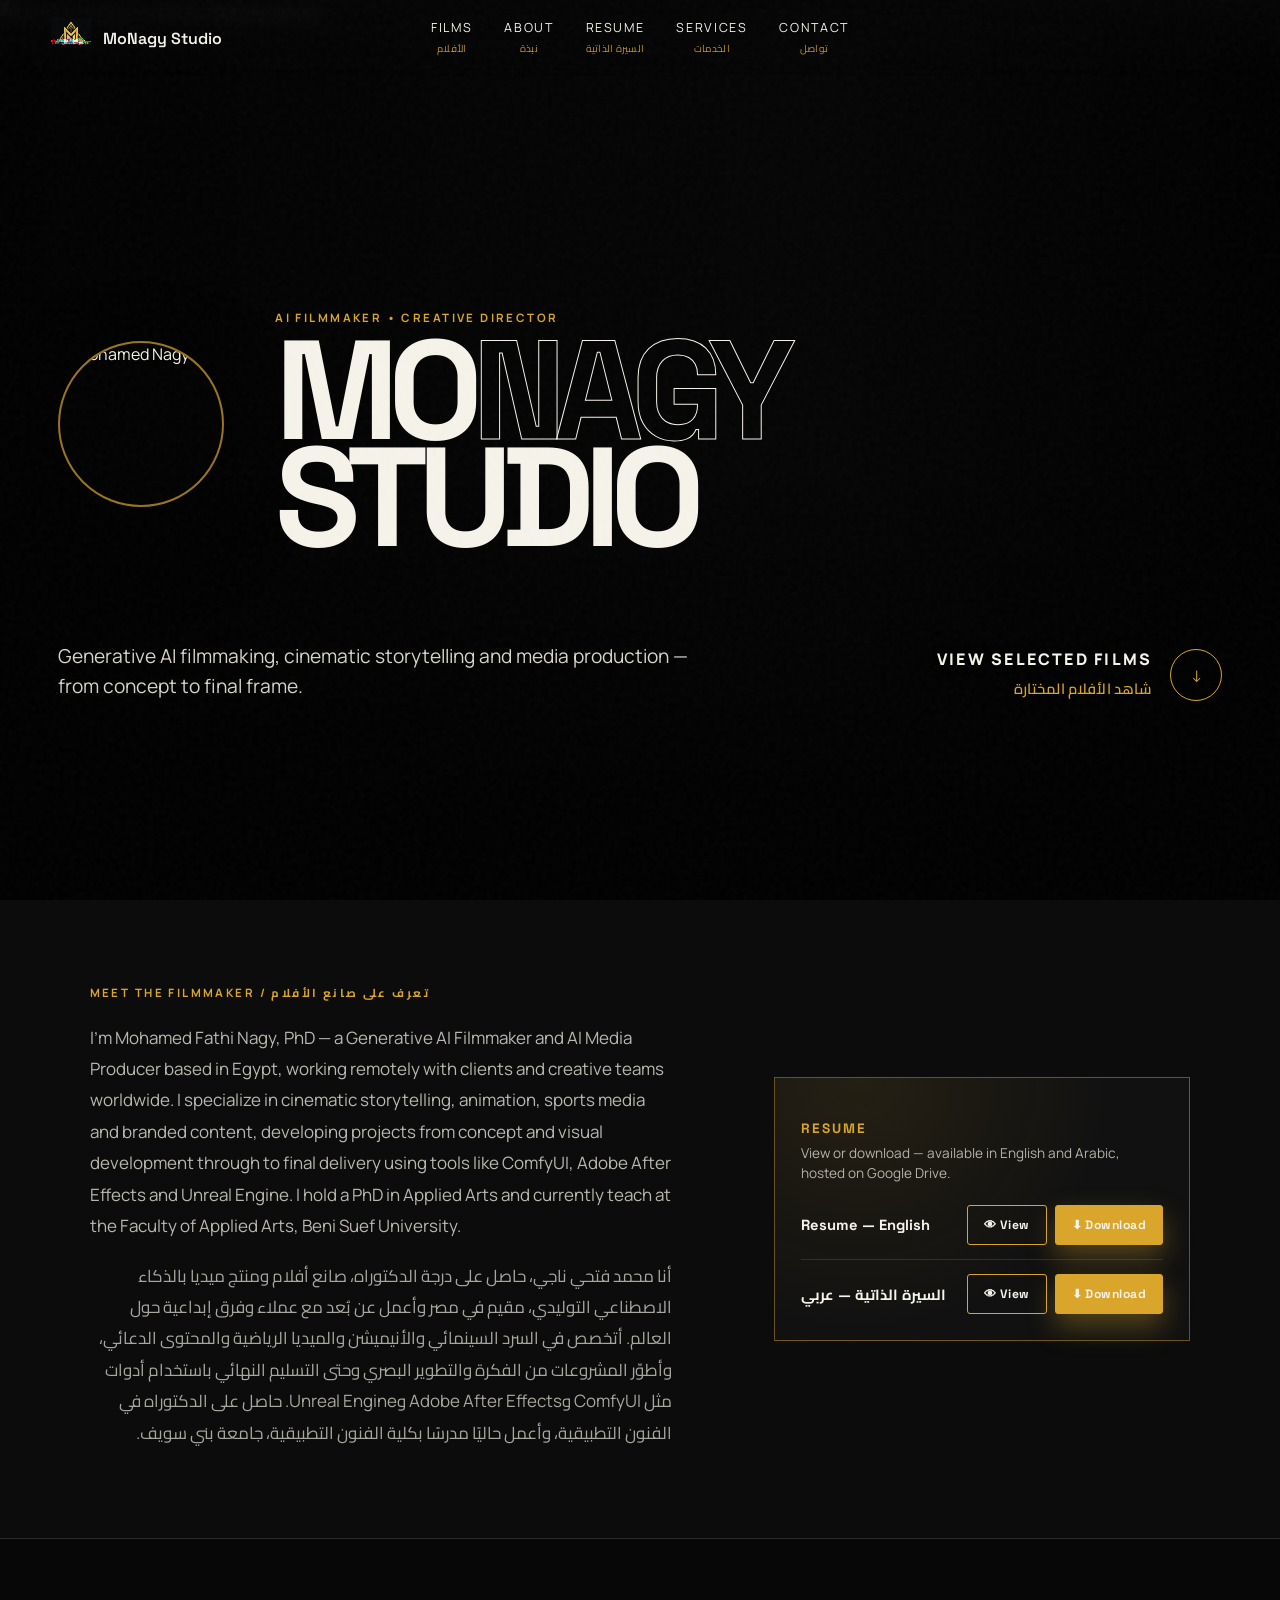
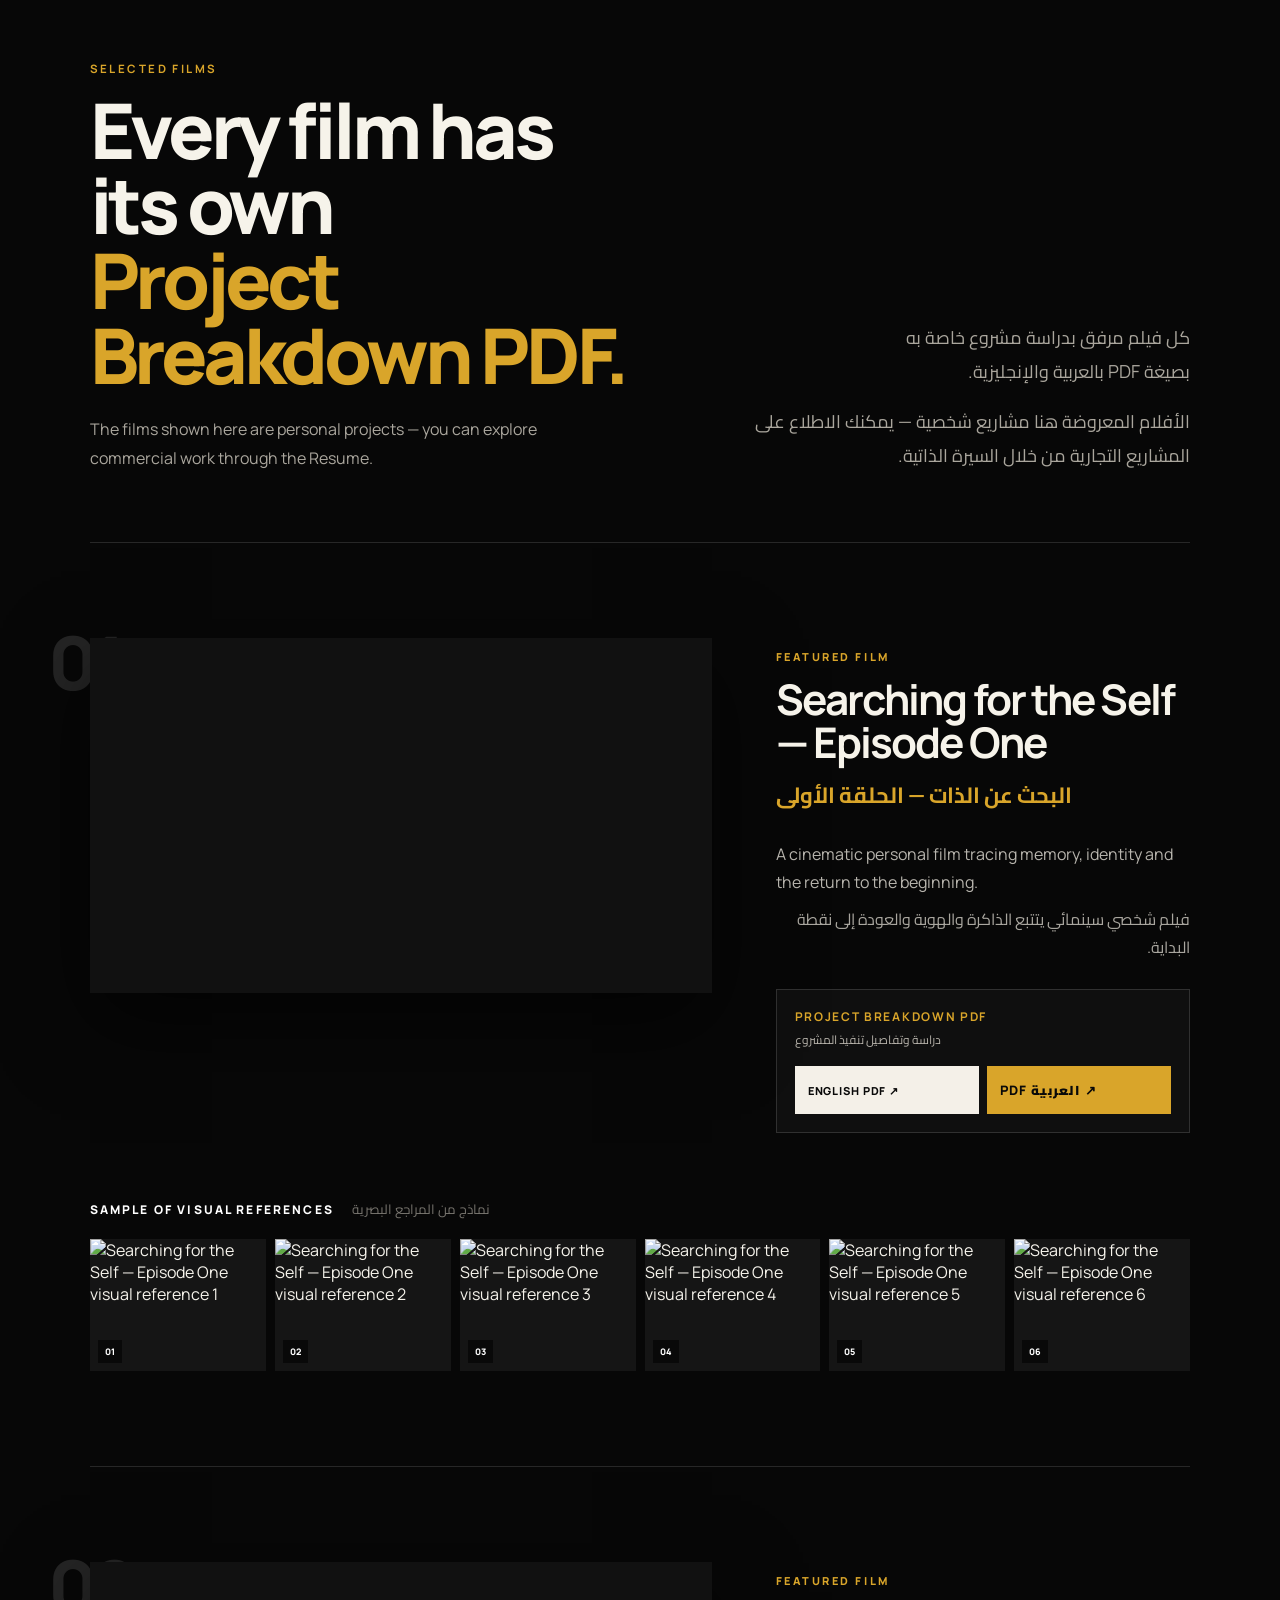
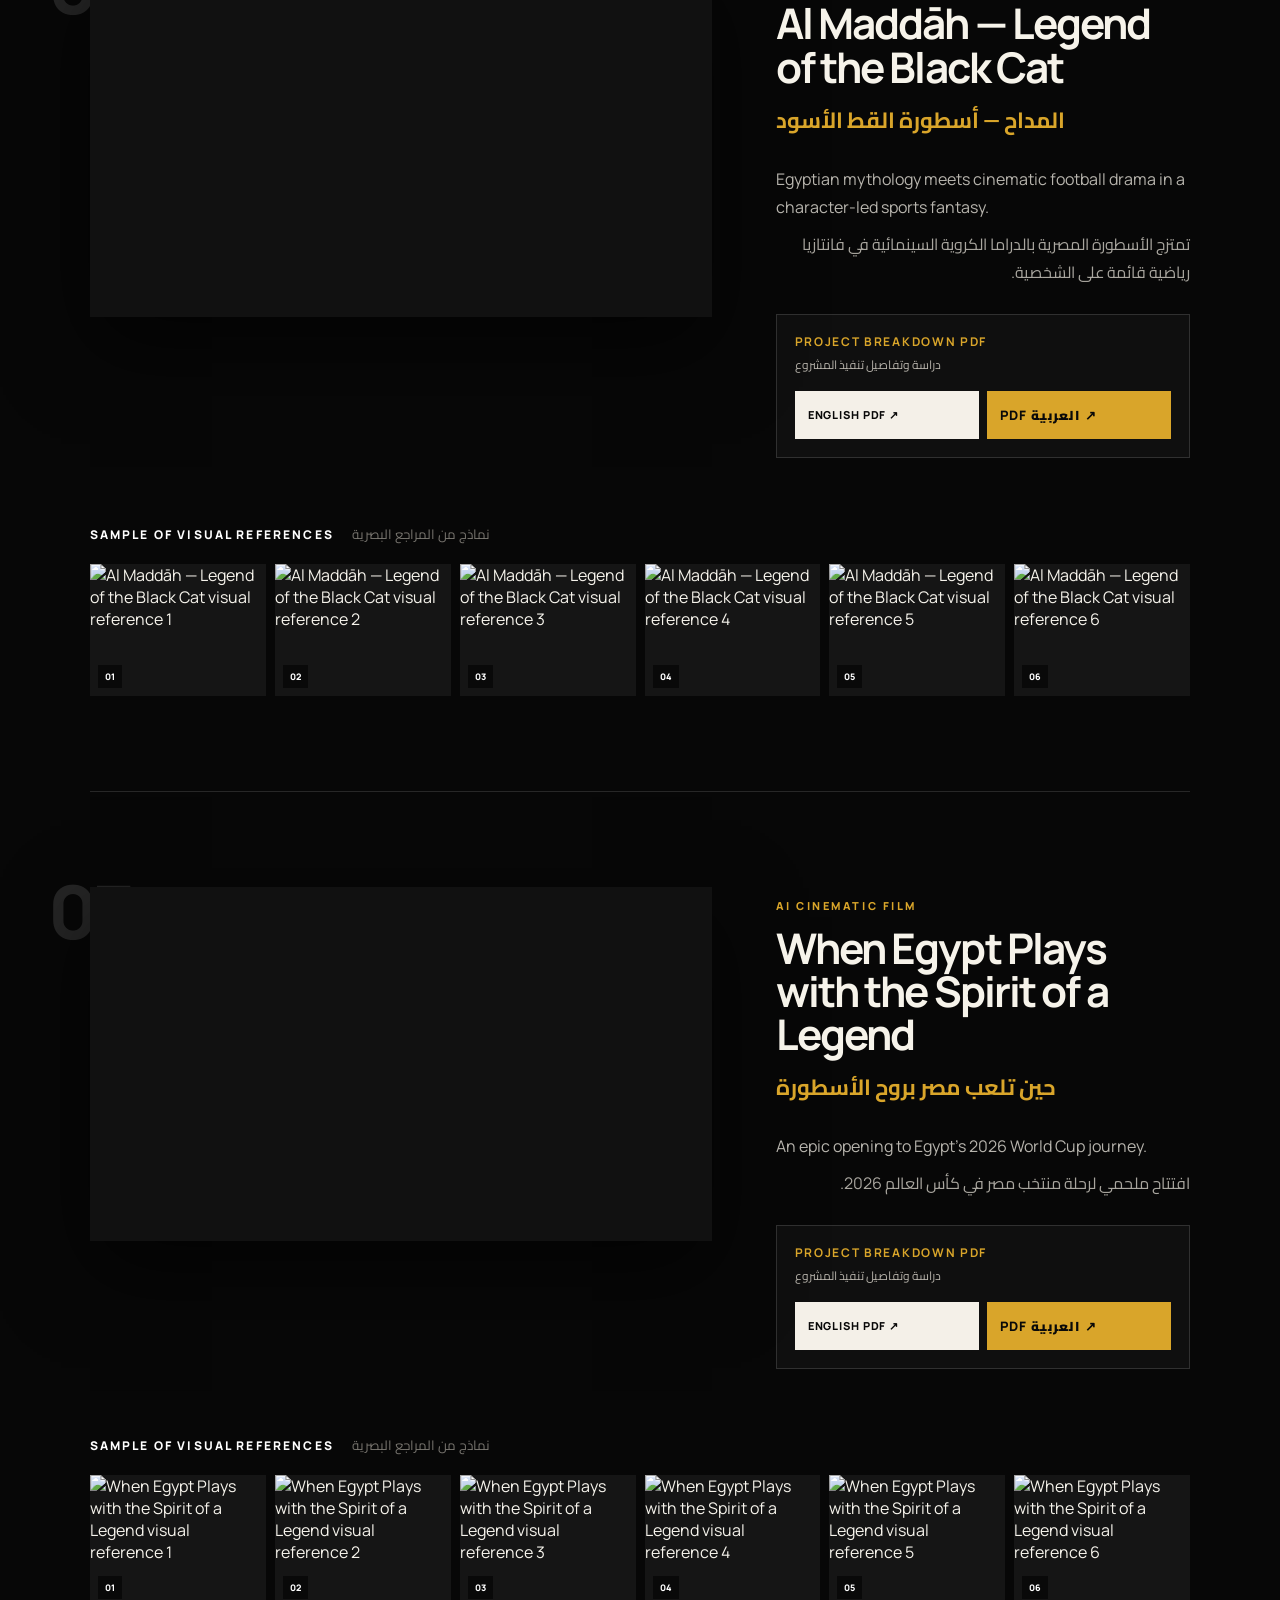
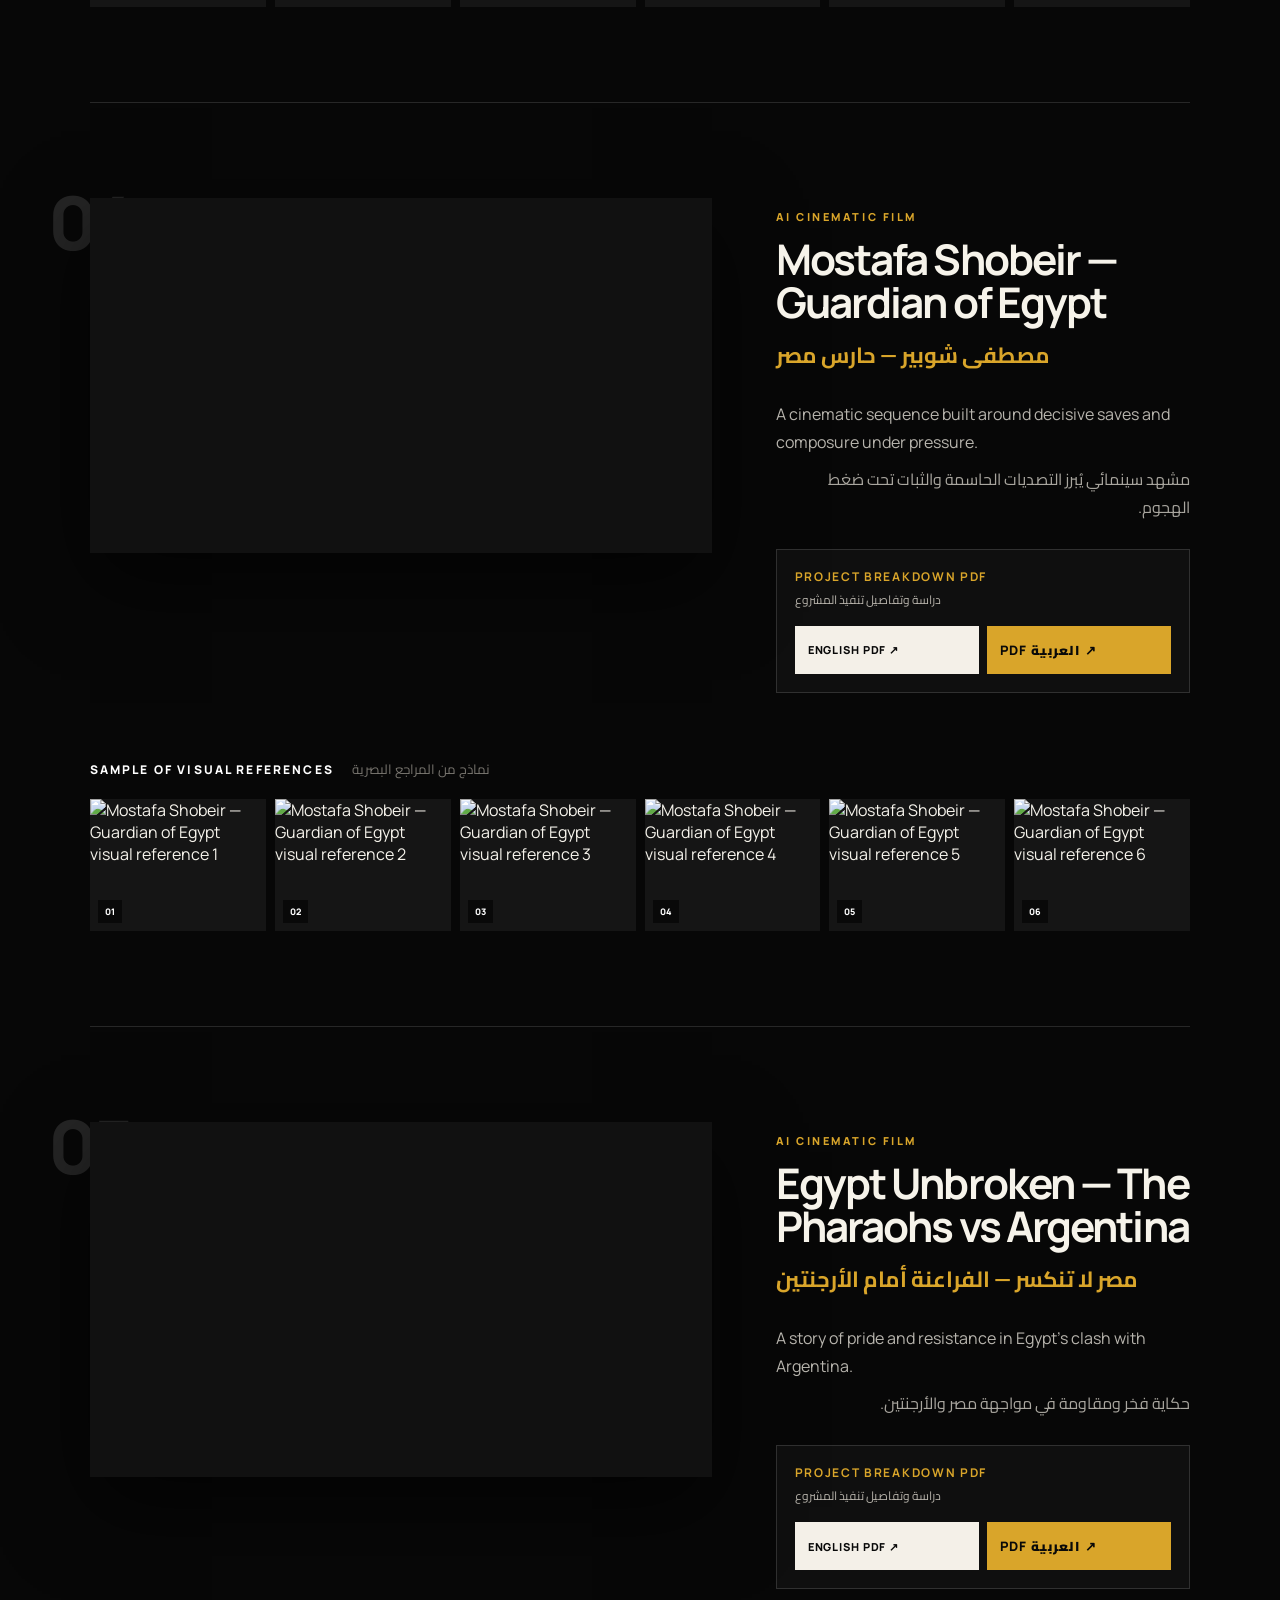
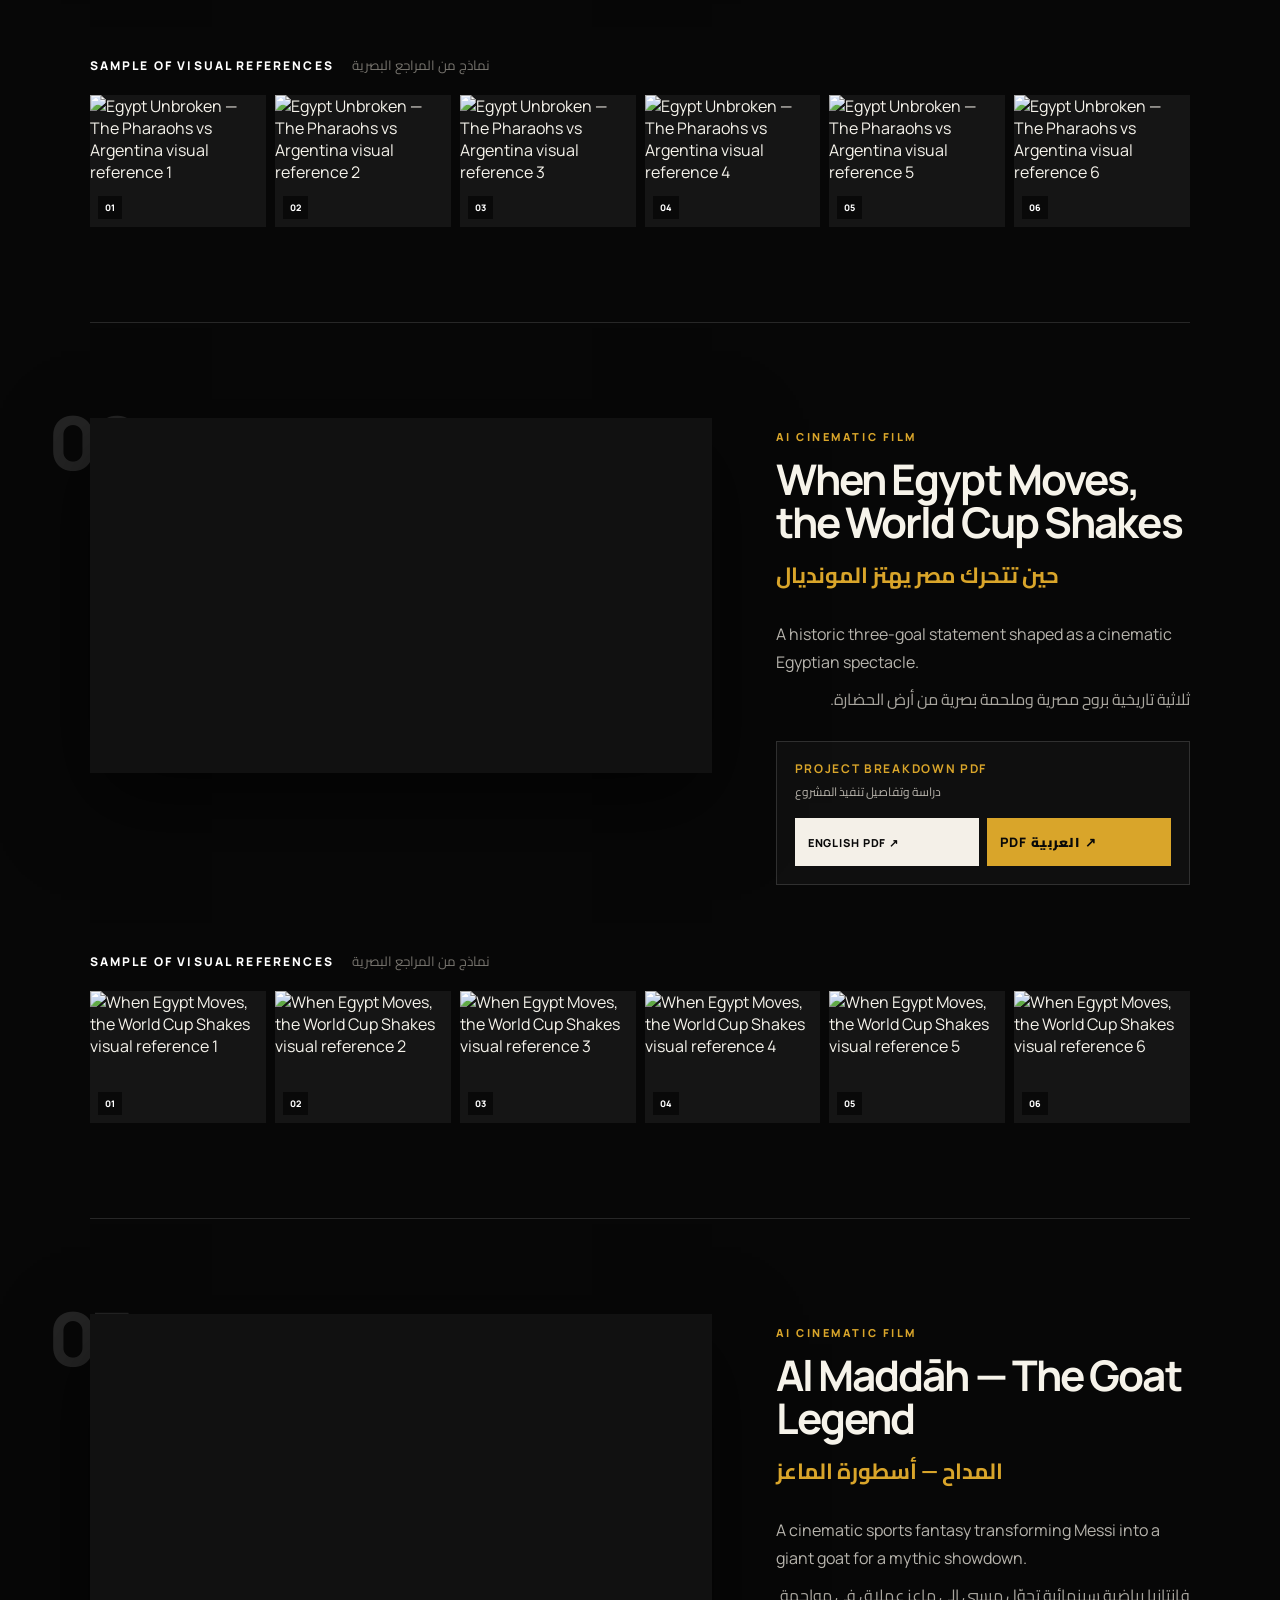
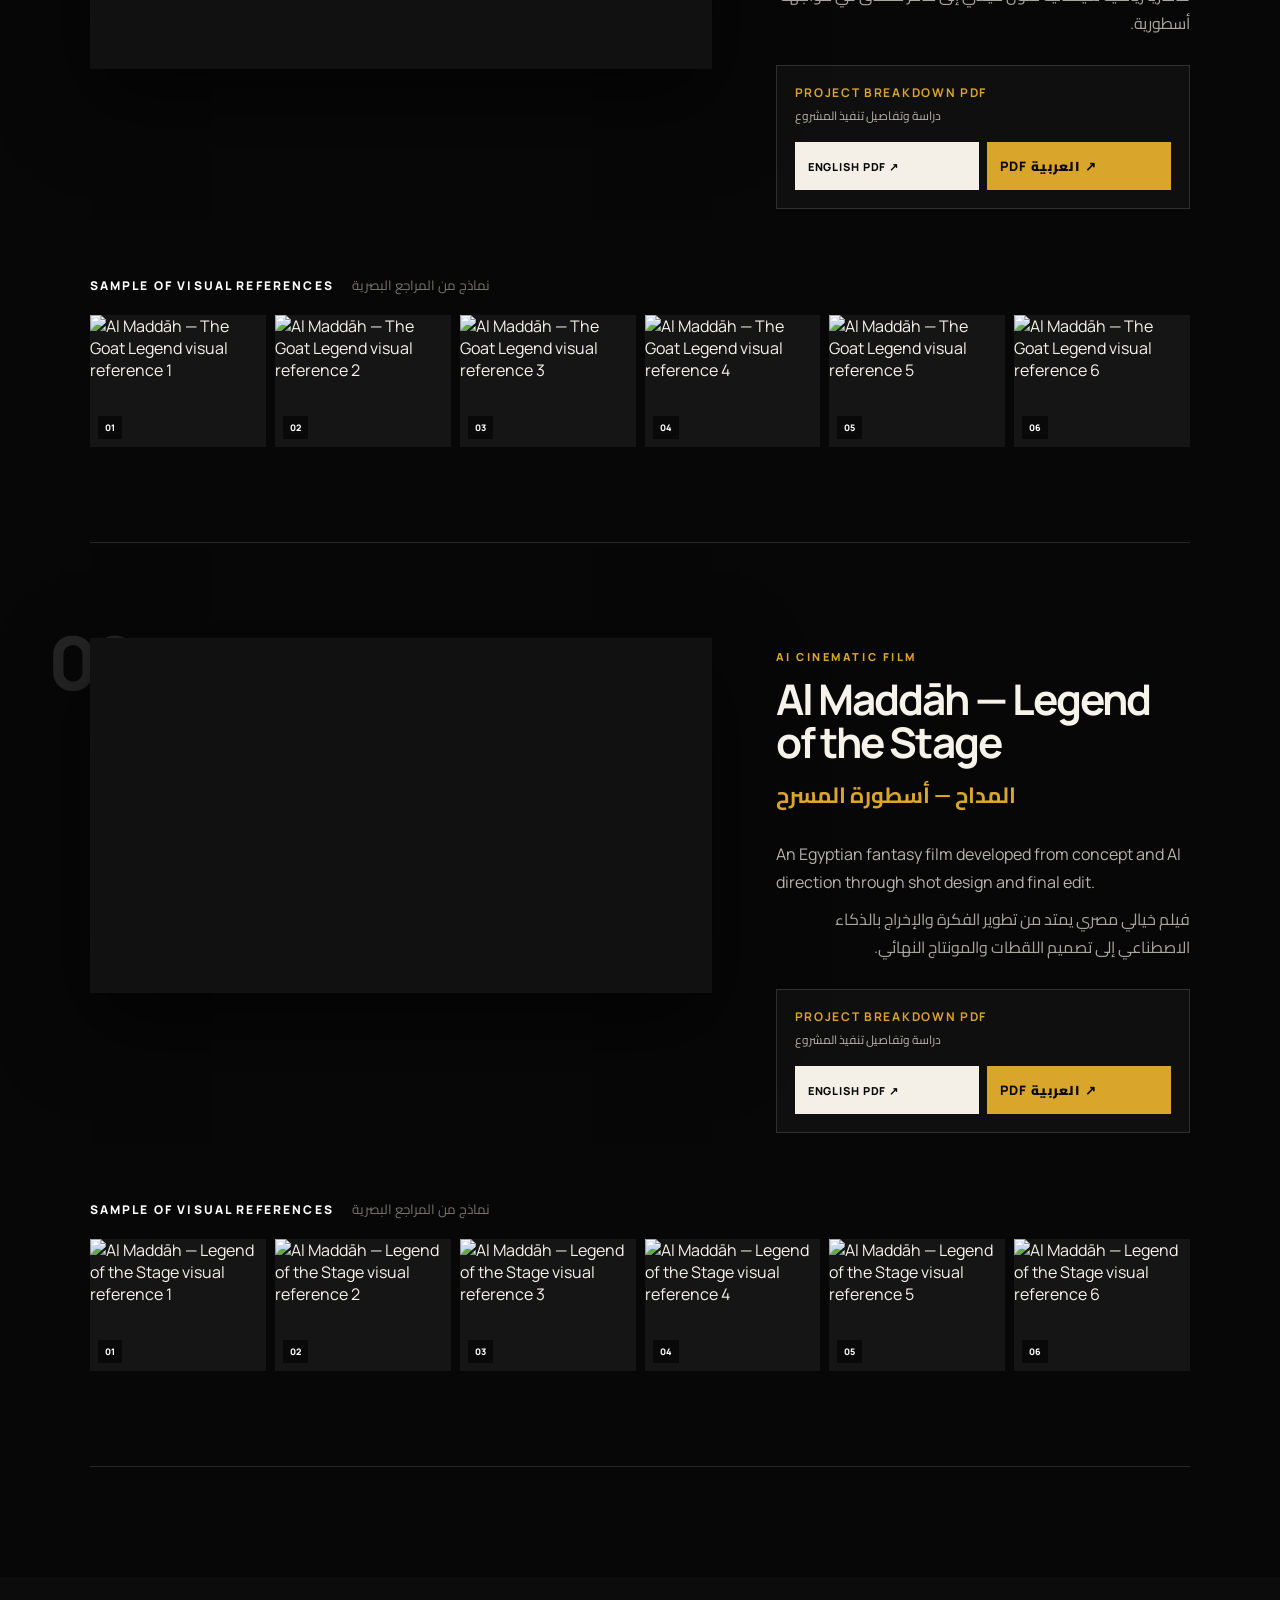
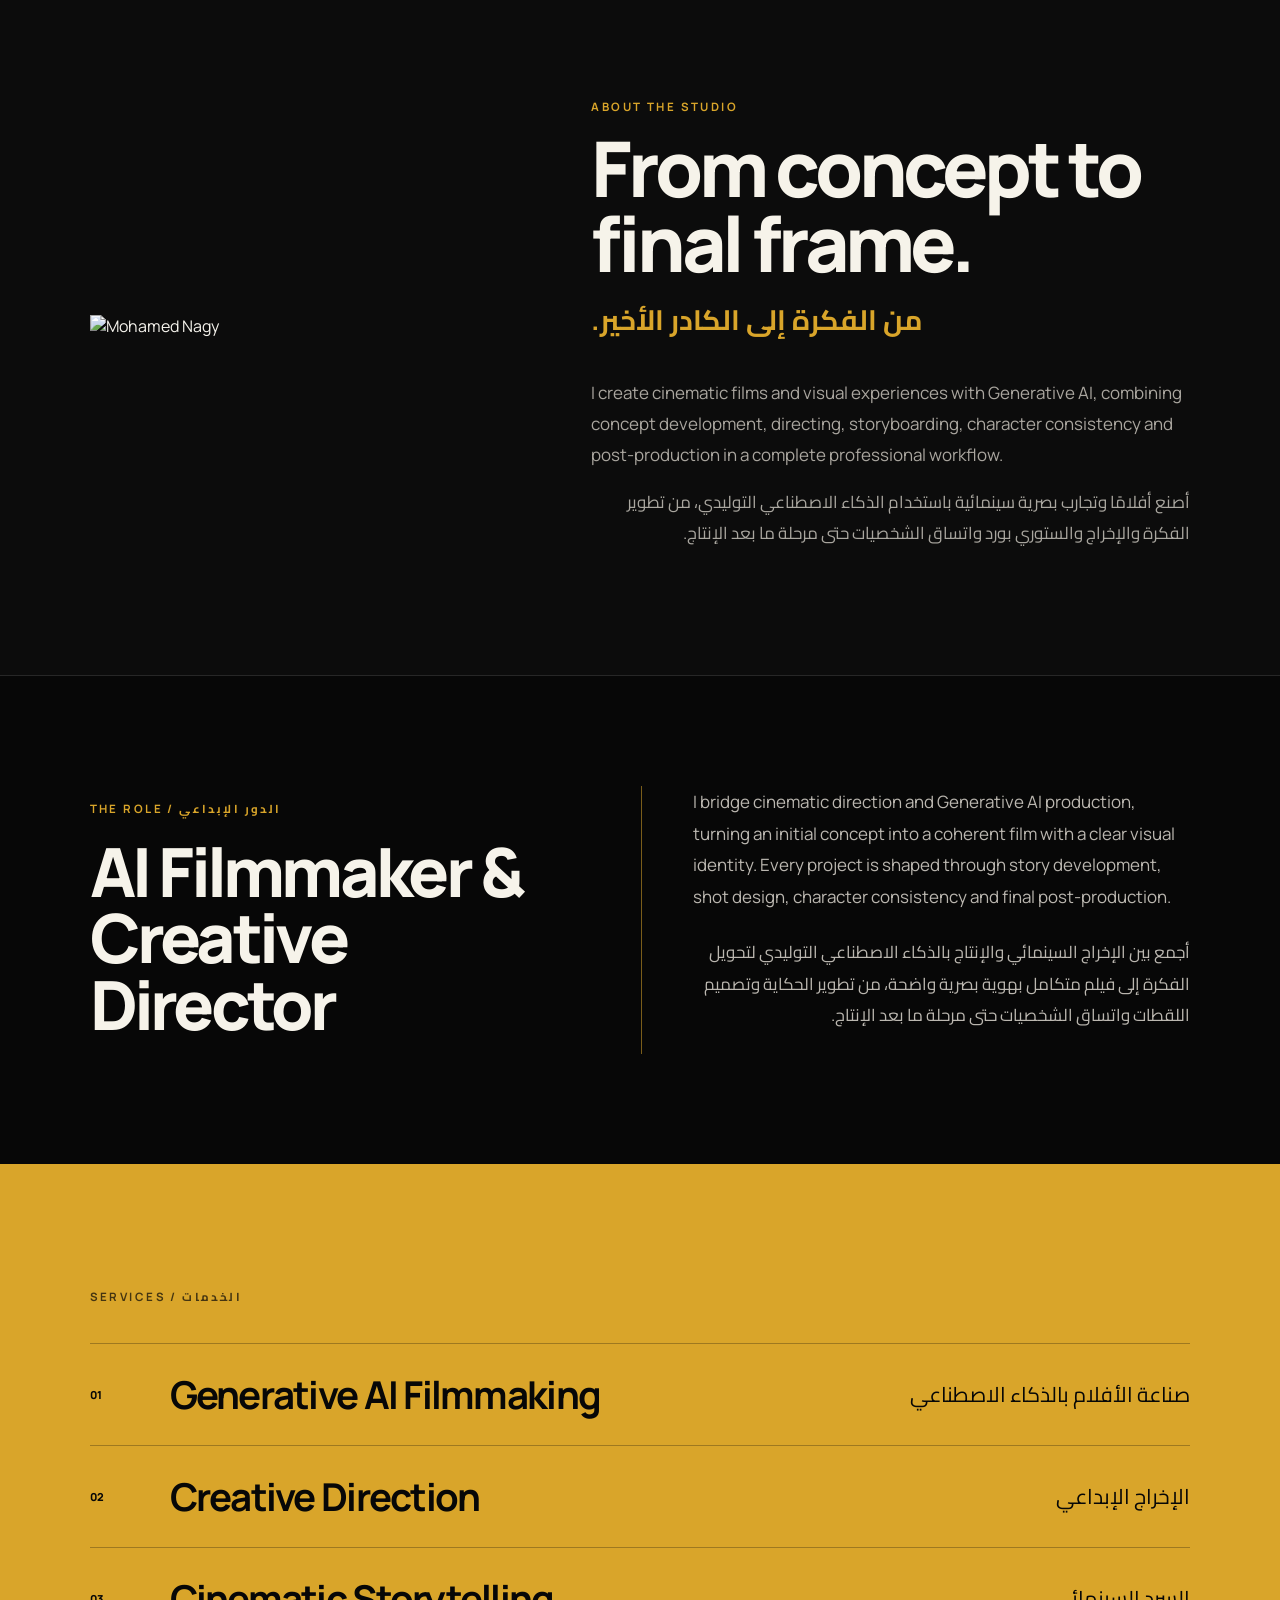
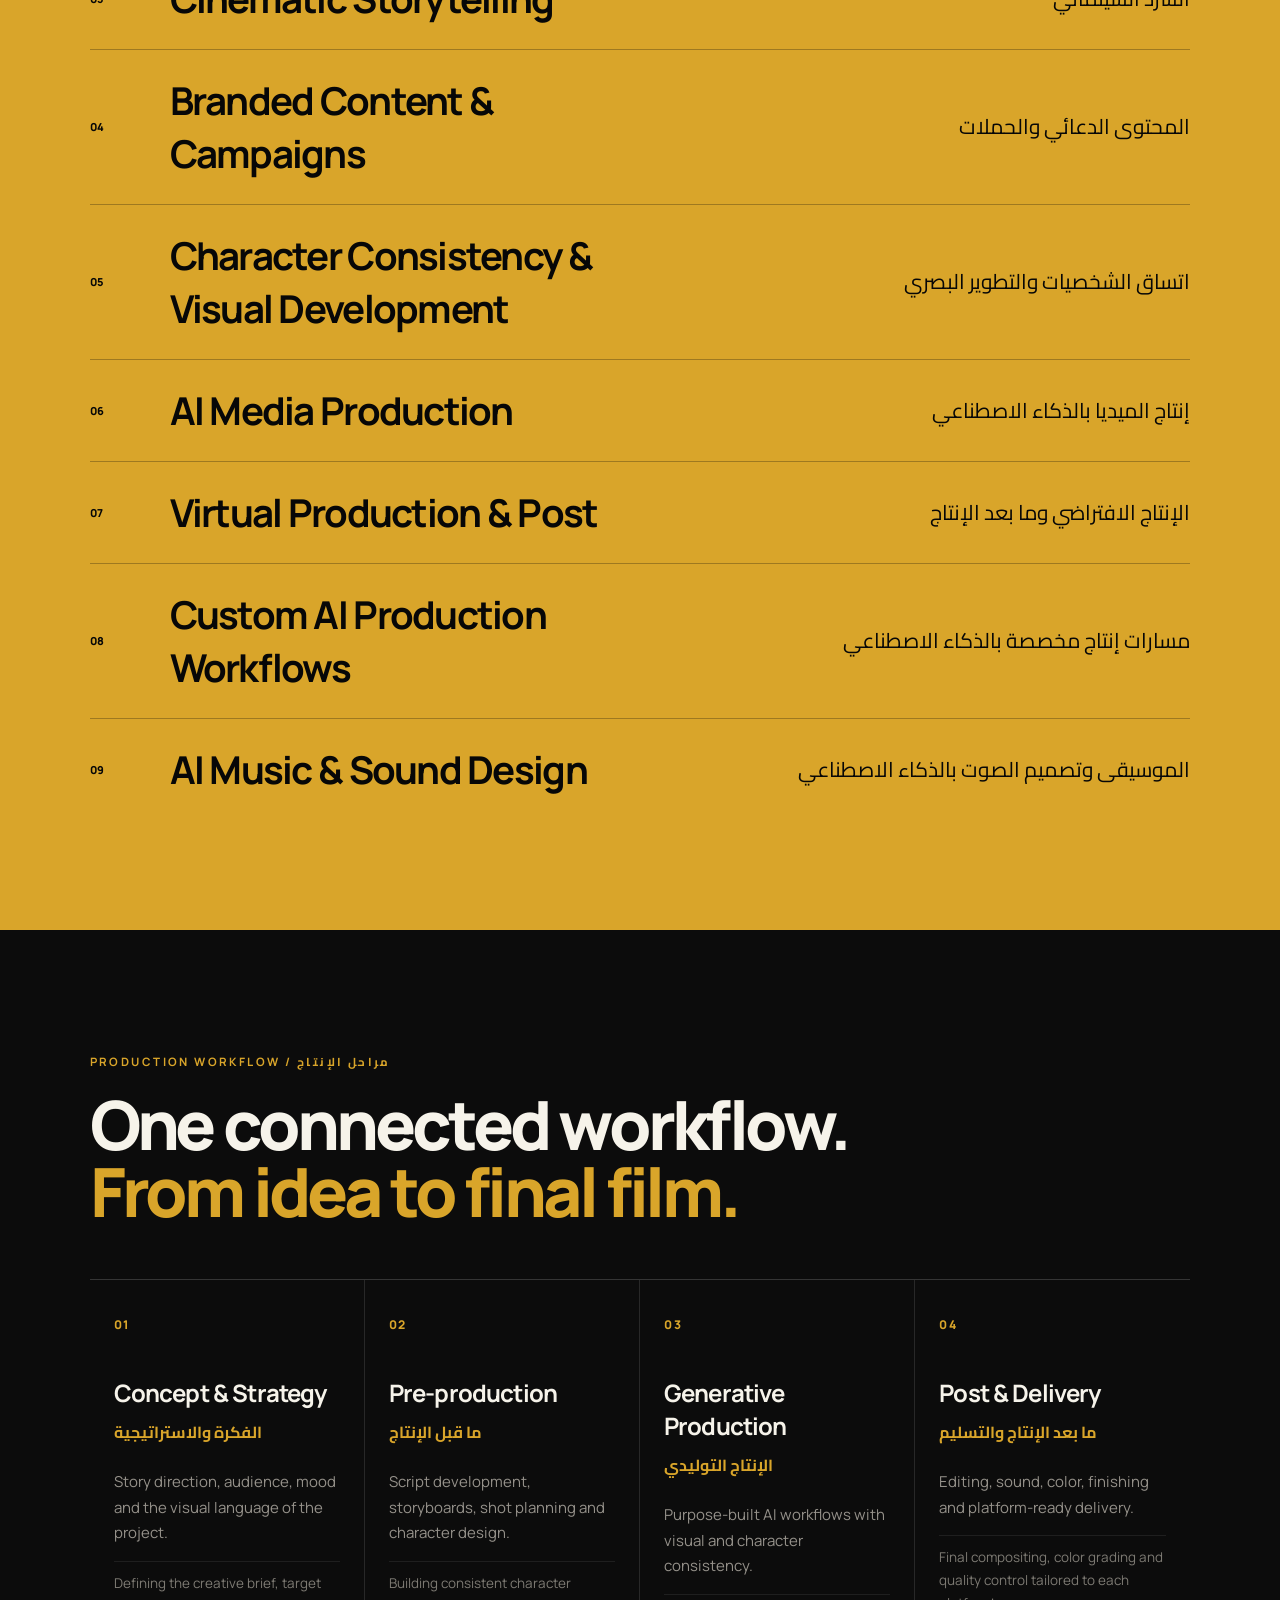
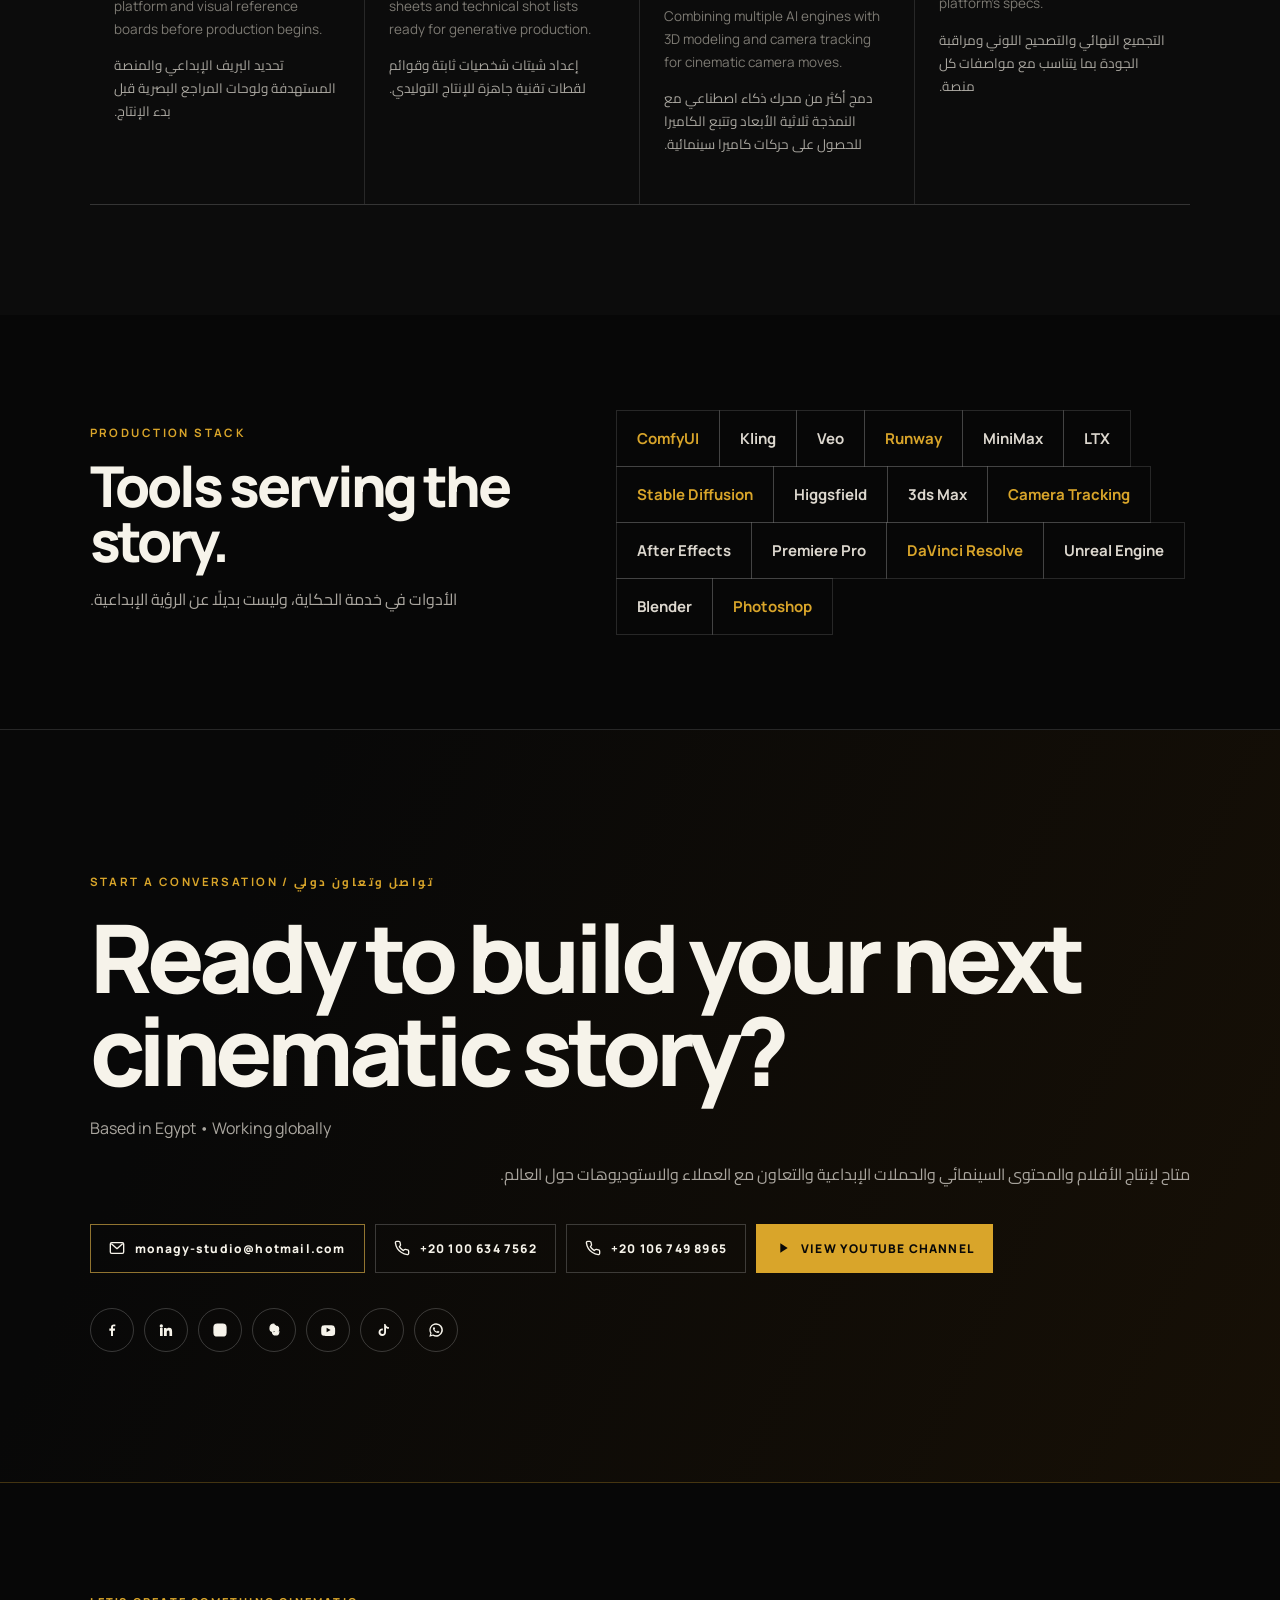
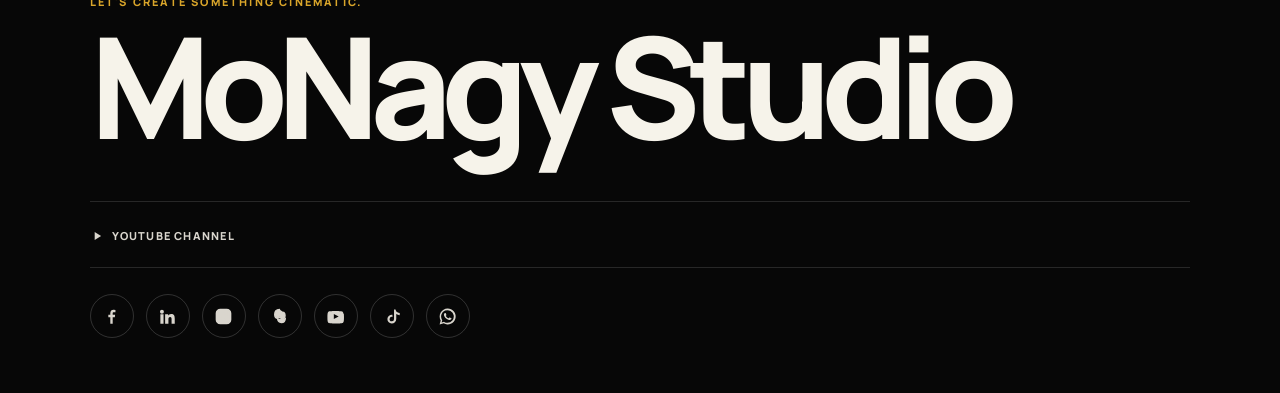
==== index.html @ 172d3399 "Restore exact updated index.html from uploaded site" ====
<!doctype html>
<html lang="en">
<head>
  <meta charset="utf-8">
  <meta name="viewport" content="width=device-width,initial-scale=1">
  <meta name="description" content="Cinematic Generative AI filmmaking portfolio by Mohamed Nagy.">
  <title>MoNagy Studio — AI Filmmaker & Creative Director</title>
  <link rel="stylesheet" href="styles.css">
</head>
<body>
  <main class="studio-site classic-site" id="site" dir="ltr" style="--studio-bg:#070707;--studio-accent:#d9a52a">
    <div class="grain" aria-hidden="true"></div>
    <header class="topbar">
      <a class="classic-brand" href="#home"><img class="brand-mark" src="assets/logo-mark.png" alt="MoNagy Studio logo"><span>MoNagy Studio</span></a>
      <nav aria-label="Primary navigation">
        <a href="#films"><span class="nav-label-en">Films</span><span class="nav-label-ar" dir="rtl">الأفلام</span></a>
        <a href="#about"><span class="nav-label-en">About</span><span class="nav-label-ar" dir="rtl">نبذة</span></a>
        <a href="#bio"><span class="nav-label-en">Resume</span><span class="nav-label-ar" dir="rtl">السيرة الذاتية</span></a>
        <a href="#services"><span class="nav-label-en">Services</span><span class="nav-label-ar" dir="rtl">الخدمات</span></a>
        <a href="#contact"><span class="nav-label-en">Contact</span><span class="nav-label-ar" dir="rtl">تواصل</span></a>
      </nav>
    </header>

    <section class="classic-hero" id="home">
      <img class="cover" src="assets/cover.png" alt="Mohamed Nagy cinematic identity banner">
      <div class="hero-shade"></div>
      <div class="classic-hero-content">
        <div class="identity">
          <img class="portrait" src="assets/profile.jpg" alt="Mohamed Nagy">
          <div><p class="classic-eyebrow" data-en="AI FILMMAKER • CREATIVE DIRECTOR" data-ar="صانع أفلام بالذكاء الاصطناعي • مخرج إبداعي">AI FILMMAKER • CREATIVE DIRECTOR</p><h1>MO<span>NAGY</span><br>STUDIO</h1></div>
        </div>
        <div class="hero-bottom">
          <p data-en="Generative AI filmmaking, cinematic storytelling and media production — from concept to final frame." data-ar="صناعة أفلام بالذكاء الاصطناعي وسرد سينمائي وإنتاج إعلامي متكامل — من الفكرة إلى الكادر الأخير.">Generative AI filmmaking, cinematic storytelling and media production — from concept to final frame.</p>
          <a class="showreel" href="#films"><span class="showreel-text"><span class="showreel-en">VIEW SELECTED FILMS</span><span class="showreel-ar" dir="rtl">شاهد الأفلام المختارة</span></span><i>↓</i></a>
        </div>
      </div>
    </section>

    <section id="bio" class="filmmaker-bio-section">
      <div class="bio-copy">
        <p class="classic-eyebrow">MEET THE FILMMAKER / تعرف على صانع الأفلام</p>
        <p>I'm Mohamed Fathi Nagy, PhD — a Generative AI Filmmaker and AI Media Producer based in Egypt, working remotely with clients and creative teams worldwide. I specialize in cinematic storytelling, animation, sports media and branded content, developing projects from concept and visual development through to final delivery using tools like ComfyUI, Adobe After Effects and Unreal Engine. I hold a PhD in Applied Arts and currently teach at the Faculty of Applied Arts, Beni Suef University.</p>
        <p class="modern-arabic" dir="rtl">أنا محمد فتحي ناجي، حاصل على درجة الدكتوراه، صانع أفلام ومنتج ميديا بالذكاء الاصطناعي التوليدي، مقيم في مصر وأعمل عن بُعد مع عملاء وفرق إبداعية حول العالم. أتخصص في السرد السينمائي والأنيميشن والميديا الرياضية والمحتوى الدعائي، وأطوّر المشروعات من الفكرة والتطوير البصري وحتى التسليم النهائي باستخدام أدوات مثل ComfyUI وAdobe After Effects وUnreal Engine. حاصل على الدكتوراه في الفنون التطبيقية، وأعمل حاليًا مدرسًا بكلية الفنون التطبيقية، جامعة بني سويف.</p>
      </div>
      <div class="resume-block">
        <p class="resume-label"><strong data-en="Resume" data-ar="السيرة الذاتية">Resume</strong><small data-en="View or download — available in English and Arabic, hosted on Google Drive." data-ar="عرض أو تحميل — متاحة بالعربية والإنجليزية عبر جوجل درايف.">View or download — available in English and Arabic, hosted on Google Drive.</small></p>
        <div class="resume-lang-group">
          <div class="resume-lang-row">
            <span class="resume-lang-name">Resume — English</span>
            <div class="resume-lang-actions">
              <a class="resume-icon-btn" href="https://drive.google.com/file/d/1LMkW-2MhcKxmZPB-19u0bz6Ce1x5-TsX/view?usp=drive_link" target="_blank" rel="noreferrer" aria-label="View Resume in English" data-en="👁 View" data-ar="👁 عرض">👁 View</a>
              <a class="resume-icon-btn resume-icon-btn-solid" href="https://drive.google.com/uc?export=download&id=1LMkW-2MhcKxmZPB-19u0bz6Ce1x5-TsX" target="_blank" rel="noreferrer" aria-label="Download Resume in English" data-en="⬇ Download" data-ar="⬇ تحميل">⬇ Download</a>
            </div>
          </div>
          <div class="resume-lang-row">
            <span class="resume-lang-name" dir="rtl">السيرة الذاتية — عربي</span>
            <div class="resume-lang-actions">
              <a class="resume-icon-btn" href="https://drive.google.com/file/d/1tZCGmljEbW91CYAi-vV6diOScY8Ony5g/view?usp=drive_link" target="_blank" rel="noreferrer" aria-label="عرض السيرة الذاتية بالعربية" data-en="👁 View" data-ar="👁 عرض">👁 View</a>
              <a class="resume-icon-btn resume-icon-btn-solid" href="https://drive.google.com/uc?export=download&id=1tZCGmljEbW91CYAi-vV6diOScY8Ony5g" target="_blank" rel="noreferrer" aria-label="تحميل السيرة الذاتية بالعربية" data-en="⬇ Download" data-ar="⬇ تحميل">⬇ Download</a>
            </div>
          </div>
        </div>
      </div>
    </section>

    <section id="films" class="modern-work-section">
      <div class="modern-section-heading">
        <div>
          <p class="classic-eyebrow">SELECTED FILMS</p>
          <h2>Every film has its own<br><em>Project Breakdown PDF.</em></h2>
          <p class="modern-section-note">The films shown here are personal projects — you can explore commercial work through the Resume.</p>
        </div>
        <div class="modern-section-heading-note">
          <p dir="rtl">كل فيلم مرفق بدراسة مشروع خاصة به<br>بصيغة PDF بالعربية والإنجليزية.</p>
          <p dir="rtl">الأفلام المعروضة هنا مشاريع شخصية — يمكنك الاطلاع على المشاريع التجارية من خلال السيرة الذاتية.</p>
        </div>
      </div>
      <div class="modern-projects-list" id="projects"></div>
    </section>

    <section id="about" class="modern-about-section">
      <img src="assets/profile.jpg" alt="Mohamed Nagy">
      <div><p class="classic-eyebrow">ABOUT THE STUDIO</p><h2>From concept to final frame.</h2><h3 dir="rtl">من الفكرة إلى الكادر الأخير.</h3><p>I create cinematic films and visual experiences with Generative AI, combining concept development, directing, storyboarding, character consistency and post-production in a complete professional workflow.</p><p class="modern-arabic" dir="rtl">أصنع أفلامًا وتجارب بصرية سينمائية باستخدام الذكاء الاصطناعي التوليدي، من تطوير الفكرة والإخراج والستوري بورد واتساق الشخصيات حتى مرحلة ما بعد الإنتاج.</p></div>
    </section>

    <section class="producer-role-section">
      <div><p class="classic-eyebrow">THE ROLE / الدور الإبداعي</p><h2>AI Filmmaker &<br>Creative Director</h2></div>
      <div class="producer-role-copy"><p>I bridge cinematic direction and Generative AI production, turning an initial concept into a coherent film with a clear visual identity. Every project is shaped through story development, shot design, character consistency and final post-production.</p><p dir="rtl">أجمع بين الإخراج السينمائي والإنتاج بالذكاء الاصطناعي التوليدي لتحويل الفكرة إلى فيلم متكامل بهوية بصرية واضحة، من تطوير الحكاية وتصميم اللقطات واتساق الشخصيات حتى مرحلة ما بعد الإنتاج.</p></div>
    </section>

    <section id="services" class="modern-services-section">
      <p class="classic-eyebrow">SERVICES / الخدمات</p>
      <div class="modern-services-list" id="servicesList"></div>
    </section>

    <section class="workflow-section">
      <div class="workflow-heading"><div><p class="classic-eyebrow">PRODUCTION WORKFLOW / مراحل الإنتاج</p><h2>One connected workflow.<br><em>From idea to final film.</em></h2></div></div>
      <div class="workflow-grid">
        <article><span>01</span><h3>Concept & Strategy</h3><h4 dir="rtl">الفكرة والاستراتيجية</h4><p>Story direction, audience, mood and the visual language of the project.</p><p class="workflow-detail">Defining the creative brief, target platform and visual reference boards before production begins.</p><p class="workflow-detail modern-arabic" dir="rtl">تحديد البريف الإبداعي والمنصة المستهدفة ولوحات المراجع البصرية قبل بدء الإنتاج.</p></article>
        <article><span>02</span><h3>Pre-production</h3><h4 dir="rtl">ما قبل الإنتاج</h4><p>Script development, storyboards, shot planning and character design.</p><p class="workflow-detail">Building consistent character sheets and technical shot lists ready for generative production.</p><p class="workflow-detail modern-arabic" dir="rtl">إعداد شيتات شخصيات ثابتة وقوائم لقطات تقنية جاهزة للإنتاج التوليدي.</p></article>
        <article><span>03</span><h3>Generative Production</h3><h4 dir="rtl">الإنتاج التوليدي</h4><p>Purpose-built AI workflows with visual and character consistency.</p><p class="workflow-detail">Combining multiple AI engines with 3D modeling and camera tracking for cinematic camera moves.</p><p class="workflow-detail modern-arabic" dir="rtl">دمج أكثر من محرك ذكاء اصطناعي مع النمذجة ثلاثية الأبعاد وتتبع الكاميرا للحصول على حركات كاميرا سينمائية.</p></article>
        <article><span>04</span><h3>Post & Delivery</h3><h4 dir="rtl">ما بعد الإنتاج والتسليم</h4><p>Editing, sound, color, finishing and platform-ready delivery.</p><p class="workflow-detail">Final compositing, color grading and quality control tailored to each platform's specs.</p><p class="workflow-detail modern-arabic" dir="rtl">التجميع النهائي والتصحيح اللوني ومراقبة الجودة بما يتناسب مع مواصفات كل منصة.</p></article>
      </div>
    </section>

    <section class="production-stack-section">
      <div><p class="classic-eyebrow">PRODUCTION STACK</p><h2>Tools serving the story.</h2><p dir="rtl">الأدوات في خدمة الحكاية، وليست بديلًا عن الرؤية الإبداعية.</p></div>
      <div class="stack-list"><span>ComfyUI</span><span>Kling</span><span>Veo</span><span>Runway</span><span>MiniMax</span><span>LTX</span><span>Stable Diffusion</span><span>Higgsfield</span><span>3ds Max</span><span>Camera Tracking</span><span>After Effects</span><span>Premiere Pro</span><span>DaVinci Resolve</span><span>Unreal Engine</span><span>Blender</span><span>Photoshop</span></div>
    </section>

    <section id="contact" class="contact-cta-section">
      <p class="classic-eyebrow">START A CONVERSATION / تواصل وتعاون دولي</p><h2>Ready to build your<br><em>next cinematic story?</em></h2><p>Based in Egypt • Working globally</p><p dir="rtl">متاح لإنتاج الأفلام والمحتوى السينمائي والحملات الإبداعية والتعاون مع العملاء والاستوديوهات حول العالم.</p>
      <div>
        <a class="contact-secondary contact-email" href="mailto:monagy-studio@hotmail.com"><svg viewBox="0 0 24 24" fill="none" stroke="currentColor" stroke-width="2" stroke-linecap="round" stroke-linejoin="round" aria-hidden="true"><rect x="2" y="4" width="20" height="16" rx="2"/><path d="m4 6 8 7 8-7"/></svg>monagy-studio@hotmail.com</a>
        <a class="contact-secondary contact-phone" href="tel:+201006347562"><svg viewBox="0 0 24 24" fill="none" stroke="currentColor" stroke-width="2" stroke-linecap="round" stroke-linejoin="round" aria-hidden="true"><path d="M22 16.9v3a2 2 0 0 1-2.2 2 19.8 19.8 0 0 1-8.6-3.1 19.5 19.5 0 0 1-6-6A19.8 19.8 0 0 1 2.1 4.2 2 2 0 0 1 4.1 2h3a2 2 0 0 1 2 1.7c.1 1 .3 2 .6 2.9a2 2 0 0 1-.5 2.1L8 9.9a16 16 0 0 0 6 6l1.2-1.2a2 2 0 0 1 2.1-.5c.9.3 1.9.5 2.9.6a2 2 0 0 1 1.8 2.1z"/></svg>+20 100 634 7562</a>
        <a class="contact-secondary contact-phone" href="tel:+201067498965"><svg viewBox="0 0 24 24" fill="none" stroke="currentColor" stroke-width="2" stroke-linecap="round" stroke-linejoin="round" aria-hidden="true"><path d="M22 16.9v3a2 2 0 0 1-2.2 2 19.8 19.8 0 0 1-8.6-3.1 19.5 19.5 0 0 1-6-6A19.8 19.8 0 0 1 2.1 4.2 2 2 0 0 1 4.1 2h3a2 2 0 0 1 2 1.7c.1 1 .3 2 .6 2.9a2 2 0 0 1-.5 2.1L8 9.9a16 16 0 0 0 6 6l1.2-1.2a2 2 0 0 1 2.1-.5c.9.3 1.9.5 2.9.6a2 2 0 0 1 1.8 2.1z"/></svg>+20 106 749 8965</a>
        <a class="contact-secondary contact-youtube" href="https://www.youtube.com/@MoNagyAi" target="_blank" rel="noreferrer"><svg viewBox="0 0 24 24" fill="currentColor" aria-hidden="true"><path d="M8 5v14l11-7z"/></svg>VIEW YOUTUBE CHANNEL</a>
      </div>
      <div class="social-icons">
        <a class="social-icon-btn" href="https://www.facebook.com/mo.nagyai" target="_blank" rel="noreferrer" aria-label="Facebook"><svg viewBox="0 0 24 24" aria-hidden="true"><path d="M13.5 21v-8h2.7l.4-3.1h-3.1V8c0-.9.2-1.5 1.6-1.5H17V3.7A20 20 0 0 0 14.6 3.6c-2.4 0-4.1 1.5-4.1 4.2v2.1H8v3.1h2.5V21h3z"/></svg></a>
        <a class="social-icon-btn" href="https://www.linkedin.com/in/mo-nagy-ai/" target="_blank" rel="noreferrer" aria-label="LinkedIn"><svg viewBox="0 0 24 24" aria-hidden="true"><path d="M4.98 3.5a2.5 2.5 0 1 1 0 5 2.5 2.5 0 0 1 0-5zM3 9h4v12H3zM9 9h3.8v1.7h.1c.53-.9 1.83-1.9 3.63-1.9 3.9 0 4.62 2.5 4.62 5.9V21h-4v-5.4c0-1.3-.02-3-1.85-3-1.85 0-2.13 1.4-2.13 2.9V21H9z"/></svg></a>
        <a class="social-icon-btn" href="https://www.instagram.com/mo.nagy.ai" target="_blank" rel="noreferrer" aria-label="Instagram"><svg viewBox="0 0 24 24" fill="none" stroke="currentColor" stroke-width="1.8" aria-hidden="true"><rect x="3" y="3" width="18" height="18" rx="5"/><circle cx="12" cy="12" r="4"/><circle cx="17.2" cy="6.8" r="1"/></svg></a>
        <a class="social-icon-btn" href="https://www.threads.com/@mo.nagy.ai" target="_blank" rel="noreferrer" aria-label="Threads"><svg viewBox="0 0 24 24" fill="none" stroke="currentColor" stroke-width="1.8" stroke-linecap="round" aria-hidden="true"><path d="M12 3c-4 0-6 2.6-6 6.5 0 3 1.6 4.7 3.6 4.7 1.6 0 2.6-1 2.9-2.4.3 1.7 1.5 2.7 3 2.7 2 0 3.5-1.6 3.5-4.2 0-1.6-.6-2.8-1.7-3.6"/><path d="M9.7 15.2c.3 2.7 2 4.3 4.6 4.3 3 0 5-2 5-5.4"/></svg></a>
        <a class="social-icon-btn" href="https://www.youtube.com/@MoNagyAi" target="_blank" rel="noreferrer" aria-label="YouTube"><svg viewBox="0 0 24 24" aria-hidden="true"><path d="M22 8.5s-.2-1.5-.8-2.2c-.8-.8-1.7-.8-2.1-.9C16.6 5 12 5 12 5s-4.6 0-7.1.4c-.4 0-1.3.1-2.1.9C2.2 7 2 8.5 2 8.5S1.8 10.2 1.8 12v1.9c0 1.8.2 3.5.2 3.5s.2 1.5.8 2.2c.8.9 1.9.8 2.4.9 1.7.2 7.3.4 7.3.4s4.6 0 7.1-.4c.4 0 1.3-.1 2.1-.9.6-.7.8-2.2.8-2.2s.2-1.7.2-3.5V12c0-1.8-.2-3.5-.2-3.5zM9.9 15.3V8.7l6.1 3.3-6.1 3.3z"/></svg></a>
        <a class="social-icon-btn" href="https://www.tiktok.com/@monagyai" target="_blank" rel="noreferrer" aria-label="TikTok"><svg viewBox="0 0 24 24" aria-hidden="true"><path d="M14.5 3h2.6c.2 1.5 1 2.8 2.3 3.6.9.6 1.9.9 3 1v2.7c-1.6 0-3.1-.5-4.4-1.4v6.4a5.6 5.6 0 1 1-4.8-5.5v2.8a2.8 2.8 0 1 0 2 2.7V3z"/></svg></a>
        <a class="social-icon-btn" href="https://wa.me/message/MI6QH6JGHCE5L1" target="_blank" rel="noreferrer" aria-label="WhatsApp"><svg viewBox="0 0 24 24" aria-hidden="true"><path d="M12 2a10 10 0 0 0-8.6 15L2 22l5.2-1.4A10 10 0 1 0 12 2zm0 18a8 8 0 0 1-4.1-1.1l-.3-.2-3 .8.8-2.9-.2-.3A8 8 0 1 1 12 20zm4.4-5.9c-.2-.1-1.4-.7-1.6-.8-.2-.1-.4-.1-.5.1s-.6.8-.7.9c-.1.1-.3.1-.5 0-.2-.1-1-.4-1.9-1.2-.7-.6-1.2-1.4-1.3-1.6-.1-.2 0-.4.1-.5l.4-.4c.1-.1.1-.2.2-.4 0-.1 0-.3 0-.4 0-.1-.5-1.3-.7-1.7-.2-.4-.4-.4-.5-.4h-.5c-.2 0-.4.1-.6.3-.2.2-.8.8-.8 1.9s.8 2.2.9 2.4c.1.2 1.6 2.5 4 3.5.6.2 1 .4 1.3.5.6.2 1.1.1 1.5.1.5-.1 1.4-.6 1.6-1.1.2-.5.2-.9.1-1.1-.1-.1-.2-.2-.4-.3z"/></svg></a>
      </div>
    </section>

    <footer class="modern-footer">
      <p>LET'S CREATE SOMETHING CINEMATIC.</p><h2>MoNagy Studio</h2>
      <div><a href="https://www.youtube.com/@MoNagyAi" target="_blank" rel="noreferrer"><svg viewBox="0 0 24 24" fill="currentColor" width="14" height="14" aria-hidden="true"><path d="M8 5v14l11-7z"/></svg>YOUTUBE CHANNEL</a></div>
      <div class="footer-socials">
        <a class="social-icon-btn" href="https://www.facebook.com/mo.nagyai" target="_blank" rel="noreferrer" aria-label="Facebook"><svg viewBox="0 0 24 24" aria-hidden="true"><path d="M13.5 21v-8h2.7l.4-3.1h-3.1V8c0-.9.2-1.5 1.6-1.5H17V3.7A20 20 0 0 0 14.6 3.6c-2.4 0-4.1 1.5-4.1 4.2v2.1H8v3.1h2.5V21h3z"/></svg></a>
        <a class="social-icon-btn" href="https://www.linkedin.com/in/mo-nagy-ai/" target="_blank" rel="noreferrer" aria-label="LinkedIn"><svg viewBox="0 0 24 24" aria-hidden="true"><path d="M4.98 3.5a2.5 2.5 0 1 1 0 5 2.5 2.5 0 0 1 0-5zM3 9h4v12H3zM9 9h3.8v1.7h.1c.53-.9 1.83-1.9 3.63-1.9 3.9 0 4.62 2.5 4.62 5.9V21h-4v-5.4c0-1.3-.02-3-1.85-3-1.85 0-2.13 1.4-2.13 2.9V21H9z"/></svg></a>
        <a class="social-icon-btn" href="https://www.instagram.com/mo.nagy.ai" target="_blank" rel="noreferrer" aria-label="Instagram"><svg viewBox="0 0 24 24" fill="none" stroke="currentColor" stroke-width="1.8" aria-hidden="true"><rect x="3" y="3" width="18" height="18" rx="5"/><circle cx="12" cy="12" r="4"/><circle cx="17.2" cy="6.8" r="1"/></svg></a>
        <a class="social-icon-btn" href="https://www.threads.com/@mo.nagy.ai" target="_blank" rel="noreferrer" aria-label="Threads"><svg viewBox="0 0 24 24" fill="none" stroke="currentColor" stroke-width="1.8" stroke-linecap="round" aria-hidden="true"><path d="M12 3c-4 0-6 2.6-6 6.5 0 3 1.6 4.7 3.6 4.7 1.6 0 2.6-1 2.9-2.4.3 1.7 1.5 2.7 3 2.7 2 0 3.5-1.6 3.5-4.2 0-1.6-.6-2.8-1.7-3.6"/><path d="M9.7 15.2c.3 2.7 2 4.3 4.6 4.3 3 0 5-2 5-5.4"/></svg></a>
        <a class="social-icon-btn" href="https://www.youtube.com/@MoNagyAi" target="_blank" rel="noreferrer" aria-label="YouTube"><svg viewBox="0 0 24 24" aria-hidden="true"><path d="M22 8.5s-.2-1.5-.8-2.2c-.8-.8-1.7-.8-2.1-.9C16.6 5 12 5 12 5s-4.6 0-7.1.4c-.4 0-1.3.1-2.1.9C2.2 7 2 8.5 2 8.5S1.8 10.2 1.8 12v1.9c0 1.8.2 3.5.2 3.5s.2 1.5.8 2.2c.8.9 1.9.8 2.4.9 1.7.2 7.3.4 7.3.4s4.6 0 7.1-.4c.4 0 1.3-.1 2.1-.9.6-.7.8-2.2.8-2.2s.2-1.7.2-3.5V12c0-1.8-.2-3.5-.2-3.5zM9.9 15.3V8.7l6.1 3.3-6.1 3.3z"/></svg></a>
        <a class="social-icon-btn" href="https://www.tiktok.com/@monagyai" target="_blank" rel="noreferrer" aria-label="TikTok"><svg viewBox="0 0 24 24" aria-hidden="true"><path d="M14.5 3h2.6c.2 1.5 1 2.8 2.3 3.6.9.6 1.9.9 3 1v2.7c-1.6 0-3.1-.5-4.4-1.4v6.4a5.6 5.6 0 1 1-4.8-5.5v2.8a2.8 2.8 0 1 0 2 2.7V3z"/></svg></a>
        <a class="social-icon-btn" href="https://wa.me/message/MI6QH6JGHCE5L1" target="_blank" rel="noreferrer" aria-label="WhatsApp"><svg viewBox="0 0 24 24" aria-hidden="true"><path d="M12 2a10 10 0 0 0-8.6 15L2 22l5.2-1.4A10 10 0 1 0 12 2zm0 18a8 8 0 0 1-4.1-1.1l-.3-.2-3 .8.8-2.9-.2-.3A8 8 0 1 1 12 20zm4.4-5.9c-.2-.1-1.4-.7-1.6-.8-.2-.1-.4-.1-.5.1s-.6.8-.7.9c-.1.1-.3.1-.5 0-.2-.1-1-.4-1.9-1.2-.7-.6-1.2-1.4-1.3-1.6-.1-.2 0-.4.1-.5l.4-.4c.1-.1.1-.2.2-.4 0-.1 0-.3 0-.4 0-.1-.5-1.3-.7-1.7-.2-.4-.4-.4-.5-.4h-.5c-.2 0-.4.1-.6.3-.2.2-.8.8-.8 1.9s.8 2.2.9 2.4c.1.2 1.6 2.5 4 3.5.6.2 1 .4 1.3.5.6.2 1.1.1 1.5.1.5-.1 1.4-.6 1.6-1.1.2-.5.2-.9.1-1.1-.1-.1-.2-.2-.4-.3z"/></svg></a>
      </div>
    </footer>
  </main>
  <script src="content.js"></script>
  <script src="site.js"></script>
</body>
</html>
---- styles.css ----
@import url('https://fonts.googleapis.com/css2?family=Cairo:wght@400;500;600;700&family=Manrope:wght@400;500;600;700&family=Space+Grotesk:wght@500;600;700&display=swap');

* { box-sizing:border-box; }
html { scroll-behavior:smooth; background:#070707; }
body { margin:0; background:#070707; }
img { max-width:100%; }
button,input,textarea,select { font:inherit; }

.classic-site { --panel:#101010; --text:#f6f3ea; --muted:#a4a09a; --gold:var(--studio-accent); --line:rgba(255,255,255,.14); --max:1480px; color:var(--text); background:var(--studio-bg); font-family:Manrope,Cairo,sans-serif; overflow-x:hidden; }
.classic-site[dir="rtl"] { font-family:Cairo,Manrope,sans-serif; }
.classic-site a { color:inherit; text-decoration:none; }
.classic-site button { font:inherit; }
.classic-site .grain { position:fixed; inset:0; pointer-events:none; opacity:.04; z-index:60; background-image:url("data:image/svg+xml,%3Csvg viewBox='0 0 180 180' xmlns='http://www.w3.org/2000/svg'%3E%3Cfilter id='n'%3E%3CfeTurbulence type='fractalNoise' baseFrequency='.9' numOctaves='3' stitchTiles='stitchTiles'/%3E%3C/filter%3E%3Crect width='100%25' height='100%25' filter='url(%23n)' opacity='.8'/%3E%3C/svg%3E"); }
.classic-site .topbar { position:fixed; inset:0 0 auto; height:76px; z-index:50; display:flex; align-items:center; padding:0 clamp(20px,4vw,72px); background:linear-gradient(to bottom,rgba(5,5,5,.9),rgba(5,5,5,.15)); backdrop-filter:blur(8px); }
.classic-brand { display:flex; align-items:center; gap:12px; font-family:"Space Grotesk",sans-serif; font-weight:600; }
.classic-site .brand-mark { width:40px; height:40px; object-fit:contain; }
.classic-site nav { position:absolute; left:50%; top:50%; transform:translate(-50%,-50%); display:flex; justify-content:center; gap:32px; font-size:.78rem; text-transform:uppercase; letter-spacing:.13em; }
.classic-site nav a { position:relative; display:flex; flex-direction:column; align-items:center; gap:3px; padding:10px 0; }
.classic-site nav a .nav-label-ar { font-size:10px; letter-spacing:.03em; text-transform:none; color:var(--gold); opacity:.9; }
.classic-site nav a::after { content:""; position:absolute; inset:auto 0 4px; height:1px; background:var(--gold); transform:scaleX(0); transition:transform .25s ease; }
.classic-site nav a:hover::after { transform:scaleX(1); }
.classic-site .panel-link { color:var(--gold); text-transform:uppercase; letter-spacing:.08em; border:1px solid var(--line); background:rgba(0,0,0,.3); padding:9px 13px; cursor:pointer; font-size:.76rem; }
.classic-hero { min-height:100svh; position:relative; display:grid; place-items:center; overflow:hidden; }
.classic-site .cover { position:absolute; inset:0; width:100%; height:100%; object-fit:cover; object-position:center; filter:saturate(.85) contrast(1.1); }
.classic-site .hero-shade { position:absolute; inset:0; background:linear-gradient(90deg,rgba(0,0,0,.82) 0%,rgba(0,0,0,.42) 42%,rgba(0,0,0,.32) 65%,rgba(0,0,0,.88) 100%),linear-gradient(0deg,rgba(0,0,0,.9),transparent 50%); }
.classic-hero-content { position:relative; width:min(var(--max),calc(100% - 9vw)); padding-top:100px; }
.classic-site .identity { display:flex; align-items:center; gap:clamp(24px,4vw,64px); }
.classic-site .portrait { width:clamp(112px,13vw,210px); aspect-ratio:1; border-radius:50%; object-fit:cover; border:2px solid rgba(217,165,42,.7); box-shadow:0 0 0 10px rgba(0,0,0,.36),0 30px 80px rgba(0,0,0,.65); }
.classic-eyebrow { color:var(--gold); font-size:.72rem; letter-spacing:.21em; text-transform:uppercase; font-weight:700; }
.classic-site h1 { margin:12px 0 0; font:700 clamp(4rem,11vw,10rem)/.76 "Space Grotesk",sans-serif; letter-spacing:-.08em; }
.classic-site h1 span { color:transparent; -webkit-text-stroke:1px var(--text); }
.classic-site .hero-bottom { display:flex; align-items:end; justify-content:space-between; gap:32px; margin-top:clamp(48px,10vh,110px); }
.classic-site .hero-bottom p { max-width:670px; margin:0; color:#d9d4ca; font-size:clamp(1rem,1.5vw,1.3rem); line-height:1.6; }
.classic-site .showreel { display:flex; align-items:center; gap:18px; white-space:nowrap; }
.classic-site .showreel-text { display:flex; flex-direction:column; gap:5px; }
.classic-site .showreel-en { text-transform:uppercase; letter-spacing:.14em; font-size:1rem; font-weight:800; color:var(--text); text-shadow:0 2px 10px rgba(0,0,0,.55); }
.classic-site .showreel-ar { font-size:.92rem; font-weight:600; letter-spacing:.01em; color:var(--gold); opacity:1; text-shadow:0 2px 10px rgba(0,0,0,.55); }
.classic-site .showreel i { display:grid; place-items:center; width:52px; height:52px; border:1px solid var(--gold); border-radius:50%; color:var(--gold); font-style:normal; transition:.25s ease; }
.classic-site .showreel:hover i { background:var(--gold); color:#050505; }
.modern-section-heading>div:first-child>p:not(.classic-eyebrow) { margin:22px 0 0; color:#aaa69d; font-size:16px; line-height:1.8; max-width:480px; }
.modern-section-heading-note { display:flex; flex-direction:column; gap:16px; }
.modern-section-heading-note p { margin:0; color:#aaa69d; font-size:18px; line-height:1.9; text-align:right; }
.classic-section { width:min(var(--max),calc(100% - 9vw)); margin-inline:auto; padding:clamp(86px,12vw,170px) 0; }
.classic-section-heading { display:flex; align-items:end; justify-content:space-between; gap:30px; margin-bottom:48px; }
.classic-site h2 { margin:12px 0 0; font:600 clamp(2.4rem,5.5vw,5.5rem)/1 "Space Grotesk",Cairo,sans-serif; letter-spacing:-.05em; text-transform:uppercase; }
.classic-site[dir="rtl"] h2 { letter-spacing:-.02em; }
.classic-site .section-note { max-width:440px; color:var(--muted); line-height:1.7; font-size:1rem; }
.classic-site .film-grid { display:grid; grid-template-columns:repeat(2,minmax(0,1fr)); gap:clamp(42px,7vw,100px) 28px; }
.classic-site .film-card { position:relative; }
.classic-site .film-image { position:relative; width:100%; padding:0; border:0; aspect-ratio:16/9; overflow:hidden; background:#151515; cursor:pointer; }
.classic-site .film-image img { width:100%; height:100%; object-fit:cover; transition:transform .55s cubic-bezier(.2,.7,.2,1),filter .4s; }
.classic-site .film-image::after { content:""; position:absolute; inset:0; background:linear-gradient(0deg,rgba(0,0,0,.68),transparent 52%); }
.classic-site .film-image:hover img { transform:scale(1.035); filter:brightness(.72); }
.classic-site .film-no { position:absolute; z-index:2; top:18px; left:18px; color:#fff; font:600 .72rem "Space Grotesk",sans-serif; letter-spacing:.14em; }
.classic-site[dir="rtl"] .film-no { left:auto; right:18px; }
.classic-site .play { position:absolute; z-index:2; inset:50% auto auto 50%; translate:-50% -50%; display:grid; place-items:center; width:76px; height:76px; border:1px solid rgba(255,255,255,.75); border-radius:50%; background:rgba(0,0,0,.18); color:#fff; font-size:1.2rem; transition:.25s ease; }
.classic-site .film-image:hover .play { background:var(--gold); border-color:var(--gold); color:#050505; transform:scale(1.08); }
.classic-site .film-body { display:grid; grid-template-columns:1fr auto; gap:24px; align-items:start; padding-top:20px; }
.classic-site .film-title { margin:0 0 10px; font:600 clamp(1.2rem,2vw,1.7rem)/1.2 "Space Grotesk",Cairo,sans-serif; }
.classic-site .film-desc { margin:0; color:var(--muted); line-height:1.65; font-size:.93rem; }
.classic-breakdowns { display:grid; grid-template-columns:repeat(2,minmax(0,1fr)); align-items:stretch; gap:8px; min-width:270px; }
.classic-breakdown-label { grid-column:1/-1; display:grid!important; grid-template-columns:1fr auto; align-items:center; gap:10px; padding:0 0 9px!important; border:0!important; border-bottom:1px solid color-mix(in srgb,var(--gold) 50%,transparent)!important; text-align:start!important; }
.classic-breakdown-label small { color:var(--gold); font:700 .72rem "Space Grotesk",sans-serif; letter-spacing:.1em; }
.classic-breakdown-label strong { color:#ddd7ca; font:600 .76rem Cairo,sans-serif; }
.classic-breakdowns a { display:block; padding:11px 13px; border:1px solid var(--line); font-size:.72rem; text-transform:uppercase; letter-spacing:.08em; text-align:center; transition:.2s ease; }
.classic-breakdowns a:hover { border-color:var(--gold); color:var(--gold); }
.classic-site .references { margin-top:20px; border-top:1px solid var(--line); border-bottom:1px solid var(--line); }
.classic-site .references summary { display:grid; grid-template-columns:1fr auto auto; align-items:center; gap:16px; padding:15px 2px; cursor:pointer; list-style:none; text-transform:uppercase; }
.classic-site .references summary::-webkit-details-marker { display:none; }
.classic-site .references summary span { color:var(--gold); font:700 .76rem "Space Grotesk",Cairo,sans-serif; letter-spacing:.1em; }
.classic-site .references summary small { color:var(--muted); font-size:.66rem; letter-spacing:.12em; }
.classic-site .references summary i { display:grid; place-items:center; width:29px; height:29px; border:1px solid var(--line); font-style:normal; transition:transform .2s ease; }
.classic-site .references[open] summary i { transform:rotate(45deg); color:var(--gold); border-color:var(--gold); }
.classic-reference-grid { display:grid; grid-template-columns:repeat(3,1fr); gap:8px; padding:0 0 14px; }
.classic-reference-grid a { position:relative; display:block; aspect-ratio:16/10; overflow:hidden; background:#141414; }
.classic-reference-grid img { width:100%; height:100%; object-fit:cover; transition:transform .35s ease,filter .35s ease; }
.classic-reference-grid a:hover img { transform:scale(1.045); filter:brightness(.75); }
.classic-reference-grid b { position:absolute; bottom:8px; left:8px; display:grid; place-items:center; width:28px; height:28px; background:rgba(0,0,0,.74); color:var(--gold); font:600 .65rem "Space Grotesk",sans-serif; }
.classic-site[dir="rtl"] .classic-reference-grid b { left:auto; right:8px; }
.classic-about { display:grid; grid-template-columns:minmax(270px,.75fr) 1.55fr; gap:clamp(48px,8vw,140px); align-items:center; border-top:1px solid var(--line); }
.classic-site .about-portrait-wrap { position:relative; }
.classic-site .about-portrait-wrap img { width:100%; display:block; filter:grayscale(1) contrast(1.08); }
.classic-site .about-portrait-wrap span { position:absolute; bottom:0; right:0; padding:12px 18px; background:var(--gold); color:#080808; font:700 .75rem "Space Grotesk",sans-serif; text-transform:uppercase; }
.classic-site .about-copy>p:last-child { max-width:790px; color:#bbb7b0; font-size:clamp(1rem,1.45vw,1.25rem); line-height:1.8; }
.classic-services { border-top:1px solid var(--line); }
.classic-service-list { display:flex; flex-wrap:wrap; margin-top:34px; }
.classic-service-list span { padding:18px 24px; border:1px solid var(--line); margin:0 -1px -1px 0; font-size:clamp(.95rem,1.4vw,1.2rem); }
.classic-footer { display:flex; justify-content:space-between; align-items:end; gap:28px; padding:48px clamp(20px,4.5vw,80px); border-top:1px solid var(--line); background:#030303; }
.classic-footer strong { font:600 1.4rem "Space Grotesk",sans-serif; }
.classic-footer p { margin:8px 0 0; color:var(--muted); font-size:.85rem; }
.classic-footer>a { color:var(--gold); font-size:.8rem; text-transform:uppercase; letter-spacing:.11em; }
.video-modal { position:fixed; z-index:100; inset:0; display:grid; place-items:center; padding:5vw; background:rgba(0,0,0,.88); backdrop-filter:blur(9px); }
.modal-frame { width:min(1100px,92vw); aspect-ratio:16/9; background:#050505; border:1px solid var(--line); }
.modal-frame iframe { width:100%; height:100%; border:0; }
.video-modal>button { position:absolute; top:22px; right:25px; width:44px; height:44px; border:1px solid #ffffff4d; background:#050505; color:#fff; font-size:1.6rem; cursor:pointer; }
@media (max-width:900px) {
  .classic-site .topbar { height:66px; }
  .classic-site nav { display:none; }
  .classic-site .cover { object-position:62% center; }
  .classic-hero-content { width:calc(100% - 40px); padding-top:76px; }
  .classic-site .identity { align-items:flex-end; gap:18px; }
  .classic-site .portrait { width:92px; }
  .classic-site h1 { font-size:clamp(3.5rem,18vw,6rem); }
  .classic-site .hero-bottom { display:block; margin-top:58px; }
  .classic-site .showreel { margin-top:28px; }
  .classic-section { width:calc(100% - 40px); padding:86px 0; }
  .classic-section-heading { display:block; }
  .classic-site .section-note { margin-top:22px; }
  .classic-site .film-grid { grid-template-columns:1fr; gap:58px; }
  .classic-site .film-body { grid-template-columns:1fr; }
  .classic-breakdowns { min-width:0; }
  .classic-about { grid-template-columns:1fr; }
  .classic-site .about-portrait-wrap { max-width:400px; }
  .classic-footer { display:block; }
  .classic-footer>a { display:inline-block; margin-top:24px; }
}
@media (max-width:560px) {
  .classic-site .topbar { padding:0 14px; gap:8px; }
  .classic-brand>span:last-child { display:none; }
  .classic-site .brand-mark { width:32px; height:32px; }
  .classic-site .cover { object-position:68% center; }
  .classic-reference-grid { grid-template-columns:repeat(2,minmax(0,1fr)); }
}
@media (prefers-reduced-motion:reduce) { .classic-site *,.classic-site *::before,.classic-site *::after { transition-duration:.01ms!important; animation-duration:.01ms!important; } }

/* Modern project presentation retained below the original cover. */
.modern-work-section,.modern-about-section,.modern-services-section { padding:110px clamp(24px,7vw,110px); }
.modern-section-heading { display:flex; align-items:end; justify-content:space-between; gap:60px; padding-bottom:70px; border-bottom:1px solid #ffffff21; }
.classic-site .modern-section-heading h2,.classic-site .modern-about-section h2 { margin:16px 0 0; font:800 clamp(42px,6vw,86px)/.98 Manrope,Cairo,sans-serif; letter-spacing:-.055em; text-transform:none; }
.modern-section-heading h2 em { color:var(--gold); font-style:normal; }
.modern-project { position:relative; display:grid; grid-template-columns:minmax(0,1.2fr) minmax(330px,.8fr); gap:clamp(28px,5vw,70px); padding:95px 0; border-bottom:1px solid #ffffff21; }
.modern-project-number { position:absolute; top:68px; left:-42px; color:#ffffff1f; font-size:74px; font-weight:900; letter-spacing:-.08em; }
.classic-site[dir="rtl"] .modern-project-number { left:auto; right:-42px; }
.modern-video-shell { position:relative; z-index:1; aspect-ratio:16/9; background:#111; box-shadow:0 30px 80px #0009; }
.modern-video-shell iframe { width:100%; height:100%; border:0; }
.modern-project-copy { align-self:center; position:relative; z-index:1; }
.modern-project-type { color:var(--gold); font-weight:800; font-size:11px; letter-spacing:.23em; }
.modern-project-copy h3 { font-size:clamp(30px,3.3vw,54px); line-height:1.02; letter-spacing:-.045em; margin:14px 0 10px; }
.modern-project-copy h4 { font-size:22px; margin:0 0 24px; color:var(--gold); text-align:left; }
.modern-project-copy>p:not(.modern-project-type) { color:#b7b4ad; line-height:1.75; margin:9px 0; font-size:16px; }
.modern-arabic { color:#a9a69f!important; }
.modern-breakdown-block { margin-top:28px; border:1px solid #ffffff23; background:#ffffff08; padding:18px; }
.modern-breakdown-label { display:flex; align-items:center; gap:12px; margin-bottom:15px; color:var(--gold); }
.modern-breakdown-label span { display:flex; flex-direction:column; gap:3px; }
.modern-breakdown-label strong { font-size:12px; letter-spacing:.14em; }
.modern-breakdown-label small { color:#b6b2aa; font-size:12px; }
.modern-breakdown-actions { display:grid; grid-template-columns:1fr 1fr; gap:8px; }
.modern-breakdown-actions a { display:flex; justify-content:space-between; align-items:center; padding:12px 13px; background:#f4f0e8; color:#090909; text-decoration:none; font-size:11px; font-weight:900; letter-spacing:.08em; }
.modern-breakdown-actions a:last-child { background:var(--gold); font-size:13px; }
.modern-references-block { grid-column:1/-1; }
.modern-references-title { display:flex; align-items:center; gap:18px; margin-bottom:17px; }
.modern-references-title span { color:#fff; font-size:12px; font-weight:900; letter-spacing:.18em; }
.modern-references-title small { color:#77746e; }
.modern-reference-grid { display:grid; grid-template-columns:repeat(6,1fr); gap:9px; }
.modern-reference-grid a { position:relative; aspect-ratio:4/3; display:block; overflow:hidden; background:#151515; }
.modern-reference-grid img { width:100%; height:100%; object-fit:cover; transition:transform .45s ease,filter .45s ease; filter:saturate(.85); }
.modern-reference-grid a:hover img { transform:scale(1.06); filter:saturate(1.1); }
.modern-reference-grid span { position:absolute; bottom:8px; left:8px; background:#070707c9; padding:5px 7px; color:#fff; font-size:9px; font-weight:800; }
.modern-about-section { display:grid; grid-template-columns:minmax(280px,.8fr) minmax(320px,1.2fr); gap:clamp(50px,8vw,120px); align-items:center; background:#0c0c0c; }
.modern-about-section>img { width:100%; max-height:720px; object-fit:cover; object-position:top; filter:saturate(.75); }
.modern-about-section h3 { color:var(--gold); font-size:28px; text-align:left; margin:14px 0 32px; }
.modern-about-section div>p:not(.classic-eyebrow) { color:#aaa69f; font-size:17px; line-height:1.8; }
.modern-services-section { background:var(--gold); color:#070707; }
.modern-services-section .classic-eyebrow { color:#070707; opacity:.7; }
.modern-services-list { margin-top:35px; }
.modern-services-list>div { display:grid; grid-template-columns:60px 1fr 1fr; gap:20px; align-items:center; border-top:1px solid #08080848; padding:24px 0; }
.modern-services-list span { font-size:11px; font-weight:900; }
.modern-services-list strong { font-size:clamp(24px,3vw,42px); letter-spacing:-.045em; }
.modern-services-list em { font-style:normal; font-size:21px; text-align:right; }
.modern-footer { padding:100px clamp(24px,7vw,110px) 55px; }
.modern-footer>p { color:var(--gold); font-size:11px; font-weight:900; letter-spacing:.2em; }
.classic-site .modern-footer h2 { font:800 clamp(60px,11vw,170px)/.8 Manrope,sans-serif; margin:20px 0 60px; letter-spacing:-.075em; text-transform:none; }
.modern-footer>div { display:flex; flex-wrap:wrap; gap:28px; border-top:1px solid #ffffff21; padding-top:26px; }
.modern-footer a { display:flex; align-items:center; gap:8px; color:#d9d5cd; text-decoration:none; font-size:11px; font-weight:800; letter-spacing:.11em; }
@media (max-width:900px) {
  .modern-section-heading,.modern-project,.modern-about-section { grid-template-columns:1fr; display:grid; }
  .modern-project-number,.classic-site[dir="rtl"] .modern-project-number { left:auto; right:0; top:62px; }
  .modern-reference-grid { grid-template-columns:repeat(3,1fr); }
  .modern-about-section>img { max-height:650px; }
}
@media (max-width:560px) {
  .modern-work-section,.modern-about-section,.modern-services-section { padding:75px 20px; }
  .modern-section-heading { gap:22px; padding-bottom:45px; }
  .modern-section-heading-note p { font-size:15px; }
  .modern-section-heading>div:first-child>p:not(.classic-eyebrow) { font-size:14px; }
  .modern-project { padding:68px 0; }
  .modern-project-number,.classic-site[dir="rtl"] .modern-project-number { top:45px; font-size:56px; }
  .modern-reference-grid { grid-template-columns:repeat(2,1fr); }
  .modern-breakdown-actions { grid-template-columns:1fr; }
  .modern-services-list>div { grid-template-columns:38px 1fr; }
  .modern-services-list em { grid-column:2; text-align:left; }
  .modern-footer { padding:75px 20px 42px; }
}

.filmmaker-bio-section { padding:70px clamp(24px,7vw,110px) 90px; display:grid; grid-template-columns:minmax(300px,1.05fr) minmax(300px,.75fr); gap:clamp(45px,8vw,110px); align-items:center; background:#0c0c0c; border-bottom:1px solid #ffffff21; }
.filmmaker-bio-section .bio-copy p:not(.classic-eyebrow) { margin:18px 0 0; color:#bbb7b0; font-size:17px; line-height:1.85; }
.resume-block { border:1px solid color-mix(in srgb,var(--gold) 45%,transparent); background:radial-gradient(circle at 20% 0%,color-mix(in srgb,var(--gold) 10%,transparent),transparent 60%),#111; padding:26px; }
.resume-label strong { display:block; font:800 .85rem "Space Grotesk",Cairo,sans-serif; letter-spacing:.14em; color:var(--gold); text-transform:uppercase; }
.resume-label small { display:block; margin-top:6px; color:#b6b2aa; font-size:.85rem; line-height:1.5; }
.resume-lang-group { display:flex; flex-direction:column; gap:14px; margin-top:22px; }
.resume-lang-row { display:flex; flex-wrap:wrap; align-items:center; justify-content:space-between; gap:12px; padding-bottom:14px; border-bottom:1px solid #ffffff1d; }
.resume-lang-row:last-child { border-bottom:0; padding-bottom:0; }
.resume-lang-name { font:700 .92rem "Space Grotesk",Cairo,sans-serif; color:var(--text); }
.resume-lang-actions { display:flex; flex-wrap:wrap; gap:8px; }
.resume-icon-btn { display:inline-flex; align-items:center; gap:7px; padding:11px 16px; font:800 .76rem "Space Grotesk",Cairo,sans-serif; letter-spacing:.04em; border-radius:3px; border:1.5px solid var(--gold); color:var(--text); white-space:nowrap; transition:transform .18s ease,box-shadow .18s ease,background .18s ease; }
.resume-icon-btn:hover { transform:translateY(-2px); background:color-mix(in srgb,var(--gold) 12%,transparent); }
.resume-icon-btn-solid { background:var(--gold); color:#0a0a0a; box-shadow:0 12px 28px color-mix(in srgb,var(--gold) 35%,transparent); }
.resume-icon-btn-solid:hover { box-shadow:0 16px 36px color-mix(in srgb,var(--gold) 50%,transparent); }
@media (max-width:560px) {
  .resume-lang-row { flex-direction:column; align-items:flex-start; }
  .resume-lang-actions { width:100%; }
  .resume-icon-btn { flex:1; justify-content:center; }
}
@media (max-width:900px) { .filmmaker-bio-section { grid-template-columns:1fr; padding:60px 20px 70px; } }

.producer-role-section { padding:110px clamp(24px,7vw,110px); display:grid; grid-template-columns:minmax(300px,.9fr) minmax(320px,1.1fr); gap:clamp(45px,8vw,130px); align-items:start; border-top:1px solid #ffffff21; }
.classic-site .producer-role-section h2,.classic-site .workflow-section h2,.classic-site .production-stack-section h2,.classic-site .contact-cta-section h2 { margin:18px 0 0; font:800 clamp(42px,5.3vw,78px)/.98 Manrope,Cairo,sans-serif; letter-spacing:-.055em; text-transform:none; }
.producer-role-copy { border-left:1px solid color-mix(in srgb,var(--gold) 55%,transparent); padding-left:clamp(25px,4vw,55px); }
.classic-site[dir="rtl"] .producer-role-copy { border-left:0; border-right:1px solid color-mix(in srgb,var(--gold) 55%,transparent); padding-left:0; padding-right:clamp(25px,4vw,55px); }
.producer-role-copy p { margin:0 0 24px; color:#bbb7b0; font-size:17px; line-height:1.85; }
.workflow-section { padding:110px clamp(24px,7vw,110px); background:#0c0c0c; }
.workflow-heading { display:flex; justify-content:space-between; align-items:end; gap:35px; padding-bottom:55px; }
.workflow-heading h2 em,.contact-cta-section h2 em { color:var(--gold); font-style:normal; }
.workflow-grid { display:grid; grid-template-columns:repeat(4,1fr); border-top:1px solid #ffffff2b; border-bottom:1px solid #ffffff2b; }
.workflow-grid article { padding:32px 24px 34px; border-right:1px solid #ffffff1d; min-height:280px; }
.workflow-grid article:last-child { border-right:0; }
.workflow-grid span { color:var(--gold); font-size:12px; font-weight:900; letter-spacing:.14em; }
.workflow-grid h3 { margin:42px 0 8px; font-size:24px; letter-spacing:-.035em; }
.workflow-grid h4 { margin:0 0 22px; color:var(--gold); font-size:16px; text-align:left; }
.workflow-grid p { color:#95918a; line-height:1.7; font-size:15px; }
.workflow-grid p.workflow-detail { margin-top:10px; padding-top:10px; border-top:1px solid #ffffff14; font-size:13.5px; color:#7d7a73; }
.workflow-grid p.workflow-detail[dir="rtl"] { border-top:0; padding-top:0; margin-top:6px; text-align:left; }
.production-stack-section { padding:95px clamp(24px,7vw,110px); display:grid; grid-template-columns:minmax(280px,.85fr) minmax(350px,1.15fr); gap:clamp(45px,8vw,120px); align-items:center; border-bottom:1px solid #ffffff21; }
.classic-site .production-stack-section h2 { font-size:clamp(38px,4.4vw,66px); }
.production-stack-section>div:first-child>p:last-child { color:#aaa69f; font-size:16px; line-height:1.8; text-align:left; }
.stack-list { display:flex; flex-wrap:wrap; align-content:center; }
.stack-list span { padding:17px 20px; margin:0 -1px -1px 0; border:1px solid #ffffff21; color:#ddd8cf; font-size:15px; font-weight:700; }
.stack-list span:nth-child(3n+1) { color:var(--gold); }
.contact-cta-section { position:relative; padding:130px clamp(24px,7vw,110px); background:linear-gradient(115deg,#080808 20%,#171006 100%); border-bottom:1px solid color-mix(in srgb,var(--gold) 28%,transparent); }
.classic-site .contact-cta-section h2 { font-size:clamp(50px,7.4vw,110px); max-width:1100px; }
.contact-cta-section>p:not(.classic-eyebrow) { margin:20px 0 0; color:#aaa69f; font-size:16px; }
.contact-cta-section>div { display:flex; flex-wrap:wrap; gap:10px; margin-top:35px; }
.contact-cta-section a { display:inline-flex; align-items:center; gap:10px; padding:15px 18px; font-size:12px; font-weight:900; letter-spacing:.1em; }
.contact-primary { background:var(--gold); color:#080808!important; }
.contact-secondary { border:1px solid #ffffff32; color:#fff; transition:border-color .2s ease,background .2s ease,color .2s ease; }
.contact-cta-section a svg { width:16px; height:16px; flex:none; }
.contact-secondary.contact-email:hover,.contact-secondary.contact-phone:hover,.contact-secondary.contact-youtube:hover { border-color:var(--gold); color:var(--gold); }
.contact-secondary.contact-email { border-color:color-mix(in srgb,var(--gold) 55%,#ffffff32); }
.contact-secondary.contact-phone { border-color:#ffffff32; }
.contact-secondary.contact-youtube { background:var(--gold); color:#080808!important; border-color:var(--gold); }
.contact-secondary.contact-youtube:hover { color:#080808; opacity:.85; border-color:var(--gold); }
.social-icons { display:flex; flex-wrap:wrap; gap:12px; margin-top:22px; }
.social-icon-btn { width:44px; height:44px; display:inline-flex; align-items:center; justify-content:center; border:1px solid #ffffff32; border-radius:50%; color:#fff; text-decoration:none; transition:all .22s ease; }
.social-icon-btn svg { width:19px; height:19px; fill:currentColor; }
.social-icon-btn:hover { background:var(--gold); border-color:var(--gold); color:#080808; transform:translateY(-2px); }
.modern-footer .footer-socials { display:flex; flex-wrap:wrap; gap:12px; margin-top:24px; }
.modern-footer .social-icon-btn { border-color:#ffffff2b; color:#d9d5cd; }
@media (max-width:900px) {
  .producer-role-section,.production-stack-section { grid-template-columns:1fr; }
  .workflow-heading { display:block; }
  .workflow-grid { grid-template-columns:repeat(2,1fr); }
  .workflow-grid article:nth-child(2) { border-right:0; }
  .workflow-grid article:nth-child(-n+2) { border-bottom:1px solid #ffffff1d; }
}
@media (max-width:560px) {
  .producer-role-section,.workflow-section,.production-stack-section,.contact-cta-section { padding:75px 20px; }
  .producer-role-copy,.classic-site[dir="rtl"] .producer-role-copy { border:0; padding:0; }
  .workflow-grid { grid-template-columns:1fr; }
  .workflow-grid article { min-height:auto; border-right:0; border-bottom:1px solid #ffffff1d; }
  .workflow-grid article:last-child { border-bottom:0; }
}
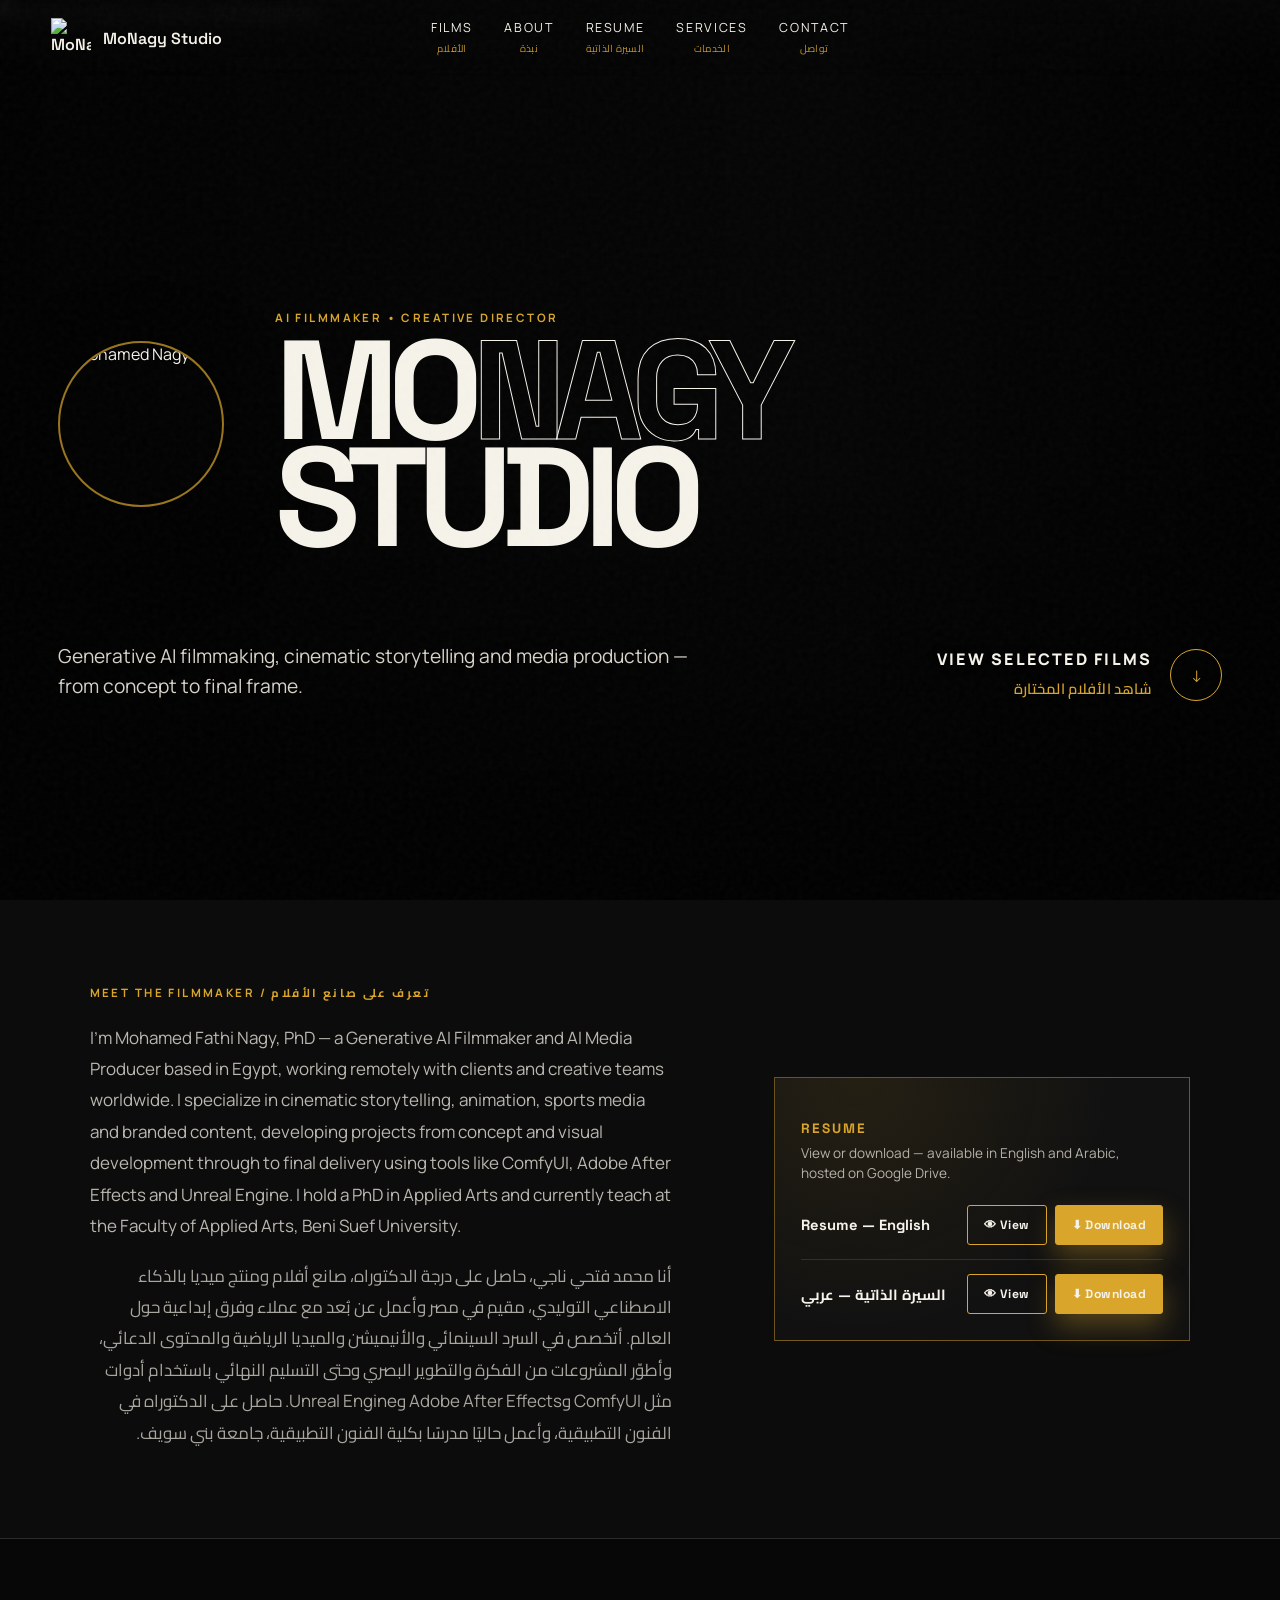
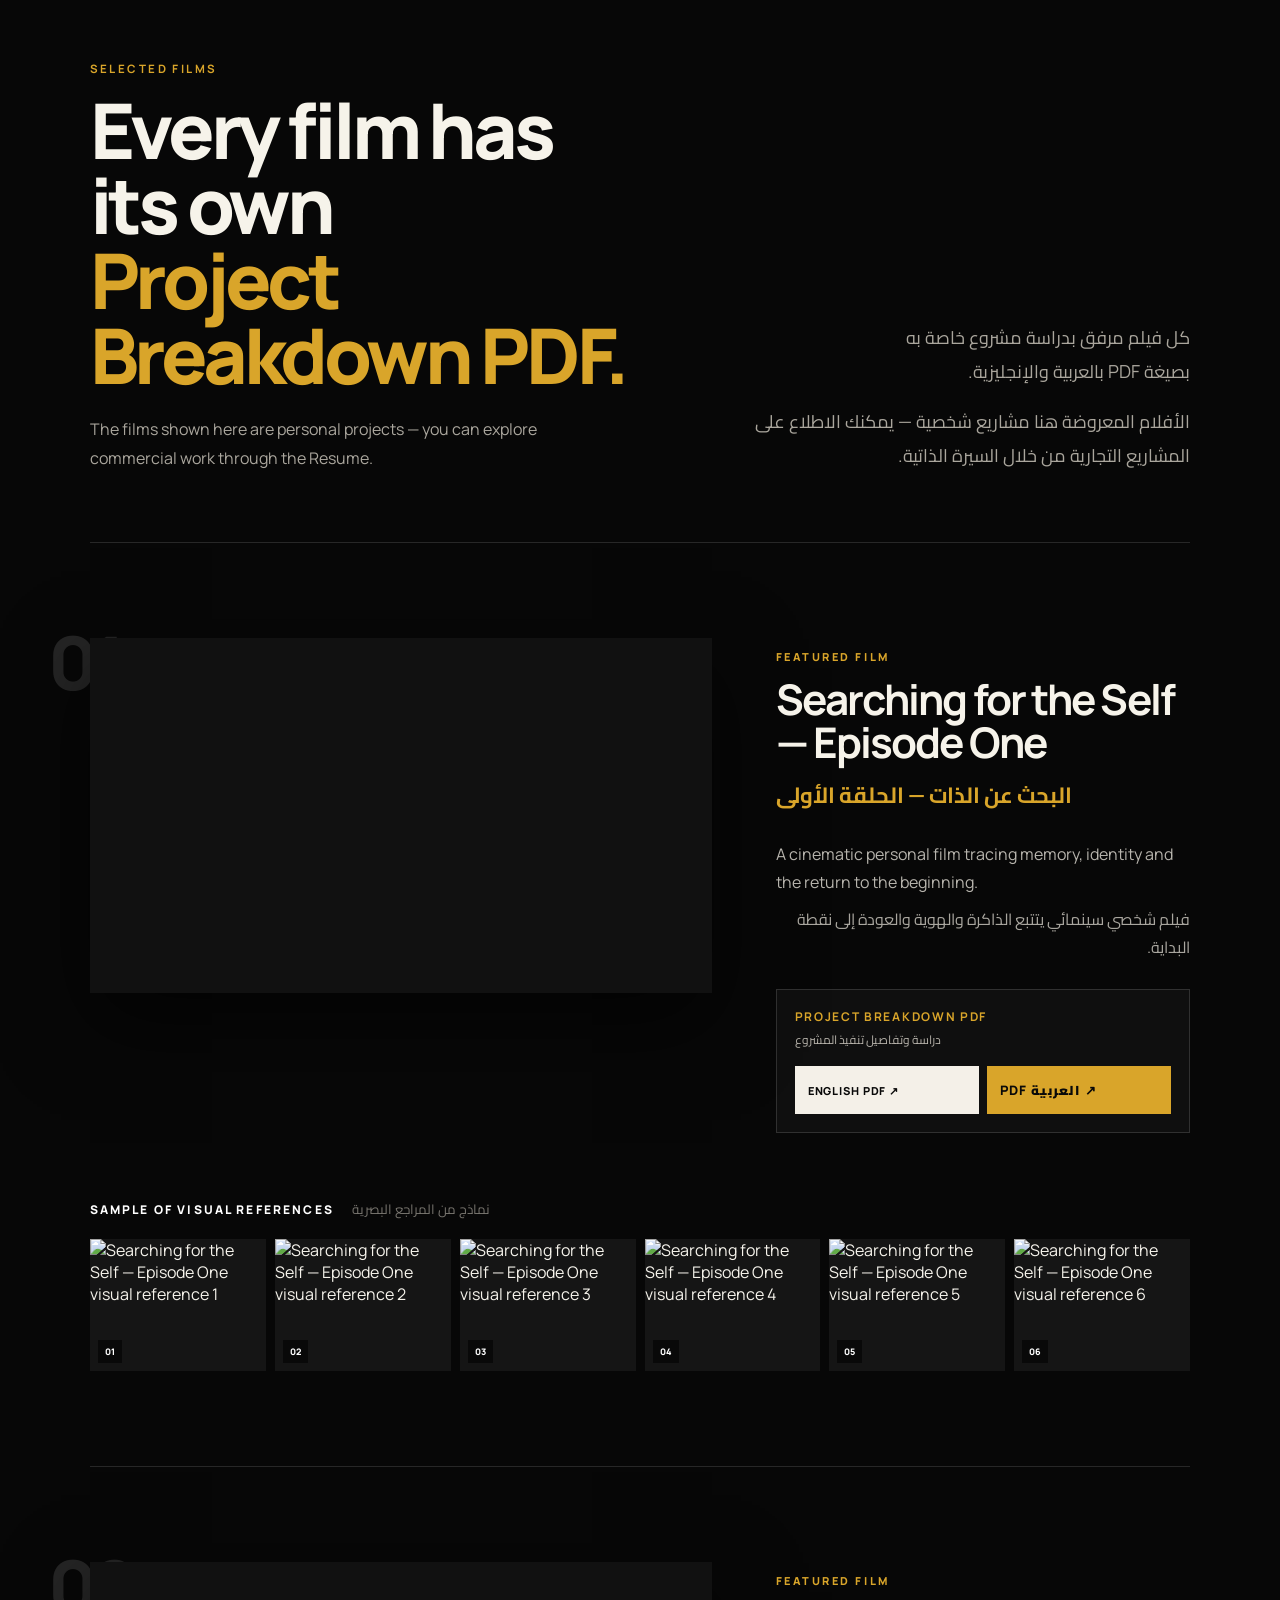
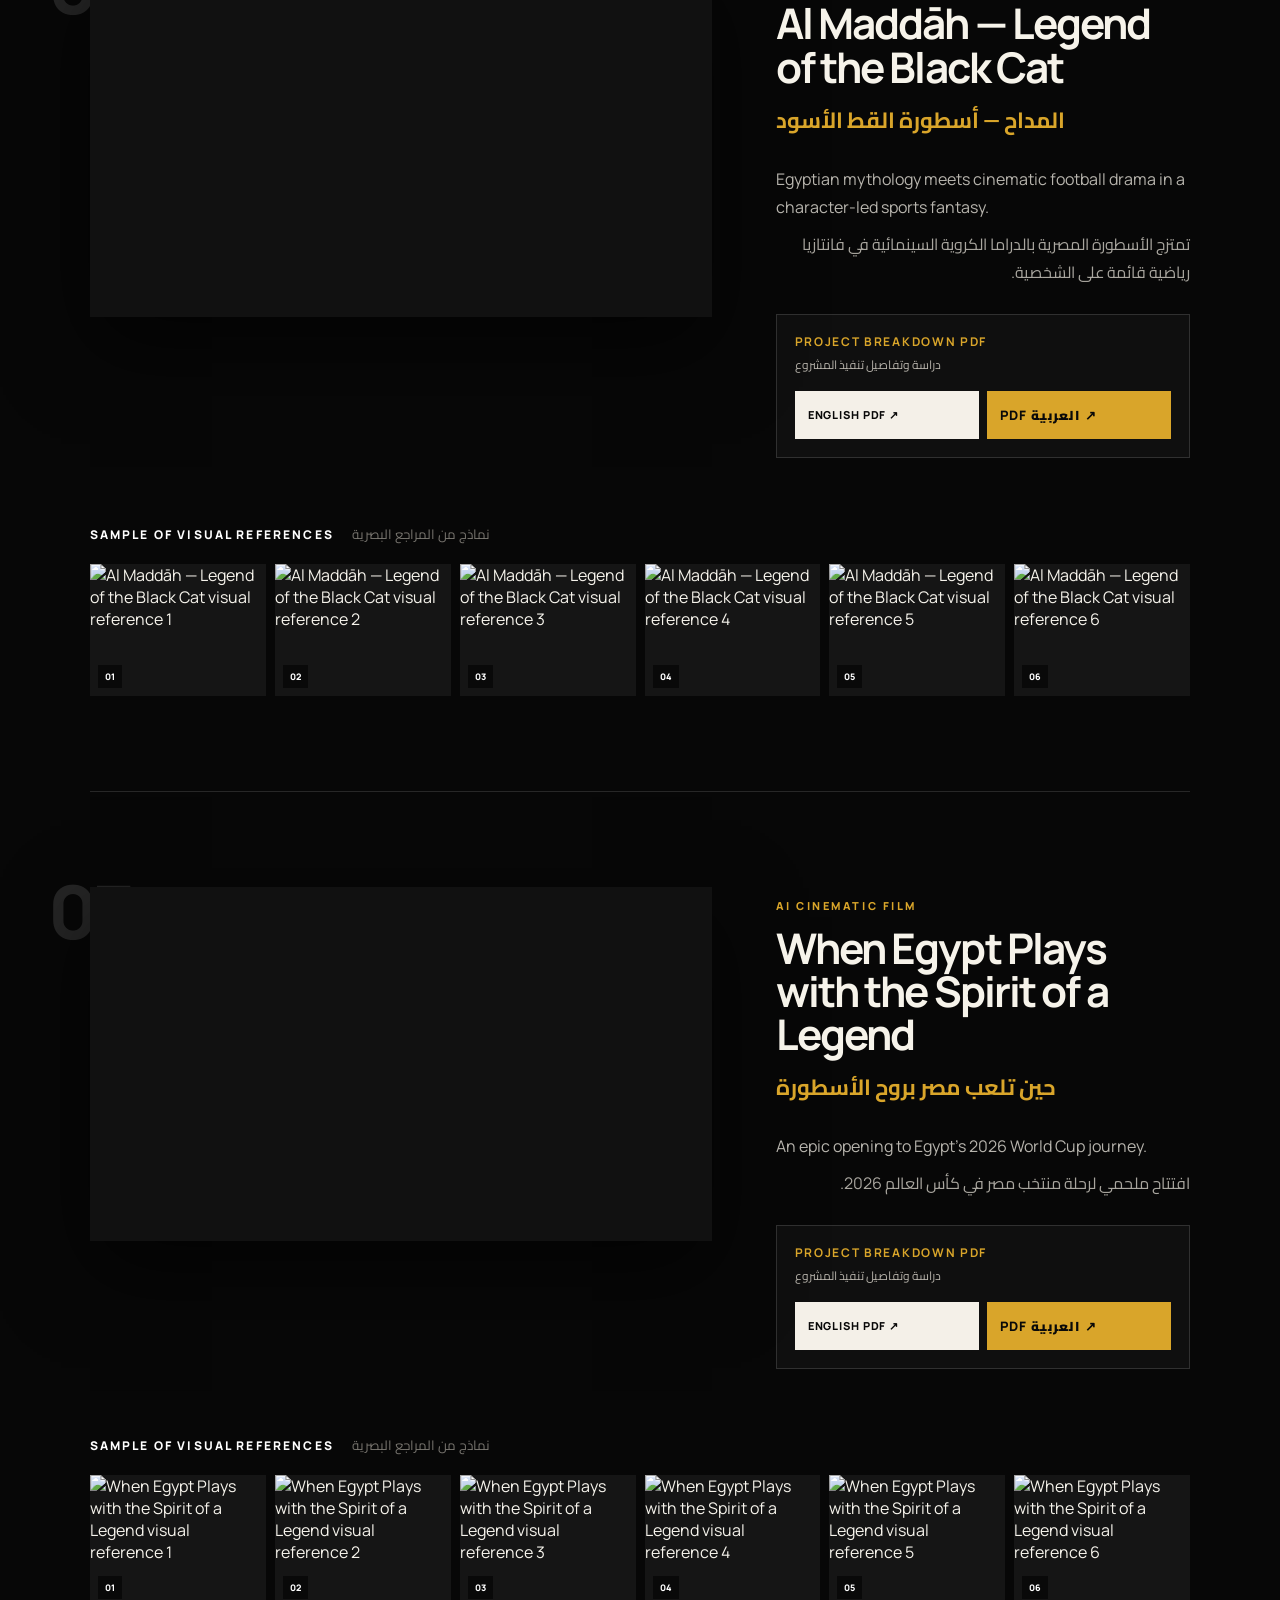
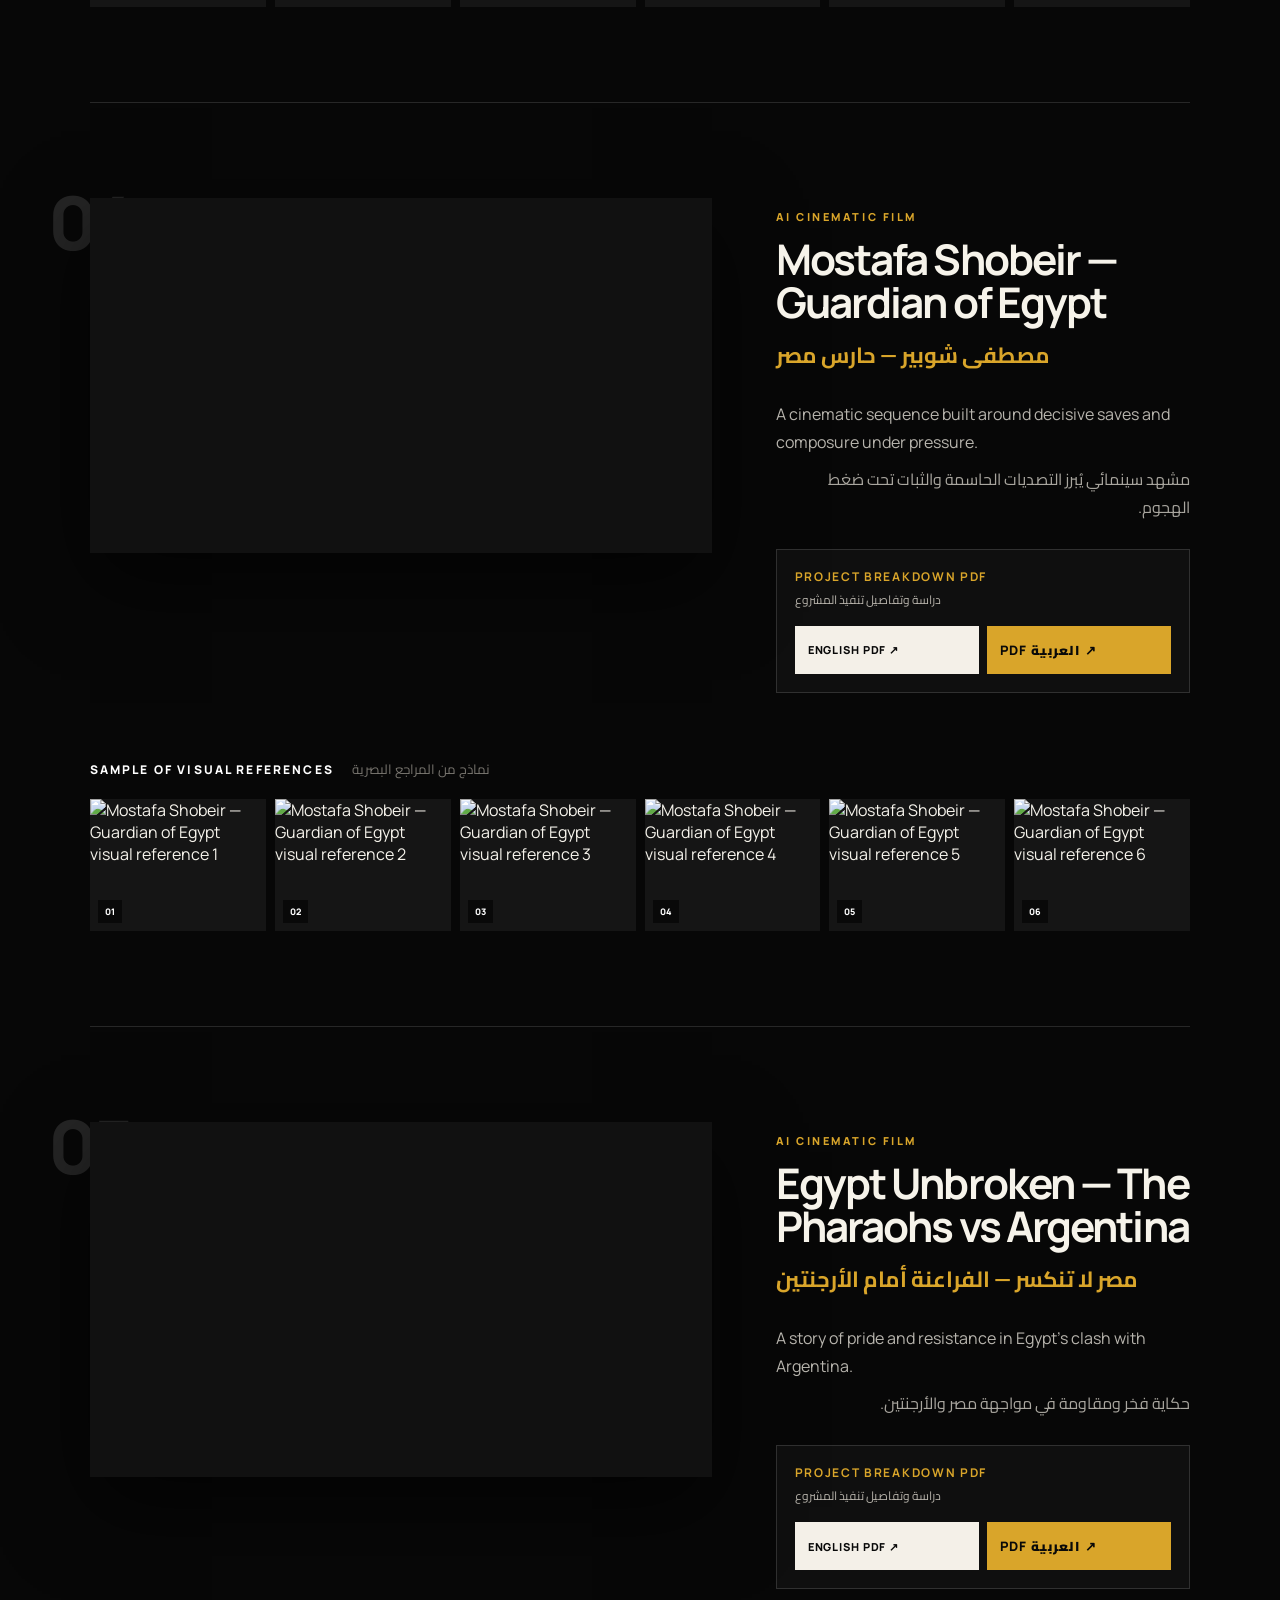
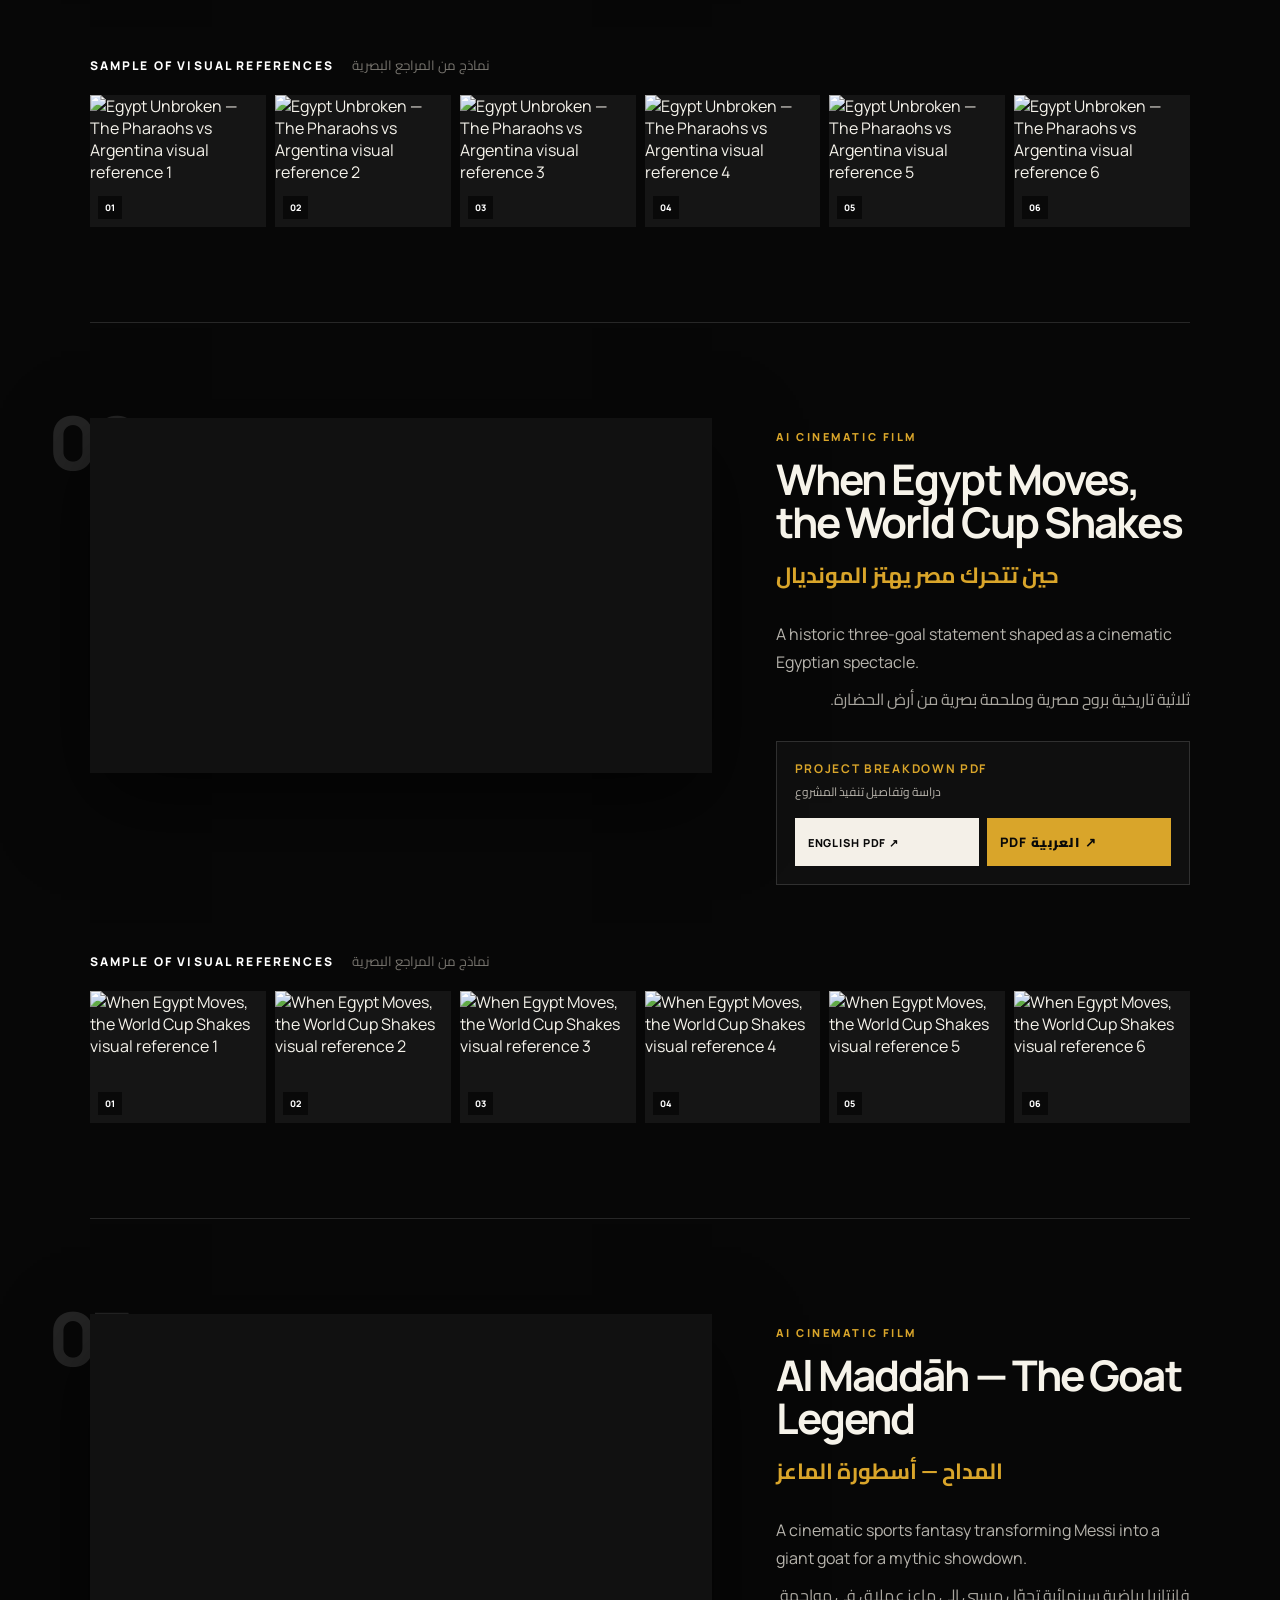
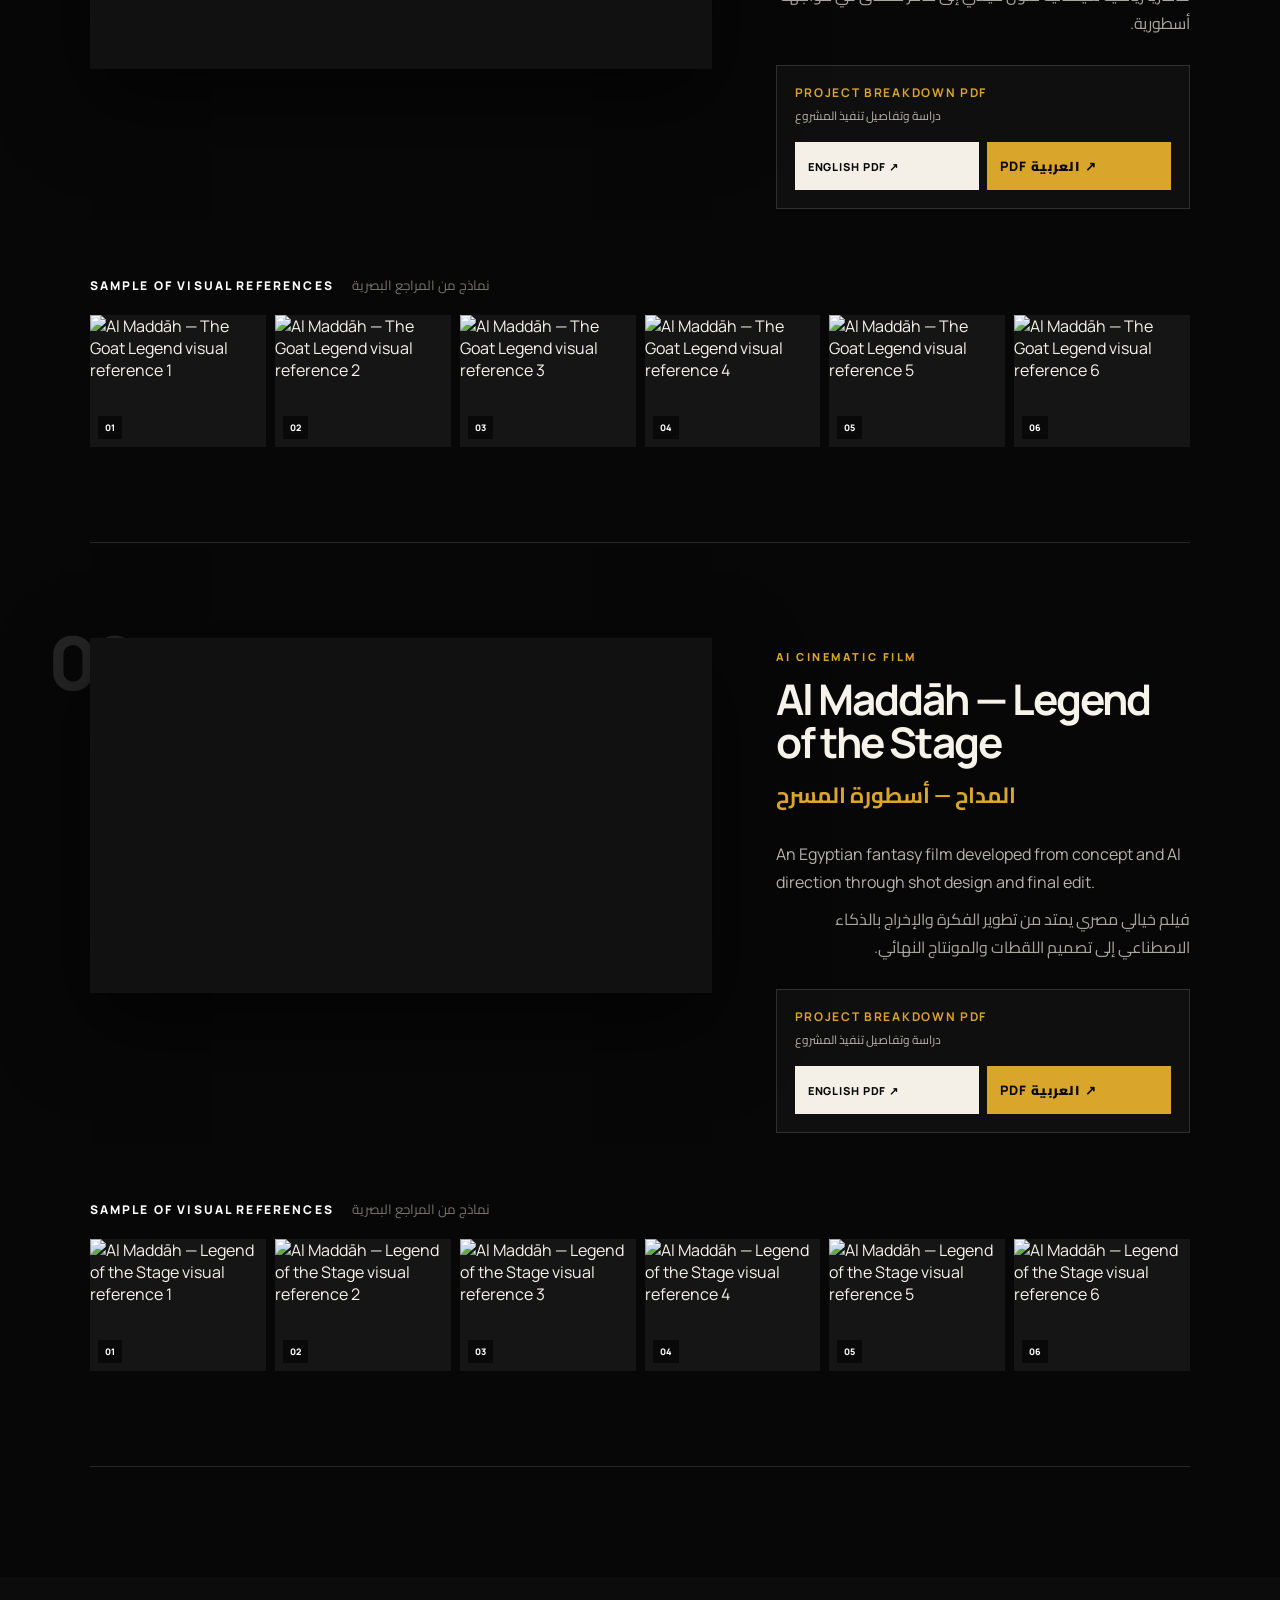
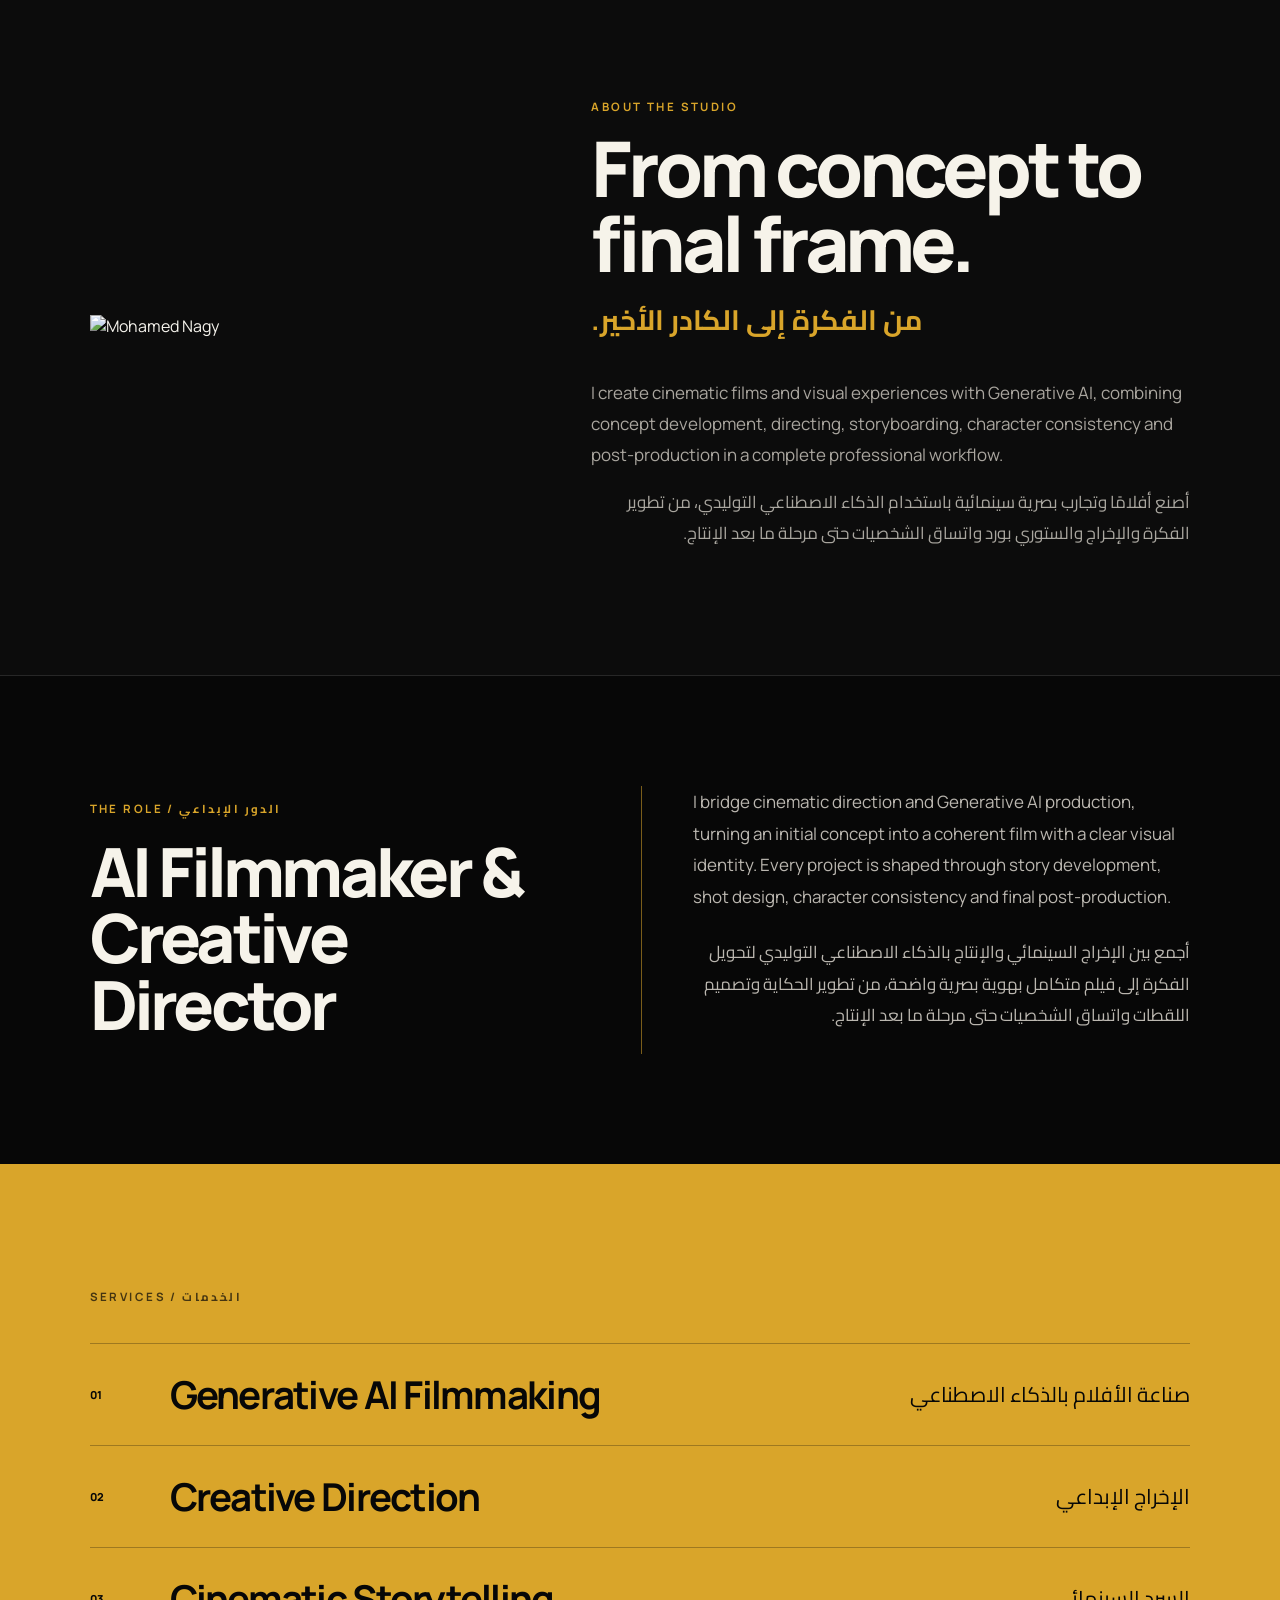
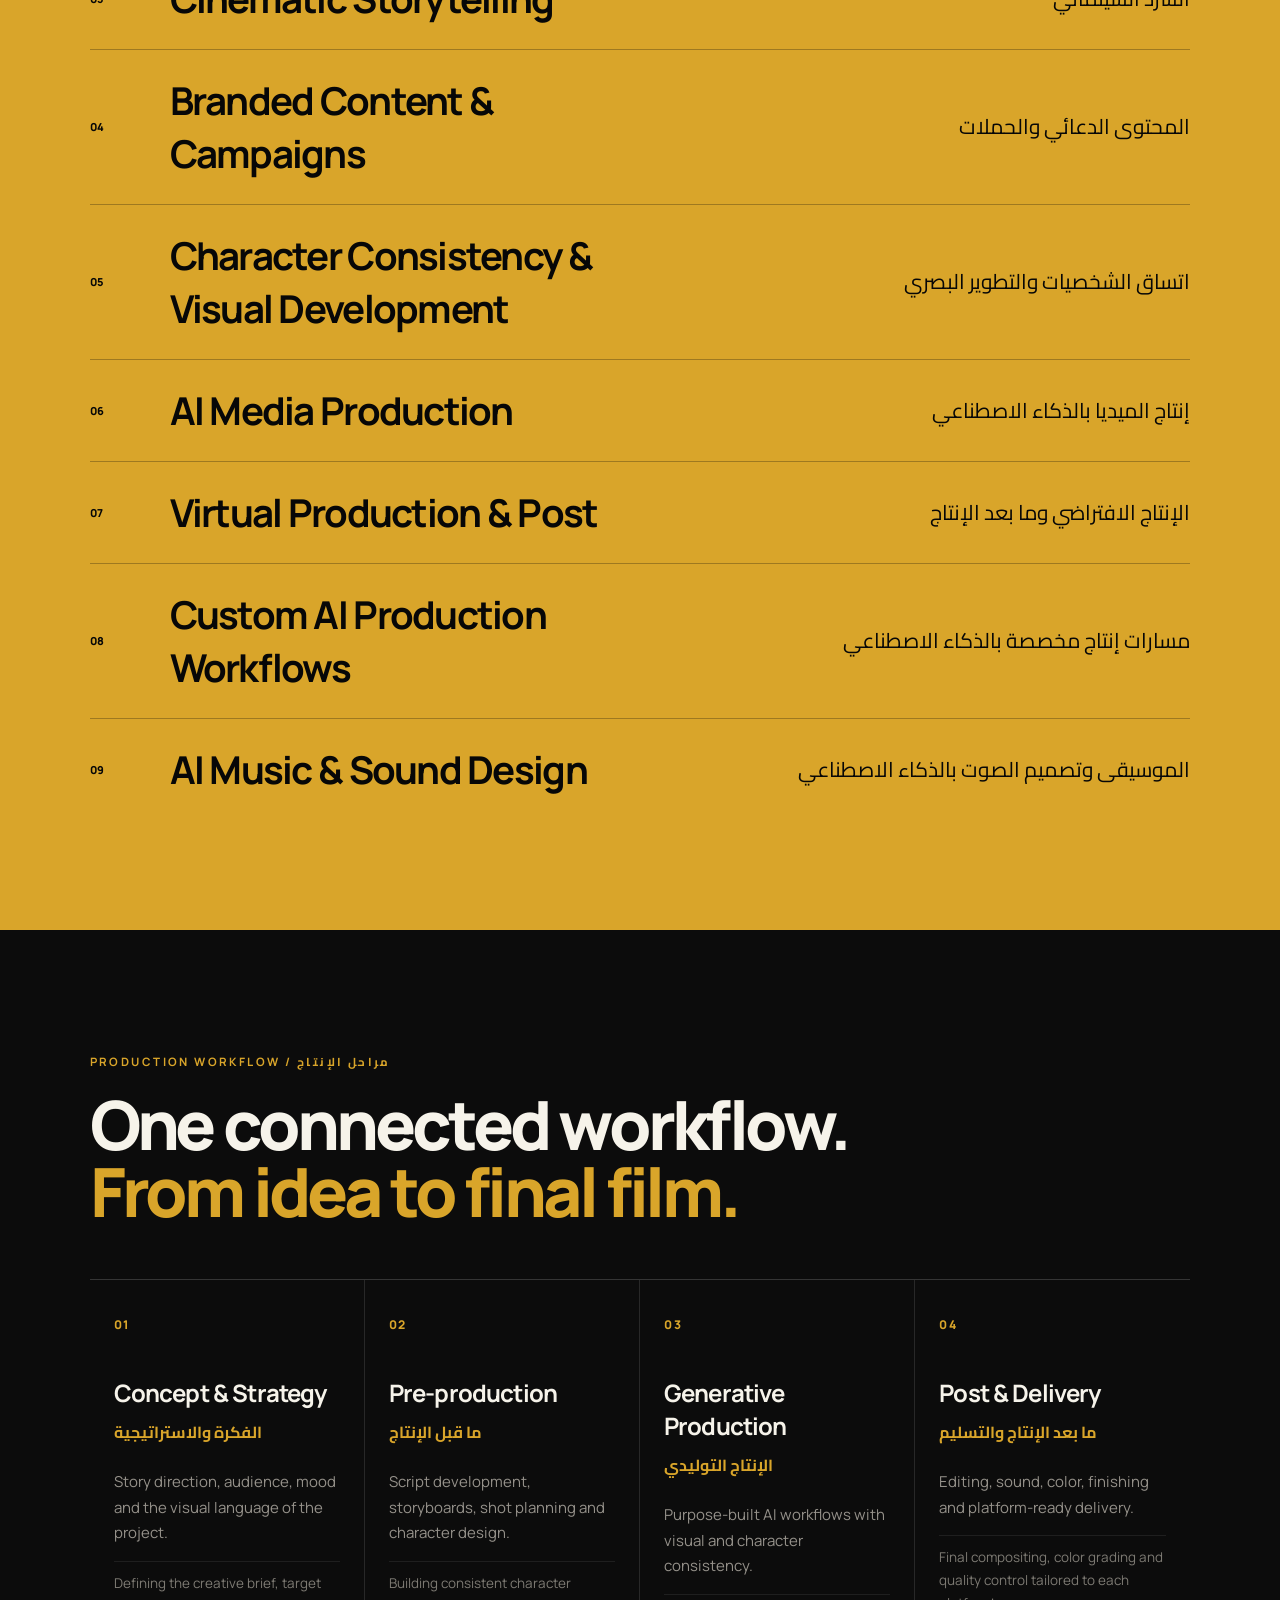
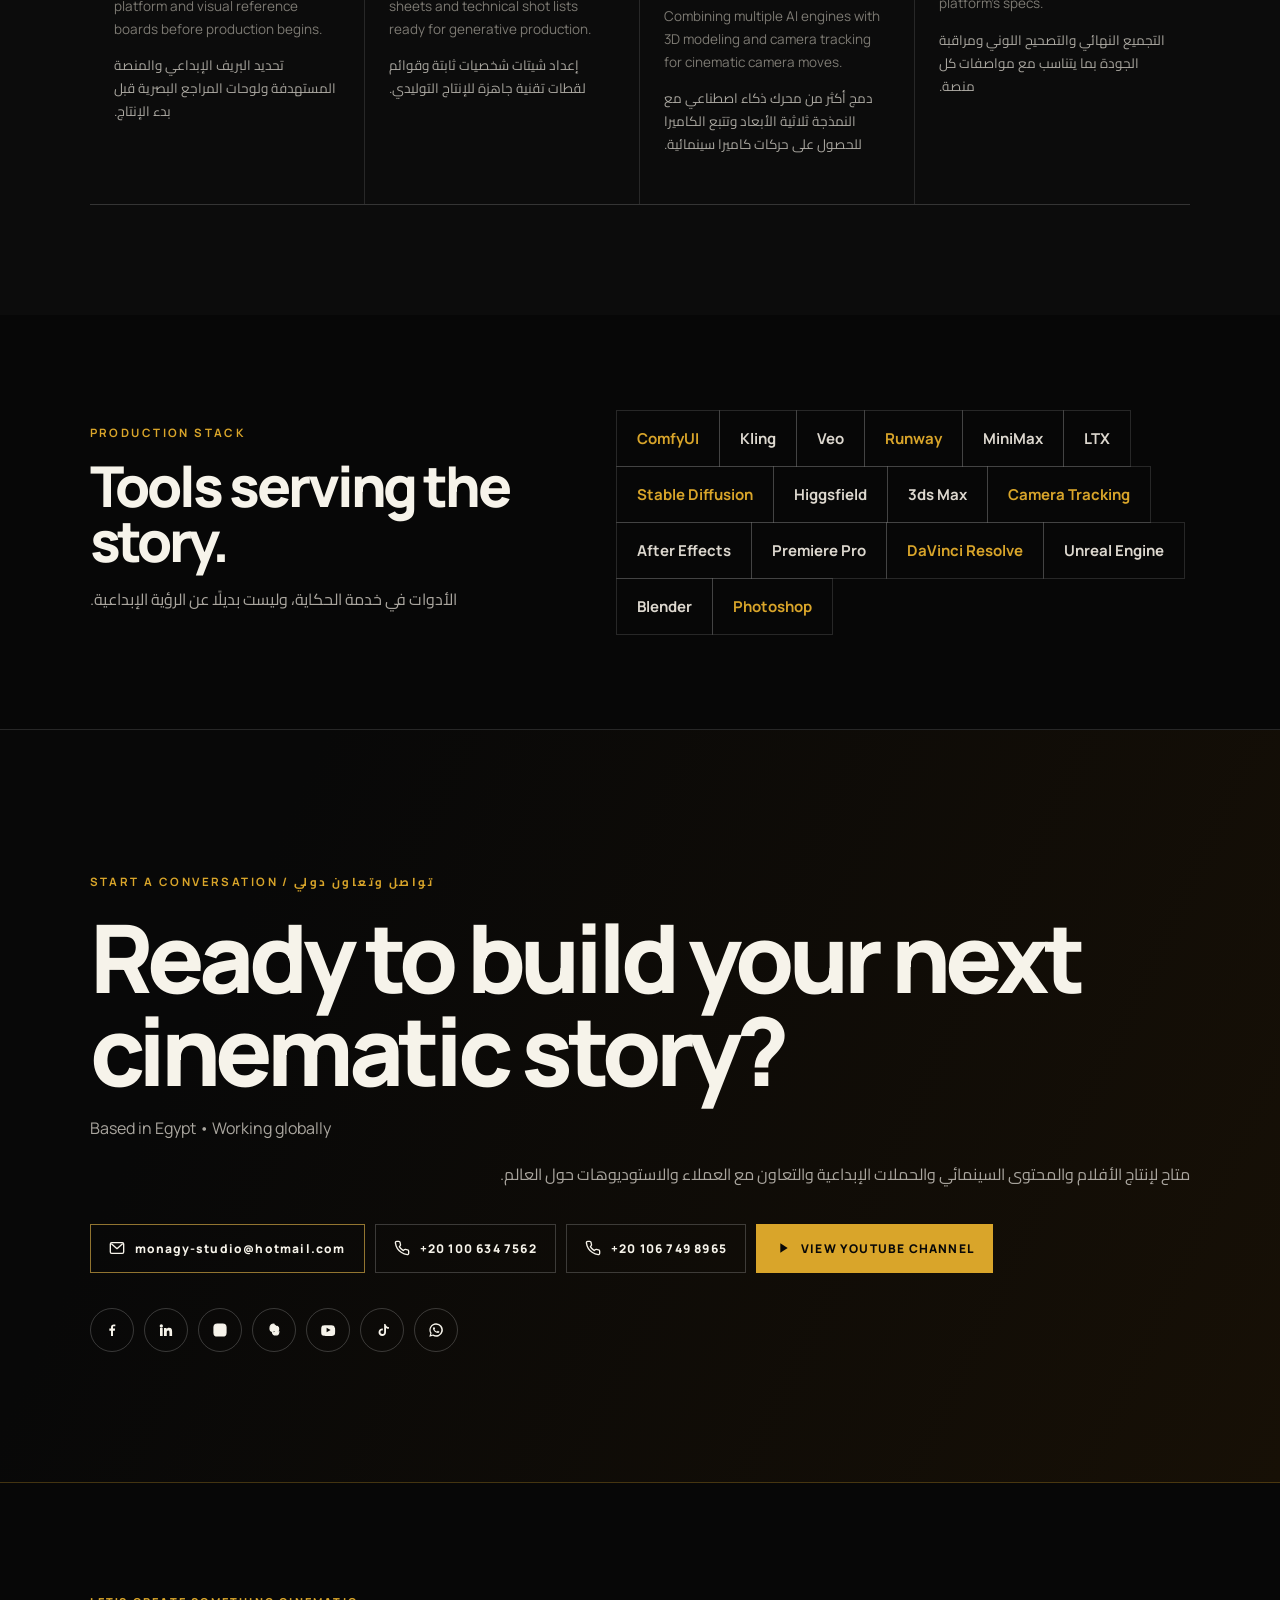
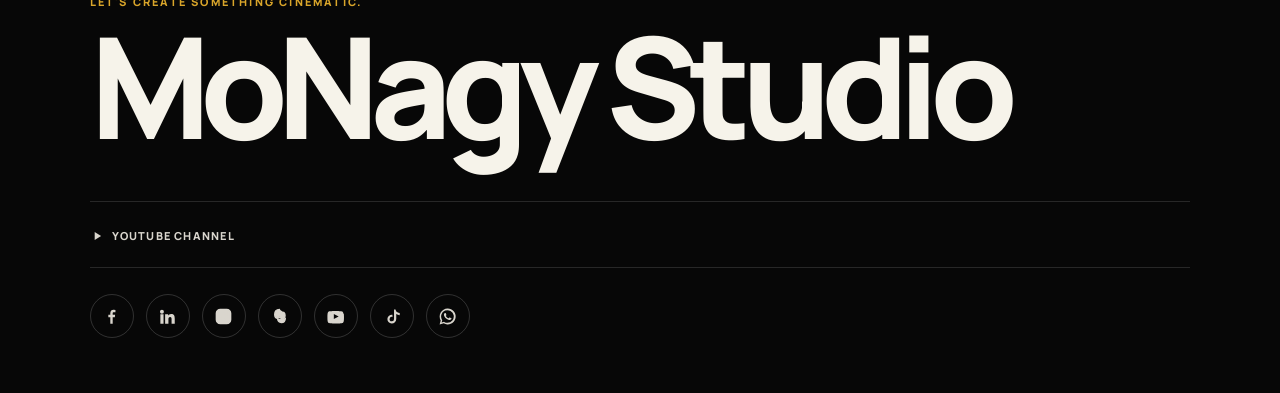
==== commit f130176e: "Update MoNagy Studio branding and favicon" ====
--- a/index.html
+++ b/index.html
@@ -5,6 +5,8 @@
   <meta name="viewport" content="width=device-width,initial-scale=1">
   <meta name="description" content="Cinematic Generative AI filmmaking portfolio by Mohamed Nagy.">
   <title>MoNagy Studio — AI Filmmaker & Creative Director</title>
+  <link rel="icon" type="image/png" href="assets/logo-mark.png">
+  <link rel="apple-touch-icon" href="assets/logo-mark.png">
   <link rel="stylesheet" href="styles.css">
 </head>
 <body>
@@ -144,4 +146,4 @@
   <script src="content.js"></script>
   <script src="site.js"></script>
 </body>
-</html>
+</html>
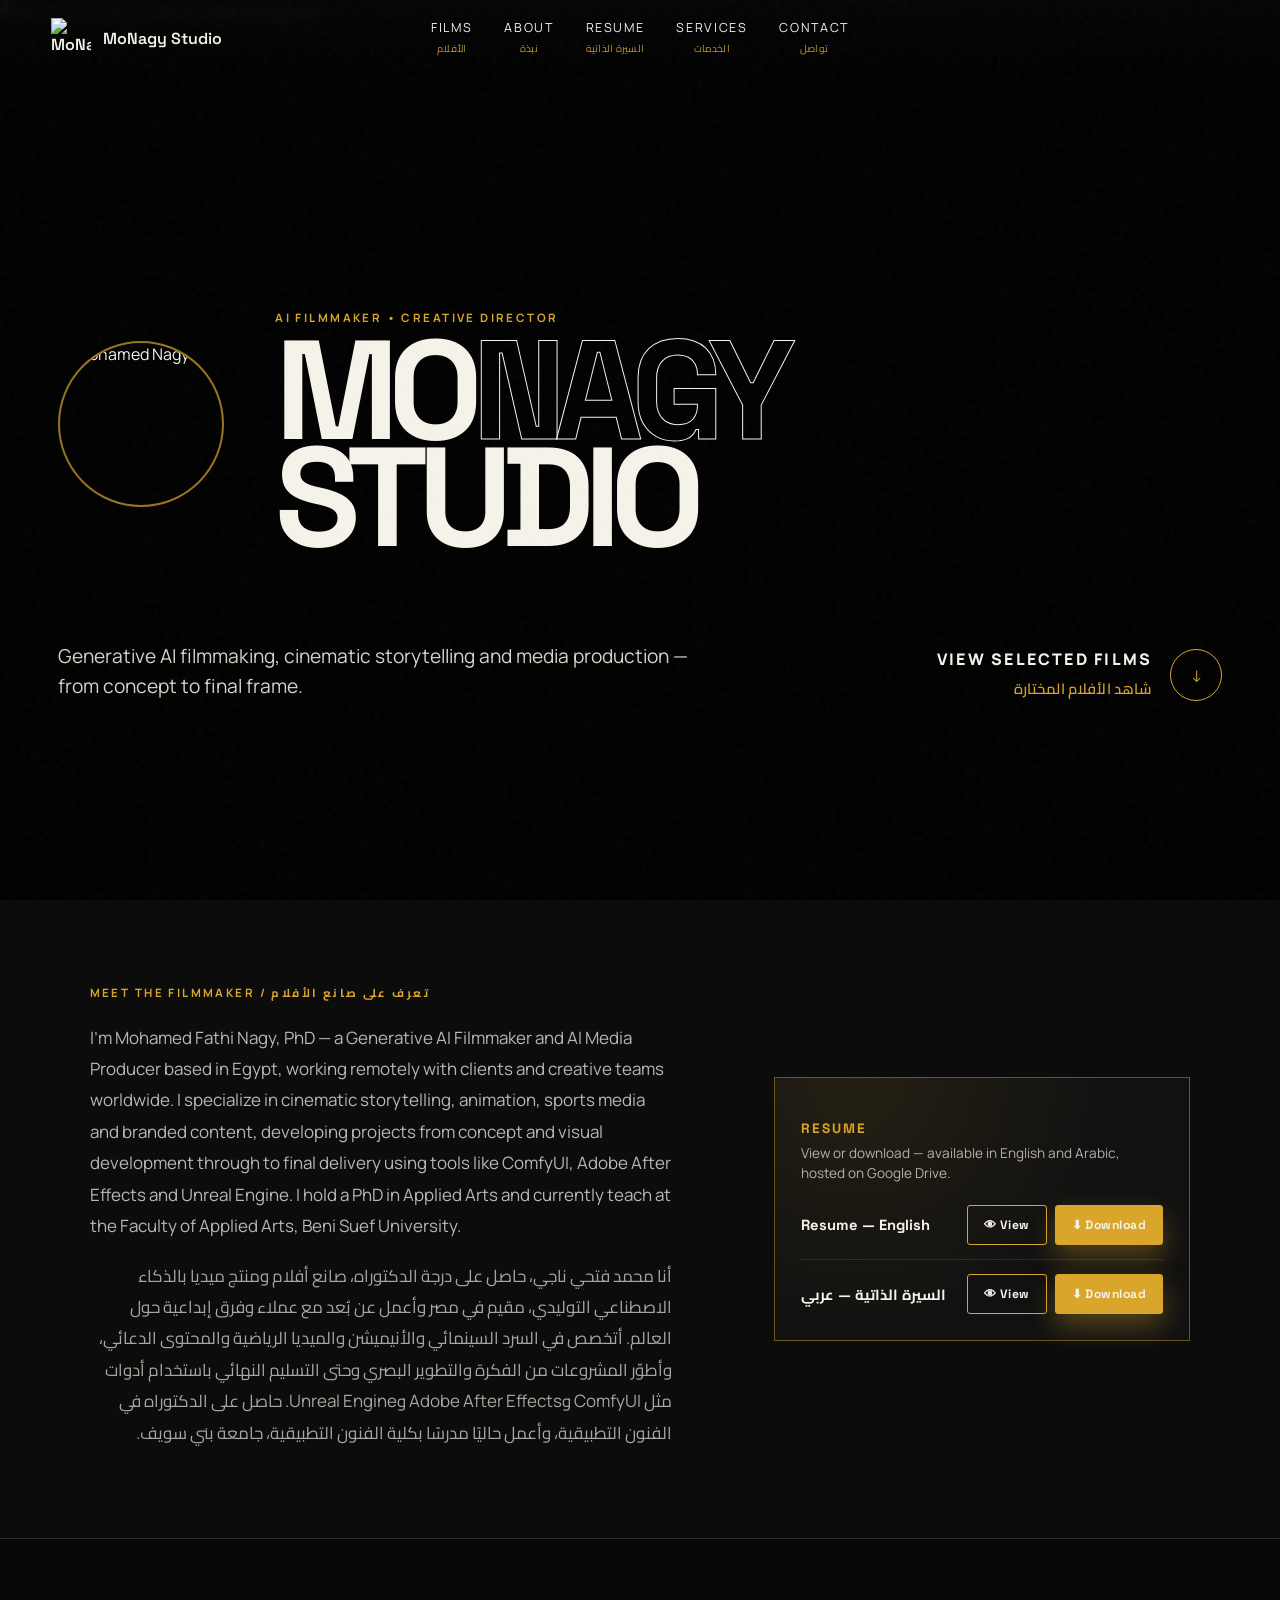
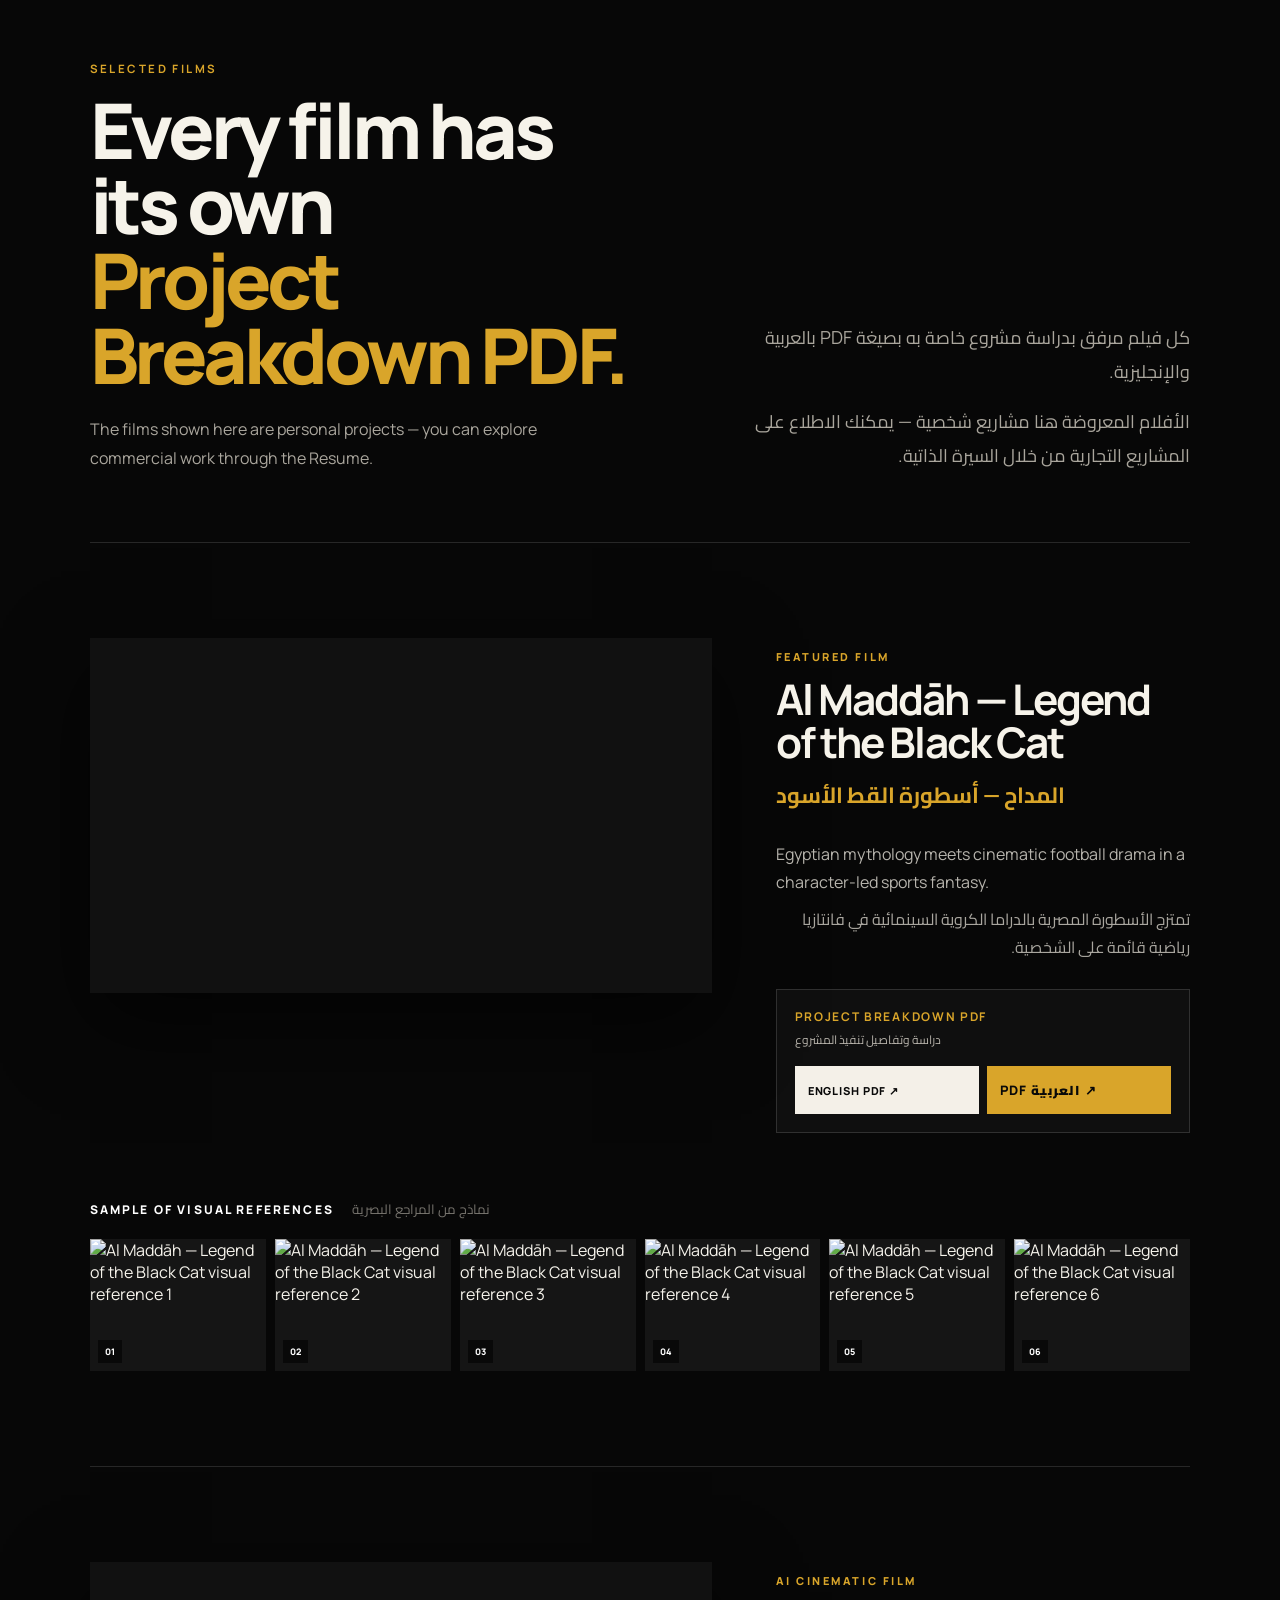
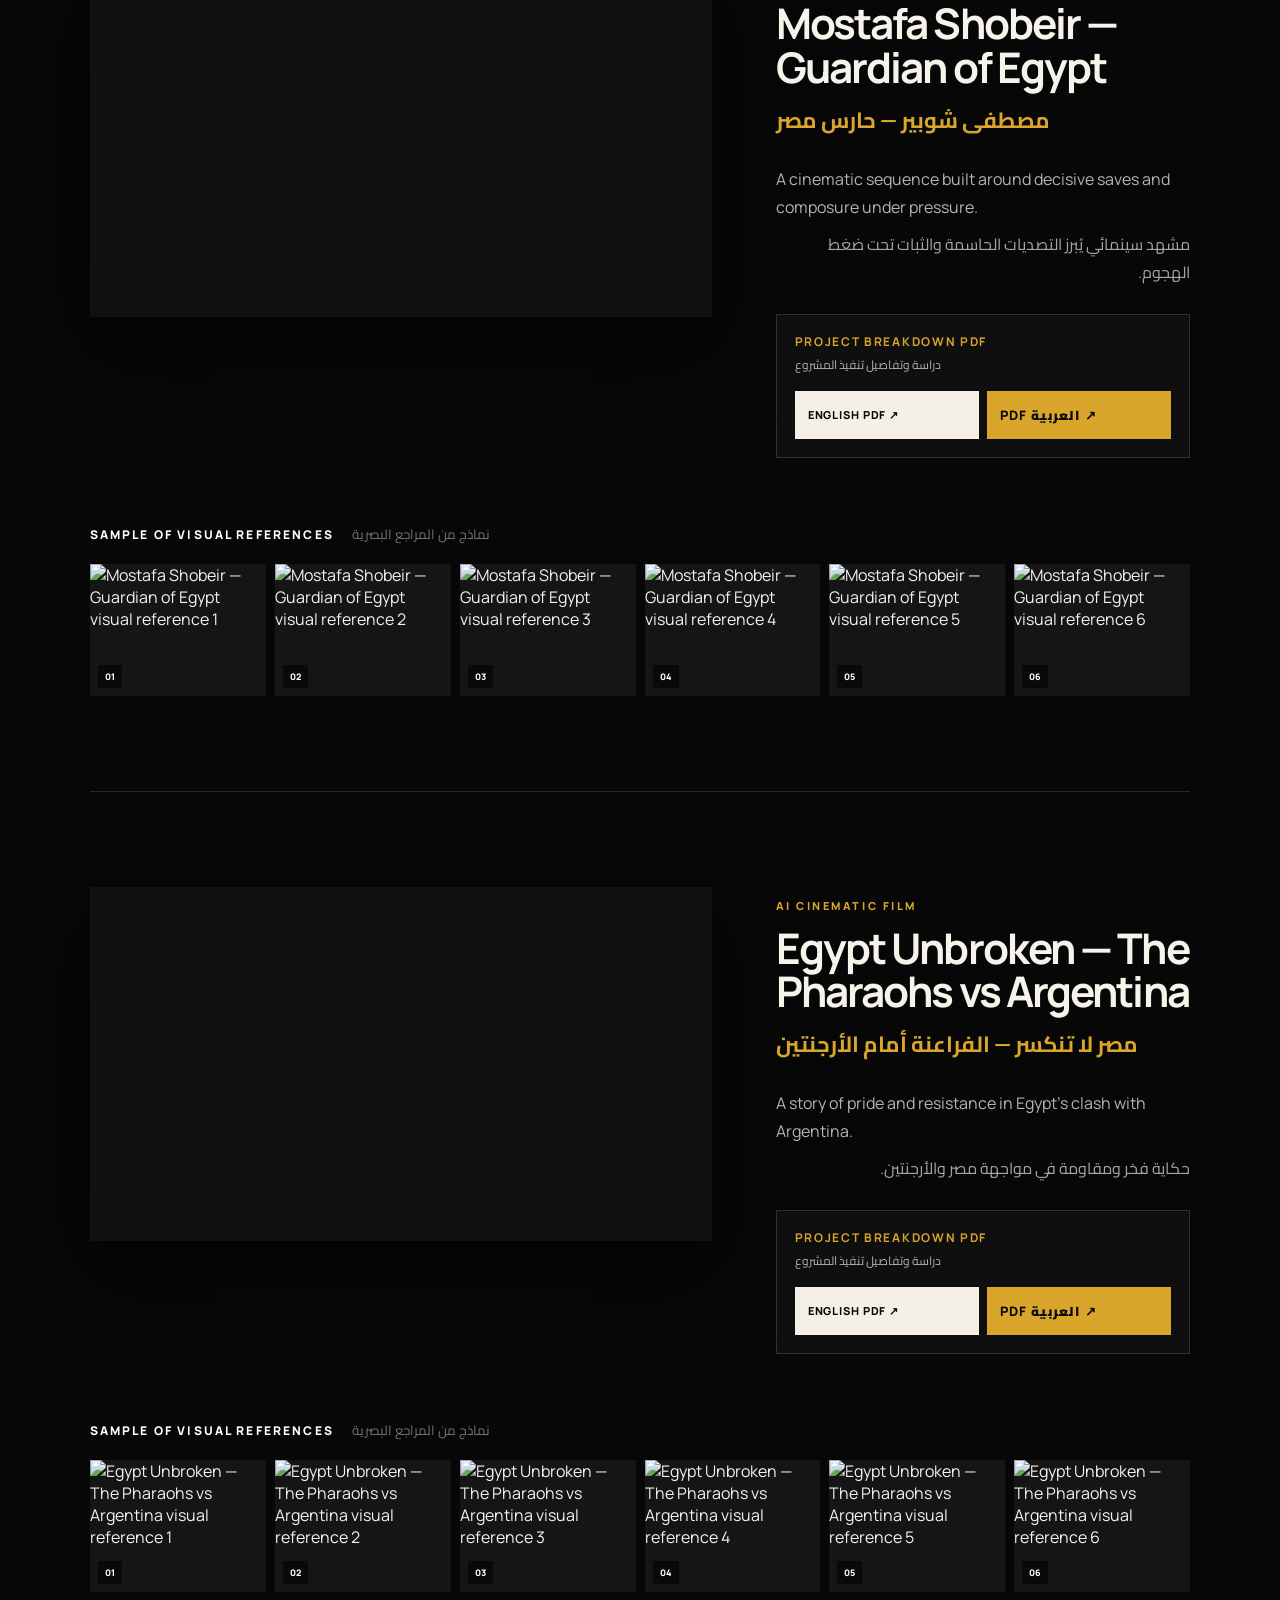
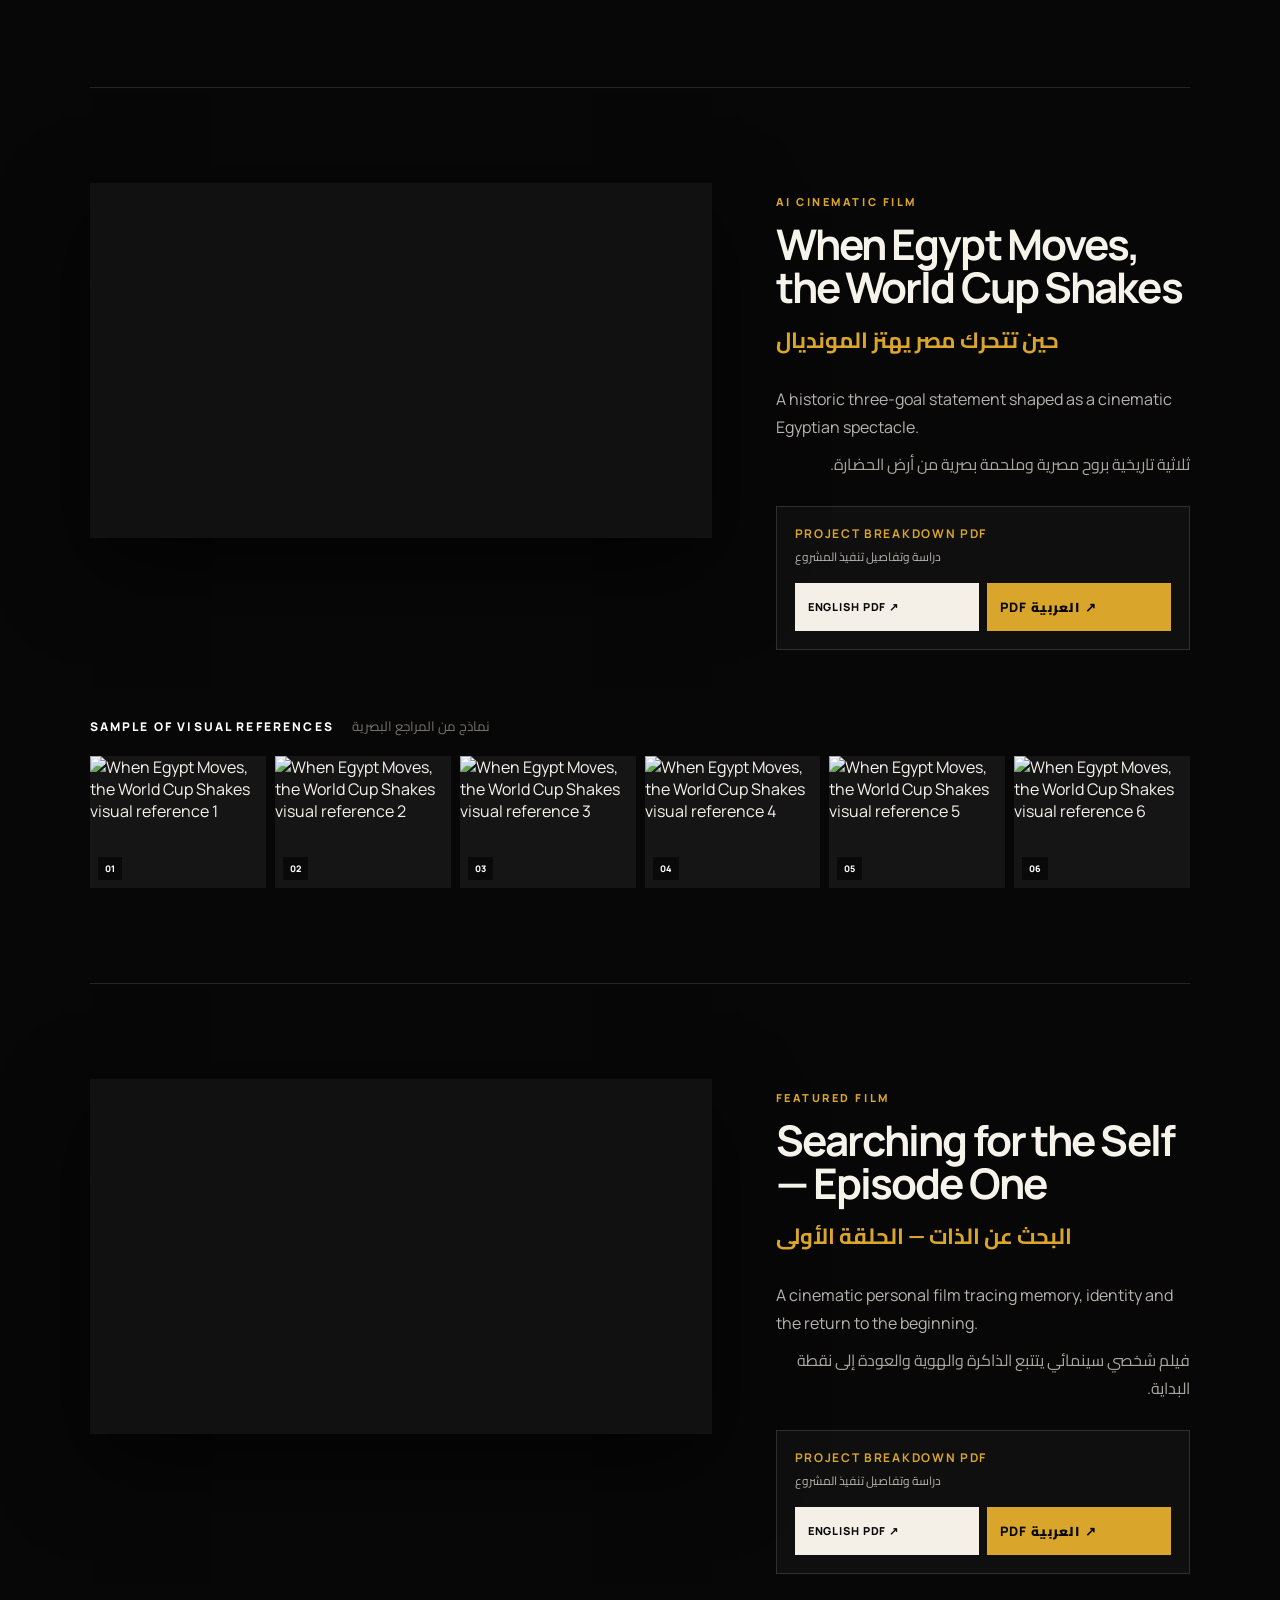
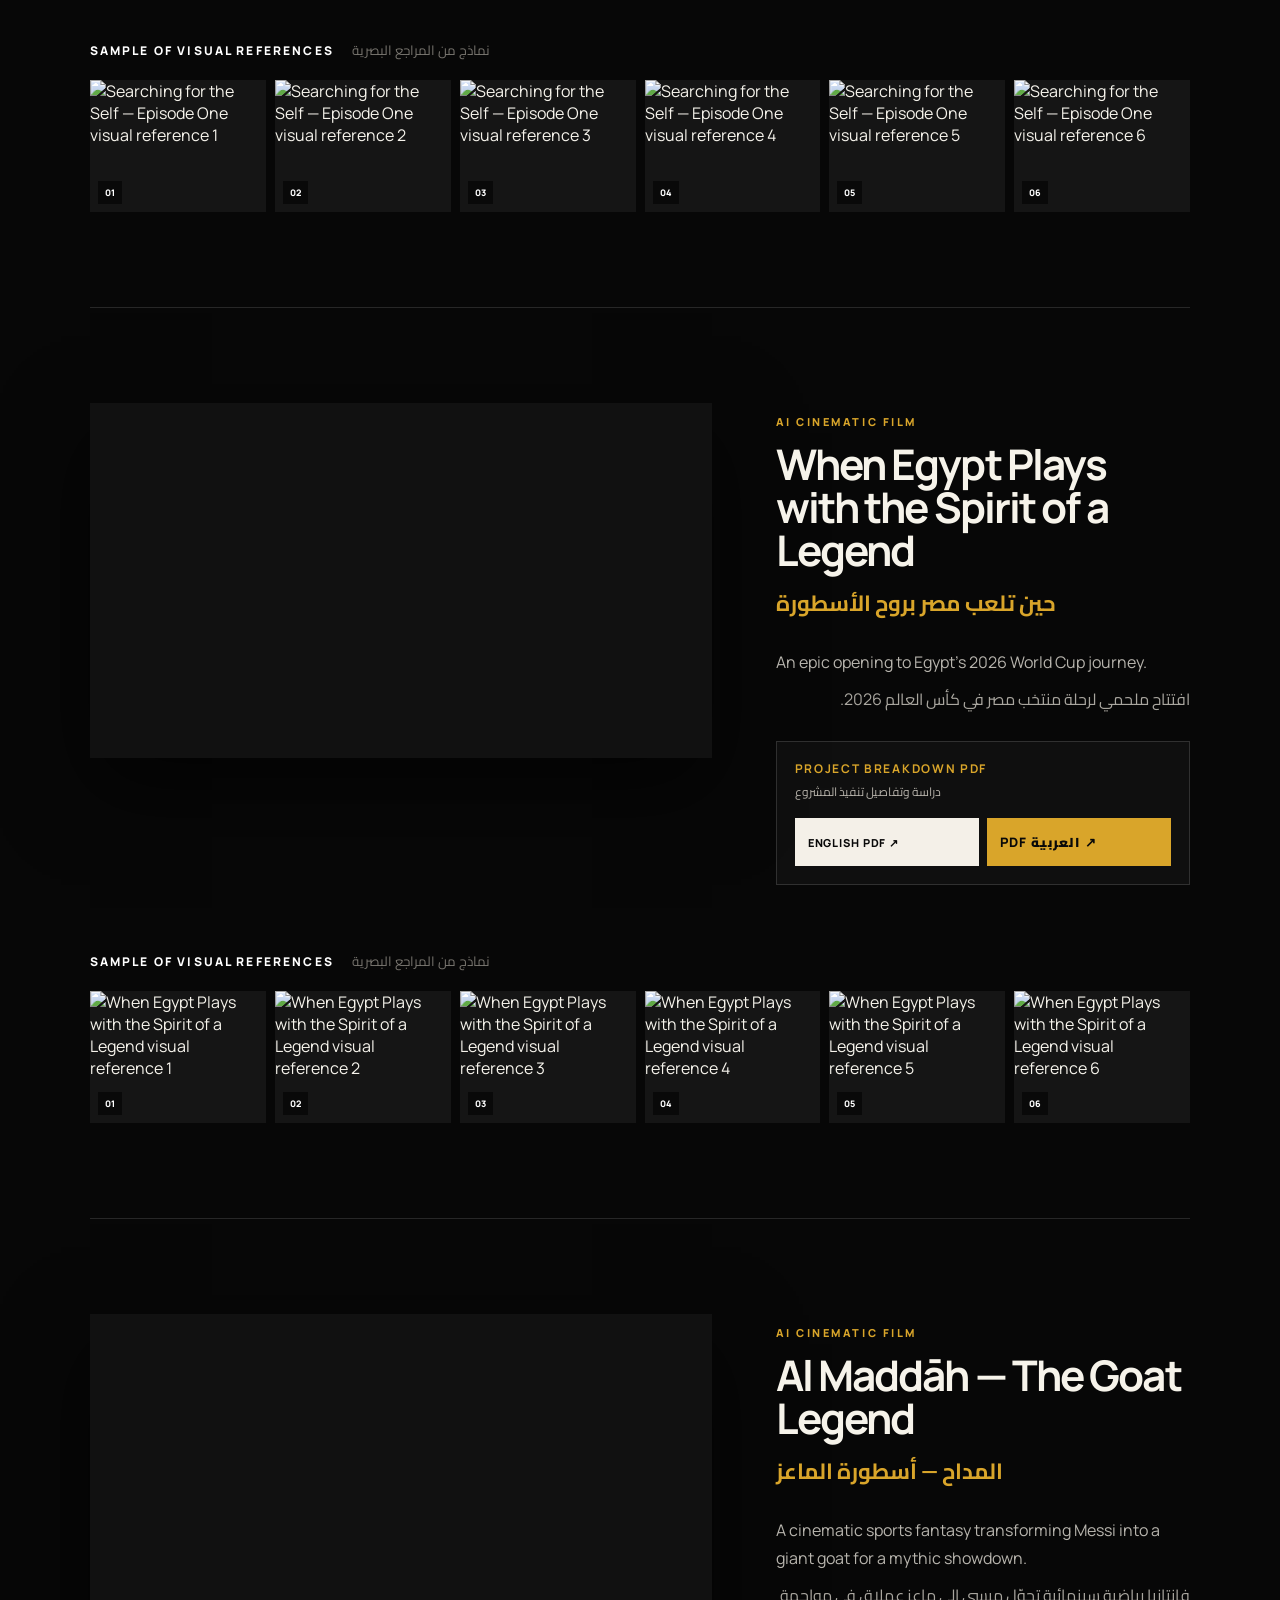
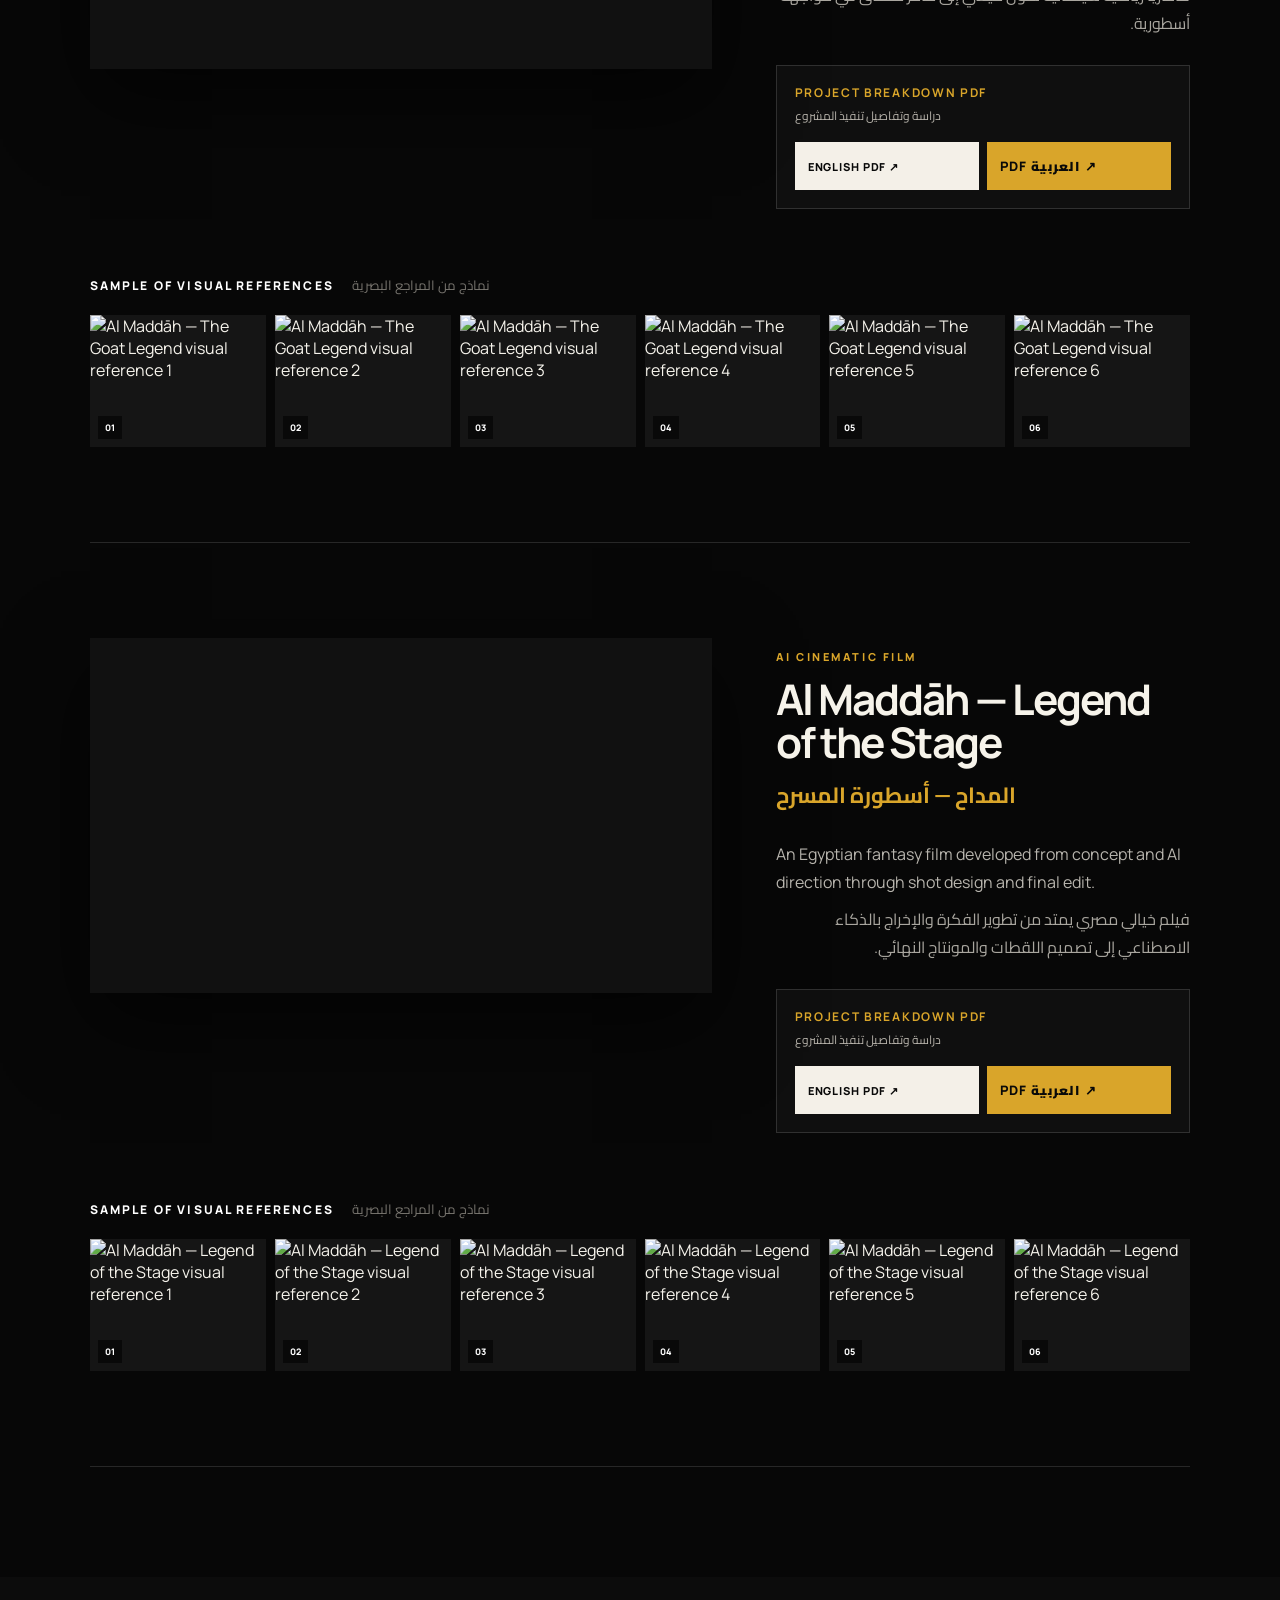
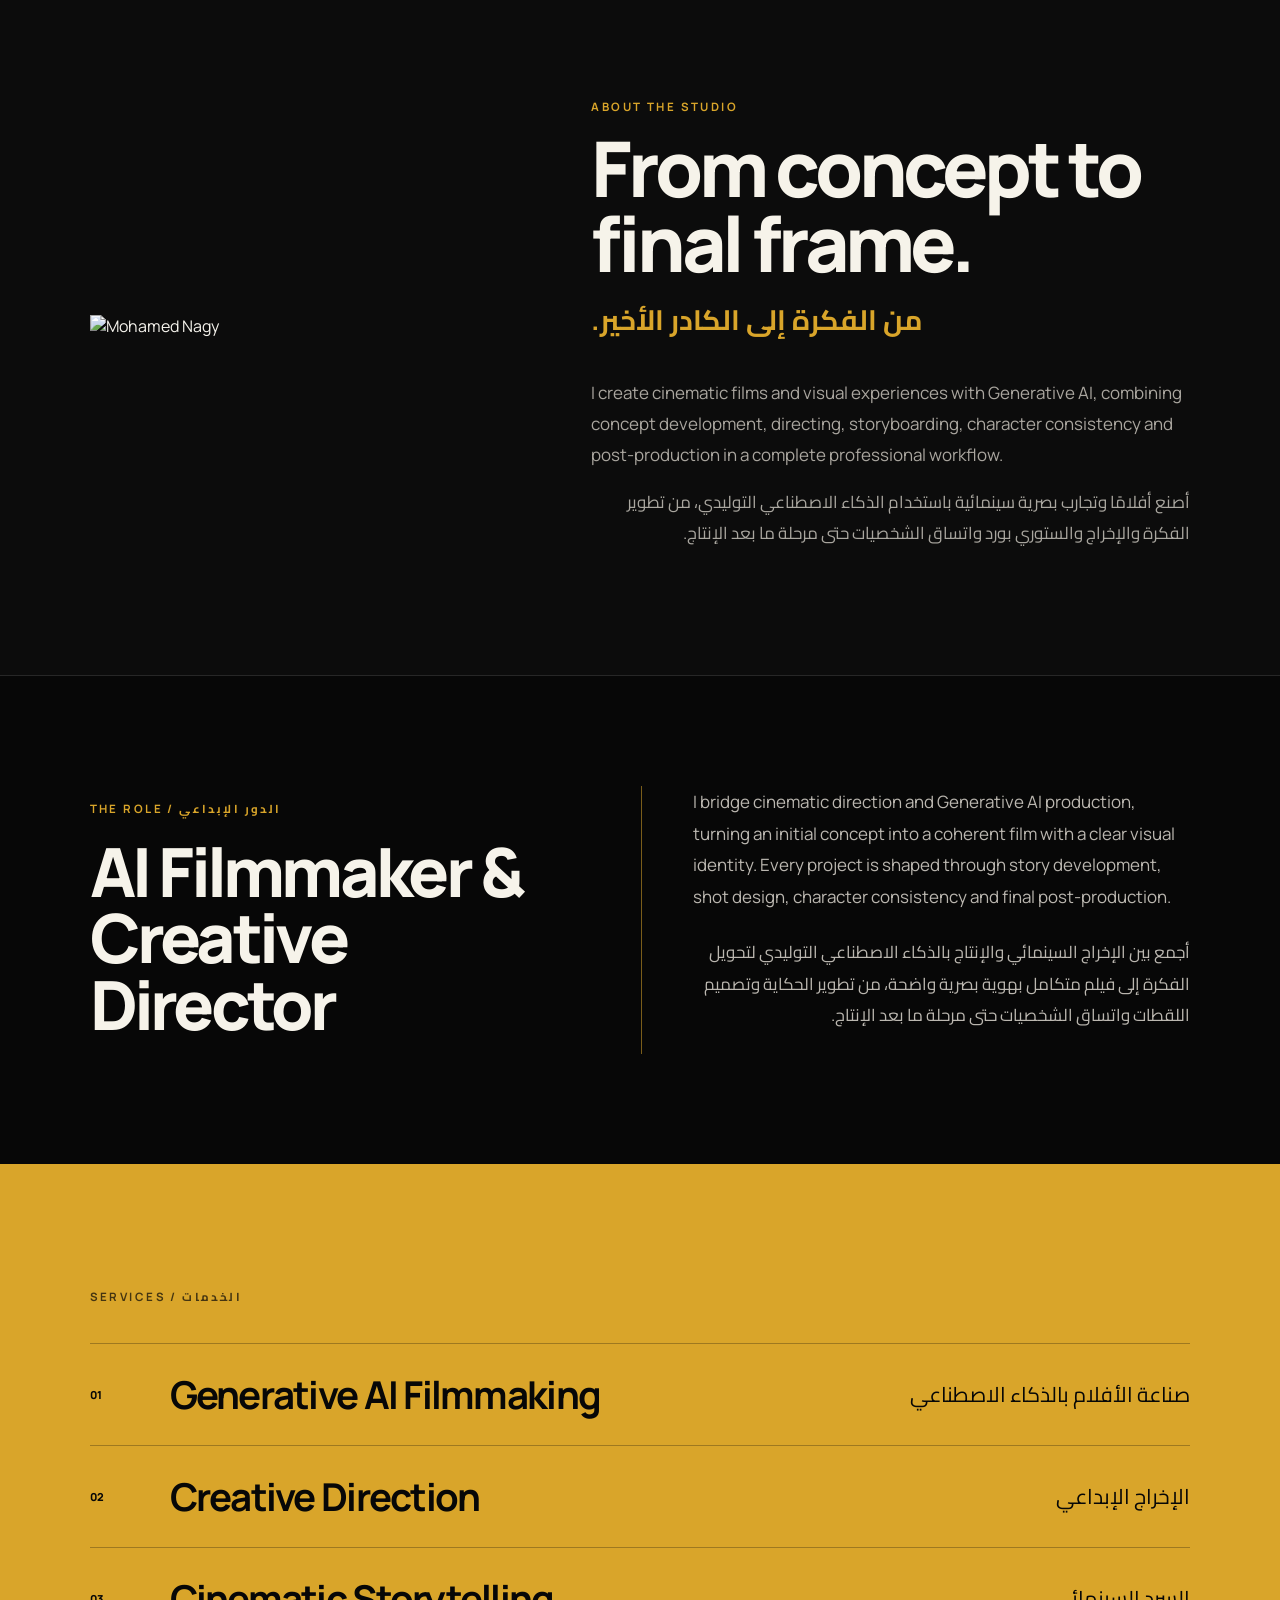
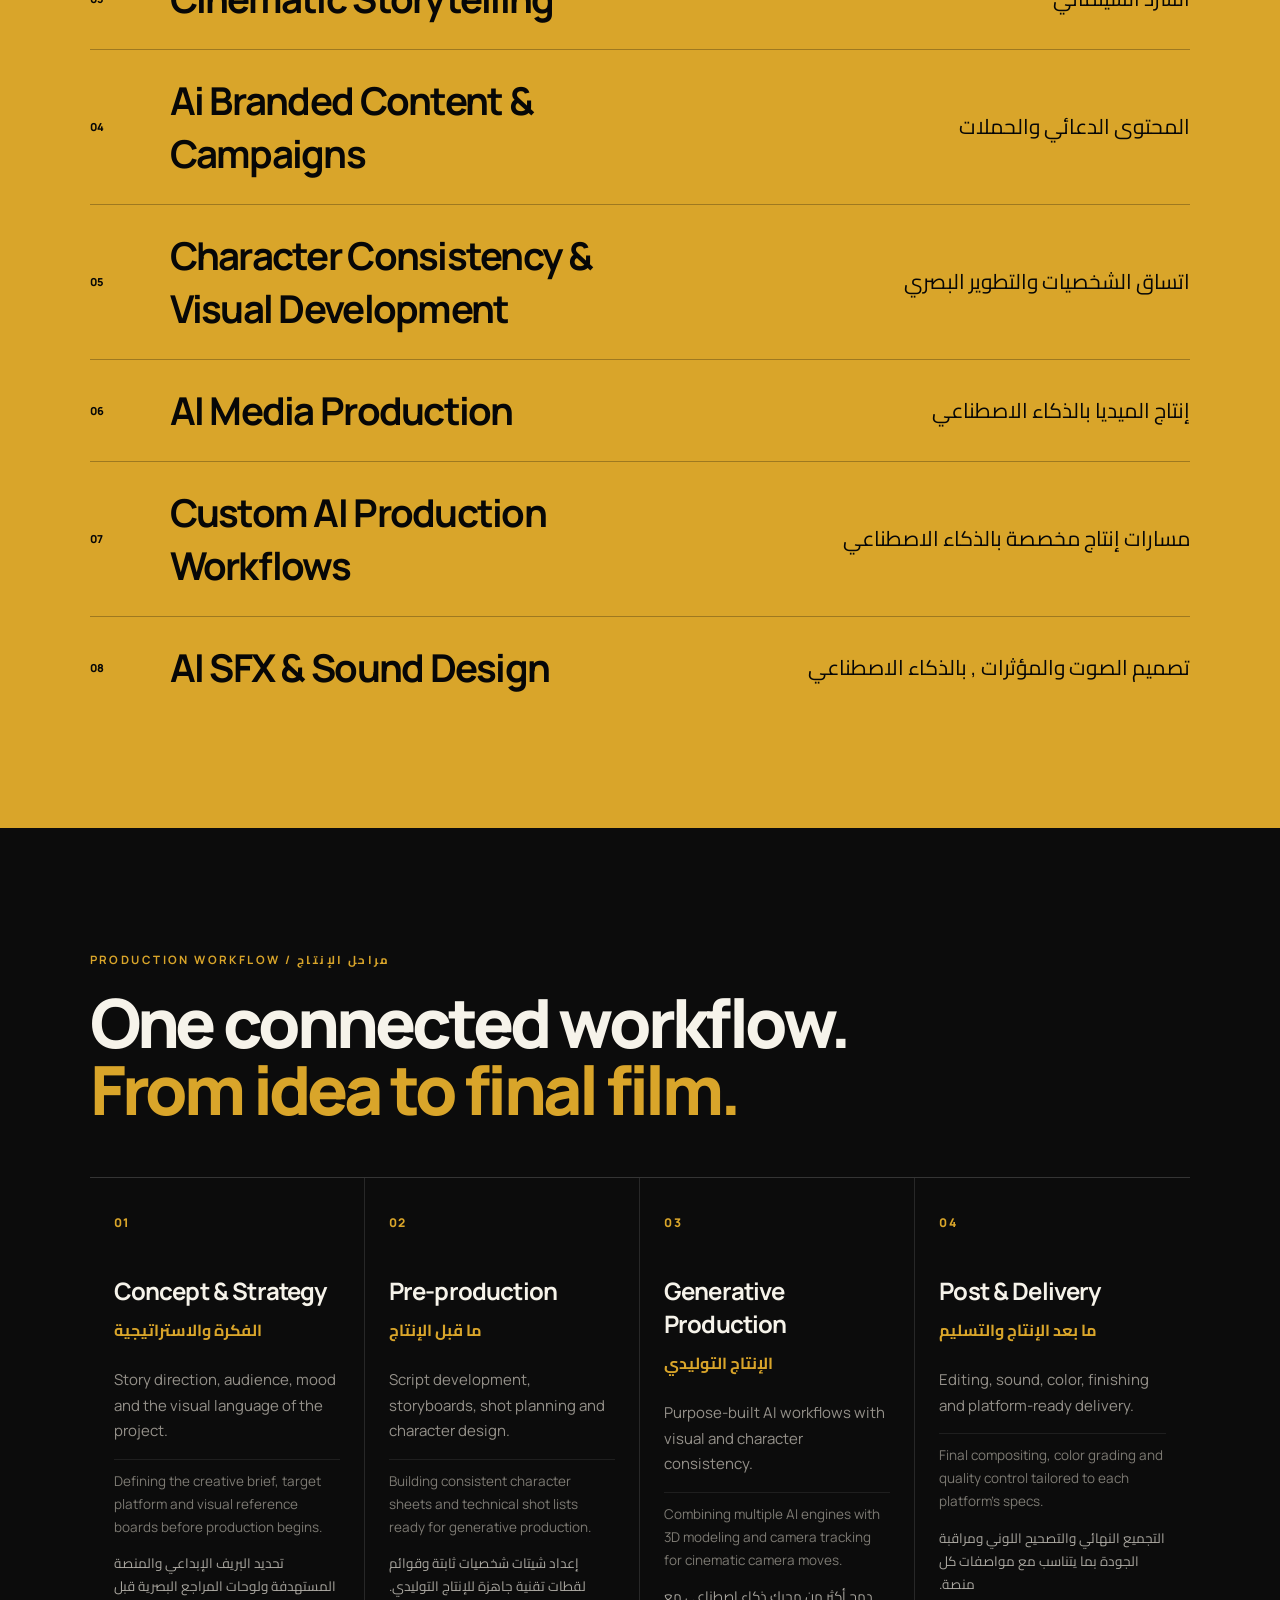
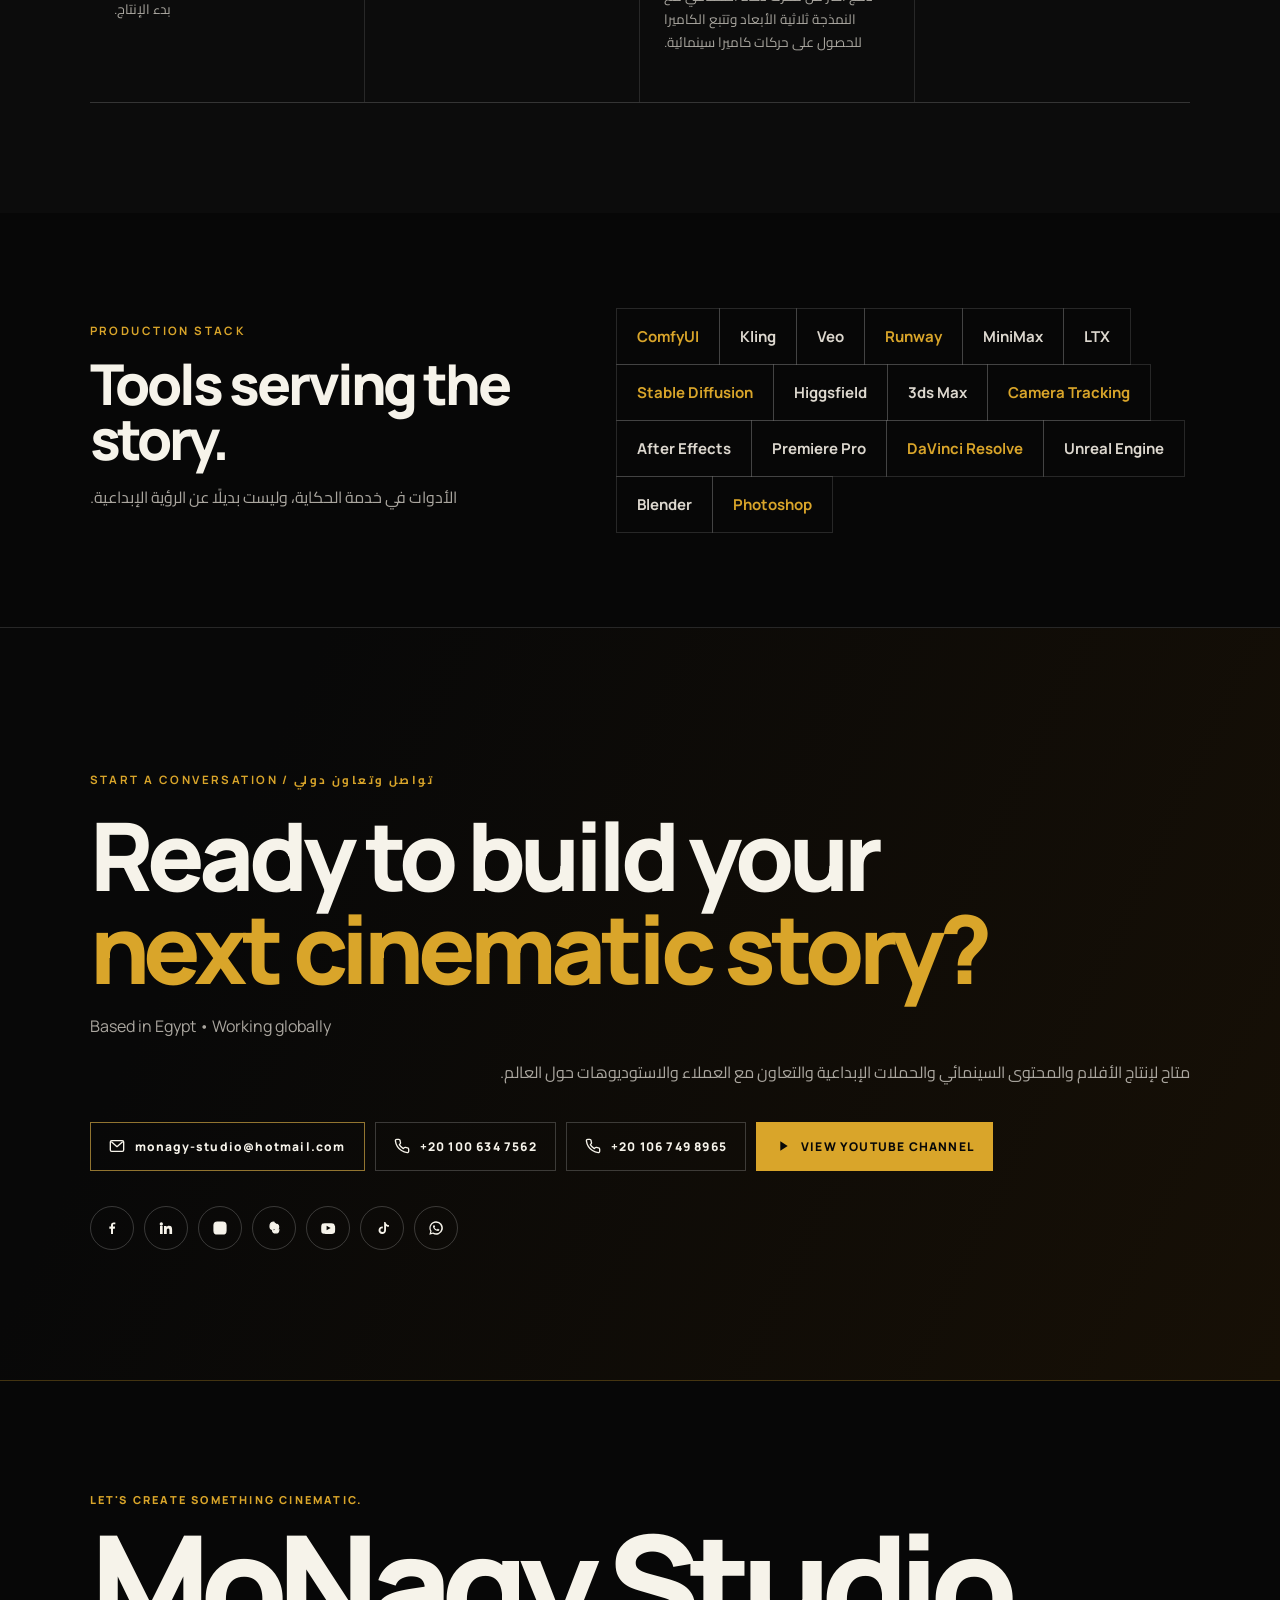
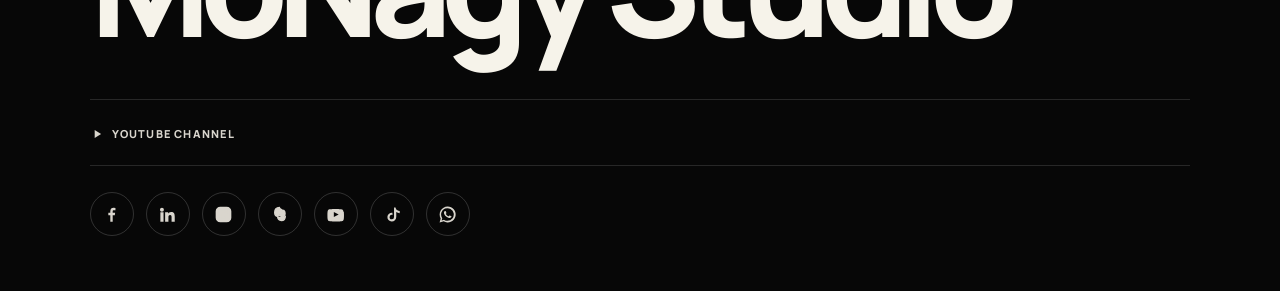
==== commit 6221752f: "Add Google Analytics 4 for MoNagy Portfolio" ====
--- a/index.html
+++ b/index.html
@@ -2,6 +2,15 @@
 <html lang="en">
 <head>
   <meta charset="utf-8">
+  <!-- Google Analytics 4: MoNagy Portfolio -->
+  <script async src="https://www.googletagmanager.com/gtag/js?id=G-Z3SCK476ZJ"></script>
+  <script>
+    window.dataLayer = window.dataLayer || [];
+    function gtag(){dataLayer.push(arguments);}
+    gtag('js', new Date());
+    gtag('config', 'G-Z3SCK476ZJ');
+  </script>
+
   <meta name="viewport" content="width=device-width,initial-scale=1">
   <meta name="description" content="Cinematic Generative AI filmmaking portfolio by Mohamed Nagy.">
   <title>MoNagy Studio — AI Filmmaker & Creative Director</title>
--- a/styles.css
+++ b/styles.css
@@ -269,3 +269,72 @@
   .workflow-grid article { min-height:auto; border-right:0; border-bottom:1px solid #ffffff1d; }
   .workflow-grid article:last-child { border-bottom:0; }
 }
+
+/* Keep uploaded covers fully visible on every screen. */
+.classic-hero { background:#050505; }
+.classic-site .cover { object-fit:contain; object-position:center center; background:#050505; }
+
+/* Hide automatic project sequence numbers. */
+.modern-project-number { display:none !important; }
+
+/* Keep the bilingual navigation visible on phones and tablets. */
+@media (max-width:900px) {
+  .classic-site .topbar {
+    height:112px;
+    align-items:flex-start;
+    padding-top:10px;
+    background:linear-gradient(to bottom,rgba(5,5,5,.98) 0%,rgba(5,5,5,.95) 72%,rgba(5,5,5,.72) 100%);
+  }
+  .classic-site nav {
+    display:flex;
+    position:absolute;
+    left:0;
+    right:0;
+    top:56px;
+    width:100%;
+    transform:none;
+    justify-content:space-evenly;
+    gap:8px;
+    padding:0 12px 8px;
+    font-size:.68rem;
+    letter-spacing:.08em;
+    white-space:nowrap;
+  }
+  .classic-site nav a {
+    min-width:0;
+    flex:1 1 0;
+    padding:5px 2px 7px;
+  }
+  .classic-site nav a .nav-label-ar {
+    font-size:9px;
+  }
+  .classic-site nav a::after {
+    inset:auto 8px 1px;
+  }
+  .classic-hero-content {
+    padding-top:126px;
+  }
+}
+
+@media (max-width:560px) {
+  .classic-site .topbar {
+    height:108px;
+    padding:8px 10px 0;
+  }
+  .classic-site nav {
+    top:52px;
+    gap:2px;
+    padding:0 4px 7px;
+    font-size:.58rem;
+    letter-spacing:.045em;
+  }
+  .classic-site nav a {
+    padding-inline:1px;
+  }
+  .classic-site nav a .nav-label-ar {
+    font-size:8px;
+  }
+  .classic-hero-content {
+    padding-top:122px;
+  }
+}
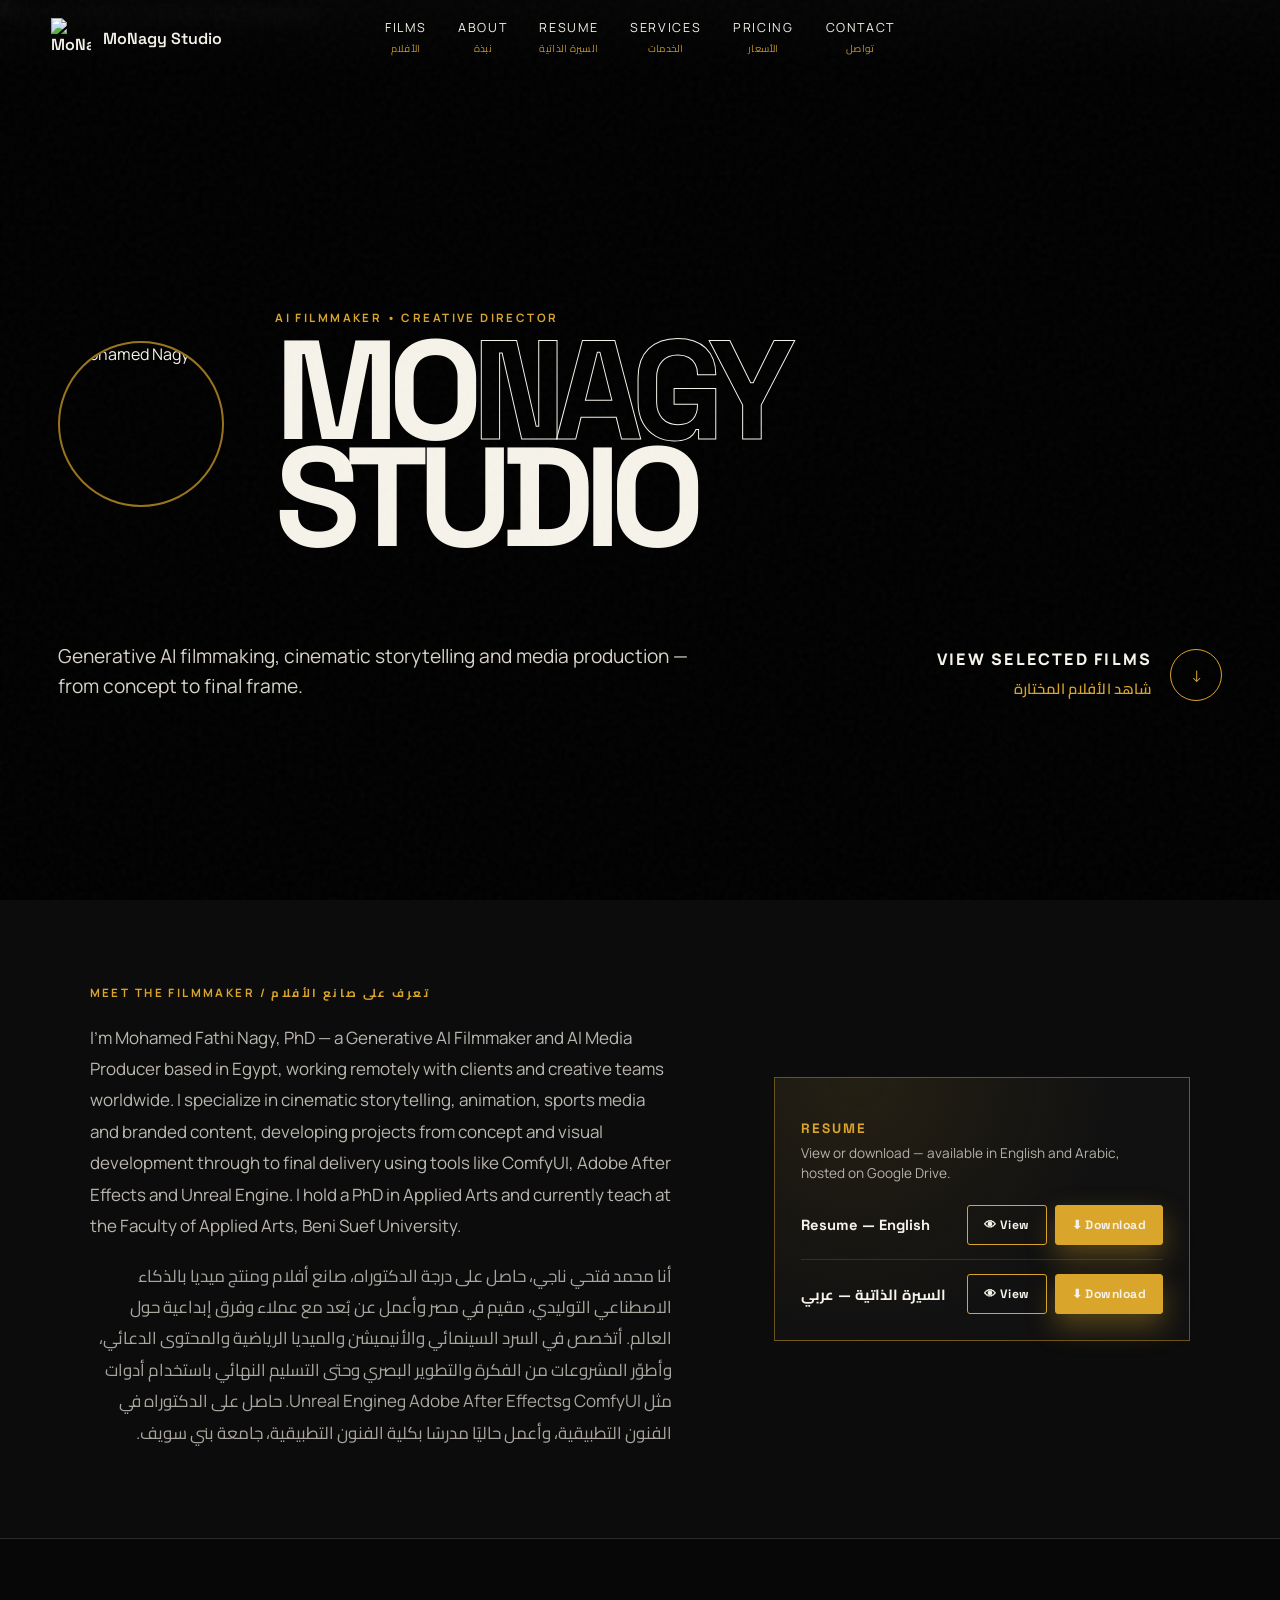
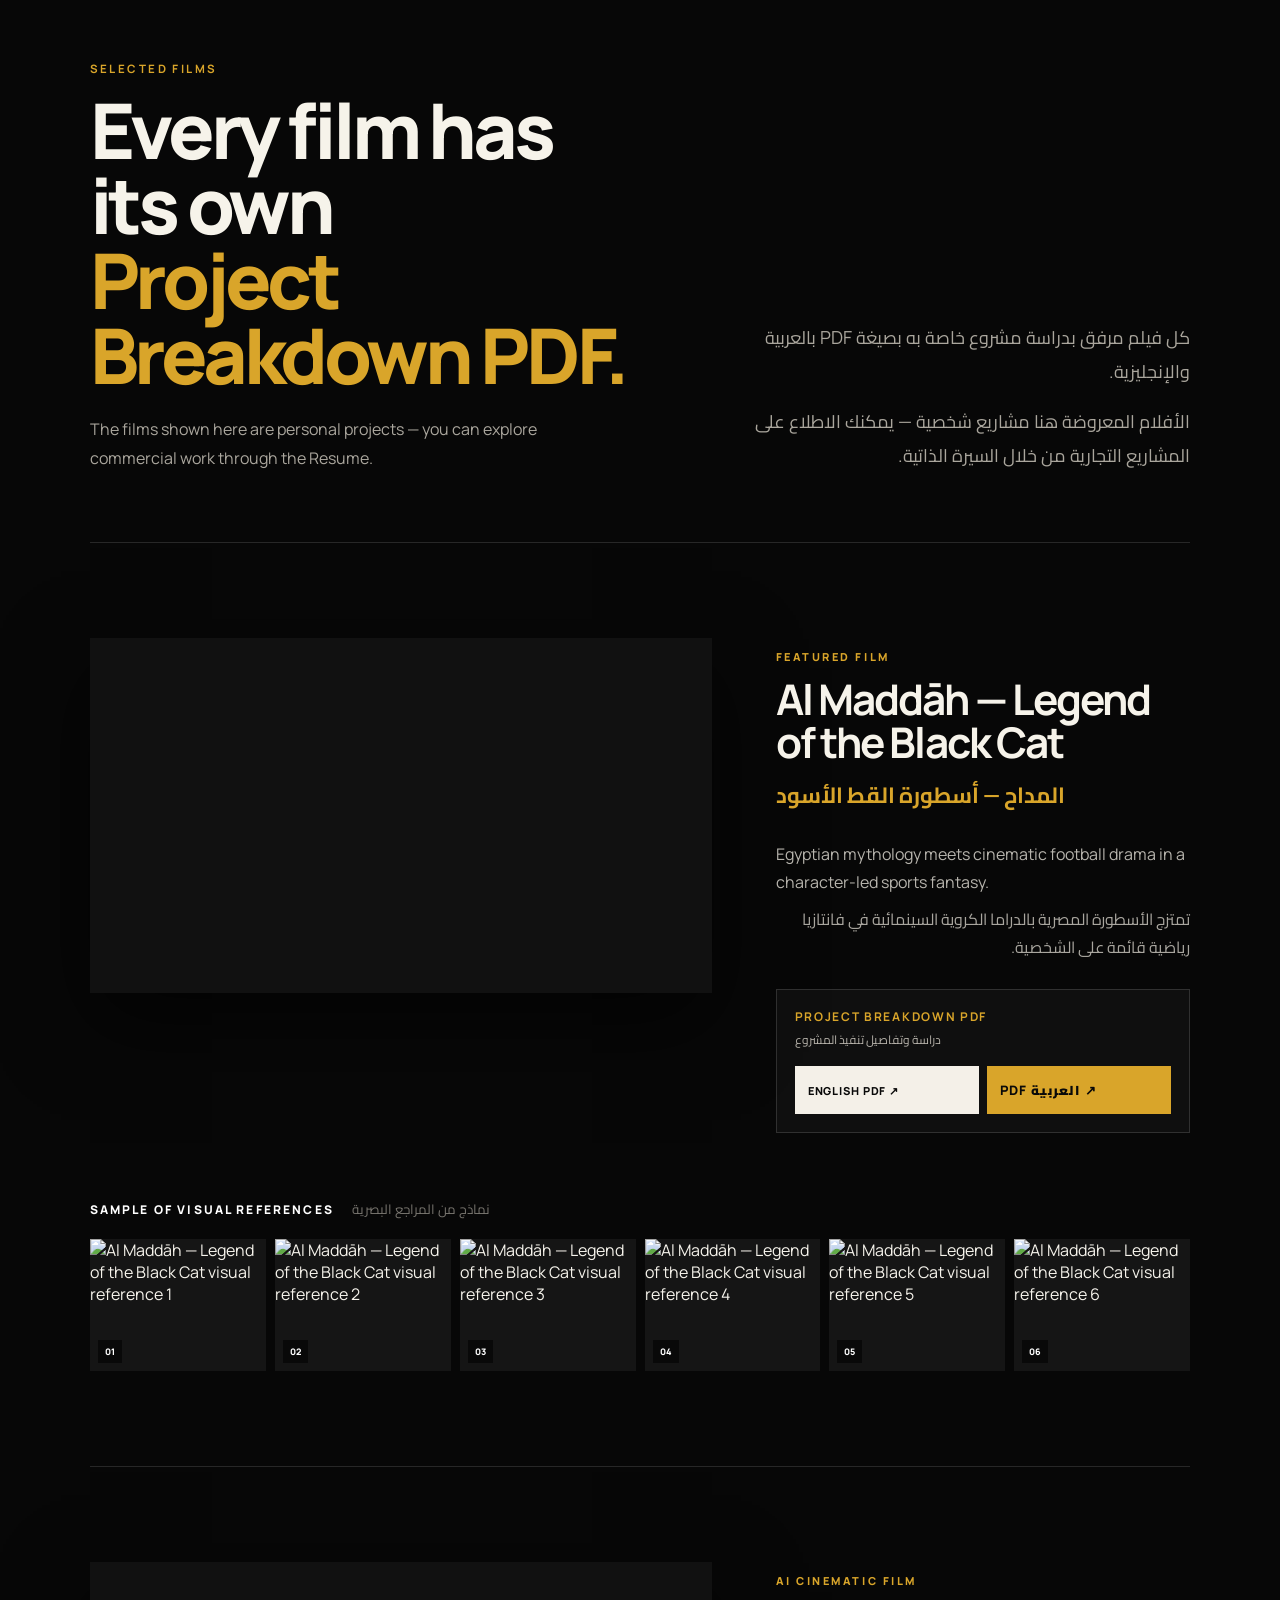
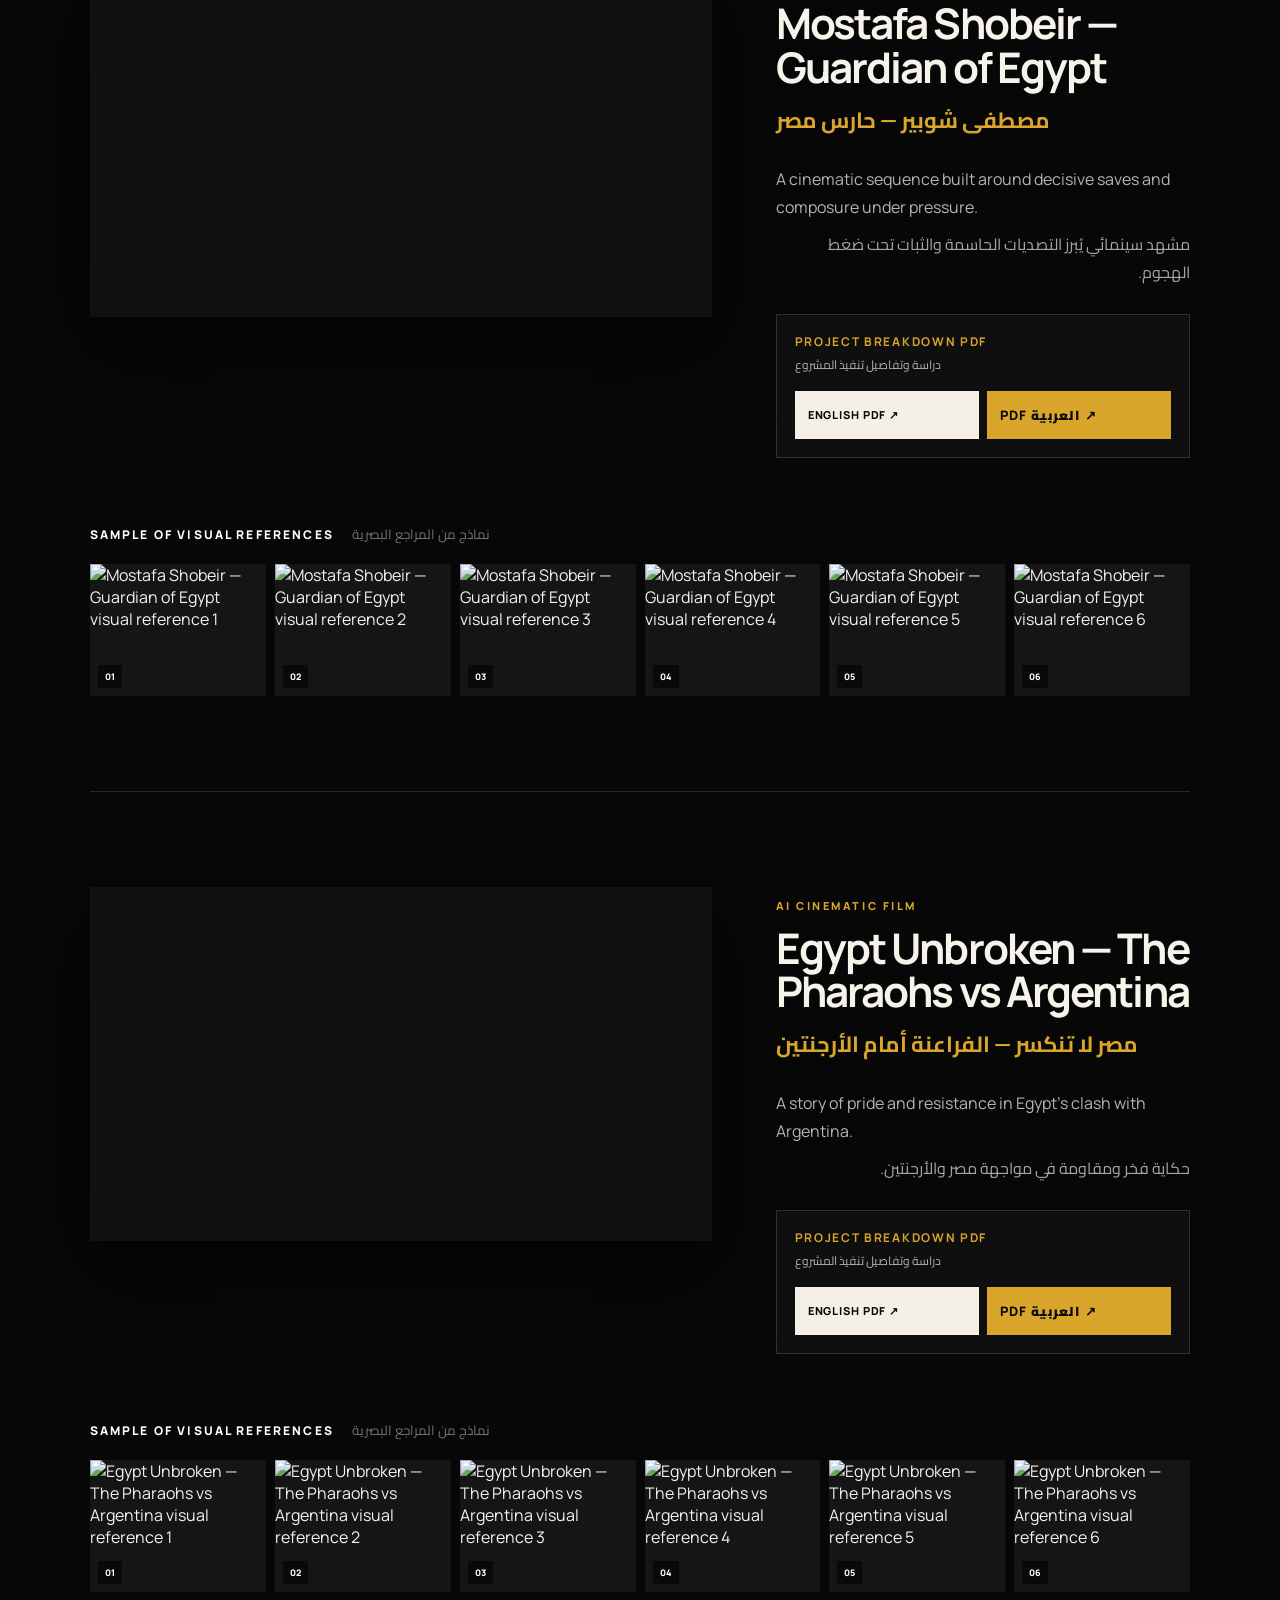
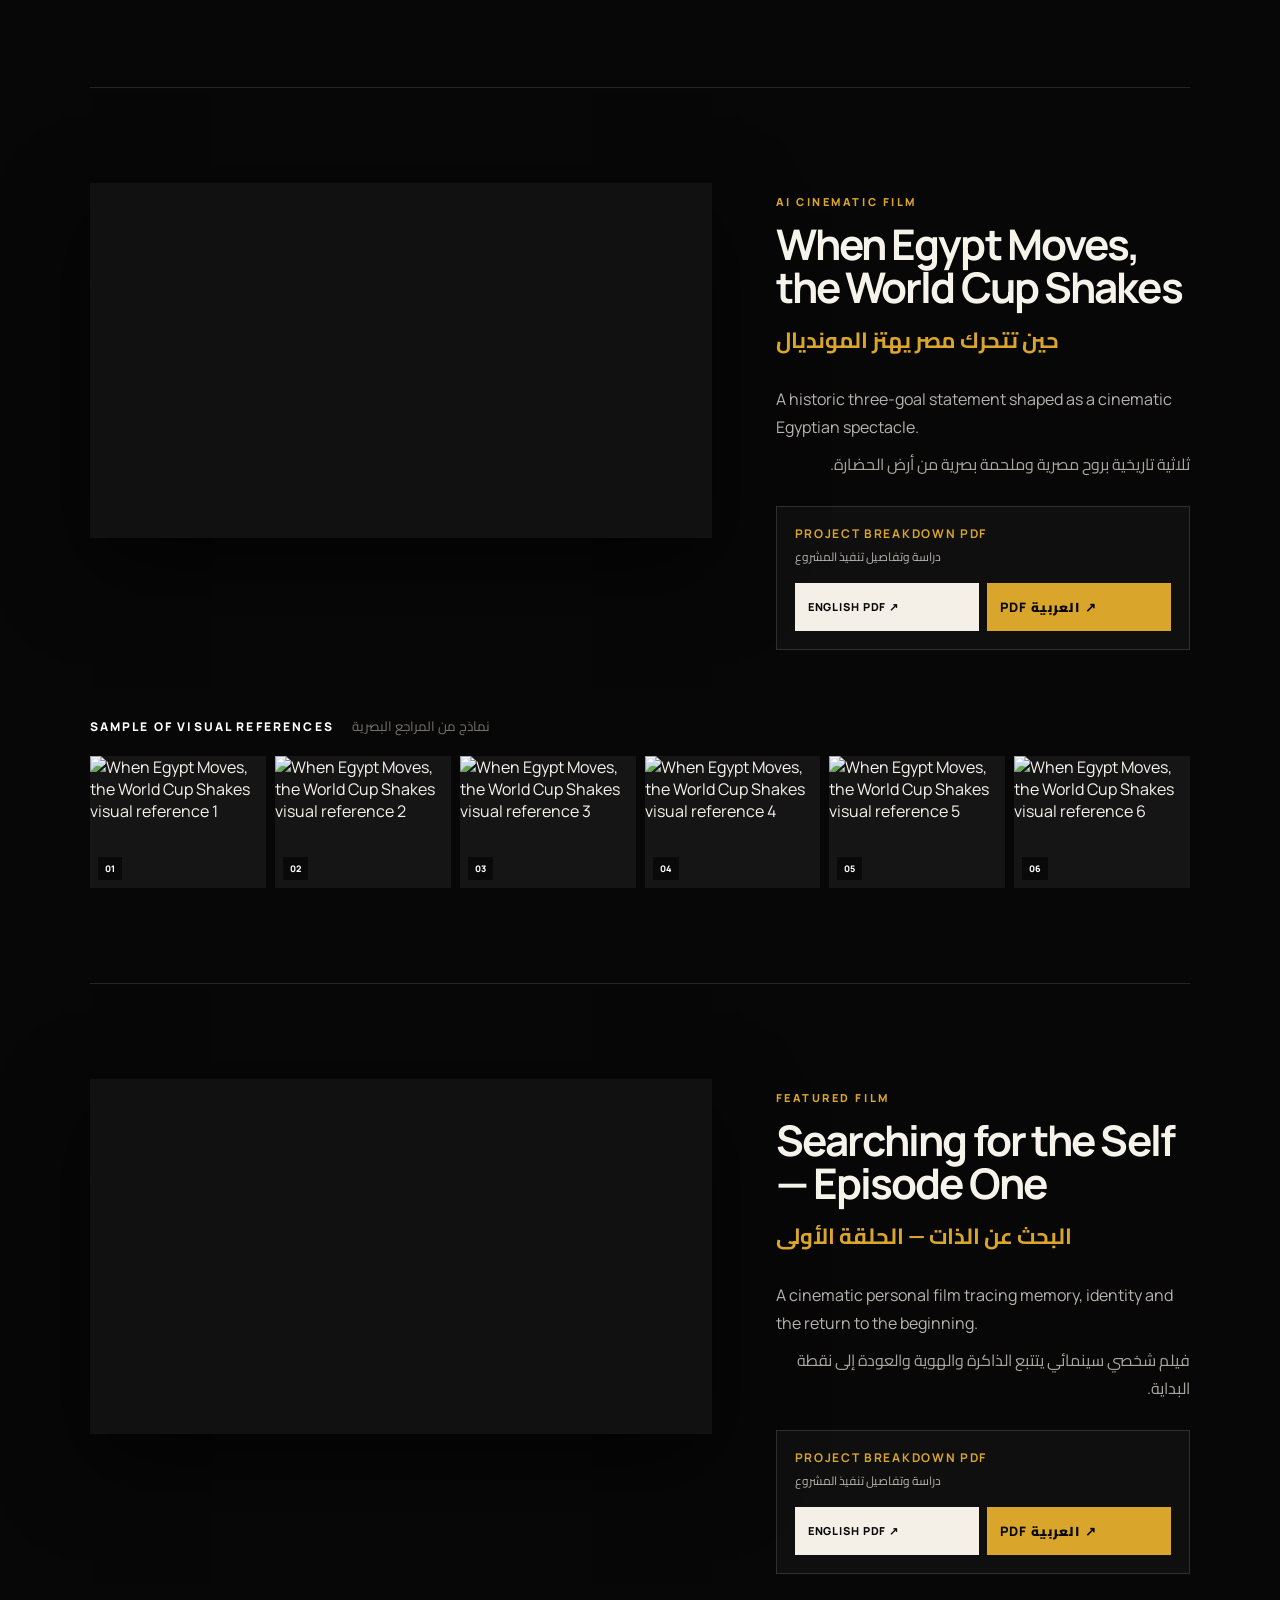
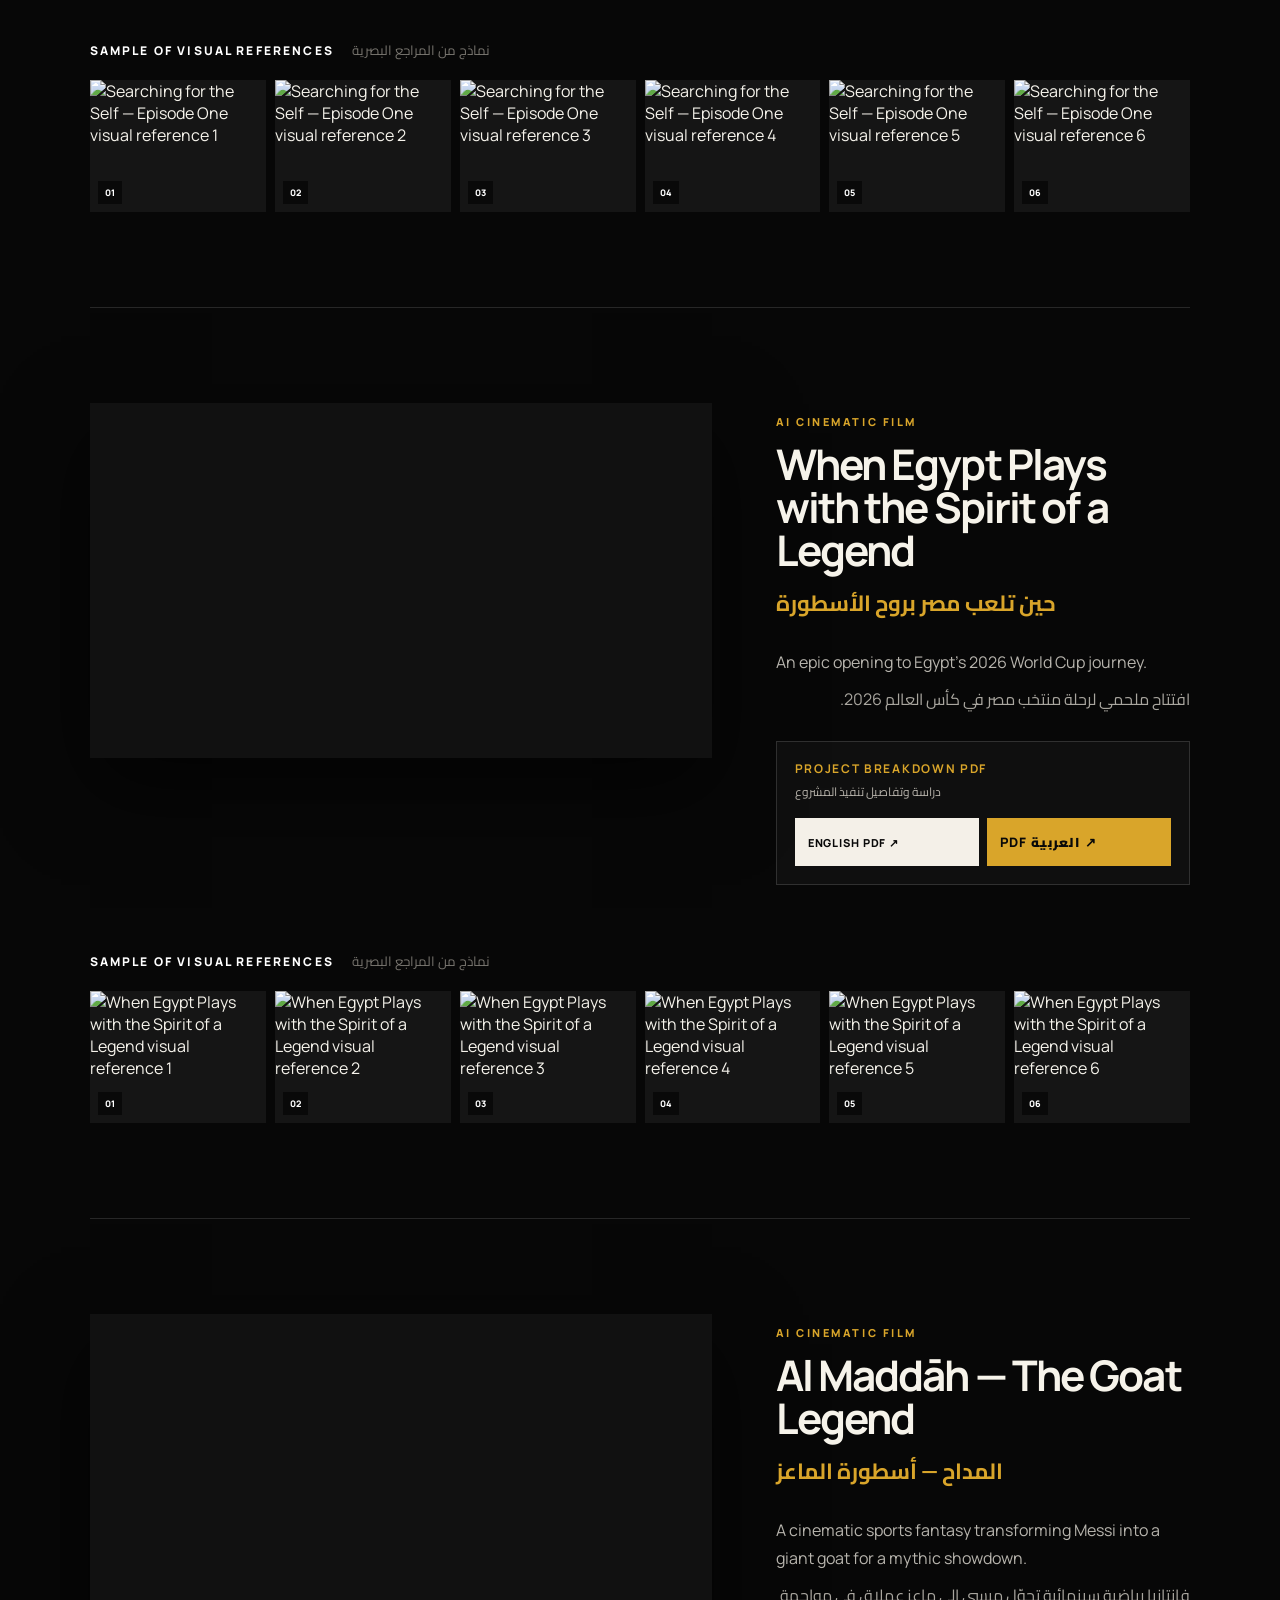
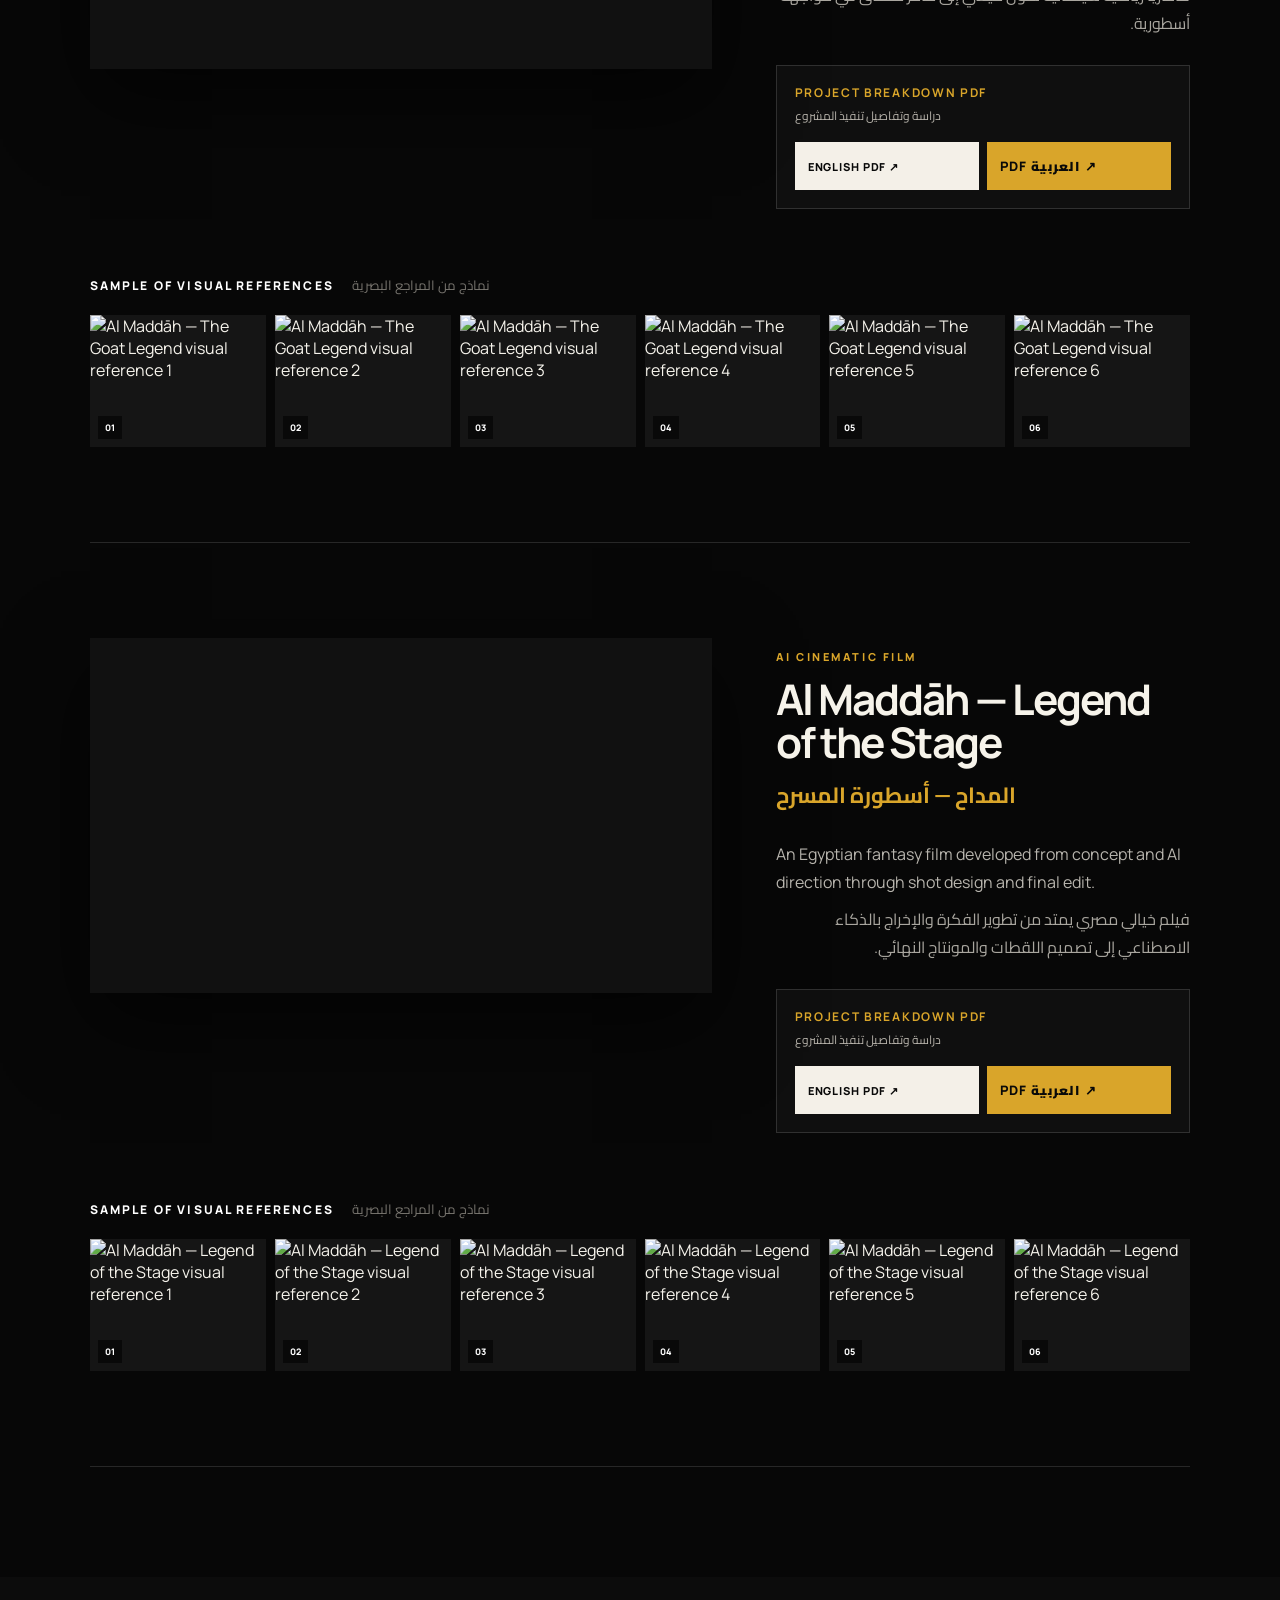
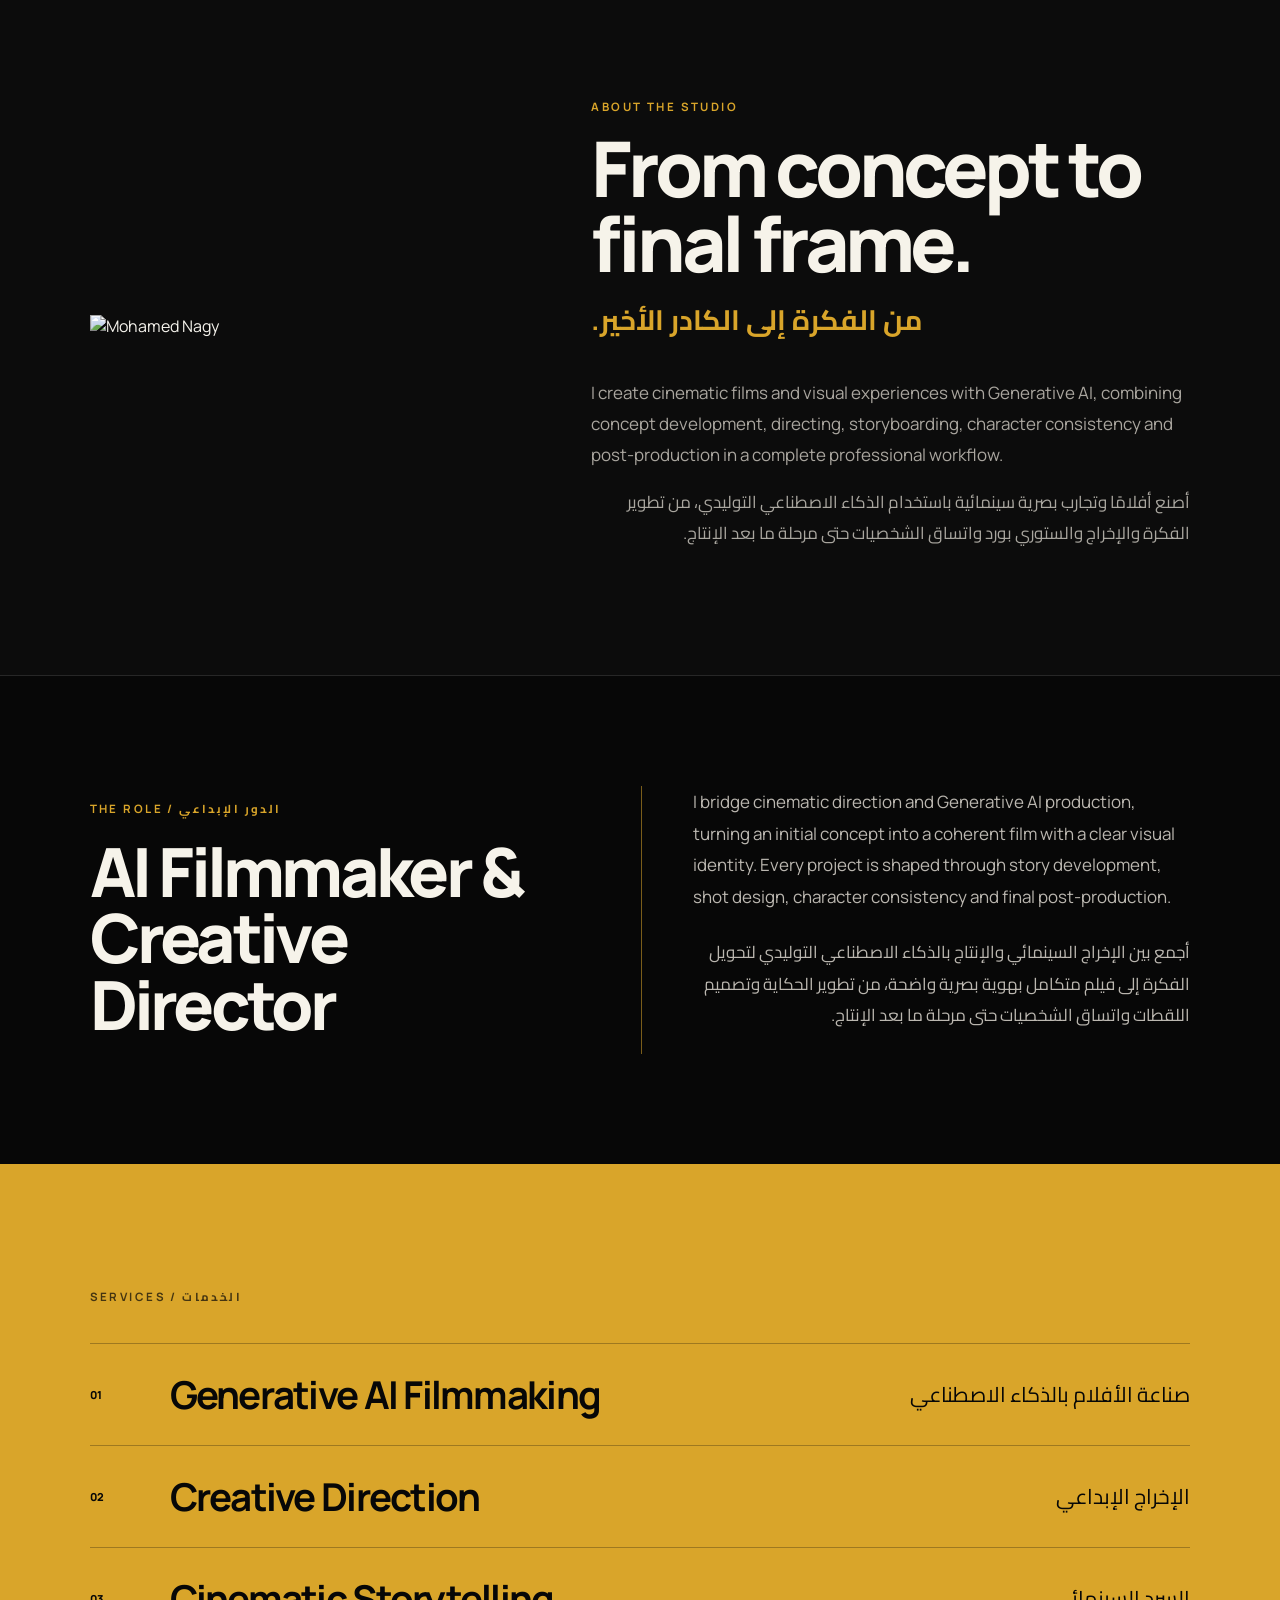
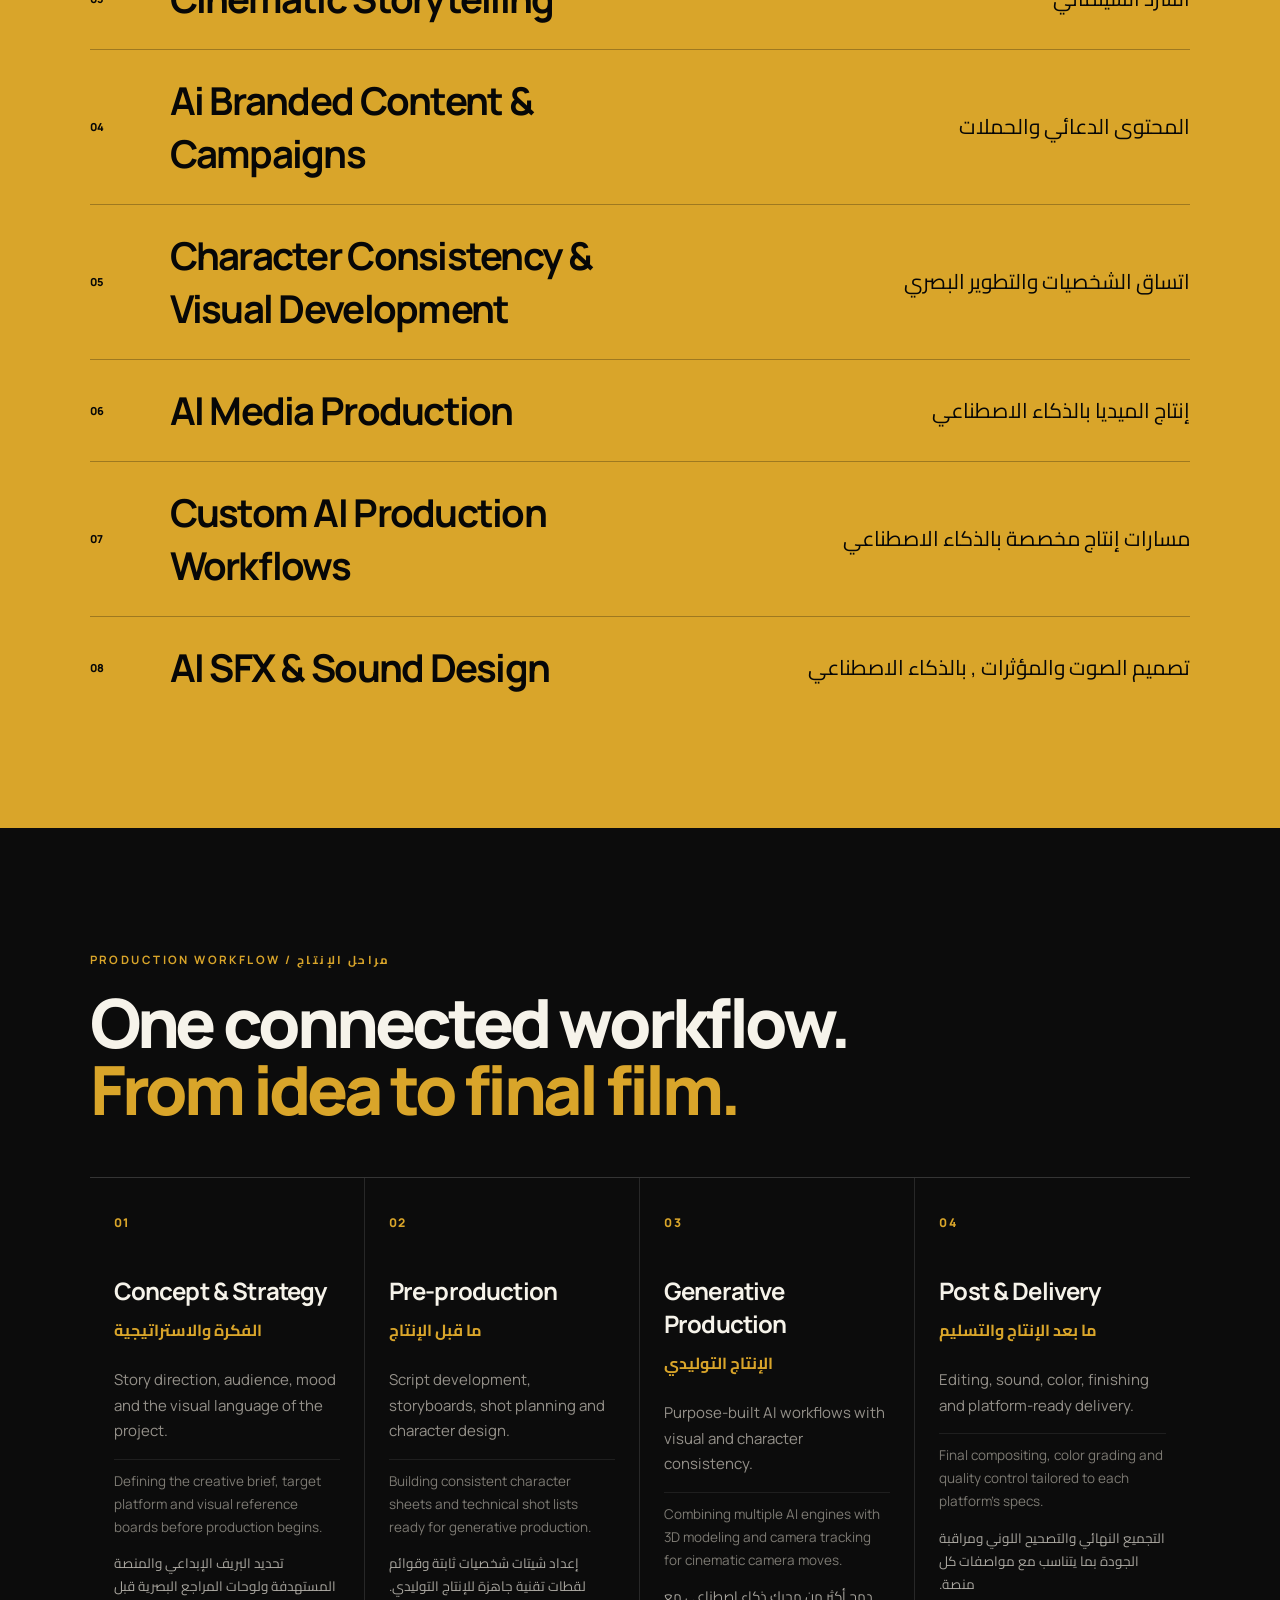
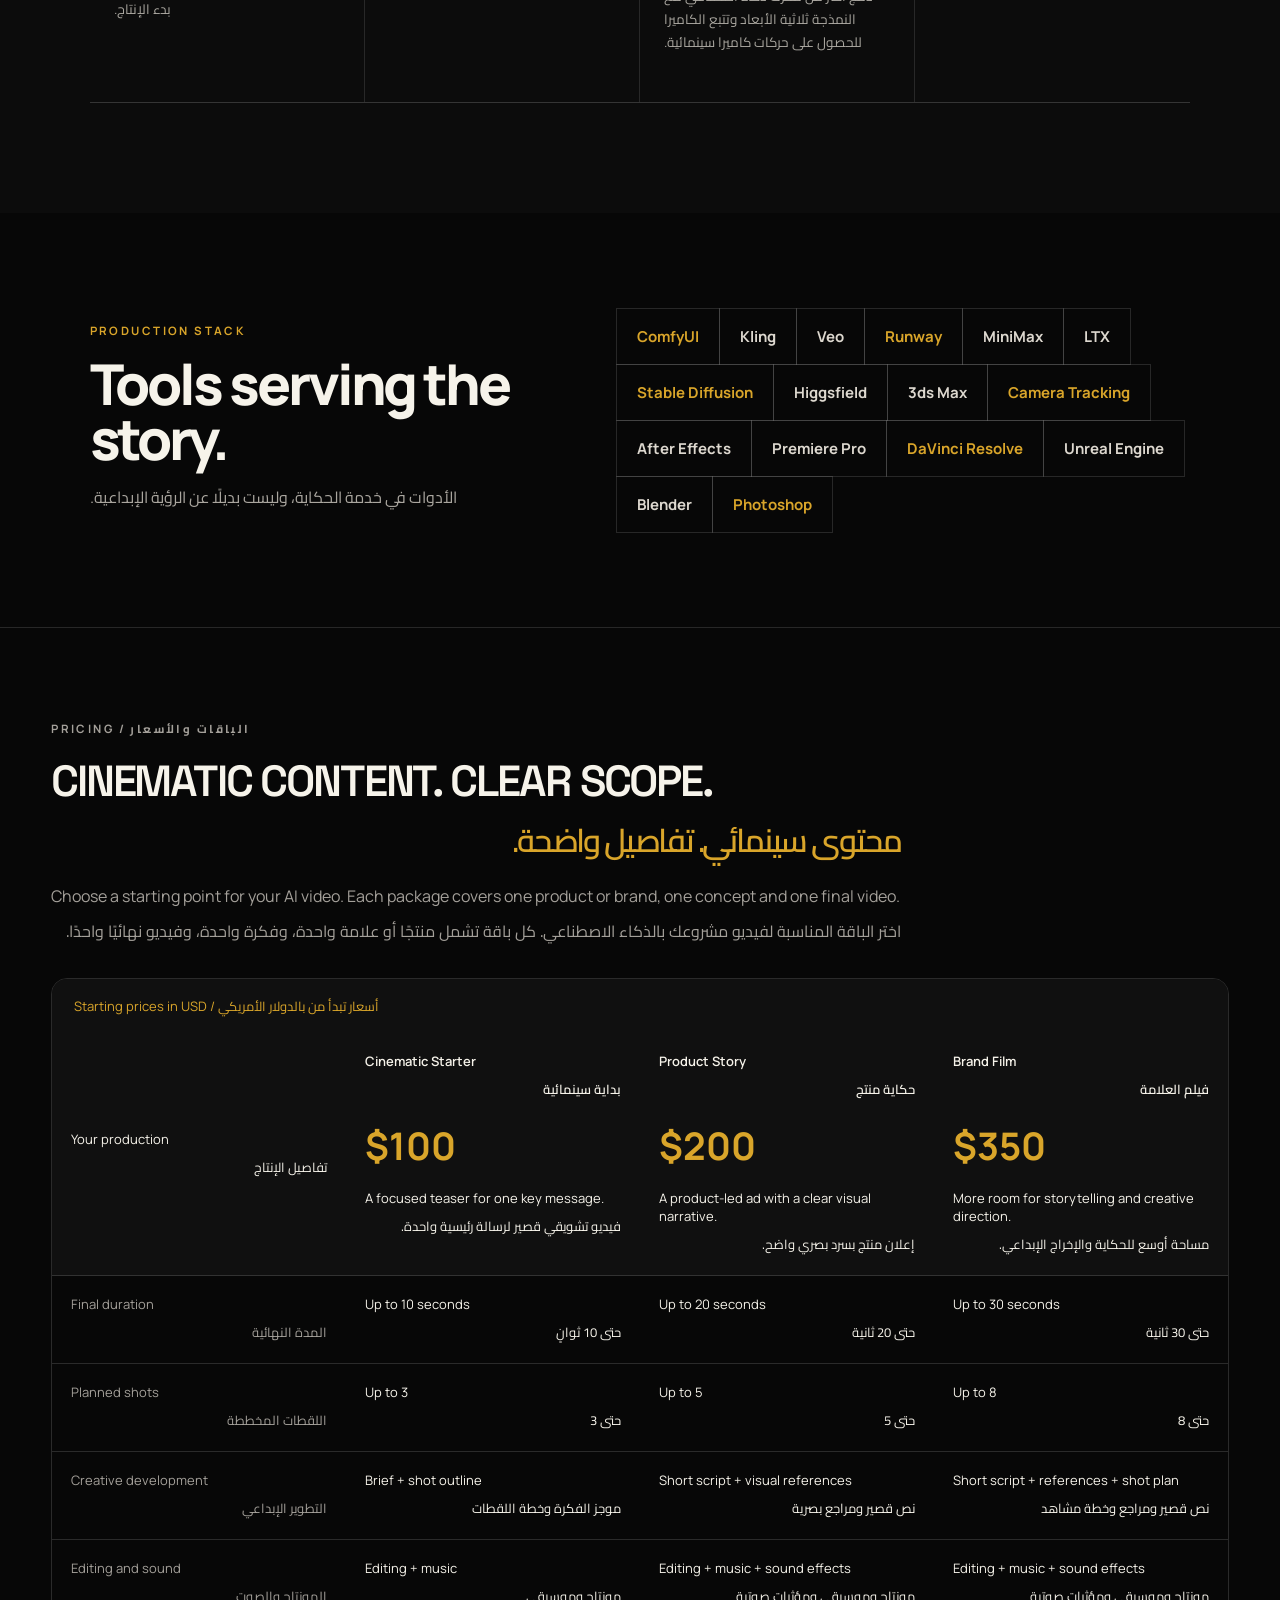
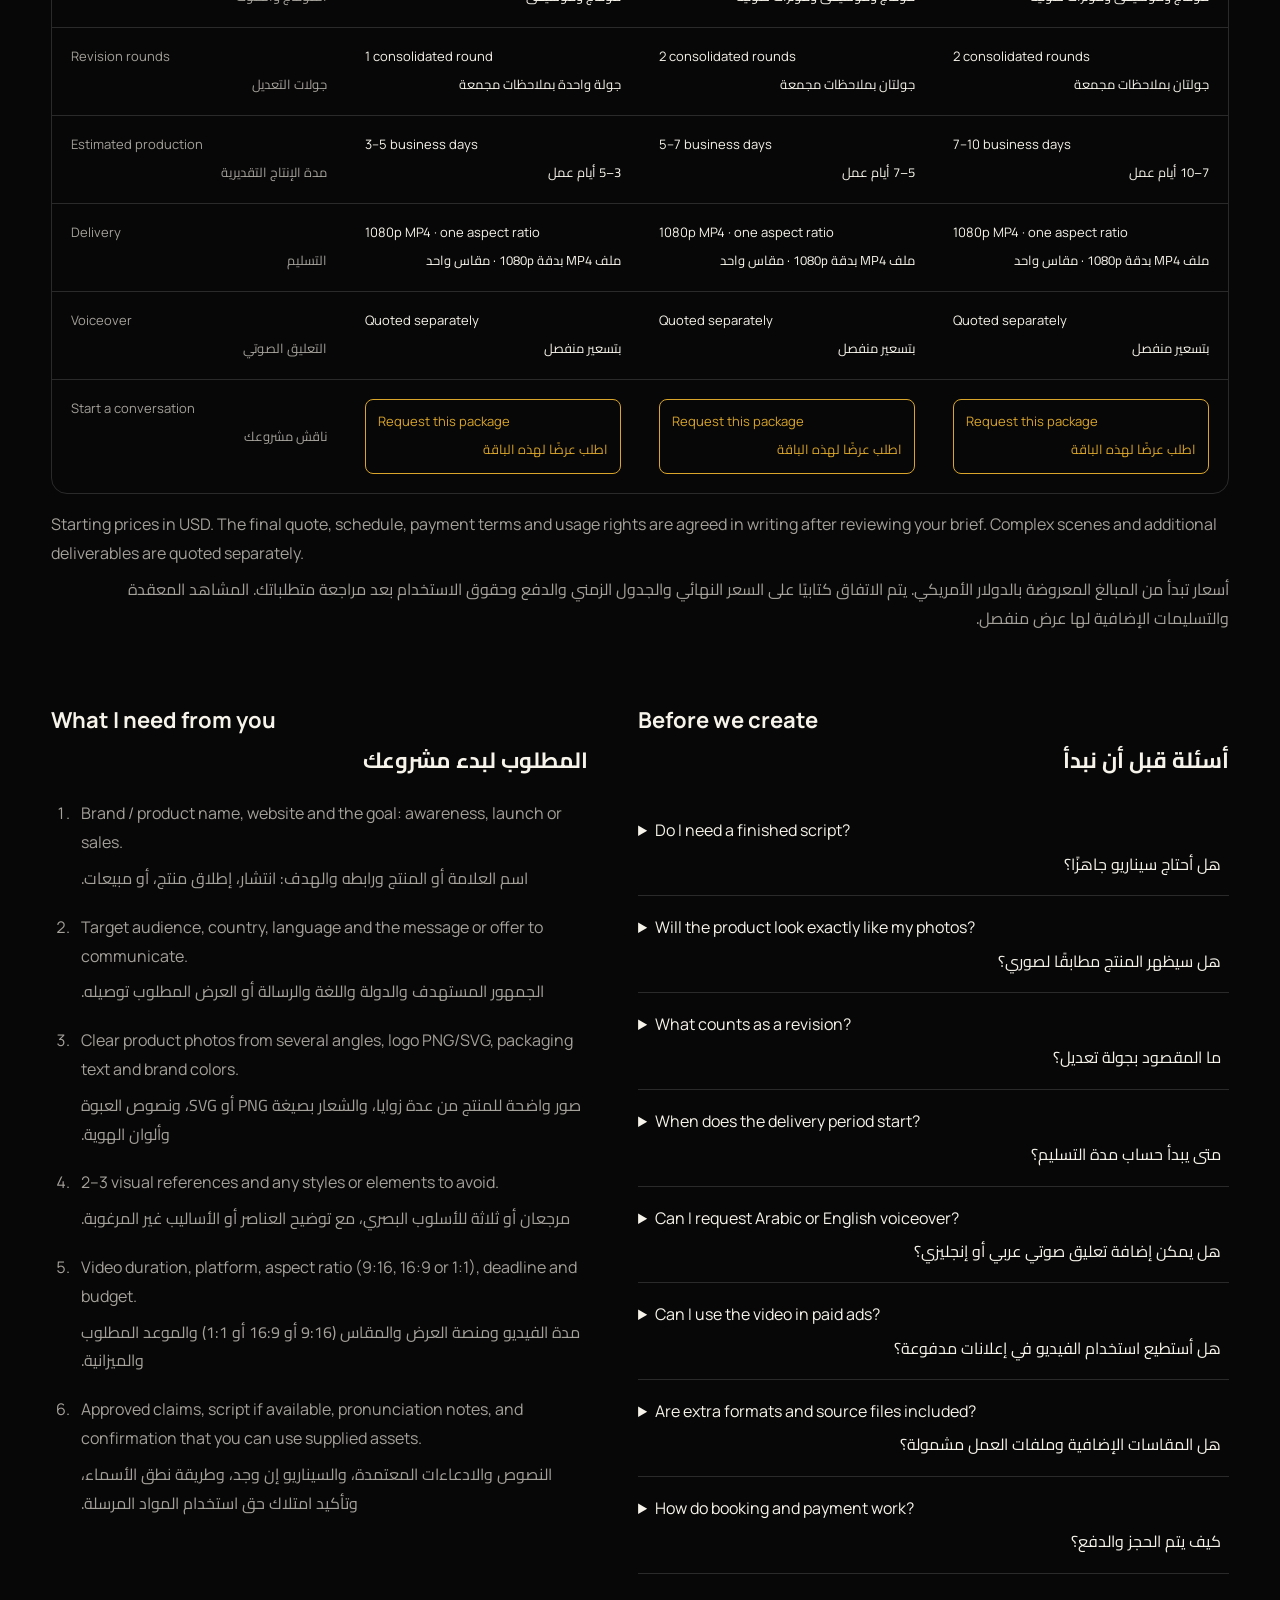
==== commit fdc23b9d: "Add editable bilingual pricing: index.html" ====
--- a/index.html
+++ b/index.html
@@ -17,6 +17,7 @@
   <link rel="icon" type="image/png" href="assets/logo-mark.png">
   <link rel="apple-touch-icon" href="assets/logo-mark.png">
   <link rel="stylesheet" href="styles.css">
+  <link rel="stylesheet" href="pricing.css">
 </head>
 <body>
   <main class="studio-site classic-site" id="site" dir="ltr" style="--studio-bg:#070707;--studio-accent:#d9a52a">
@@ -28,6 +29,7 @@
         <a href="#about"><span class="nav-label-en">About</span><span class="nav-label-ar" dir="rtl">نبذة</span></a>
         <a href="#bio"><span class="nav-label-en">Resume</span><span class="nav-label-ar" dir="rtl">السيرة الذاتية</span></a>
         <a href="#services"><span class="nav-label-en">Services</span><span class="nav-label-ar" dir="rtl">الخدمات</span></a>
+        <a href="#pricing"><span class="nav-label-en">Pricing</span><span class="nav-label-ar" dir="rtl">الأسعار</span></a>
         <a href="#contact"><span class="nav-label-en">Contact</span><span class="nav-label-ar" dir="rtl">تواصل</span></a>
       </nav>
     </header>
@@ -119,6 +121,8 @@
       <div class="stack-list"><span>ComfyUI</span><span>Kling</span><span>Veo</span><span>Runway</span><span>MiniMax</span><span>LTX</span><span>Stable Diffusion</span><span>Higgsfield</span><span>3ds Max</span><span>Camera Tracking</span><span>After Effects</span><span>Premiere Pro</span><span>DaVinci Resolve</span><span>Unreal Engine</span><span>Blender</span><span>Photoshop</span></div>
     </section>
 
+    <section id="pricing" aria-label="Pricing and project requirements / الأسعار ومتطلبات المشروع"><p>Loading packages / جارٍ تحميل الباقات</p></section>
+
     <section id="contact" class="contact-cta-section">
       <p class="classic-eyebrow">START A CONVERSATION / تواصل وتعاون دولي</p><h2>Ready to build your<br><em>next cinematic story?</em></h2><p>Based in Egypt • Working globally</p><p dir="rtl">متاح لإنتاج الأفلام والمحتوى السينمائي والحملات الإبداعية والتعاون مع العملاء والاستوديوهات حول العالم.</p>
       <div>
@@ -154,5 +158,7 @@
   </main>
   <script src="content.js"></script>
   <script src="site.js"></script>
+  <script src="pricing.js"></script>
+  <script src="visit-notifications.js"></script>
 </body>
 </html>
--- a/pricing.css
+++ b/pricing.css
@@ -0,0 +1,34 @@
+
+/* Editable bilingual pricing */
+#pricing { max-width:var(--max,1480px); margin:auto; padding:80px clamp(20px,4vw,72px); scroll-margin-top:90px; }
+#pricing .price-bilingual { display:grid; gap:7px; }
+#pricing .price-ar { font-family:Cairo,sans-serif; }
+#pricing .price-en { direction:ltr; }
+#pricing .price-ar { direction:rtl; }
+#pricing .pricing-heading { max-width:850px; margin-bottom:32px; }
+#pricing h2 { font-size:clamp(26px,3.4vw,48px); line-height:1.35; margin:12px 0 20px; }
+#pricing h2 .price-ar { color:var(--gold,#d9a52a); font-size:.75em; }
+#pricing p, #pricing li { line-height:1.8; color:var(--muted,#aaa); }
+#pricing .pricing-scroll { overflow-x:auto; border:1px solid var(--line,#444); border-radius:16px; }
+#pricing .pricing-table { border-collapse:collapse; width:100%; min-width:780px; font-size:13px; }
+#pricing caption { text-align:start; padding:15px 22px; color:var(--gold,#d9a52a); background:var(--panel,#101010); }
+#pricing th, #pricing td { padding:19px; border-bottom:1px solid var(--line,#444); vertical-align:top; width:25%; text-align:start; }
+#pricing thead th { background:var(--panel,#101010); }
+#pricing thead th:first-child { vertical-align:middle; }
+#pricing th { font-weight:600; }
+#pricing tbody th { color:var(--muted,#aaa); font-weight:400; }
+#pricing tbody tr:last-child > * { border-bottom:0; }
+#pricing .package-price { display:block; font-size:38px; color:var(--gold,#d9a52a); margin:18px 0; direction:ltr; }
+#pricing thead .price-bilingual:last-child { font-weight:400; }
+#pricing .pricing-cta { display:block; padding:12px; border:1px solid var(--gold,#d9a52a); border-radius:8px; color:var(--gold,#d9a52a); }
+#pricing .pricing-cta:hover { background:var(--gold,#d9a52a); color:#070707; }
+#pricing a:focus-visible, #pricing summary:focus-visible, #pricing .pricing-scroll:focus-visible { outline:3px solid var(--gold,#d9a52a); outline-offset:4px; }
+#pricing .pricing-details { display:grid; grid-template-columns:1fr 1.1fr; gap:50px; margin-top:50px; }
+#pricing h3 { font-size:22px; line-height:1.5; }
+#pricing ol { padding-inline-start:22px; }
+#pricing li { margin-bottom:20px; padding-inline-start:8px; }
+#pricing details { padding:18px 0; border-bottom:1px solid var(--line,#444); }
+#pricing summary { cursor:pointer; line-height:1.65; }
+#pricing summary .price-bilingual { display:inline-grid; width:calc(100% - 25px); vertical-align:top; }
+#pricing .pricing-custom { display:block; padding:24px; margin-top:32px; border:1px solid var(--gold,#d9a52a); border-radius:12px; line-height:1.7; }
+@media(max-width:700px) { #pricing .pricing-details { grid-template-columns:1fr; gap:18px; } #pricing { padding-top:50px; } #pricing .pricing-table { min-width:740px; } }
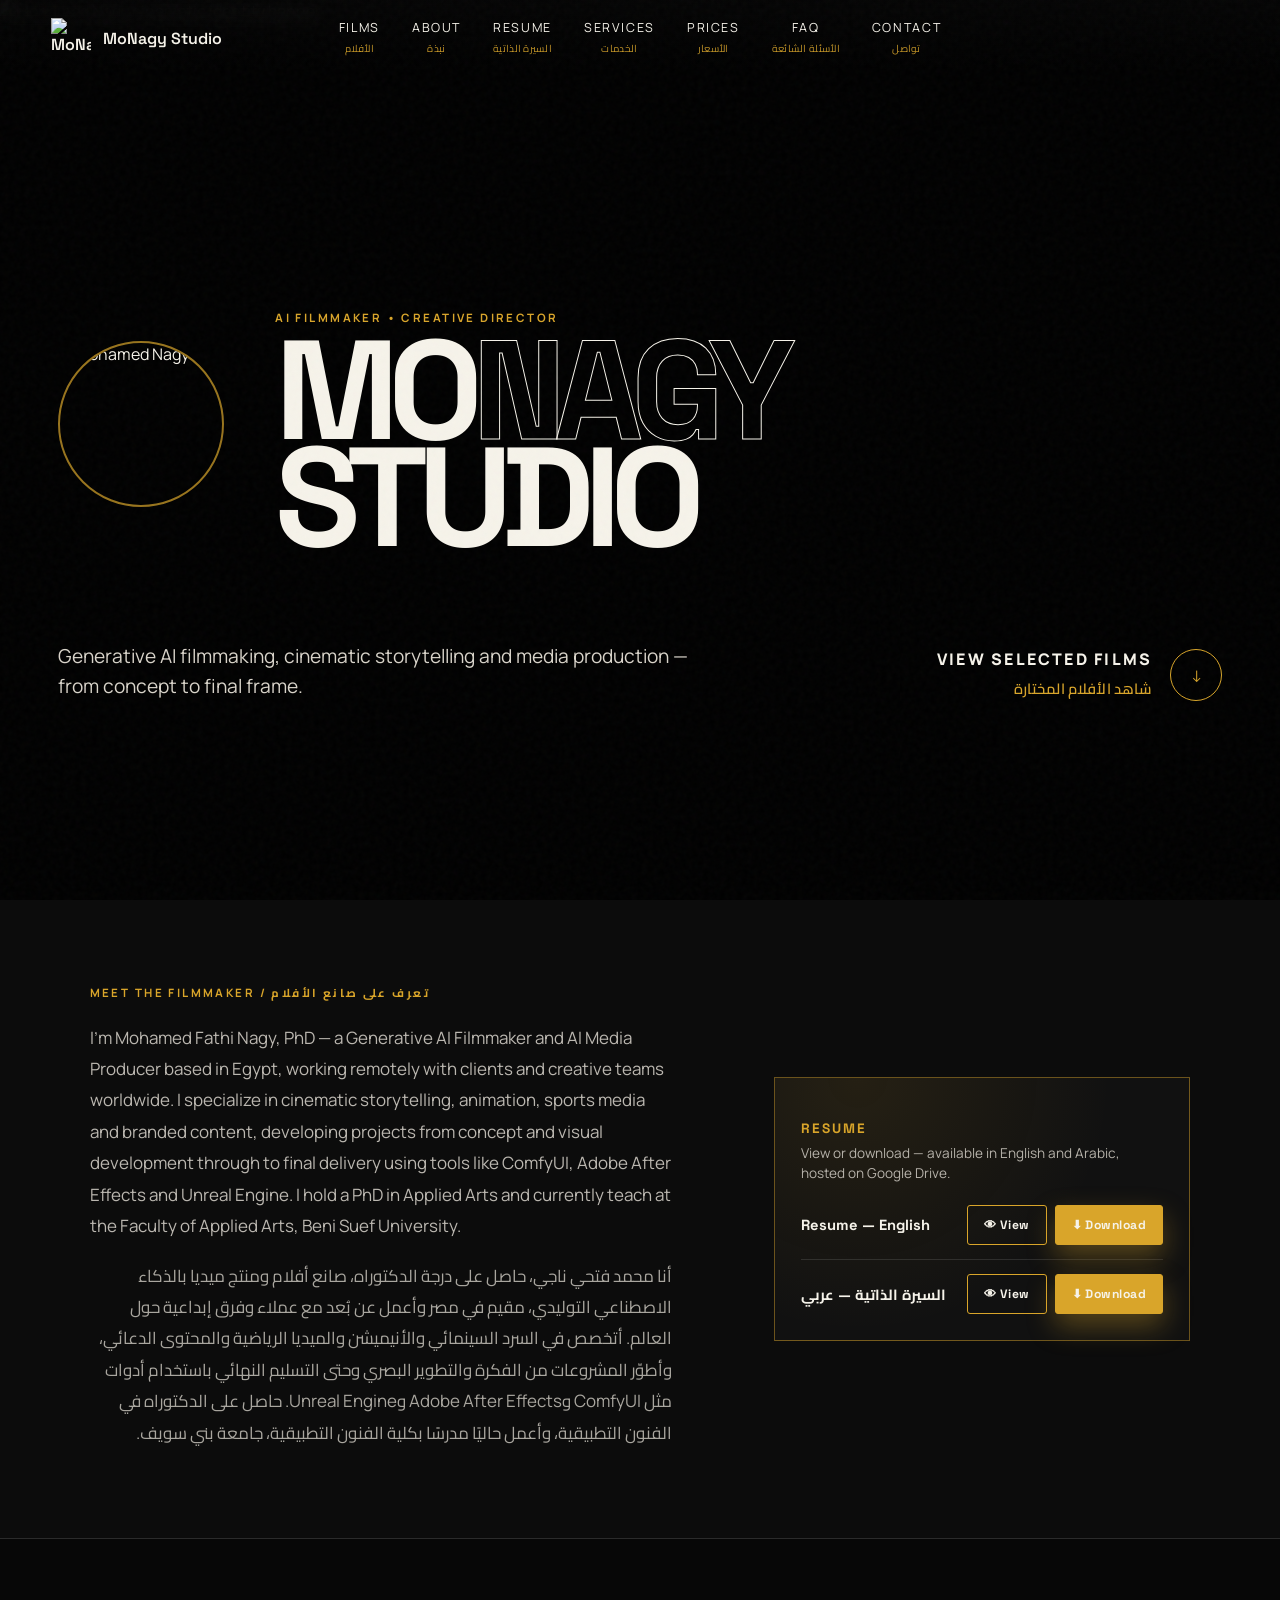
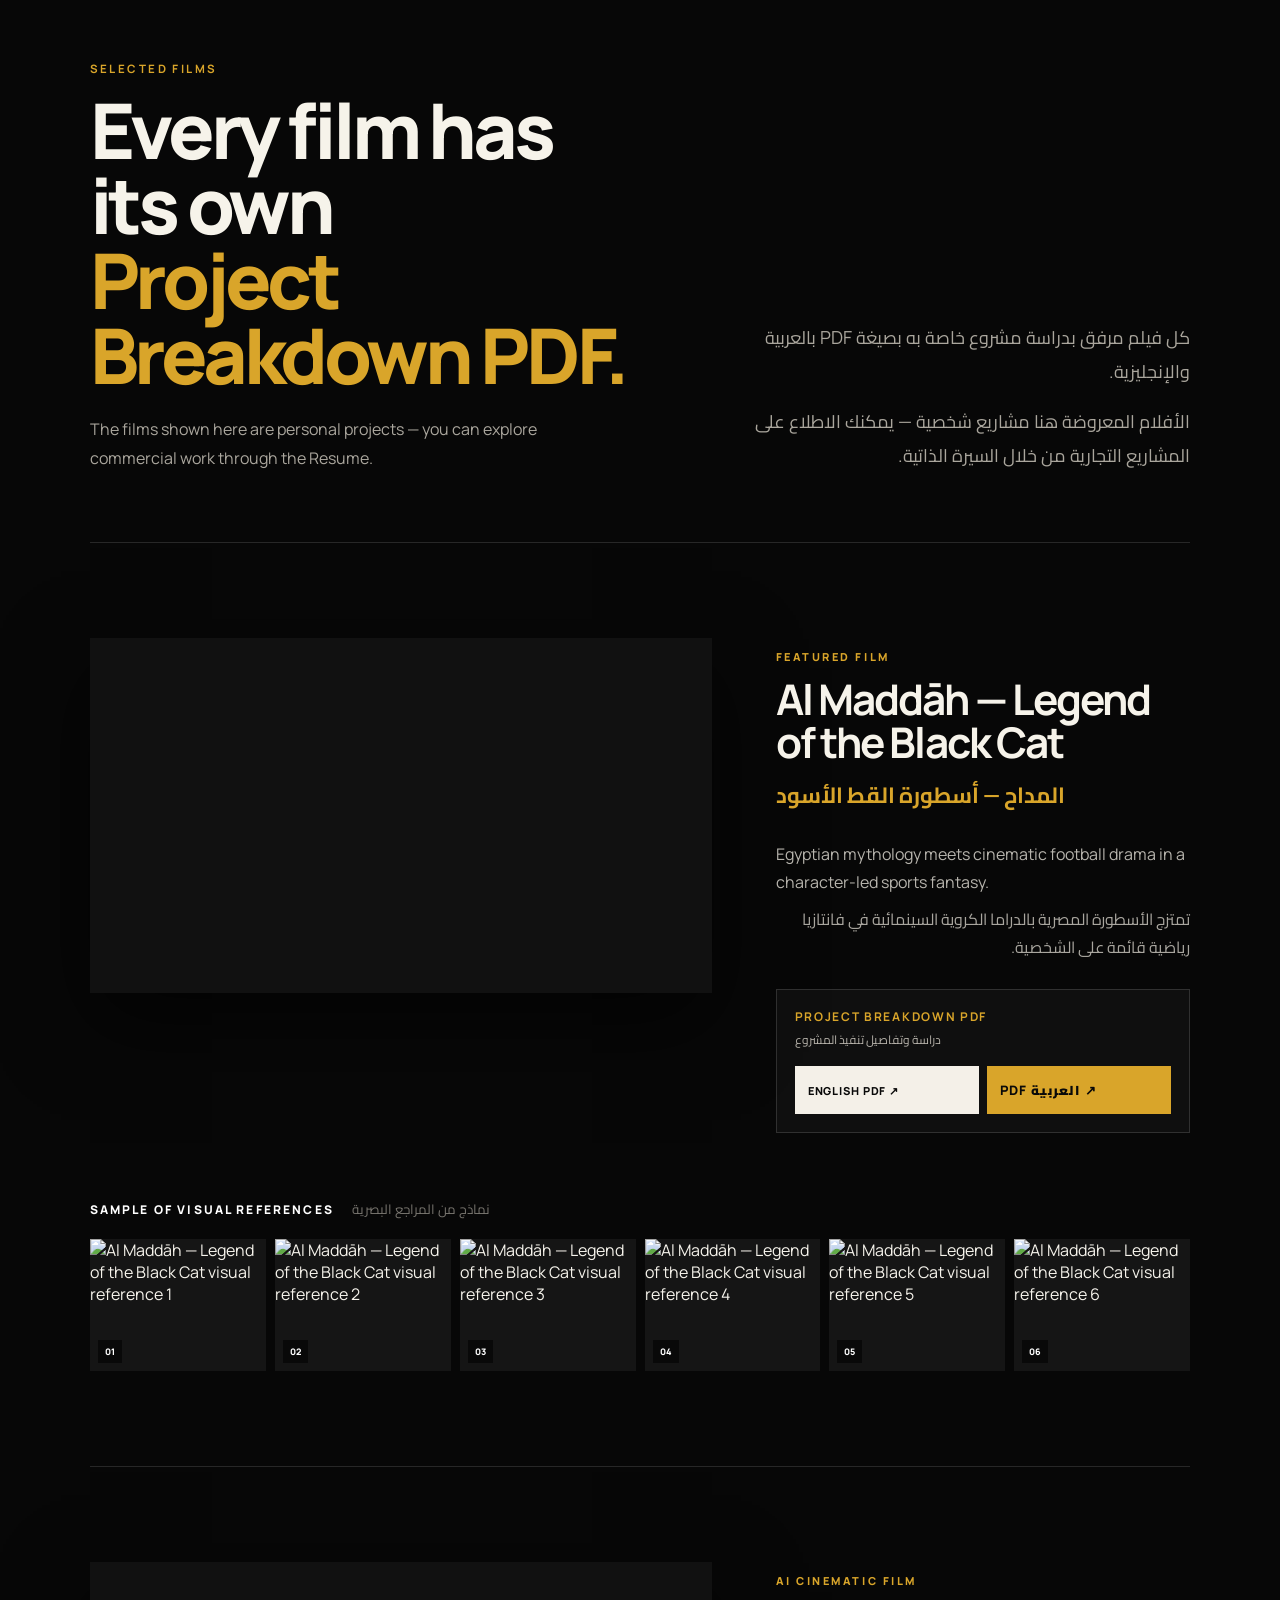
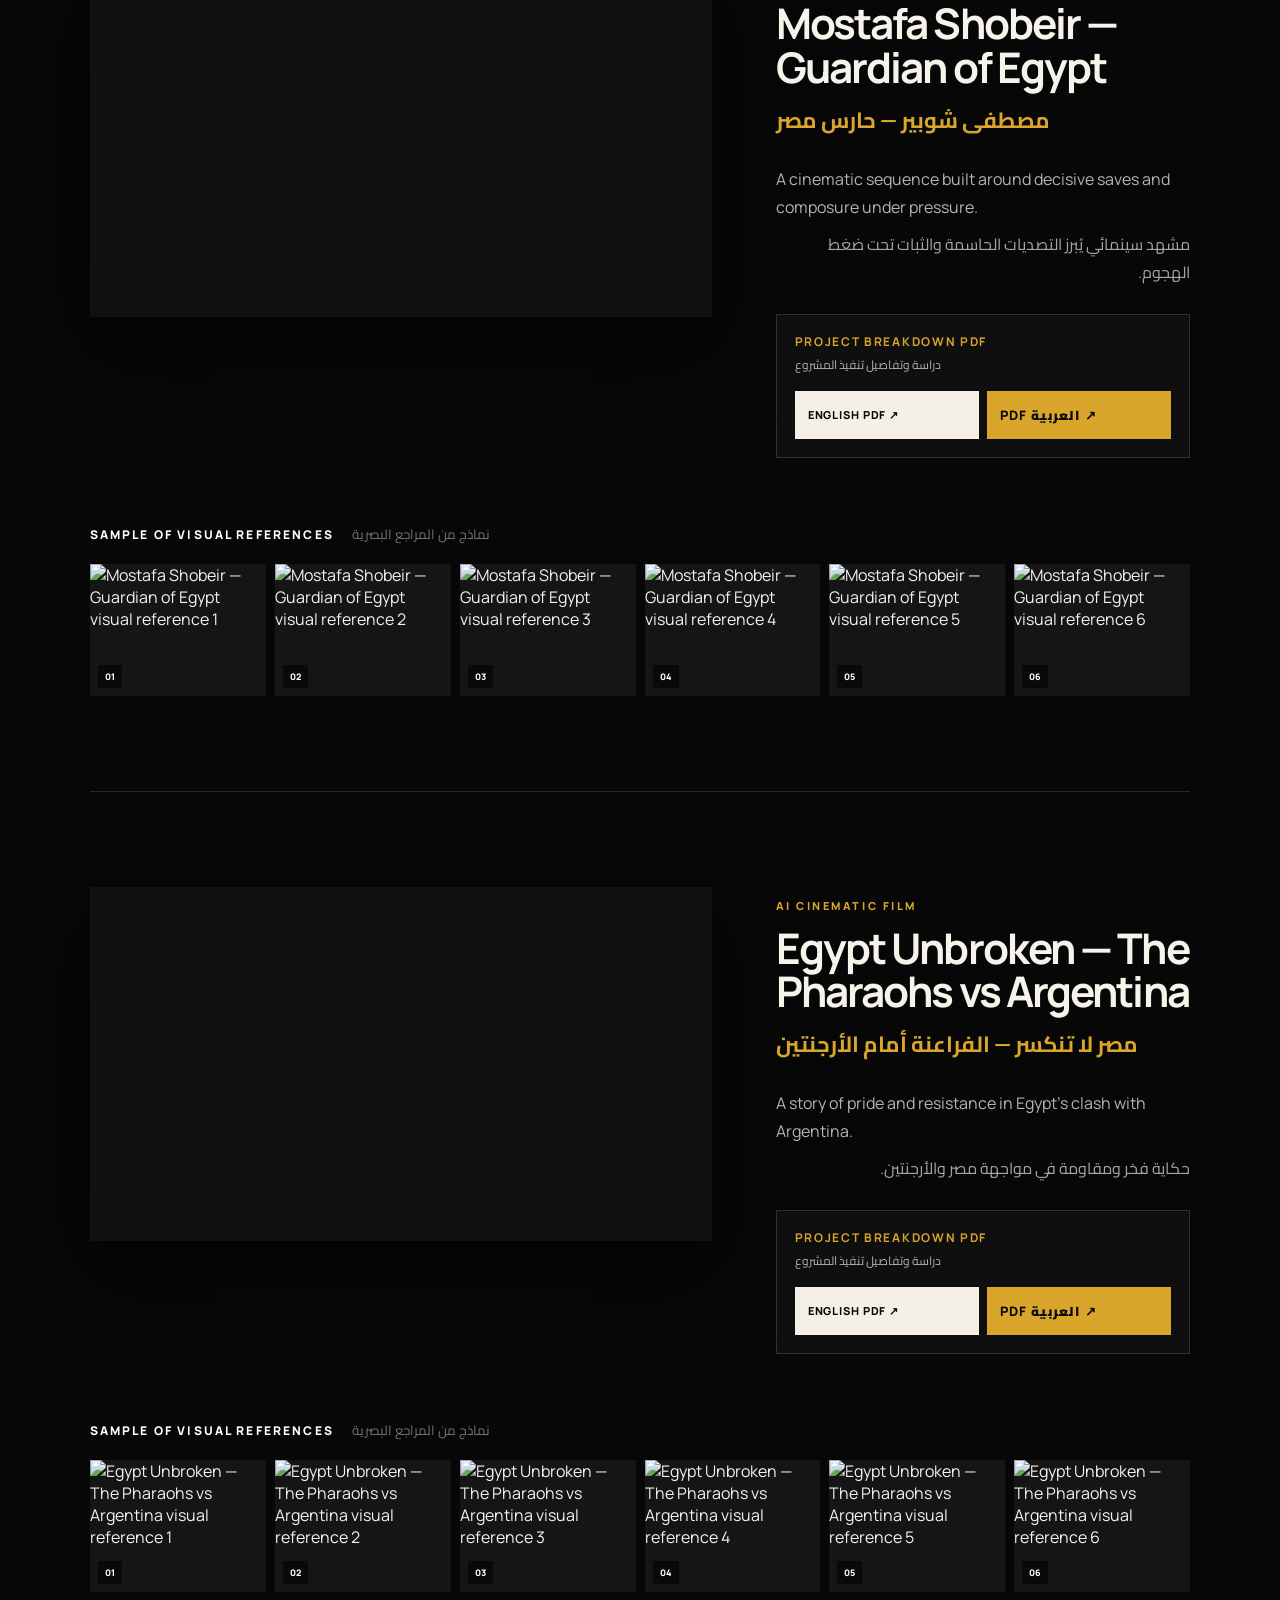
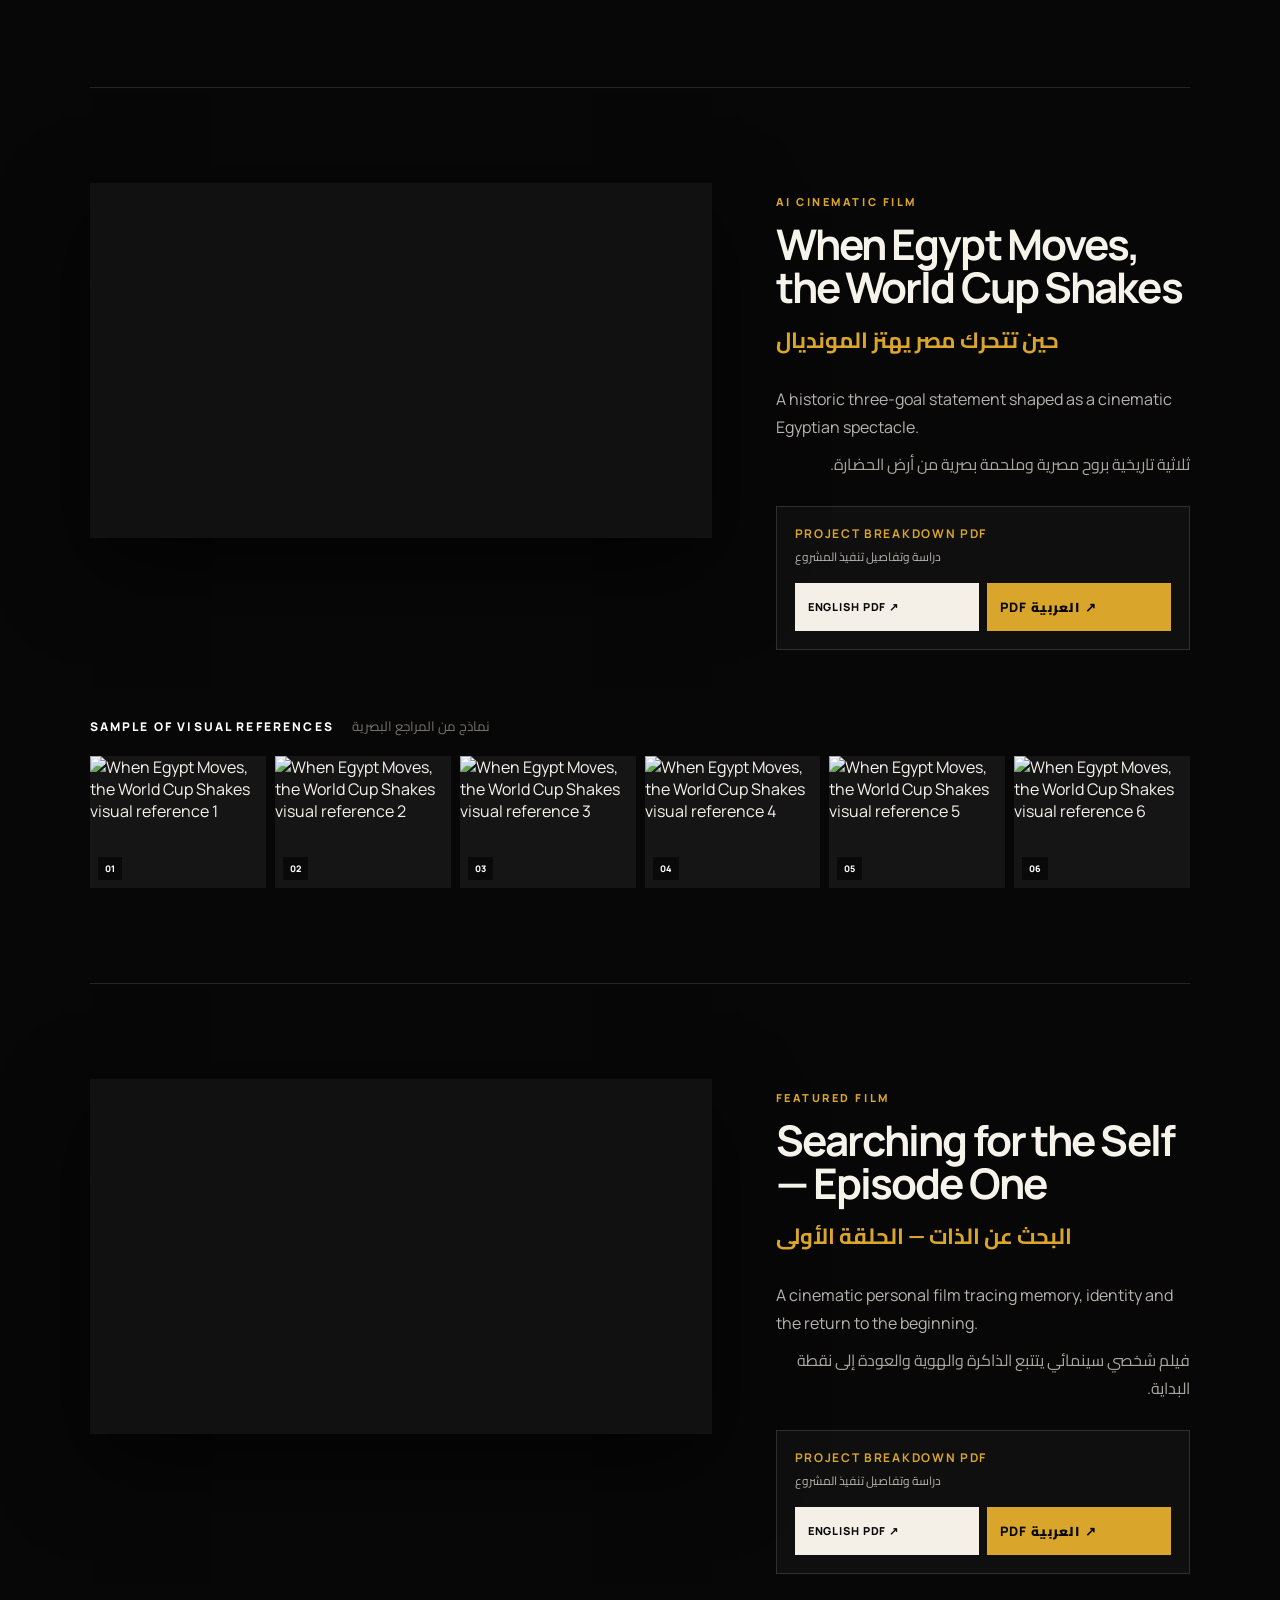
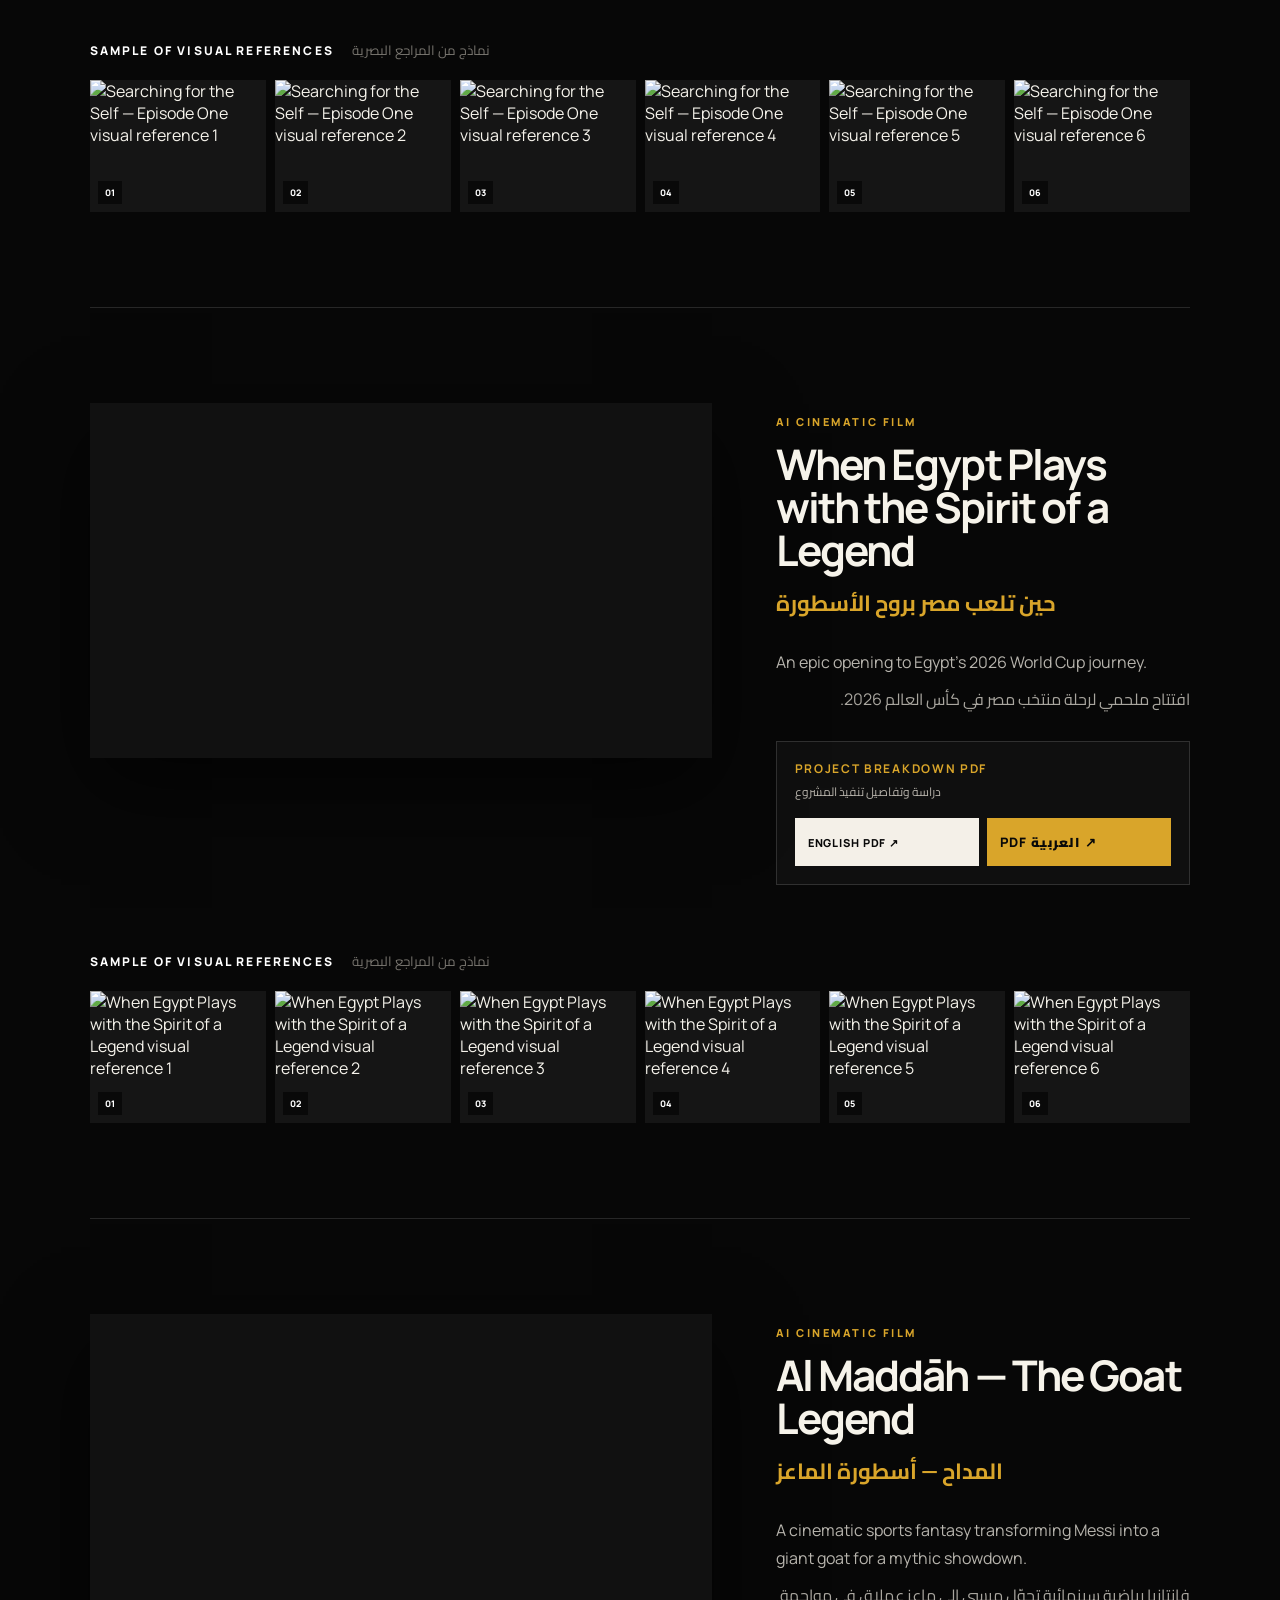
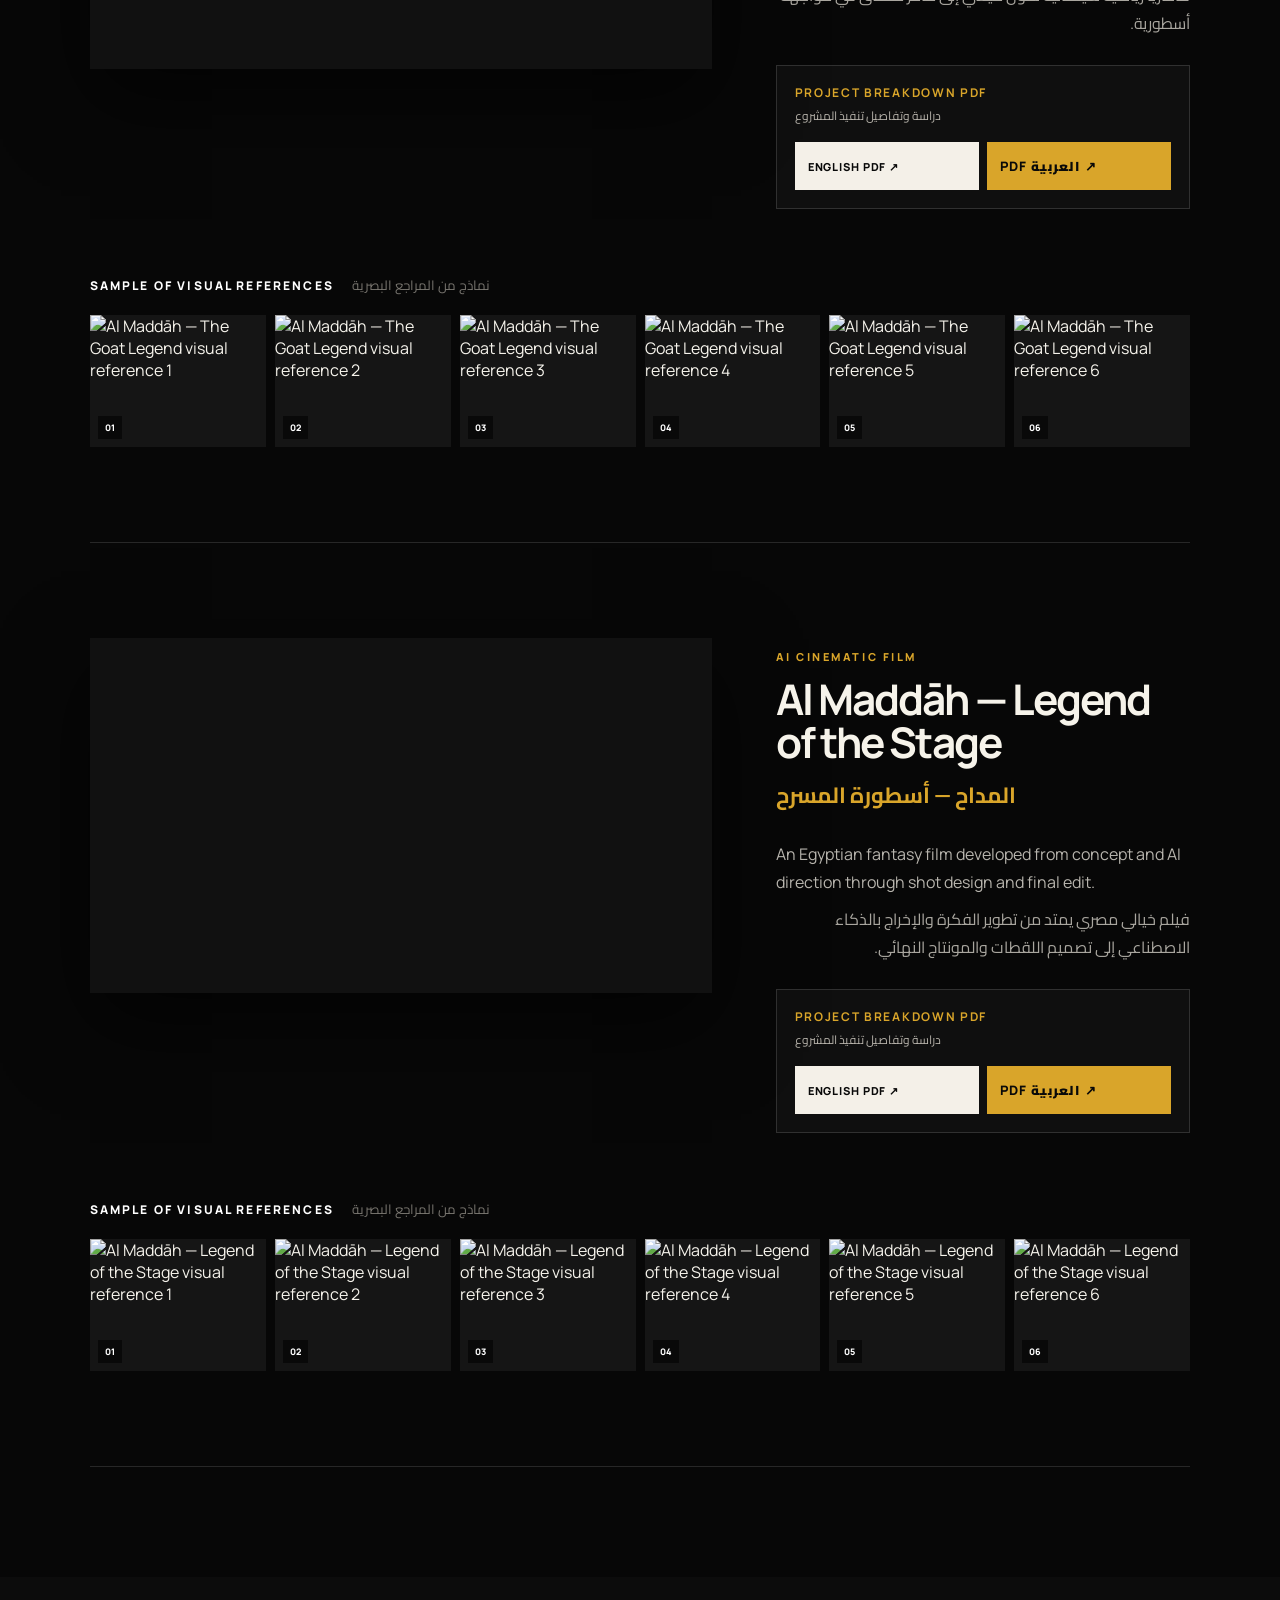
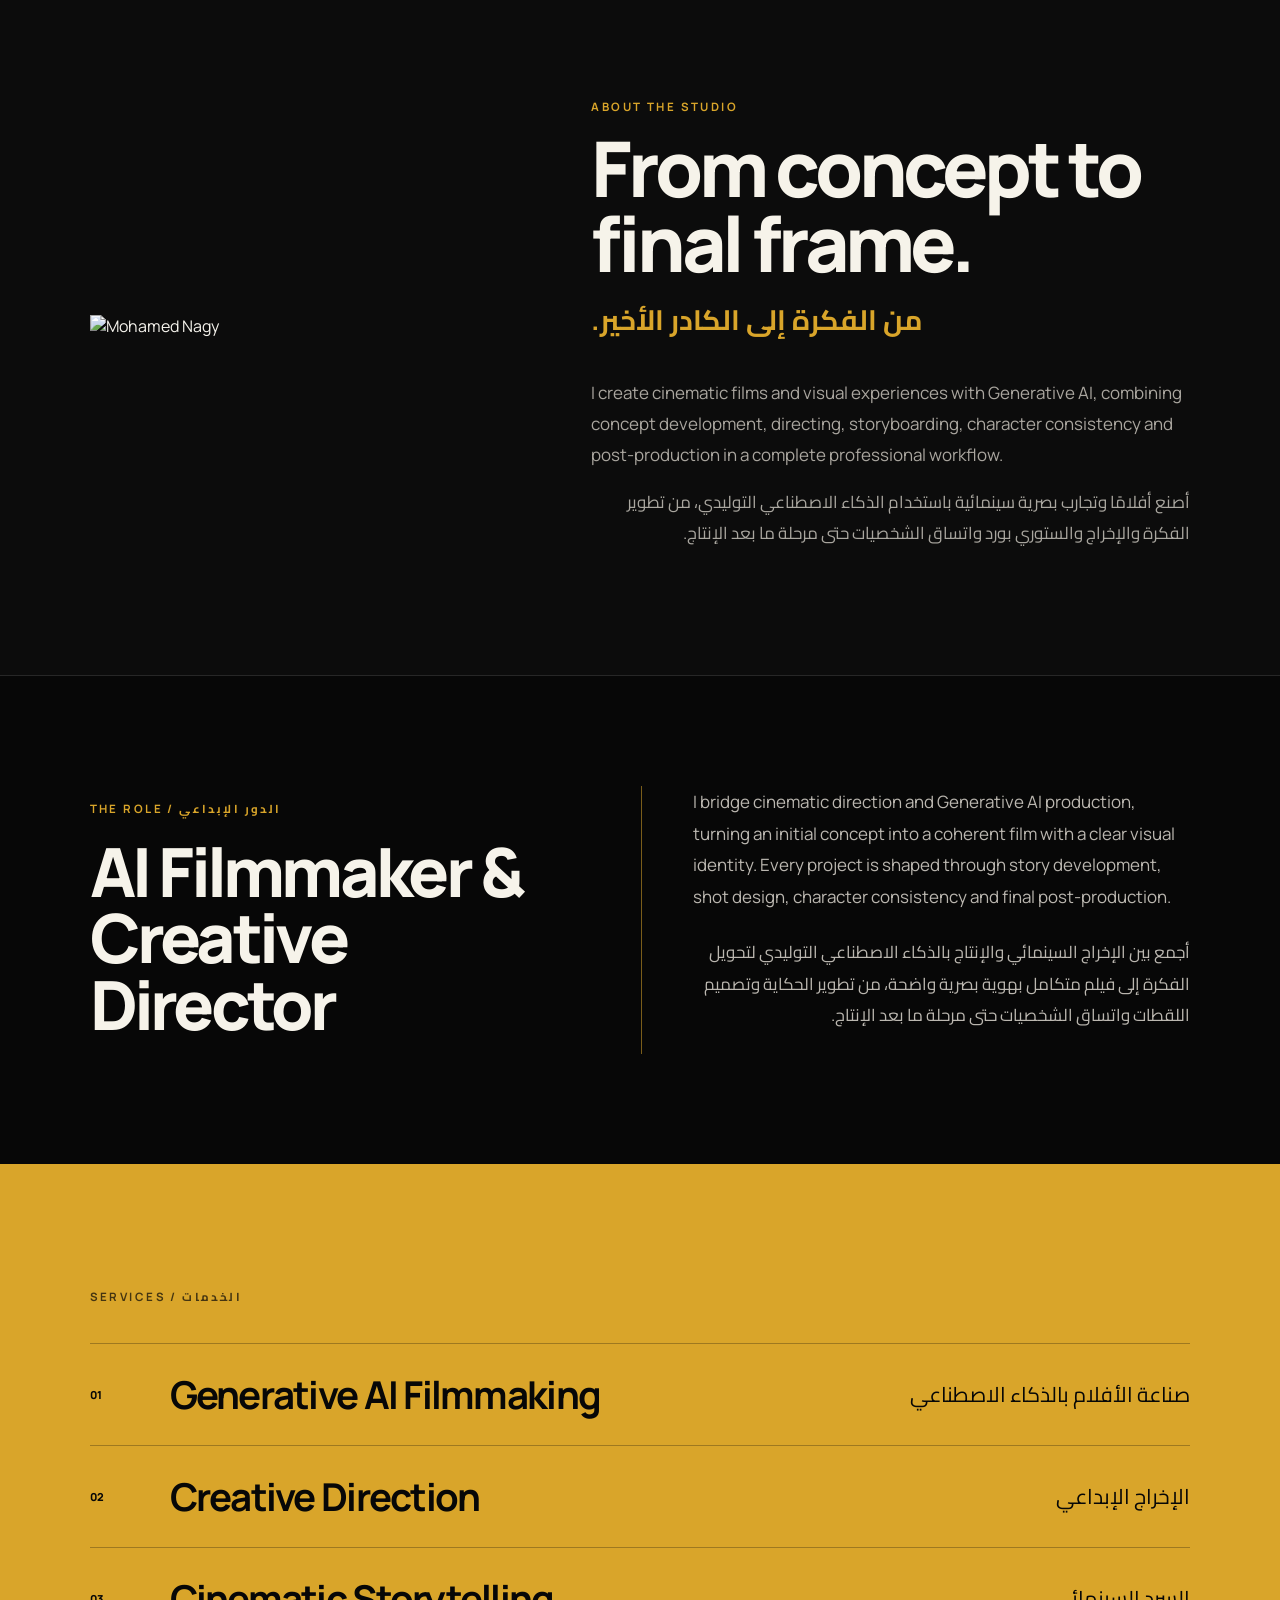
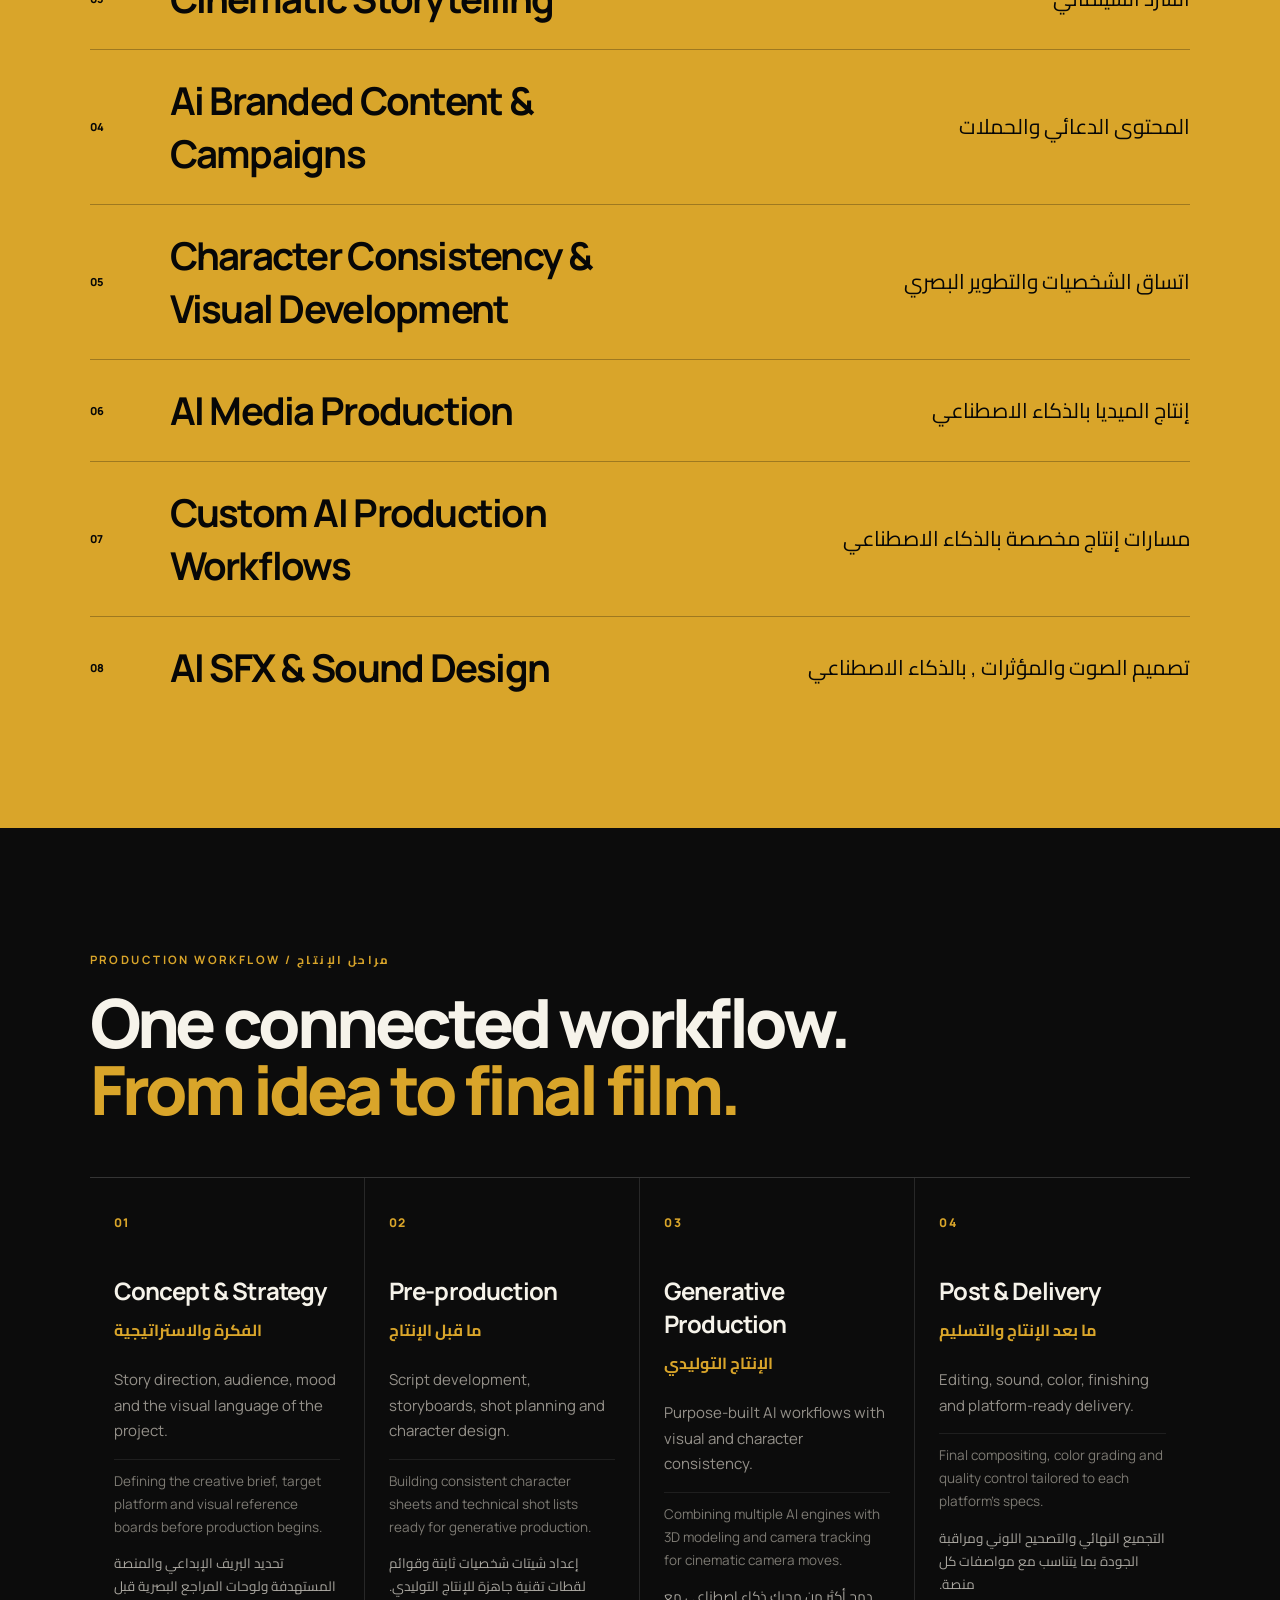
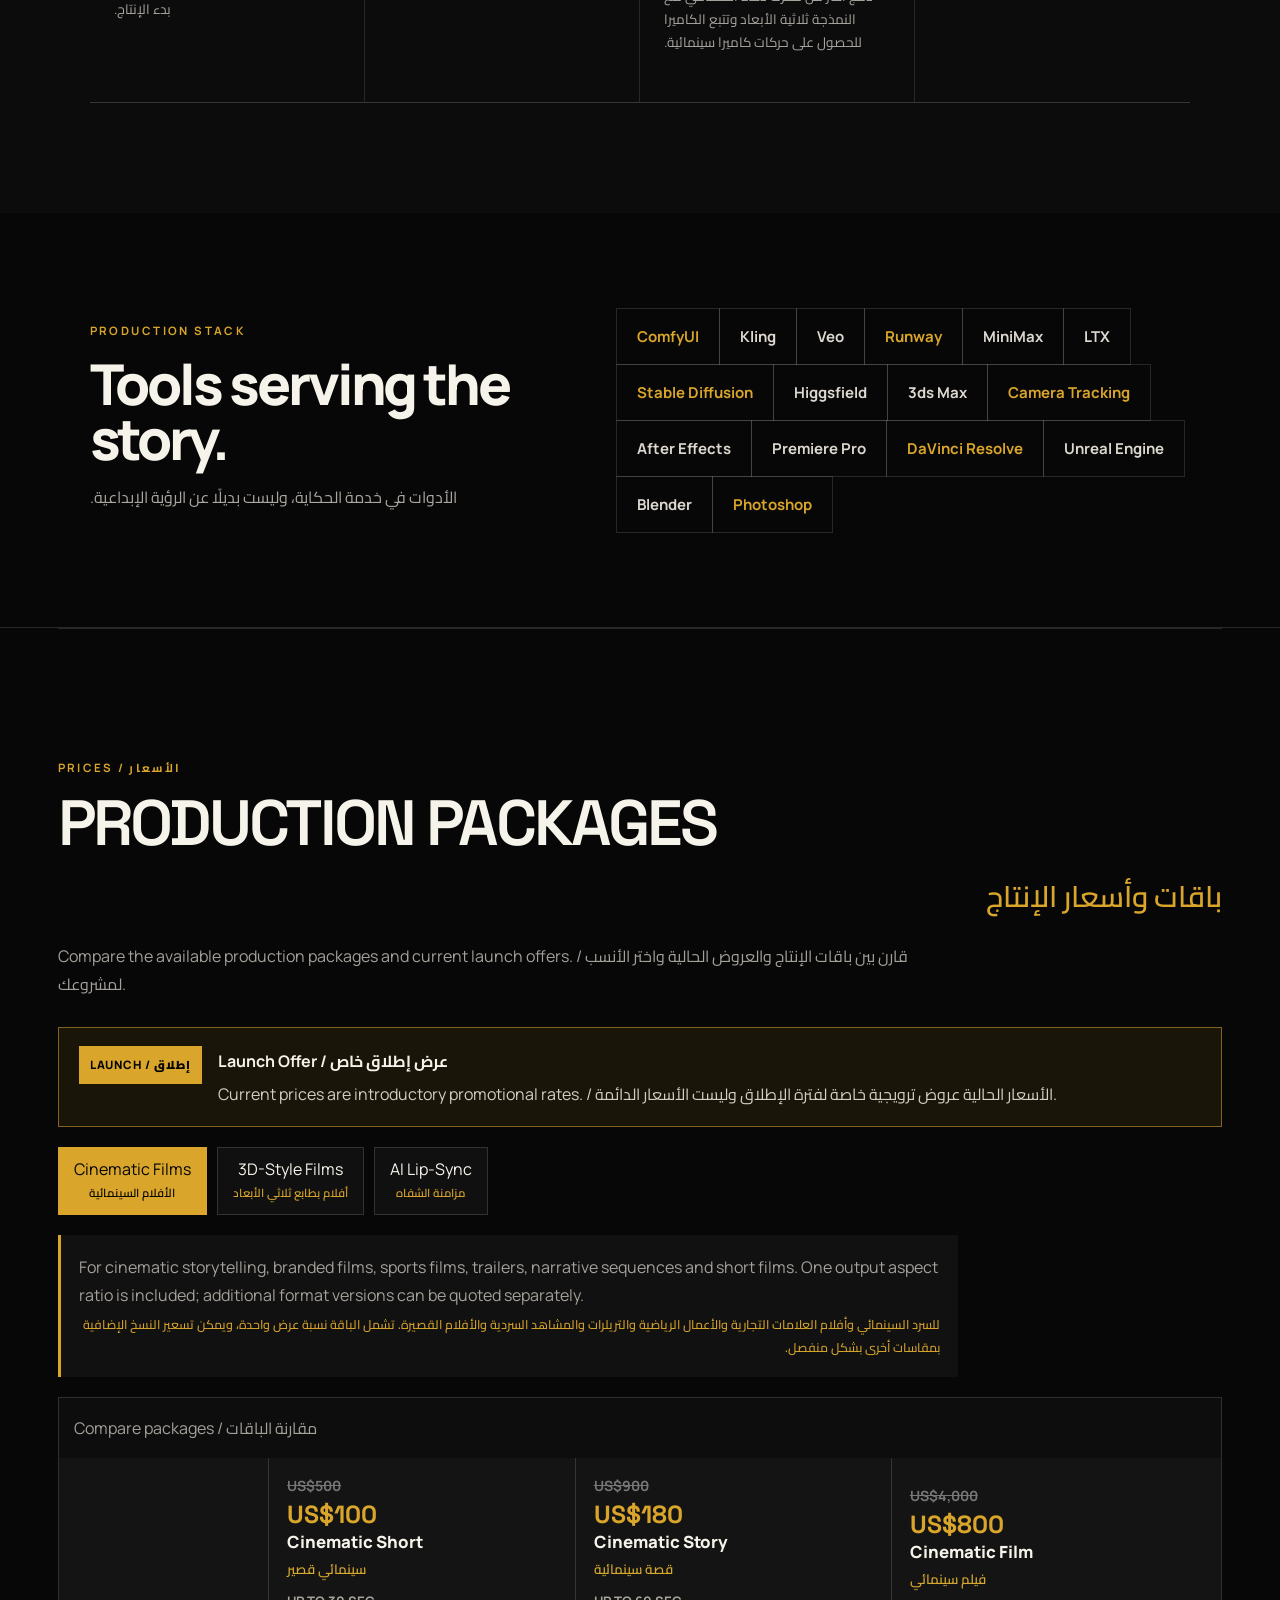
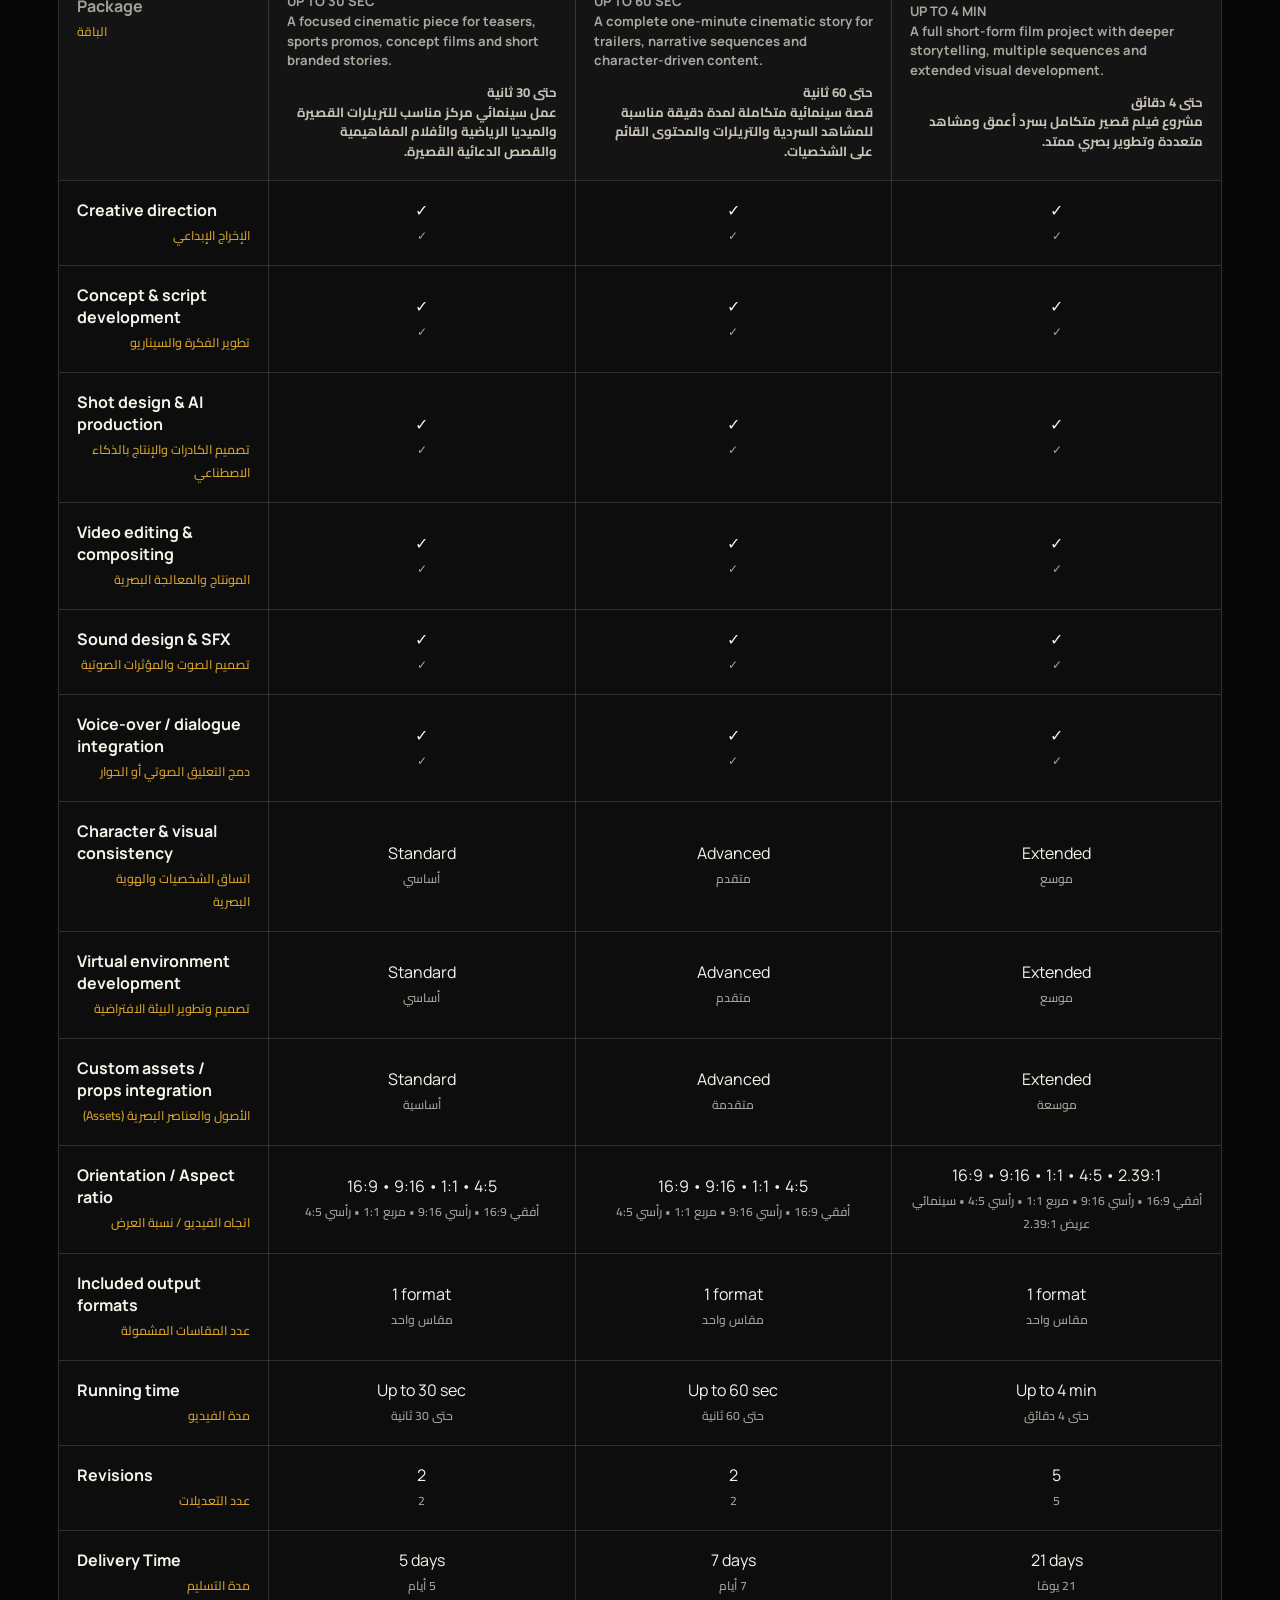
==== commit 8ac88f8d: "Polish bilingual pricing and grouped FAQ on current portfolio" ====
--- a/index.html
+++ b/index.html
@@ -17,7 +17,6 @@
   <link rel="icon" type="image/png" href="assets/logo-mark.png">
   <link rel="apple-touch-icon" href="assets/logo-mark.png">
   <link rel="stylesheet" href="styles.css">
-  <link rel="stylesheet" href="pricing.css">
 </head>
 <body>
   <main class="studio-site classic-site" id="site" dir="ltr" style="--studio-bg:#070707;--studio-accent:#d9a52a">
@@ -29,7 +28,6 @@
         <a href="#about"><span class="nav-label-en">About</span><span class="nav-label-ar" dir="rtl">نبذة</span></a>
         <a href="#bio"><span class="nav-label-en">Resume</span><span class="nav-label-ar" dir="rtl">السيرة الذاتية</span></a>
         <a href="#services"><span class="nav-label-en">Services</span><span class="nav-label-ar" dir="rtl">الخدمات</span></a>
-        <a href="#pricing"><span class="nav-label-en">Pricing</span><span class="nav-label-ar" dir="rtl">الأسعار</span></a>
         <a href="#contact"><span class="nav-label-en">Contact</span><span class="nav-label-ar" dir="rtl">تواصل</span></a>
       </nav>
     </header>
@@ -121,8 +119,6 @@
       <div class="stack-list"><span>ComfyUI</span><span>Kling</span><span>Veo</span><span>Runway</span><span>MiniMax</span><span>LTX</span><span>Stable Diffusion</span><span>Higgsfield</span><span>3ds Max</span><span>Camera Tracking</span><span>After Effects</span><span>Premiere Pro</span><span>DaVinci Resolve</span><span>Unreal Engine</span><span>Blender</span><span>Photoshop</span></div>
     </section>
 
-    <section id="pricing" aria-label="Pricing and project requirements / الأسعار ومتطلبات المشروع"><p>Loading packages / جارٍ تحميل الباقات</p></section>
-
     <section id="contact" class="contact-cta-section">
       <p class="classic-eyebrow">START A CONVERSATION / تواصل وتعاون دولي</p><h2>Ready to build your<br><em>next cinematic story?</em></h2><p>Based in Egypt • Working globally</p><p dir="rtl">متاح لإنتاج الأفلام والمحتوى السينمائي والحملات الإبداعية والتعاون مع العملاء والاستوديوهات حول العالم.</p>
       <div>
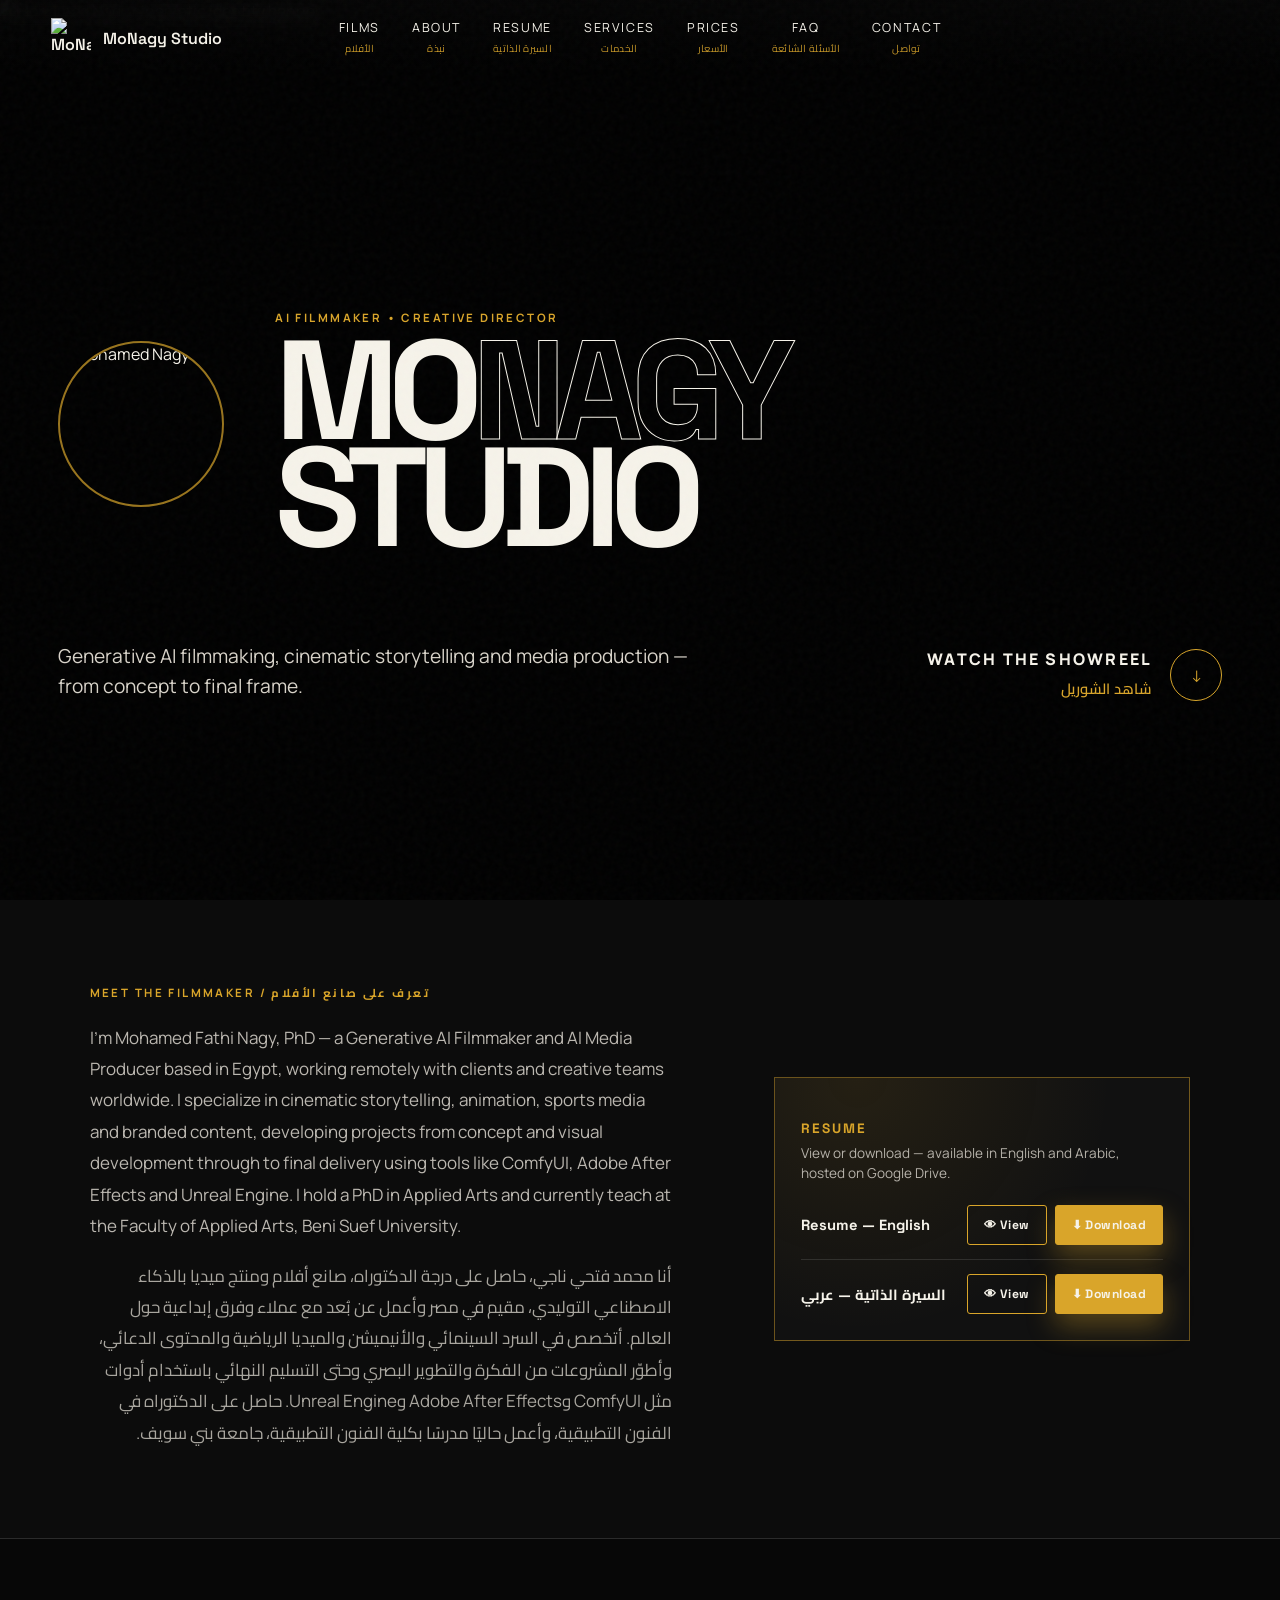
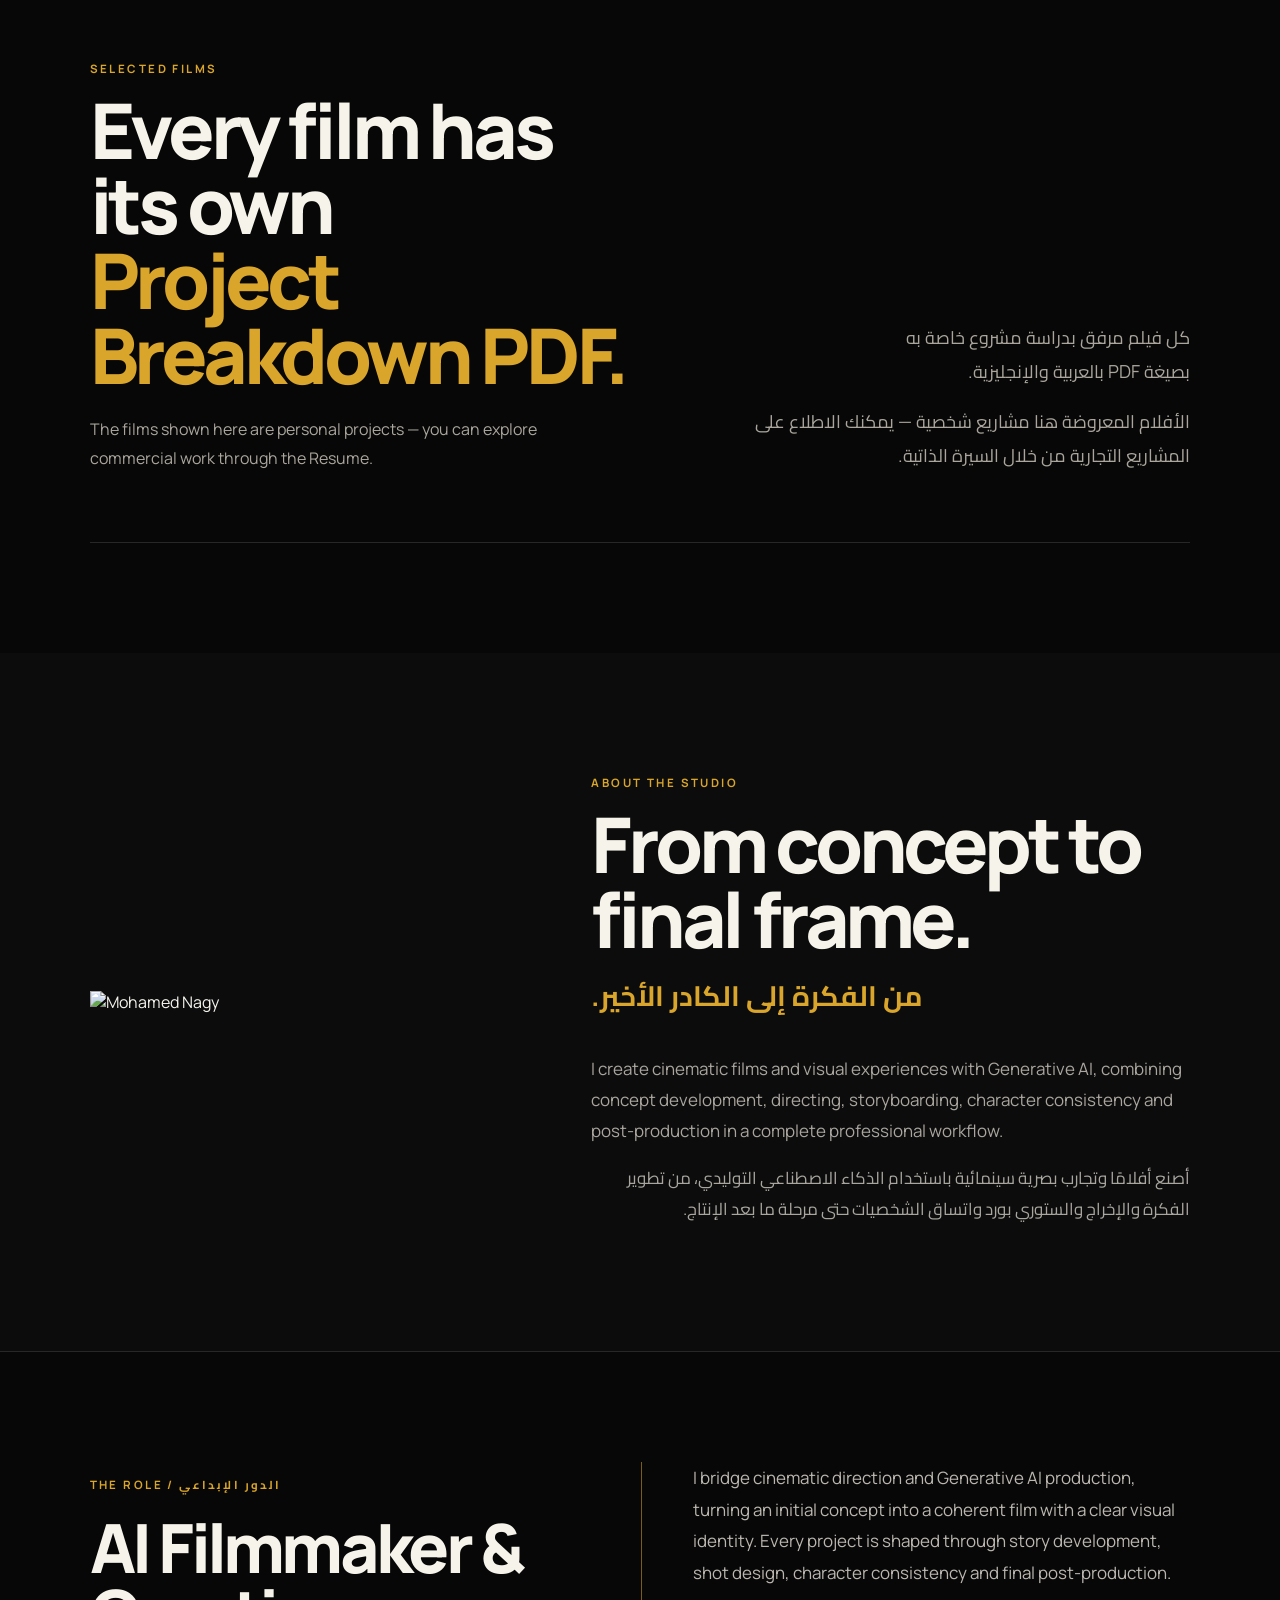
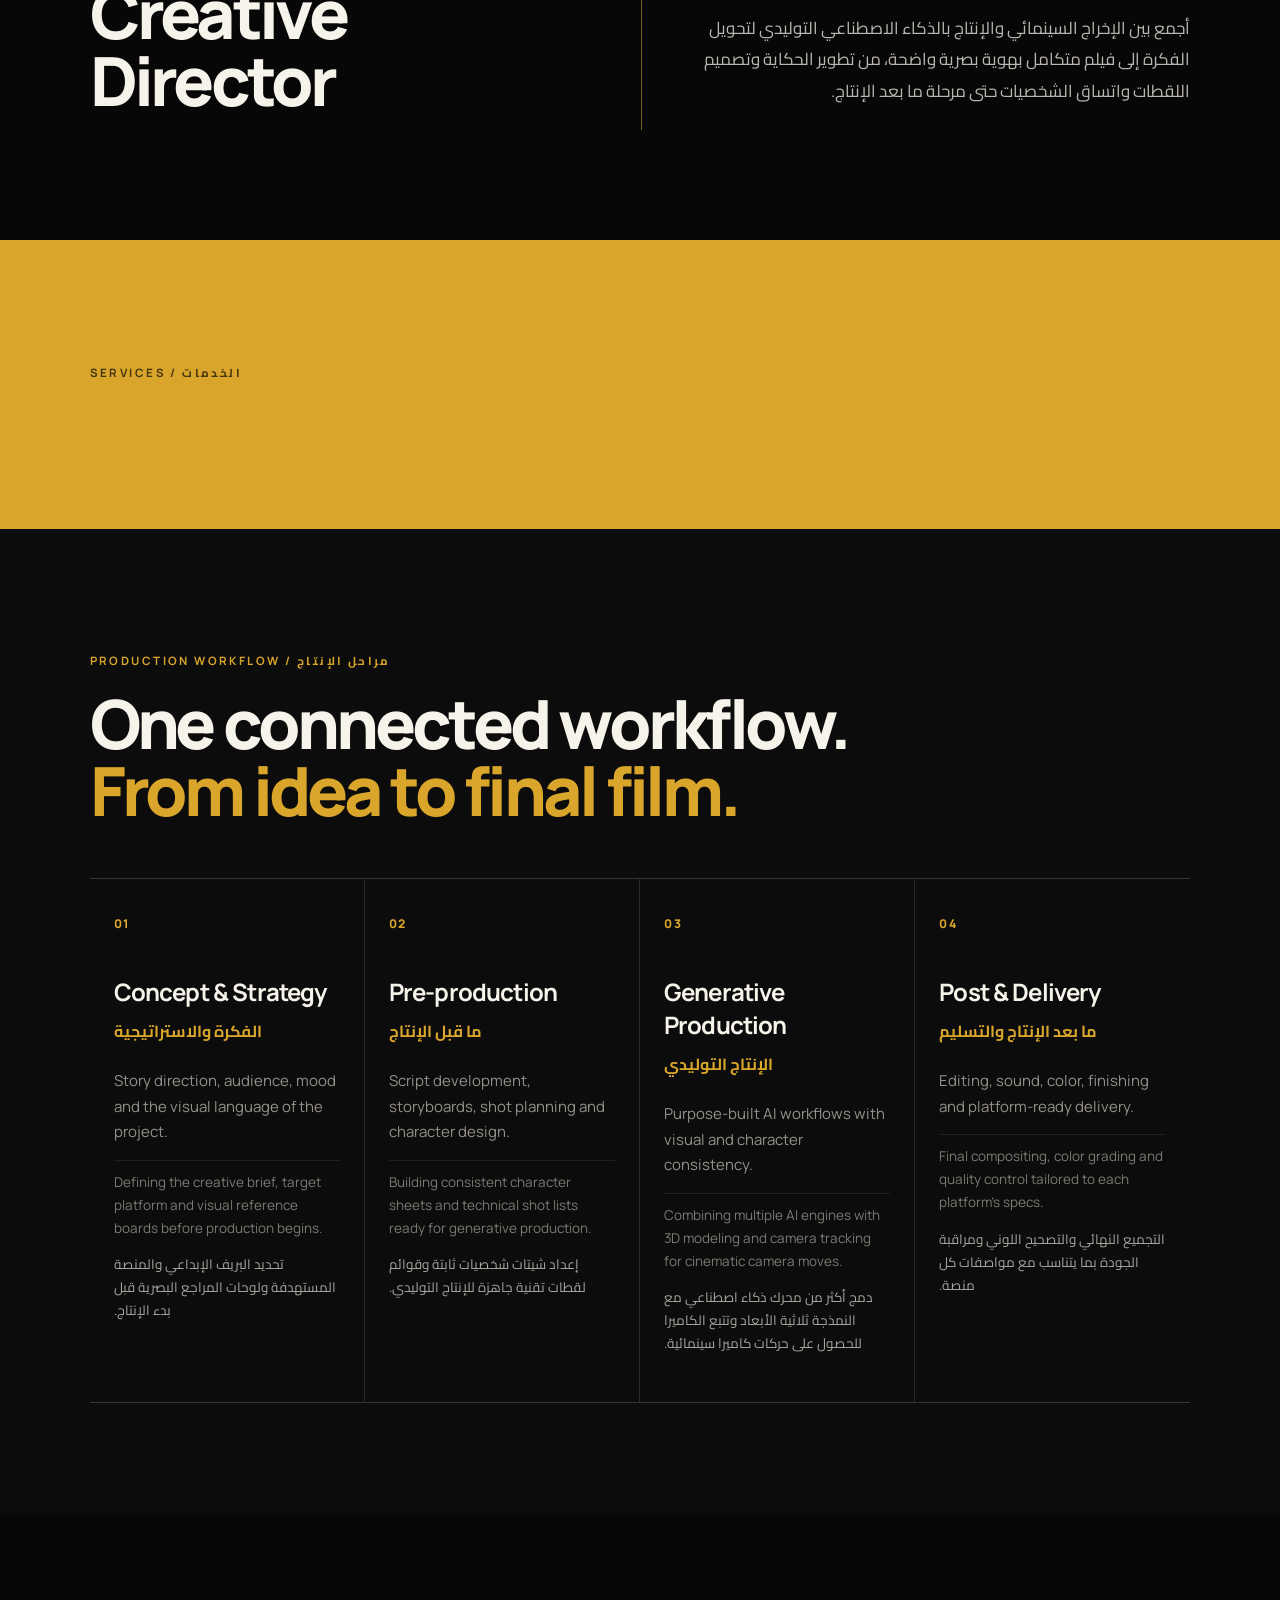
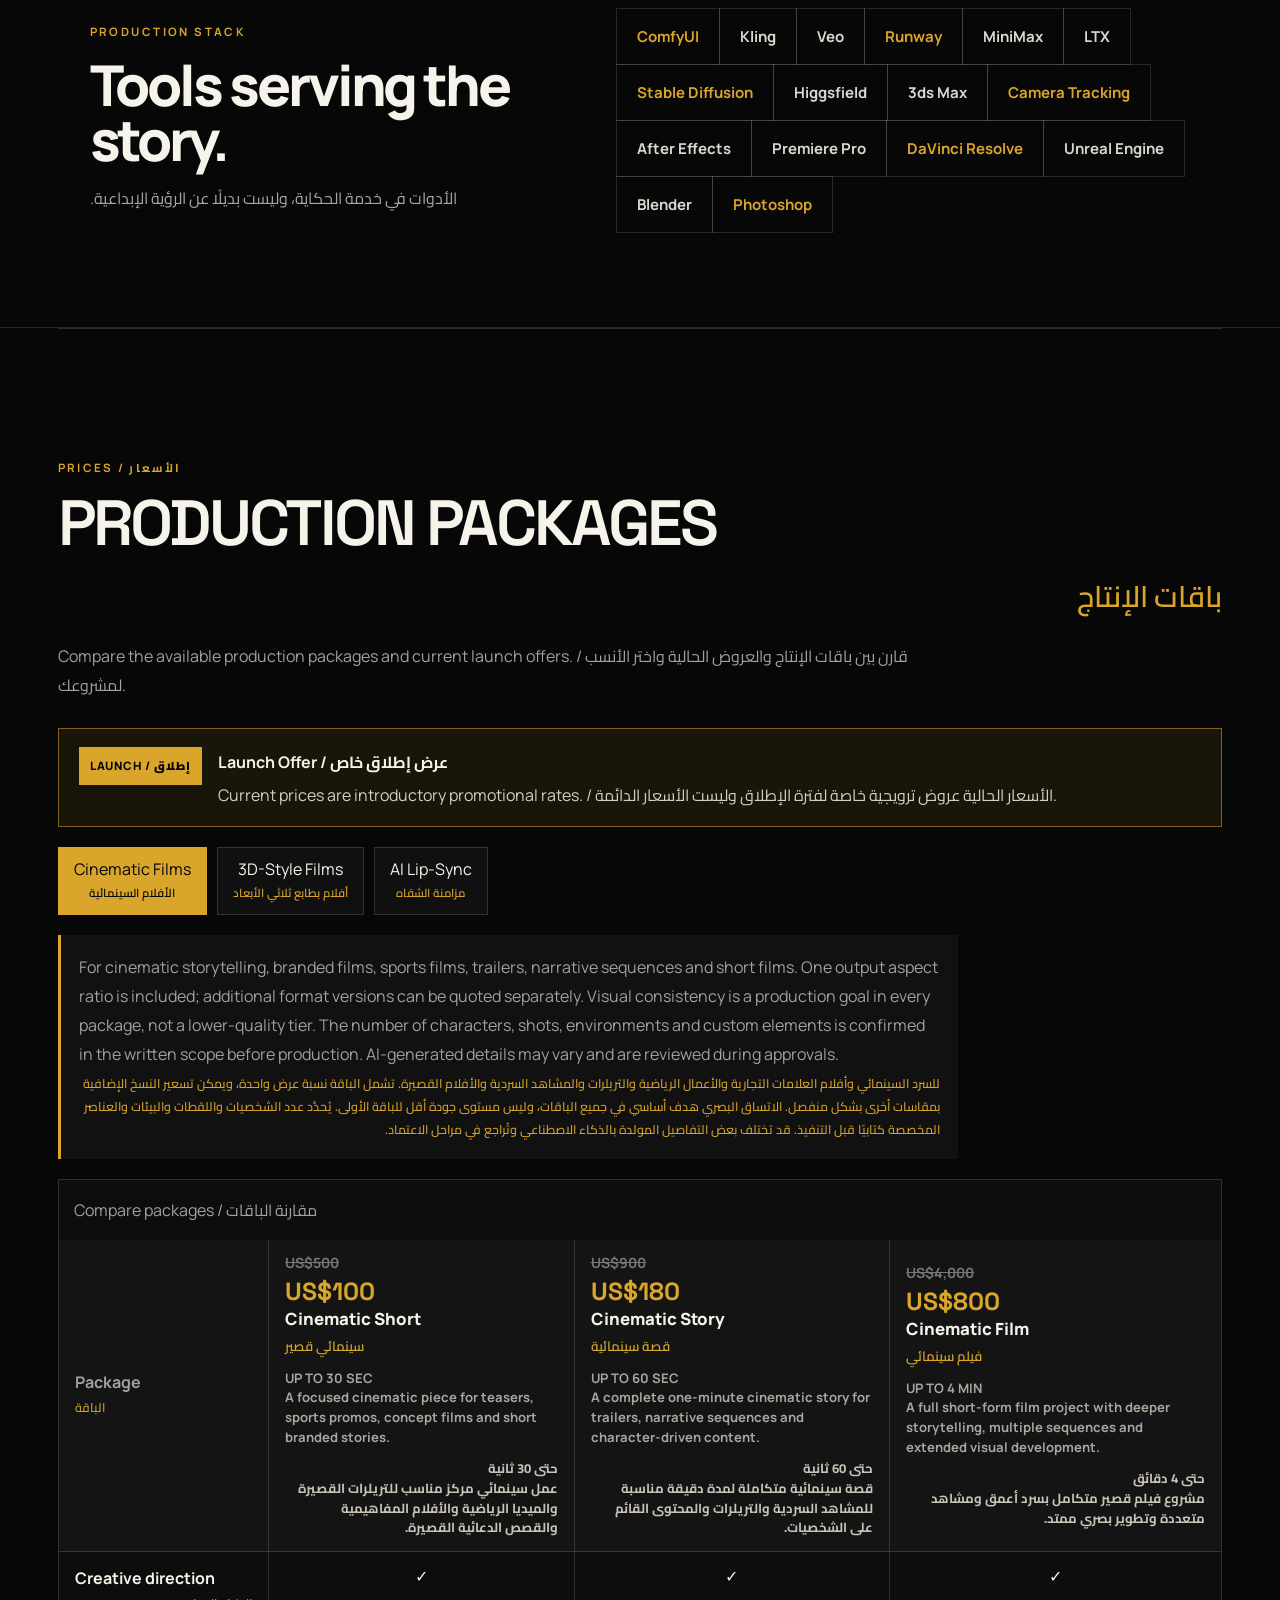
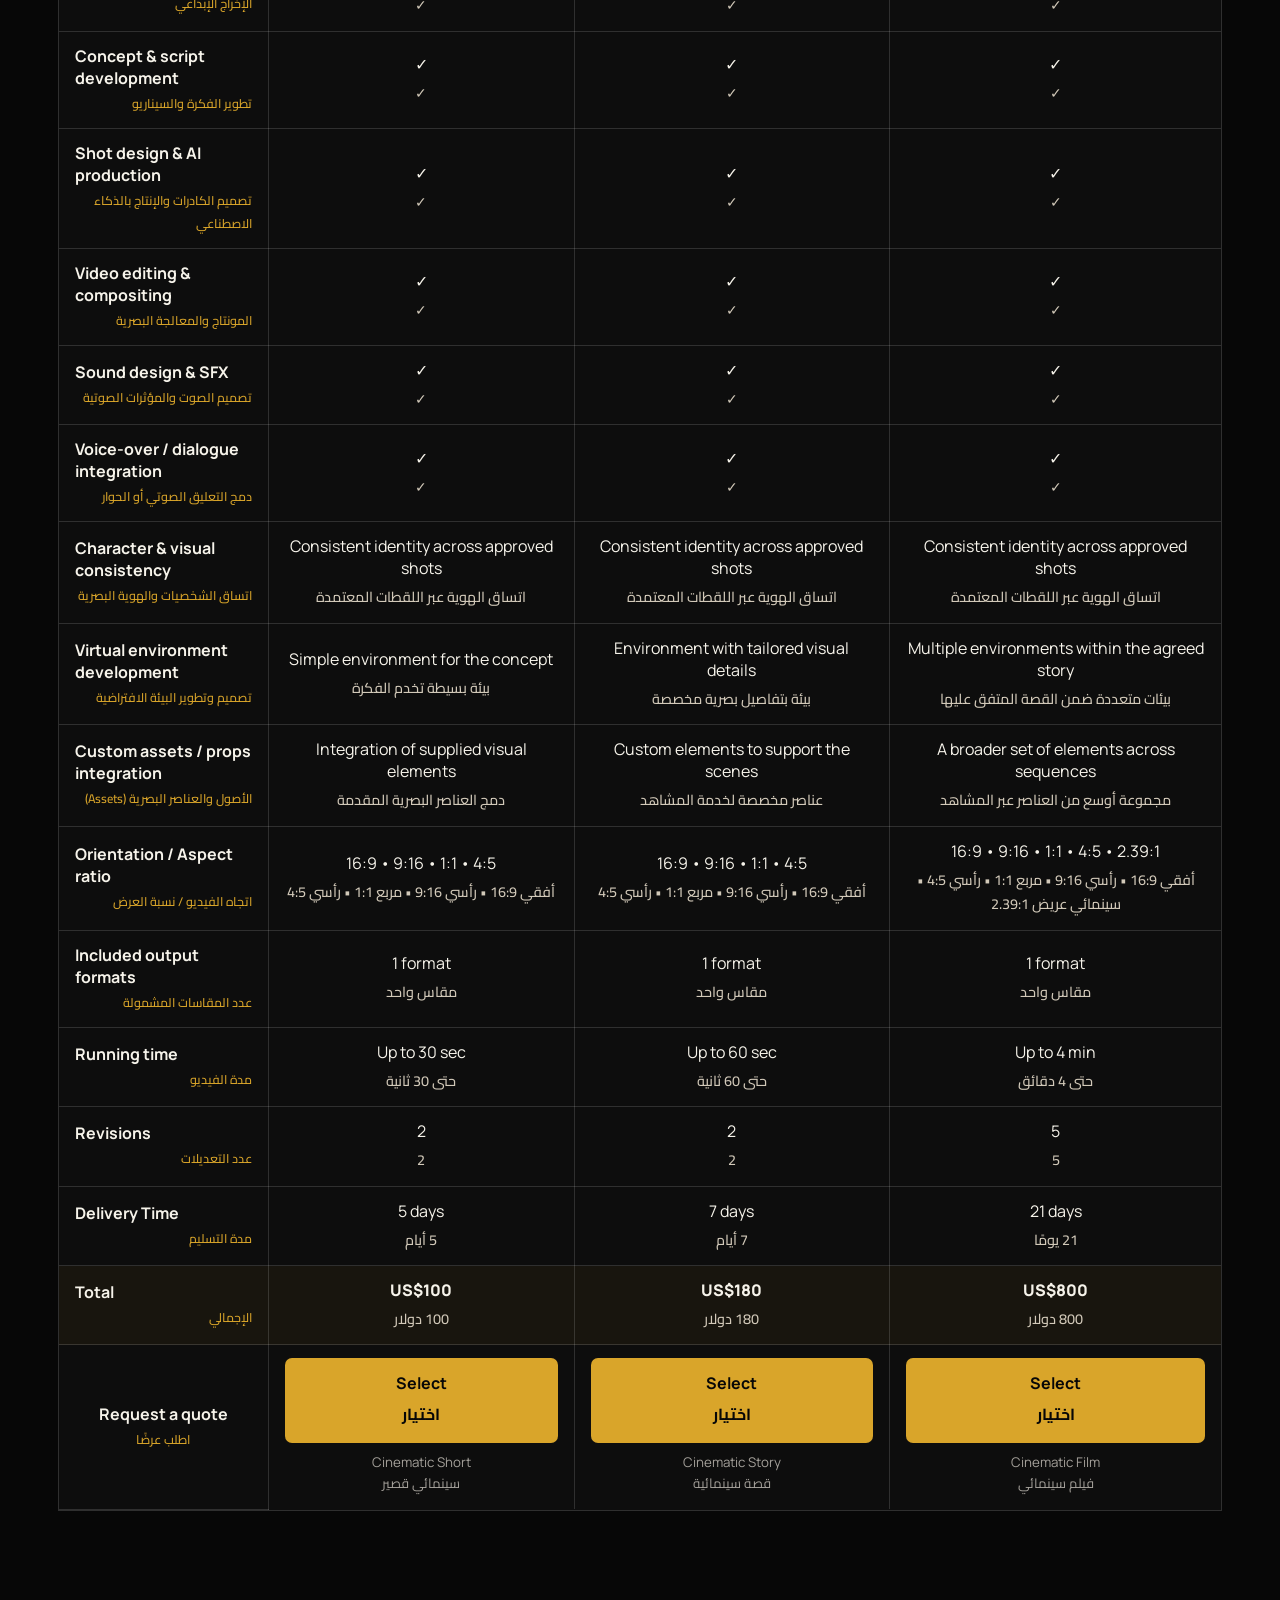
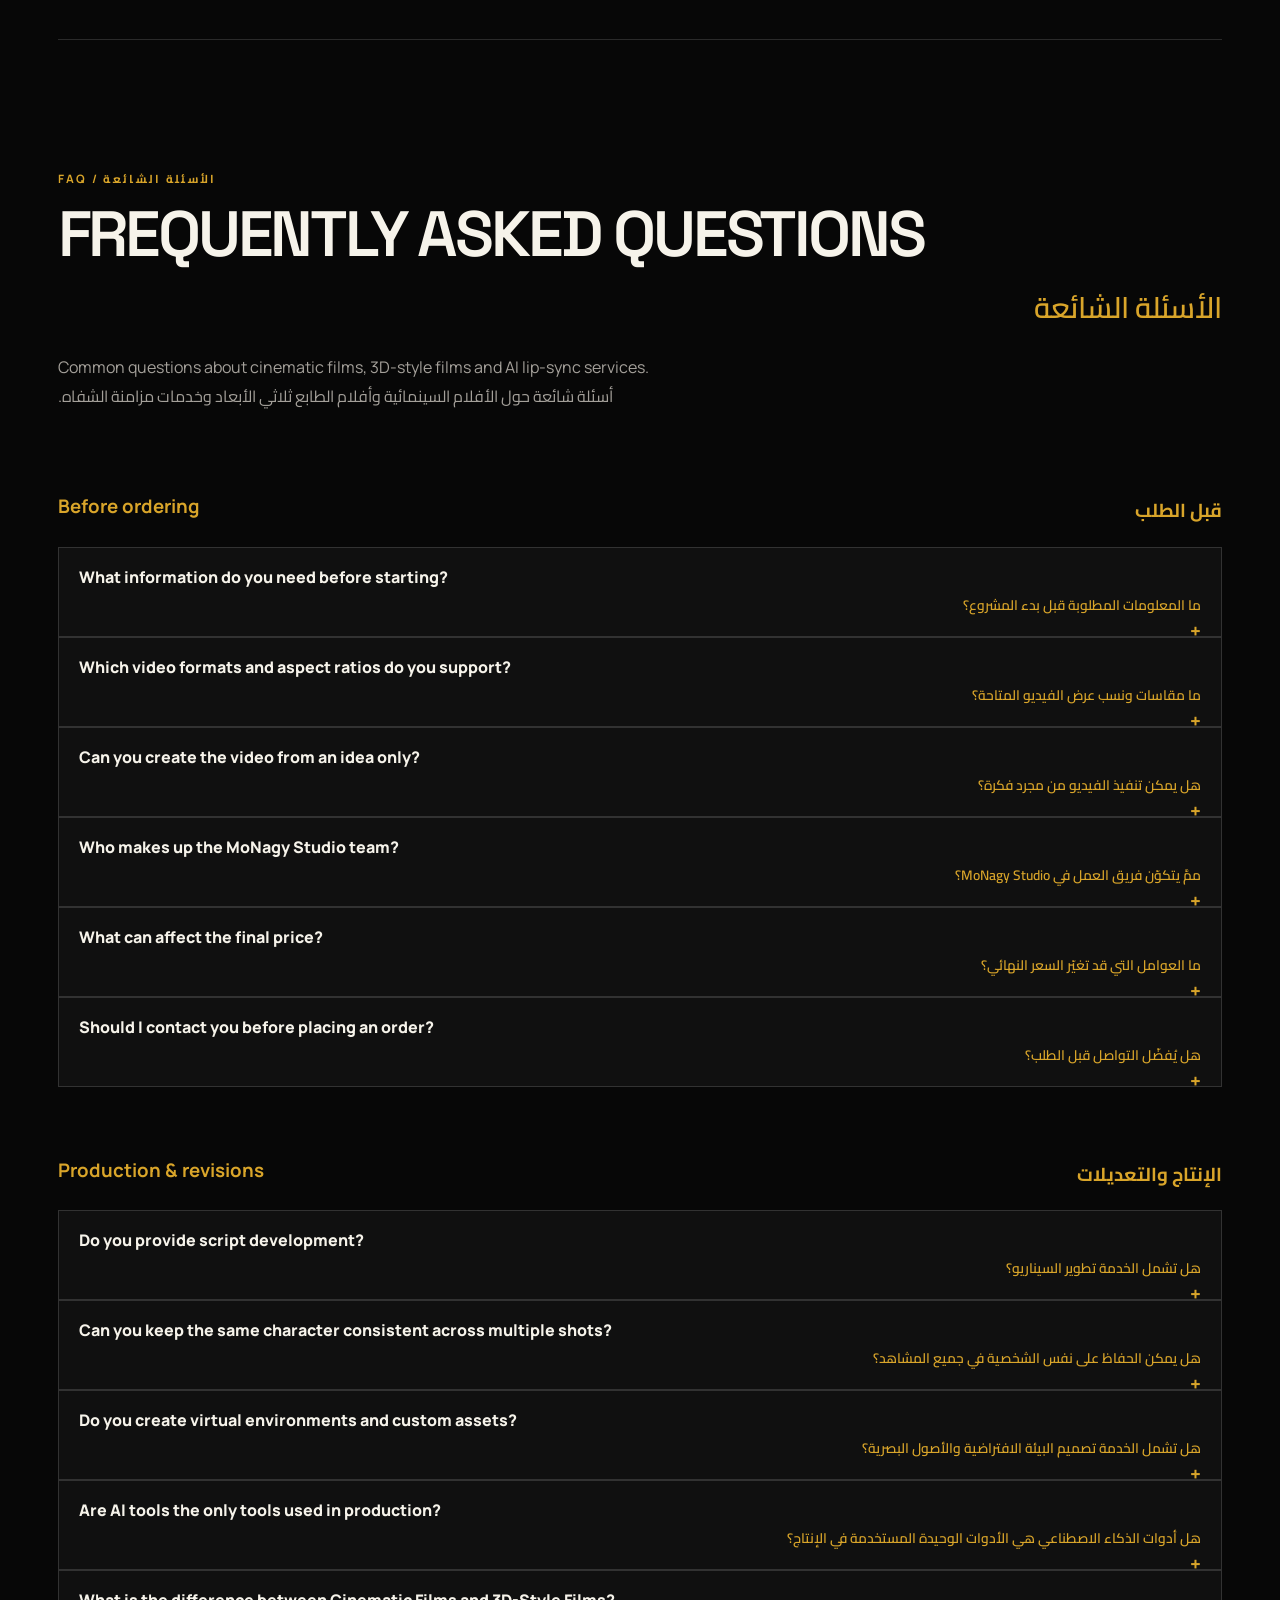
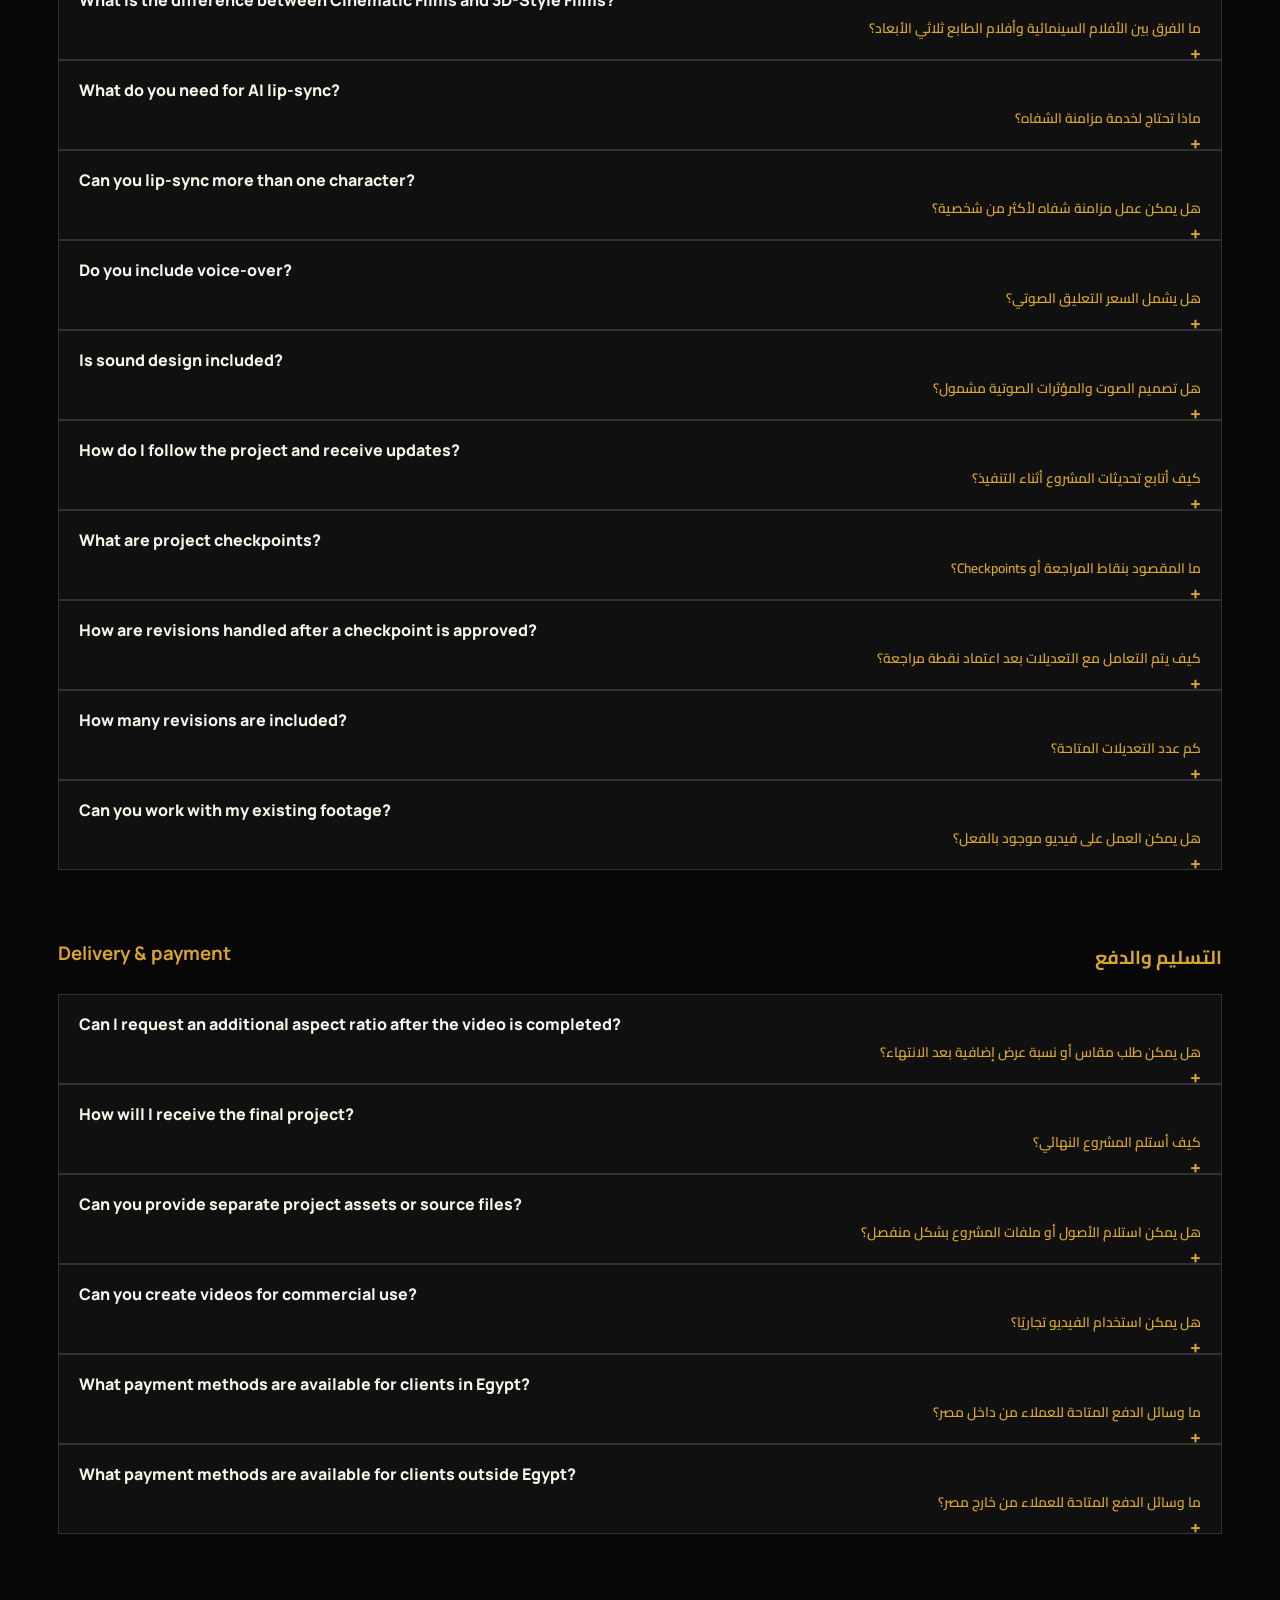
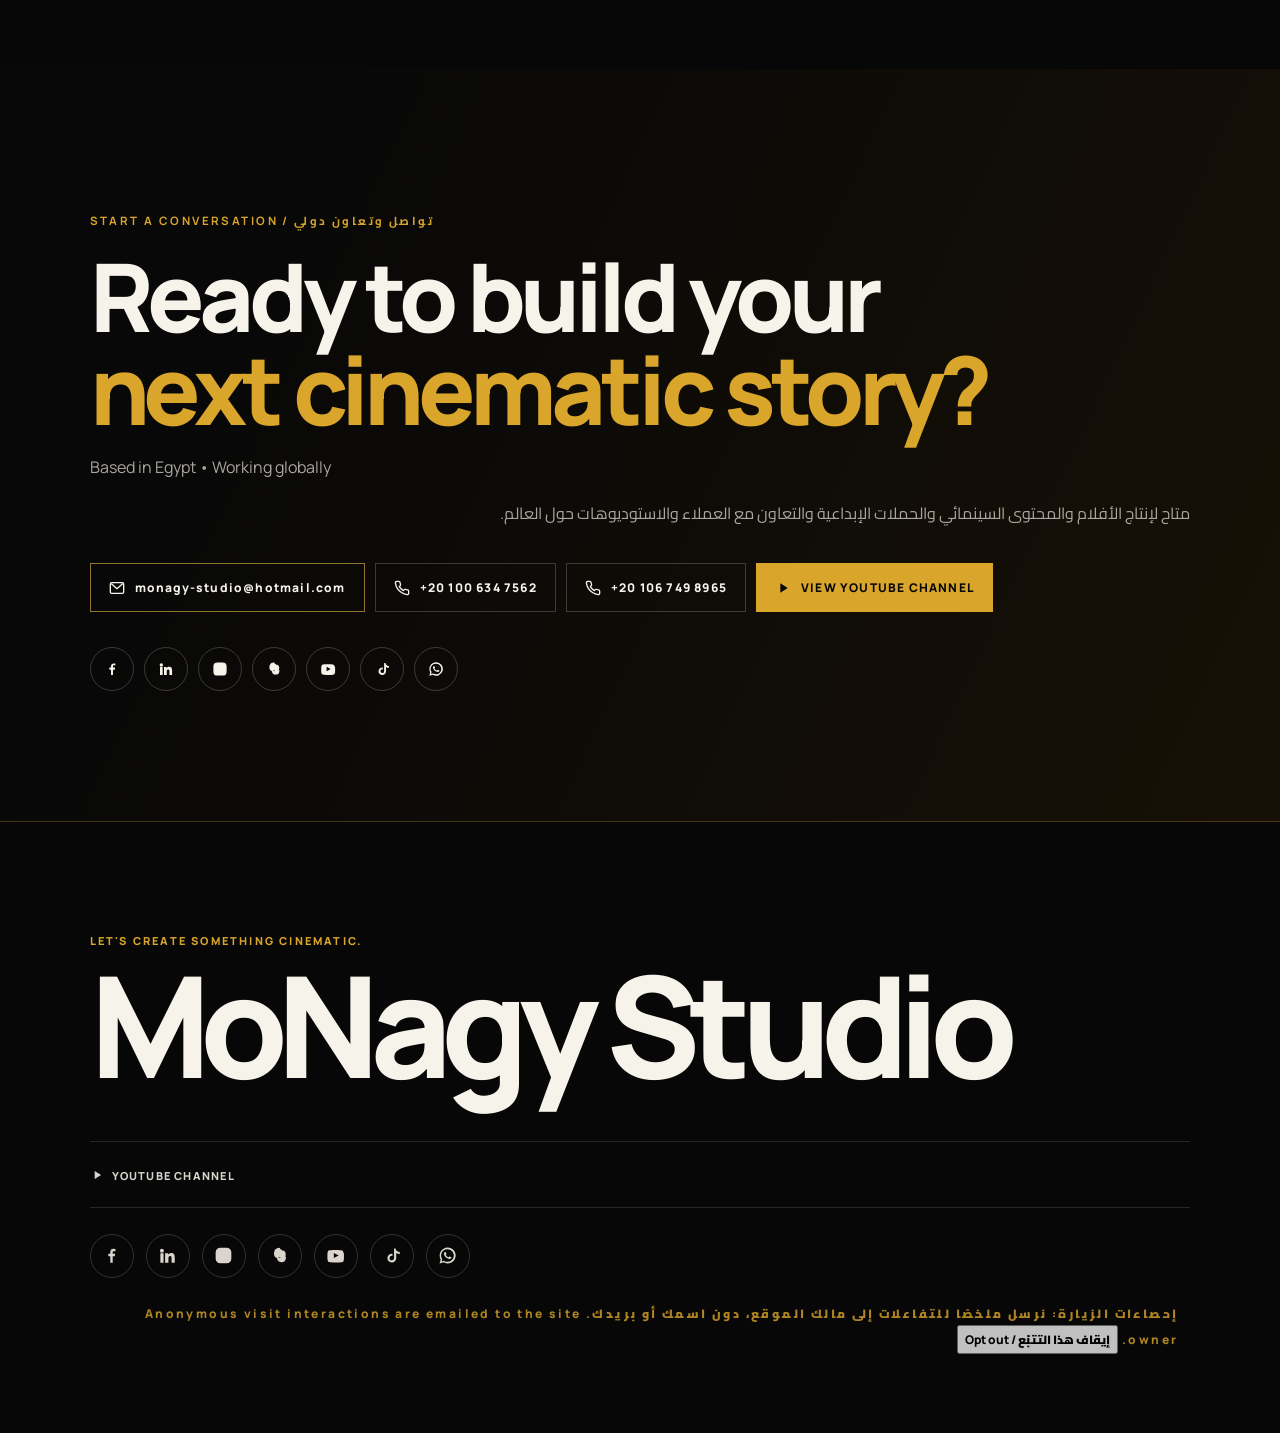
==== commit 77247f8e: "Feature opening cinematic showreel with bilingual Pages CMS controls" ====
--- a/index.html
+++ b/index.html
@@ -42,7 +42,31 @@
         </div>
         <div class="hero-bottom">
           <p data-en="Generative AI filmmaking, cinematic storytelling and media production — from concept to final frame." data-ar="صناعة أفلام بالذكاء الاصطناعي وسرد سينمائي وإنتاج إعلامي متكامل — من الفكرة إلى الكادر الأخير.">Generative AI filmmaking, cinematic storytelling and media production — from concept to final frame.</p>
-          <a class="showreel" href="#films"><span class="showreel-text"><span class="showreel-en">VIEW SELECTED FILMS</span><span class="showreel-ar" dir="rtl">شاهد الأفلام المختارة</span></span><i>↓</i></a>
+          <a class="showreel" href="#showreel"><span class="showreel-text"><span class="showreel-en">WATCH THE SHOWREEL</span><span class="showreel-ar" dir="rtl">شاهد الشوريل</span></span><i>↓</i></a>
+        </div>
+      </div>
+    </section>
+
+    <section id="showreel" class="featured-showreel" aria-labelledby="showreel-title" hidden>
+      <div class="reel-section-heading">
+        <div class="reel-heading-copy">
+          <p class="reel-eyebrow"><span data-reel-field="eyebrowEn" lang="en">ENTER MY CINEMATIC WORLD</span><span data-reel-field="eyebrowAr" lang="ar" dir="rtl">ادخل عالمي السينمائي</span></p>
+          <h2 id="showreel-title" data-reel-field="titleEn" lang="en">Cinematic Showreel</h2>
+        </div>
+        <div class="reel-intro">
+          <h3 data-reel-field="titleAr" lang="ar" dir="rtl">الشوريل السينمائي</h3>
+          <p data-reel-field="descriptionEn" lang="en">A glimpse into my world of visual storytelling. Watch the reel, then explore the films and the creative process behind each project.</p>
+          <p data-reel-field="descriptionAr" lang="ar" dir="rtl">لمحة من عالمي في السرد البصري. شاهد الشوريل، ثم اكتشف الأفلام ومراحل تنفيذ كل مشروع.</p>
+        </div>
+      </div>
+      <div class="reel-cinema">
+        <div class="reel-frame-bar" aria-hidden="true"><span class="reel-brand">MoNagy Studio</span><span class="reel-frame-line"></span><span class="reel-frame-mark">▶</span></div>
+        <div class="reel-video-shell">
+          <iframe id="showreel-player" title="MoNagy Studio — Cinematic Showreel | الشوريل السينمائي" width="1280" height="720" loading="lazy" allow="autoplay; encrypted-media; fullscreen; picture-in-picture" allowfullscreen referrerpolicy="strict-origin-when-cross-origin"></iframe>
+        </div>
+        <div class="reel-actions">
+          <a class="reel-projects-link" href="#films"><span><strong data-reel-field="projectsLabelEn" lang="en">Explore the projects</strong><small data-reel-field="projectsLabelAr" lang="ar" dir="rtl">اكتشف المشروعات</small></span><span aria-hidden="true">↓</span></a>
+          <a class="reel-open-link" href="https://drive.google.com/file/d/12wMYsDO0bKKaK4B2x0NRNWuOr_MvsU4y/view" target="_blank" rel="noopener noreferrer"><span><strong data-reel-field="openLabelEn" lang="en">Open in a new tab</strong><small data-reel-field="openLabelAr" lang="ar" dir="rtl">افتح في صفحة مستقلة</small></span><span aria-hidden="true">↗</span></a>
         </div>
       </div>
     </section>
--- a/styles.css
+++ b/styles.css
@@ -338,3 +338,68 @@
     padding-top:122px;
   }
 }
+
+/* Editable bilingual professional platform links. */
+.contact-platforms { margin-top:44px; padding-top:30px; border-top:1px solid var(--line); }
+.contact-platforms h3 { margin:0 0 22px; font-size:clamp(18px,2vw,24px); }
+.contact-platforms h3 span { display:block; }
+.contact-platforms h3 [lang="ar"] { color:var(--gold); font-family:Cairo,sans-serif; font-size:.85em; margin-top:7px; text-align:start; }
+.contact-platform-grid { display:grid; grid-template-columns:repeat(3,minmax(0,1fr)); gap:12px; }
+.contact-platform-grid a { display:flex; justify-content:space-between; border:1px solid #ffffff32; text-decoration:none; letter-spacing:normal; min-width:0; }
+.contact-platform-grid strong,.contact-platform-grid small { display:block; }
+.contact-platform-grid strong { font-size:16px; }
+.contact-platform-grid small { margin-top:5px; font:500 13px Cairo,sans-serif; color:#d2c9b9; text-align:start; }
+.contact-platform-grid a:hover { border-color:var(--gold); background:#ffffff08; }
+.contact-platform-grid a:focus-visible { outline:2px solid var(--gold); outline-offset:4px; }
+.contact-platform-grid a>span:last-child { color:var(--gold); }
+@media(max-width:600px) { .contact-platform-grid { grid-template-columns:repeat(2,minmax(0,1fr)); } }
+@media(max-width:360px) { .contact-platform-grid { grid-template-columns:1fr; } }
+
+/* Opening showreel: a cinematic screen immediately after the original cover. */
+.featured-showreel { position:relative; padding:94px clamp(20px,7vw,110px) 104px; scroll-margin-top:94px; background:radial-gradient(ellipse at 50% 68%,color-mix(in srgb,var(--gold) 9%,transparent),transparent 65%),#090909; border-block:1px solid var(--line); }
+.featured-showreel[hidden] { display:none; }
+.reel-section-heading { display:grid; grid-template-columns:1.1fr 1fr; gap:clamp(28px,6vw,100px); align-items:end; max-width:1320px; margin:0 auto 38px; }
+.reel-eyebrow { display:flex; flex-wrap:wrap; gap:10px 16px; margin:0 0 22px; color:var(--gold); font-size:10px; font-weight:700; letter-spacing:.17em; }
+.reel-eyebrow [lang="ar"] { letter-spacing:0; font-family:Cairo,sans-serif; }
+.classic-site .reel-heading-copy h2 { max-width:600px; margin:0; font:700 clamp(44px,6.8vw,94px)/1.02 "Space Grotesk",Cairo,sans-serif; letter-spacing:-.065em; }
+.reel-intro h3 { margin:0 0 15px; color:var(--gold); font:600 clamp(24px,2.5vw,34px)/1.5 Cairo,sans-serif; }
+.reel-intro p { margin:10px 0 0; color:#bbb7b0; font-size:14px; line-height:1.85; }
+.reel-intro [lang="ar"] { font-family:Cairo,sans-serif; }
+.reel-cinema { position:relative; max-width:1320px; margin:auto; padding:0 18px; border:1px solid color-mix(in srgb,var(--gold) 40%,transparent); background:linear-gradient(140deg,#19150e,#0c0c0c 45%); box-shadow:0 35px 90px #0009; }
+.reel-cinema::before,.reel-cinema::after { content:""; position:absolute; top:52px; bottom:104px; width:6px; background:repeating-linear-gradient(to bottom,transparent 0 12px,#ffffff12 12px 23px,transparent 23px 34px); pointer-events:none; }
+.reel-cinema::before { left:5px; }
+.reel-cinema::after { right:5px; }
+.reel-frame-bar { display:flex; align-items:center; gap:22px; height:52px; color:var(--gold); }
+.reel-brand { font:600 11px "Space Grotesk",sans-serif; letter-spacing:.18em; text-transform:uppercase; }
+.reel-frame-line { height:1px; flex:1; background:linear-gradient(90deg,color-mix(in srgb,var(--gold) 35%,transparent),transparent); }
+.reel-frame-mark { font-size:11px; }
+.reel-video-shell { position:relative; width:100%; aspect-ratio:16/9; overflow:hidden; background:#030303; border:1px solid #ffffff12; }
+.reel-video-shell iframe { display:block; width:100%; height:100%; border:0; }
+.reel-actions { display:flex; justify-content:space-between; align-items:center; gap:20px; padding:20px 5px; }
+.reel-actions a { display:flex; align-items:center; gap:25px; padding:5px 0; transition:color .2s ease; }
+.reel-actions strong,.reel-actions small { display:block; }
+.reel-actions strong { font-size:12px; font-weight:600; }
+.reel-actions small { margin-top:5px; color:#aaa69f; font:500 12px/1.6 Cairo,sans-serif; text-align:start; }
+.reel-actions a>span:last-child { color:var(--gold); font-size:23px; }
+.reel-actions a:hover,.reel-actions a:hover small { color:var(--gold); }
+.reel-actions a:focus-visible,.classic-hero a.showreel:focus-visible { outline:2px solid var(--gold); outline-offset:7px; }
+@media (max-width:900px) {
+  .featured-showreel { scroll-margin-top:122px; padding-block:68px 76px; }
+  .reel-section-heading { grid-template-columns:1fr; gap:24px; }
+  .classic-site .reel-heading-copy h2 { max-width:none; font-size:clamp(42px,7.5vw,68px); }
+  .reel-intro { max-width:700px; }
+}
+@media (max-width:560px) {
+  .featured-showreel { padding-inline:16px; }
+  .reel-section-heading { margin-bottom:25px; }
+  .reel-eyebrow { margin-bottom:16px; font-size:9px; }
+  .reel-intro p { font-size:13px; }
+  .reel-cinema { padding-inline:7px; }
+  .reel-cinema::before,.reel-cinema::after { display:none; }
+  .reel-frame-bar { height:40px; padding-inline:4px; }
+  .reel-brand { font-size:9px; }
+  .reel-actions { gap:16px; padding:16px 5px; align-items:flex-start; }
+  .reel-actions a { gap:8px; }
+  .reel-actions strong,.reel-actions small { font-size:10px; }
+  .reel-actions a>span:last-child { font-size:18px; }
+}
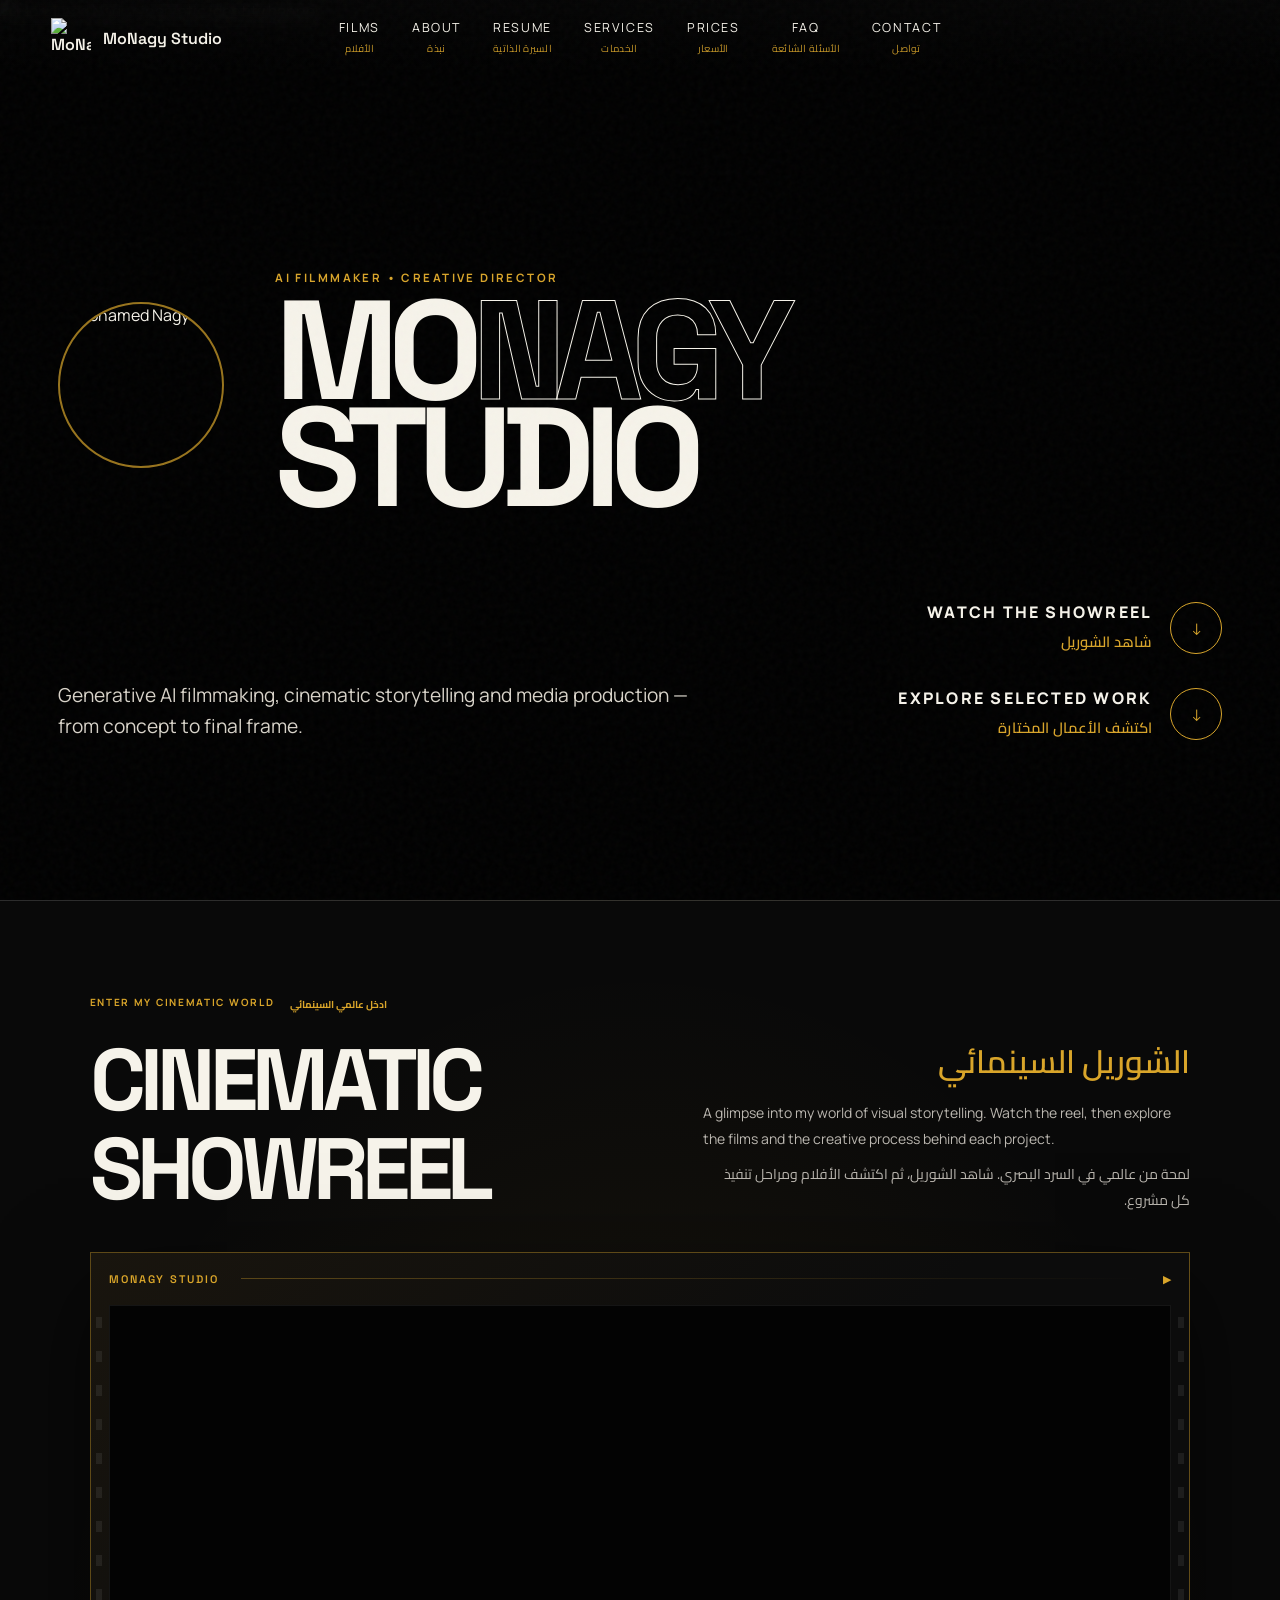
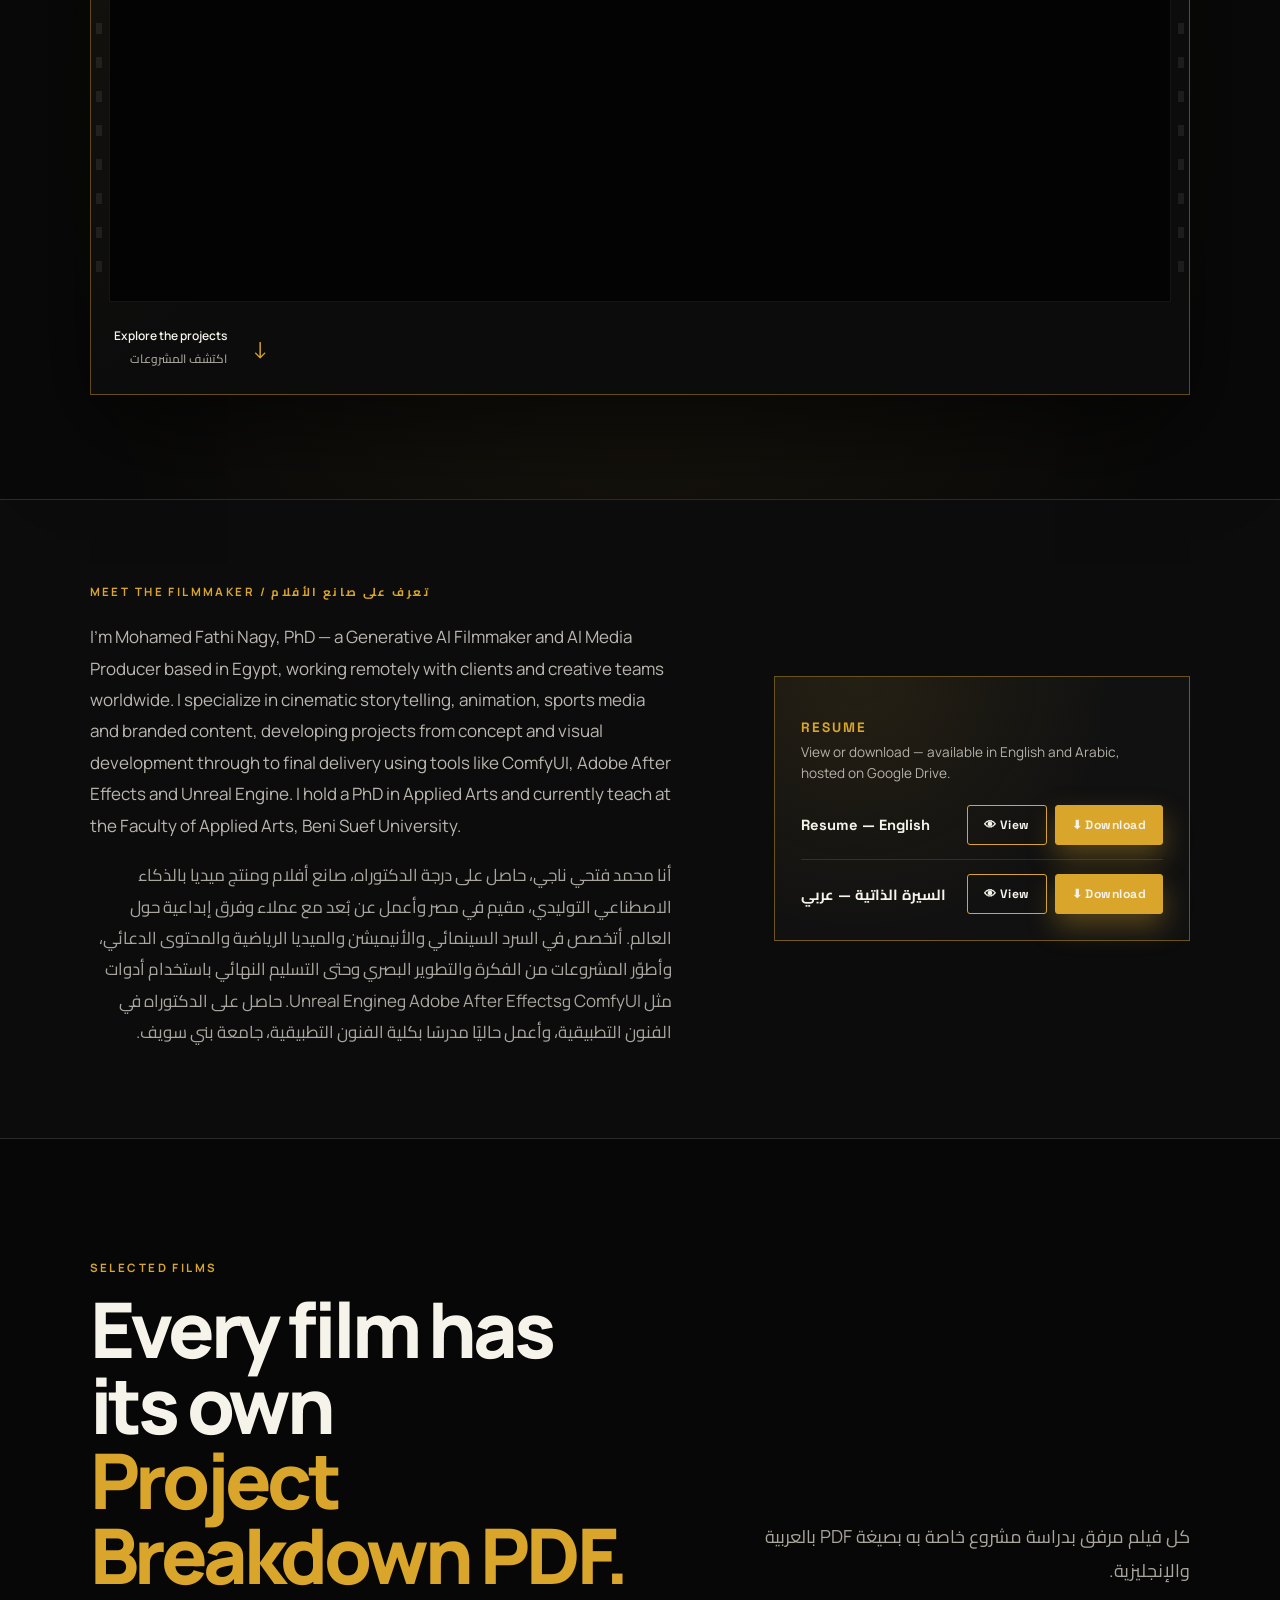
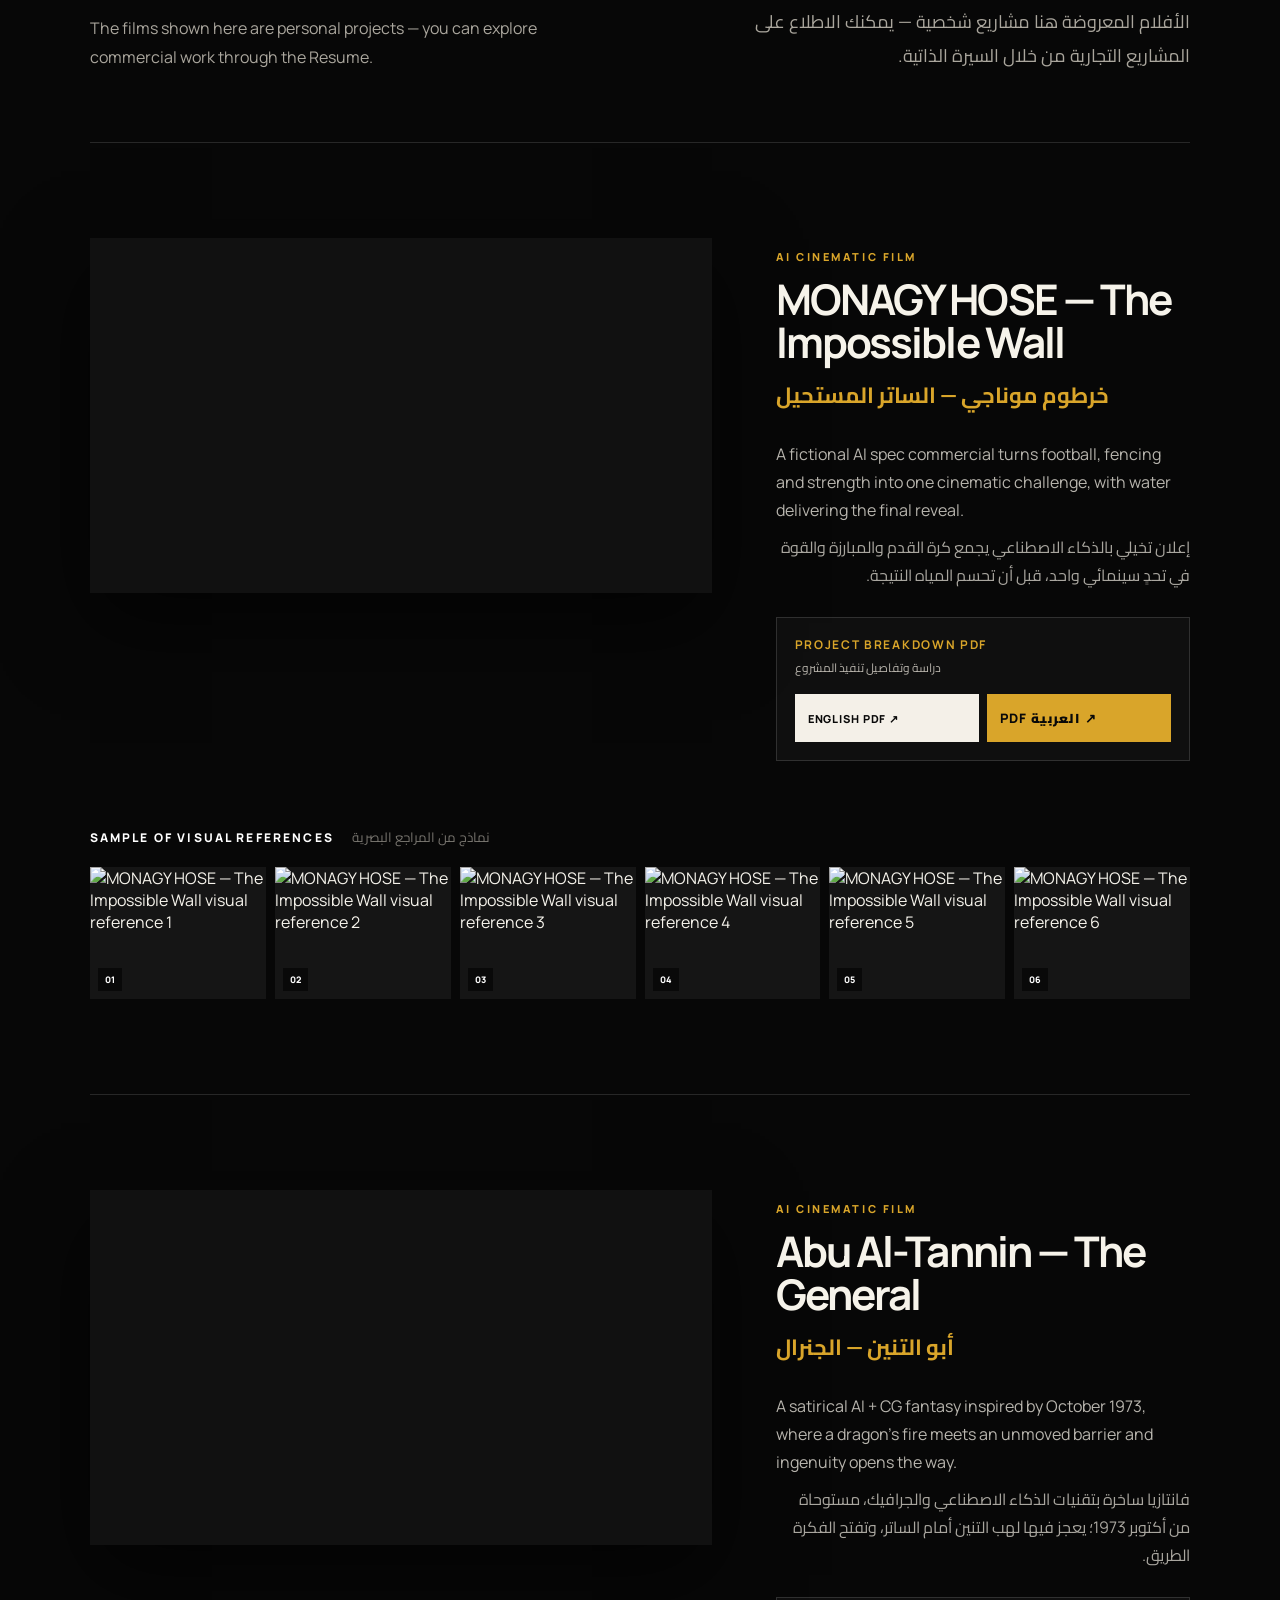
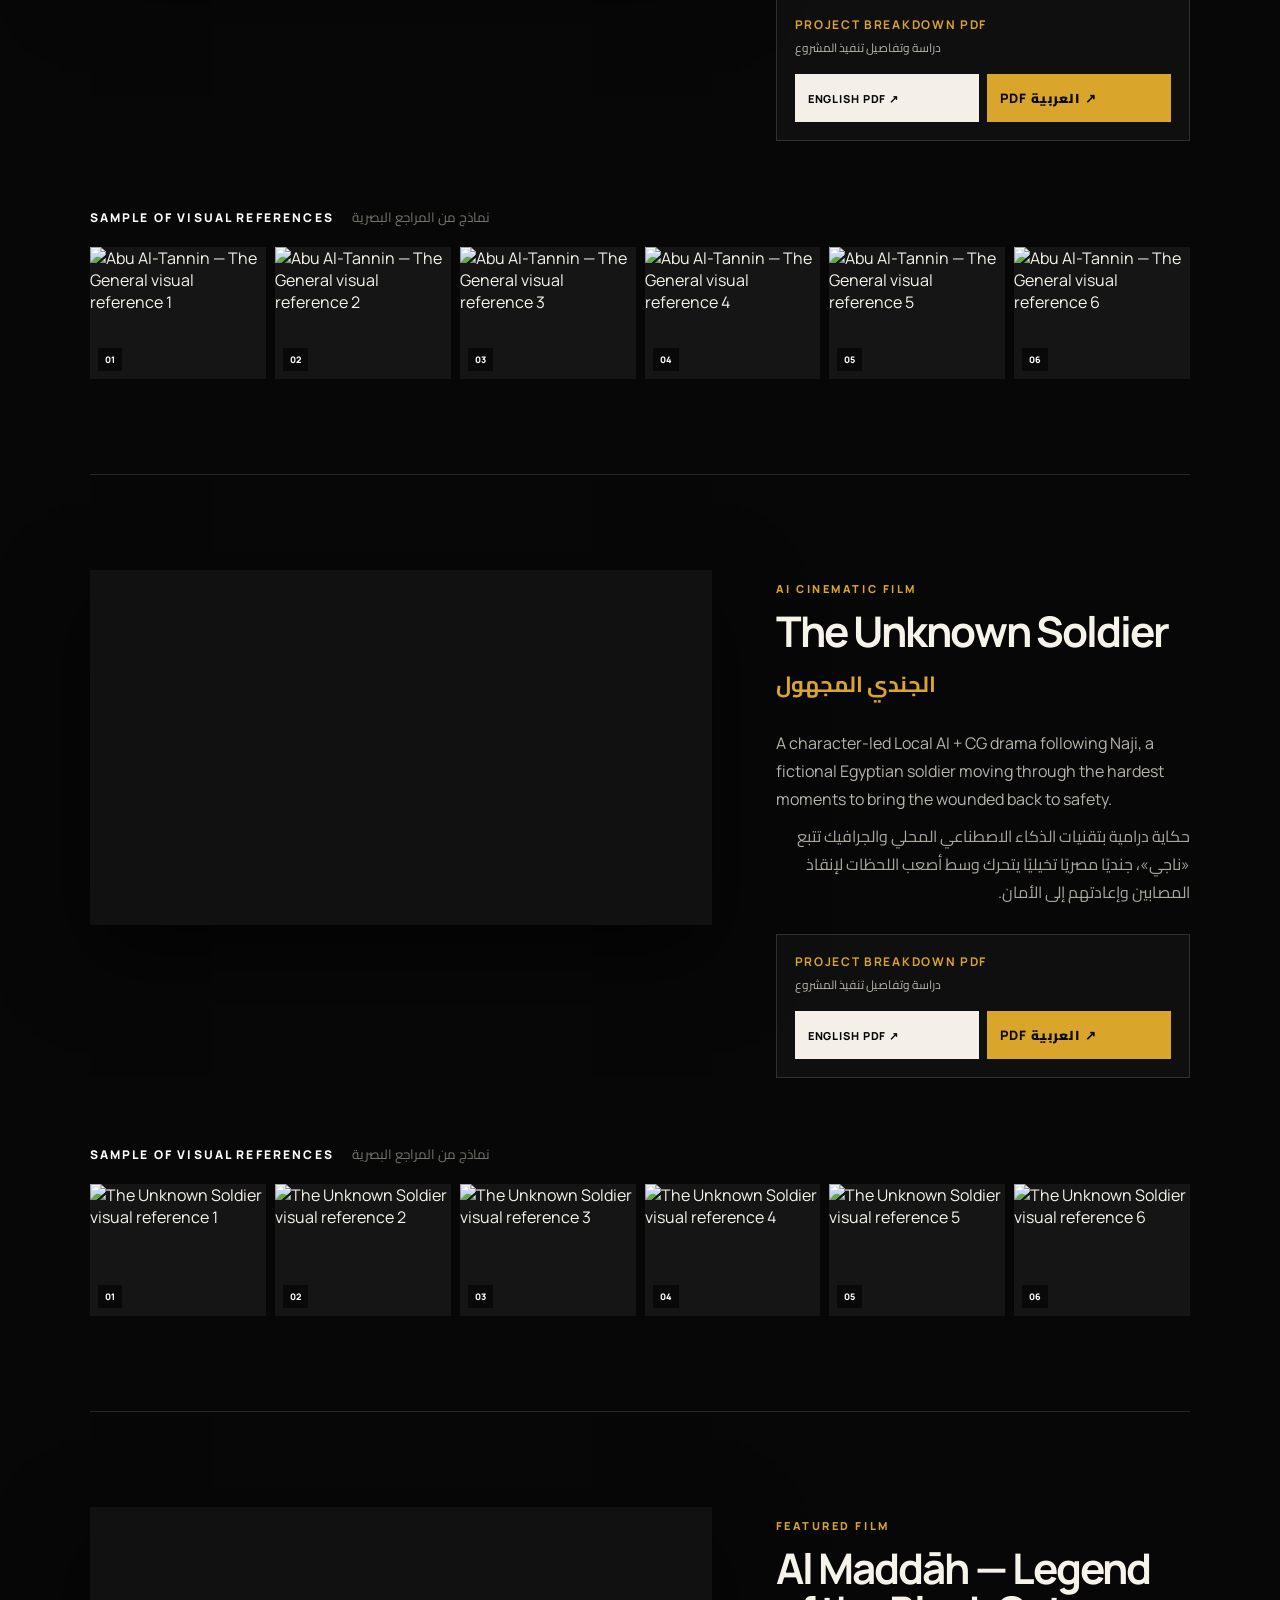
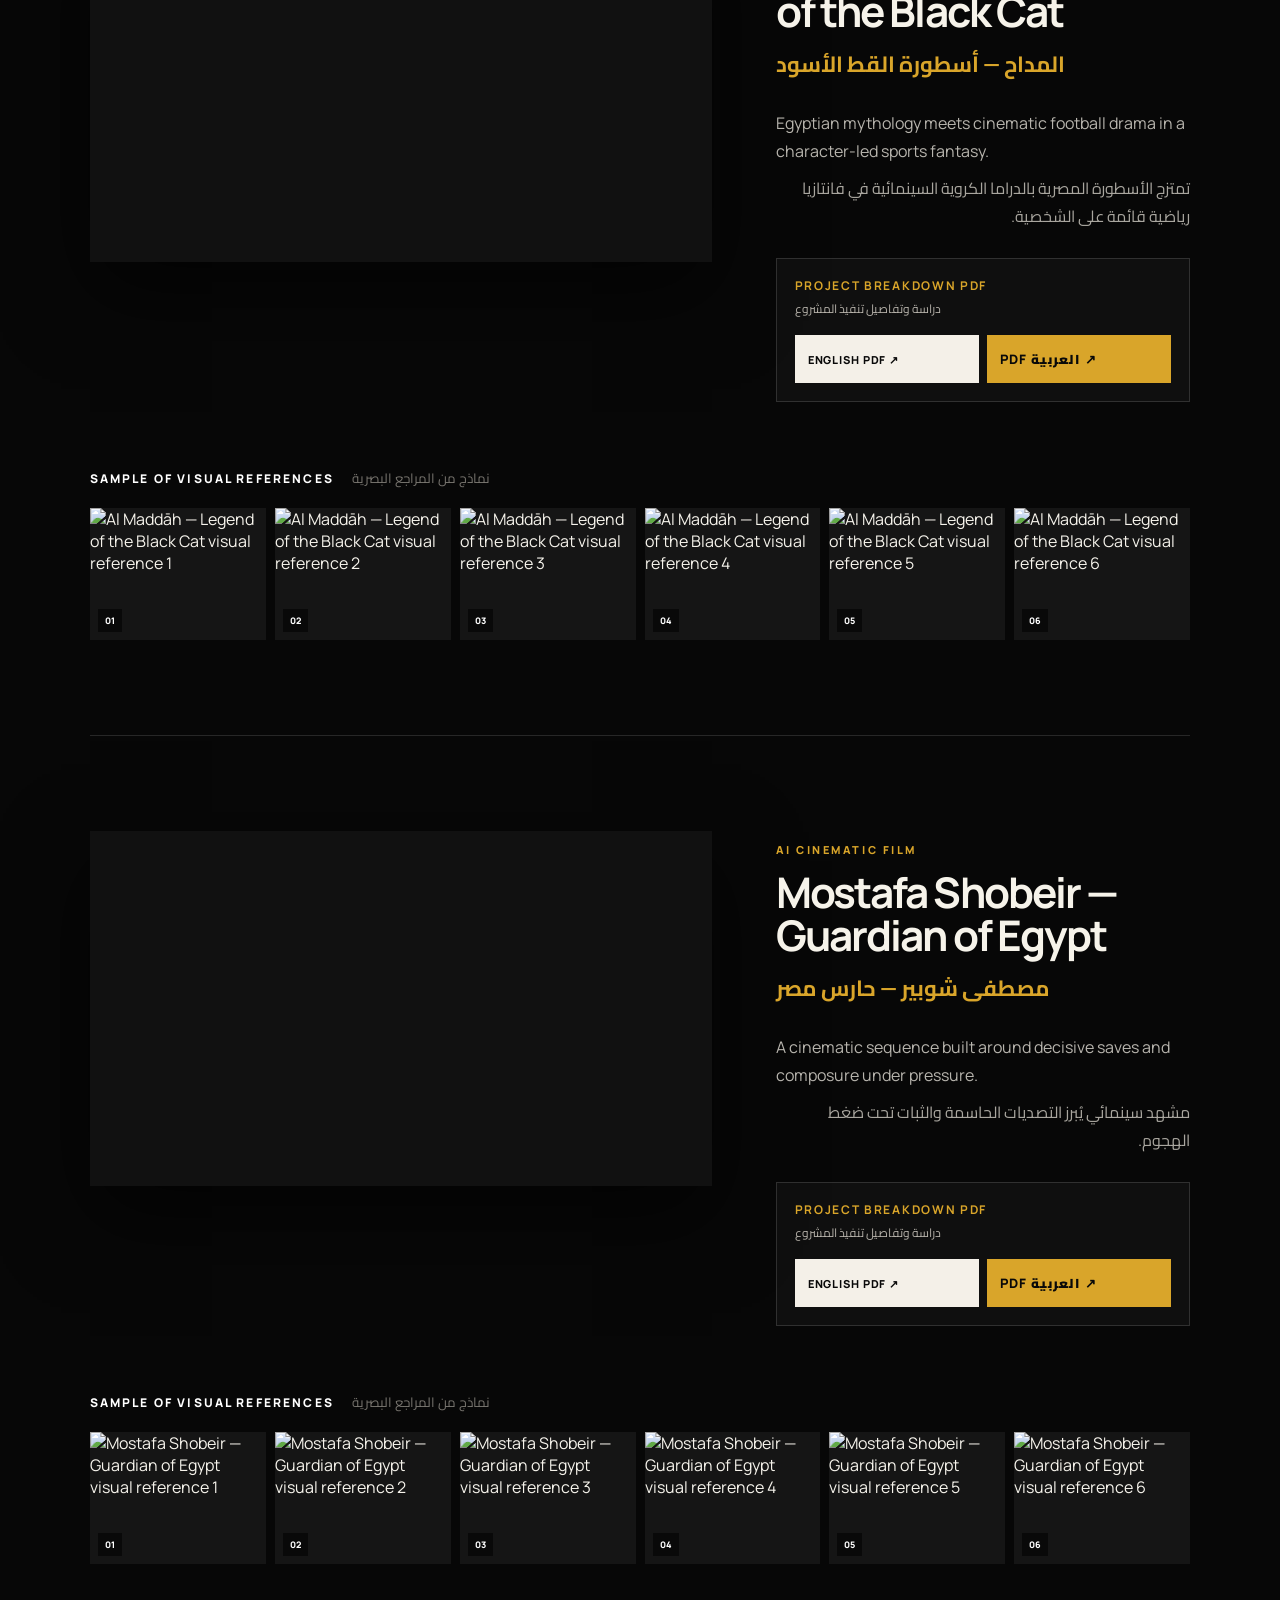
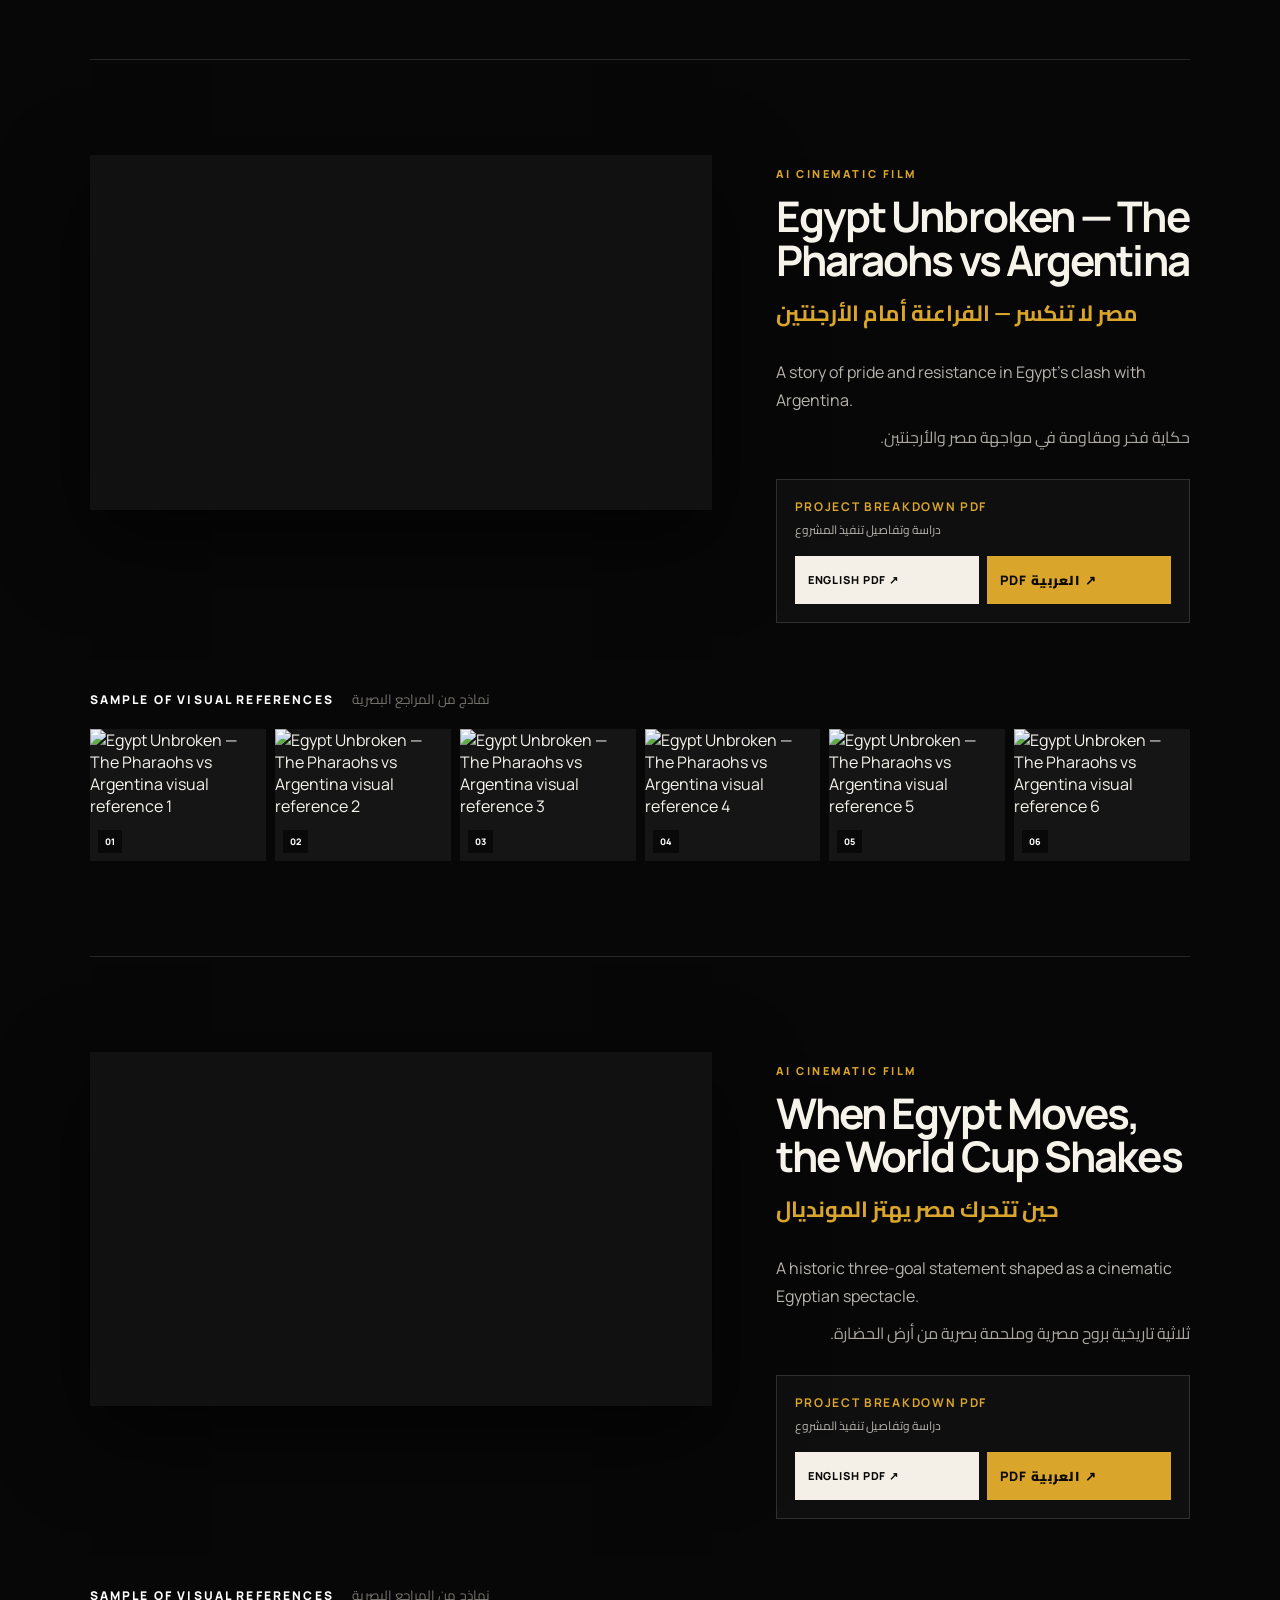
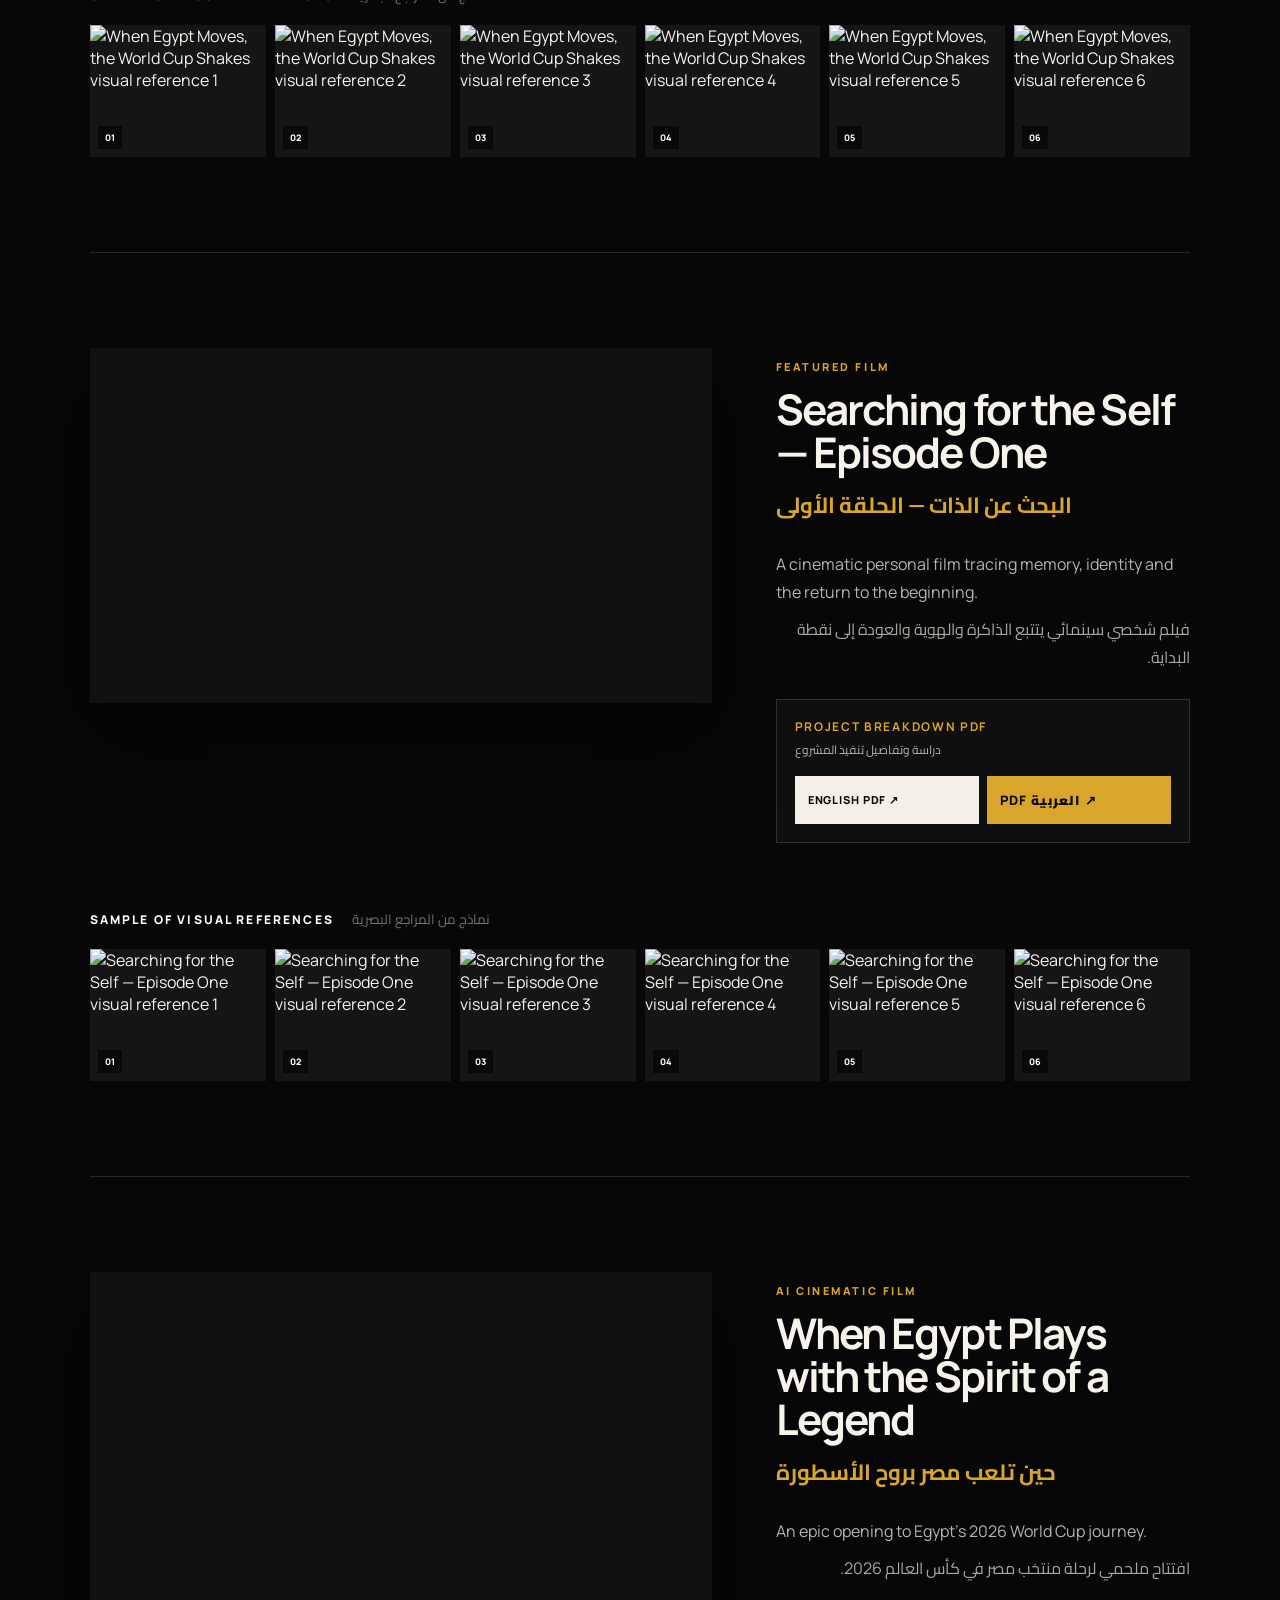
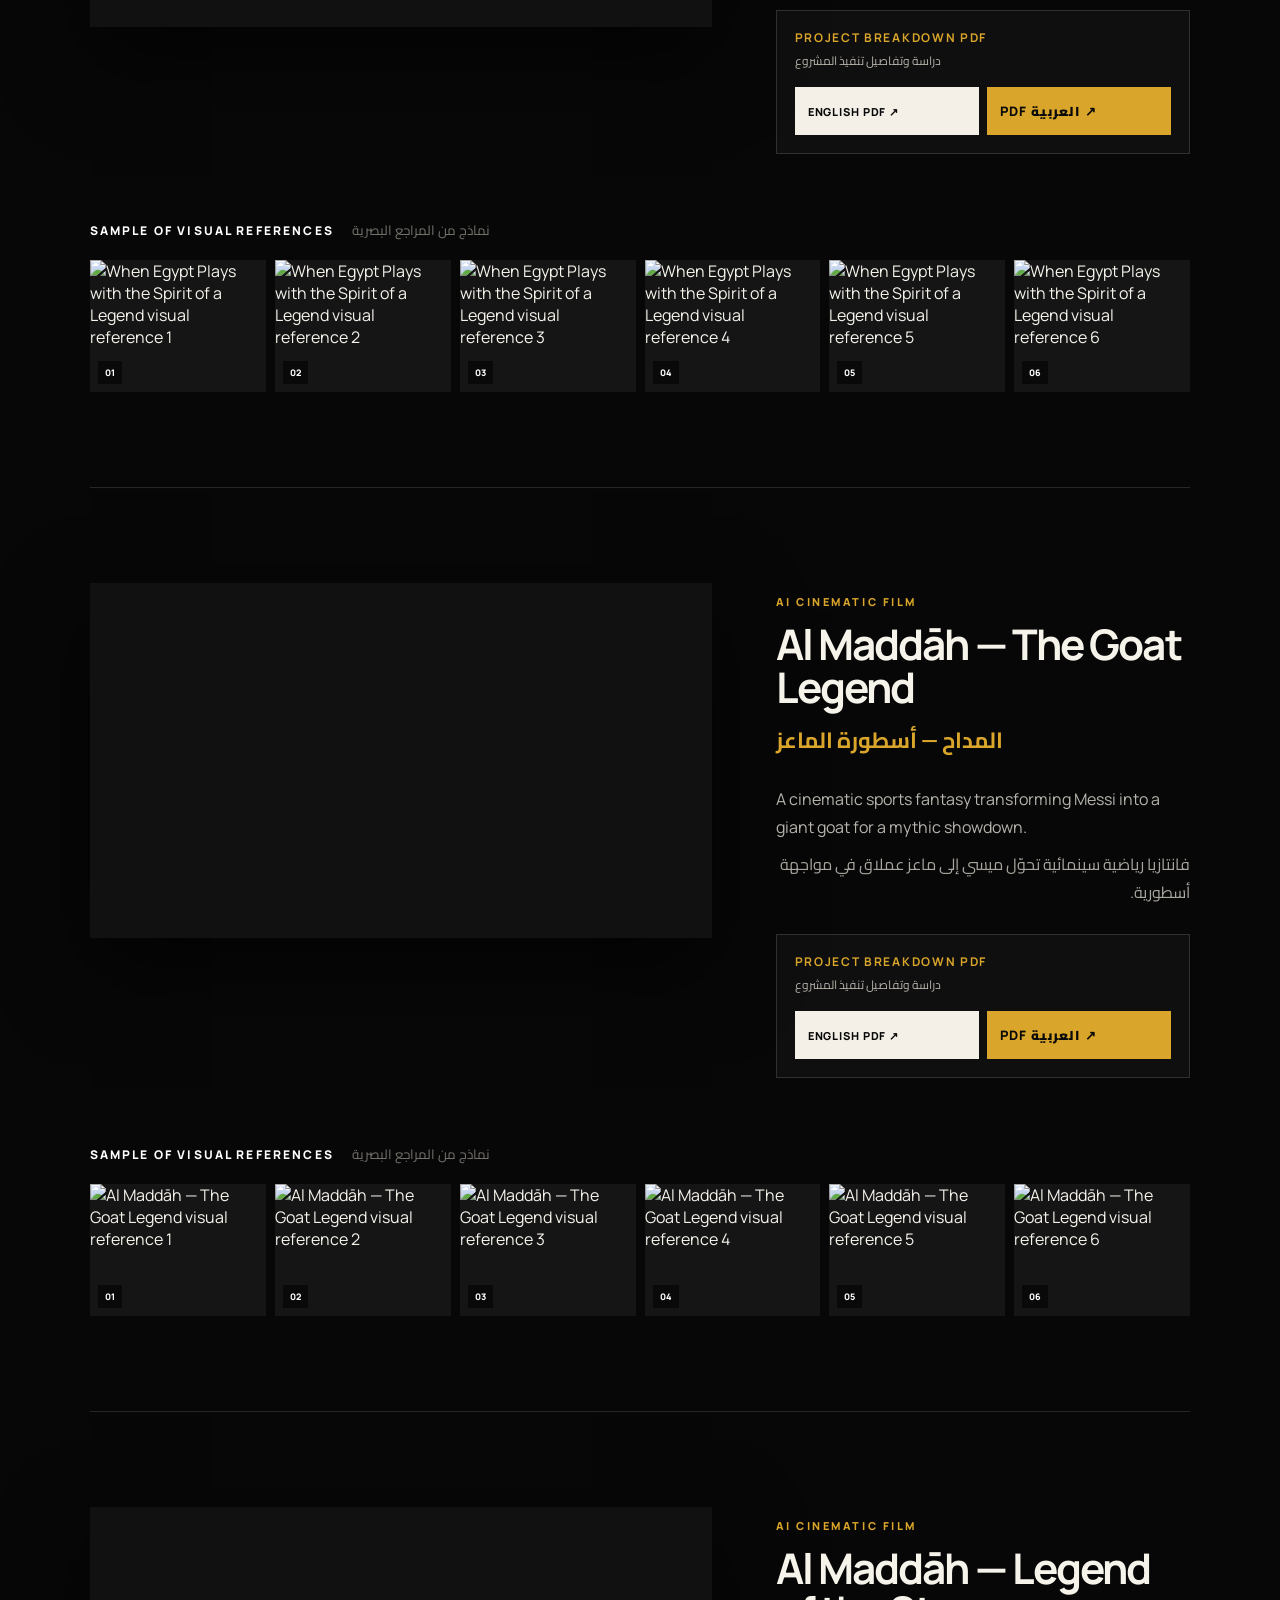
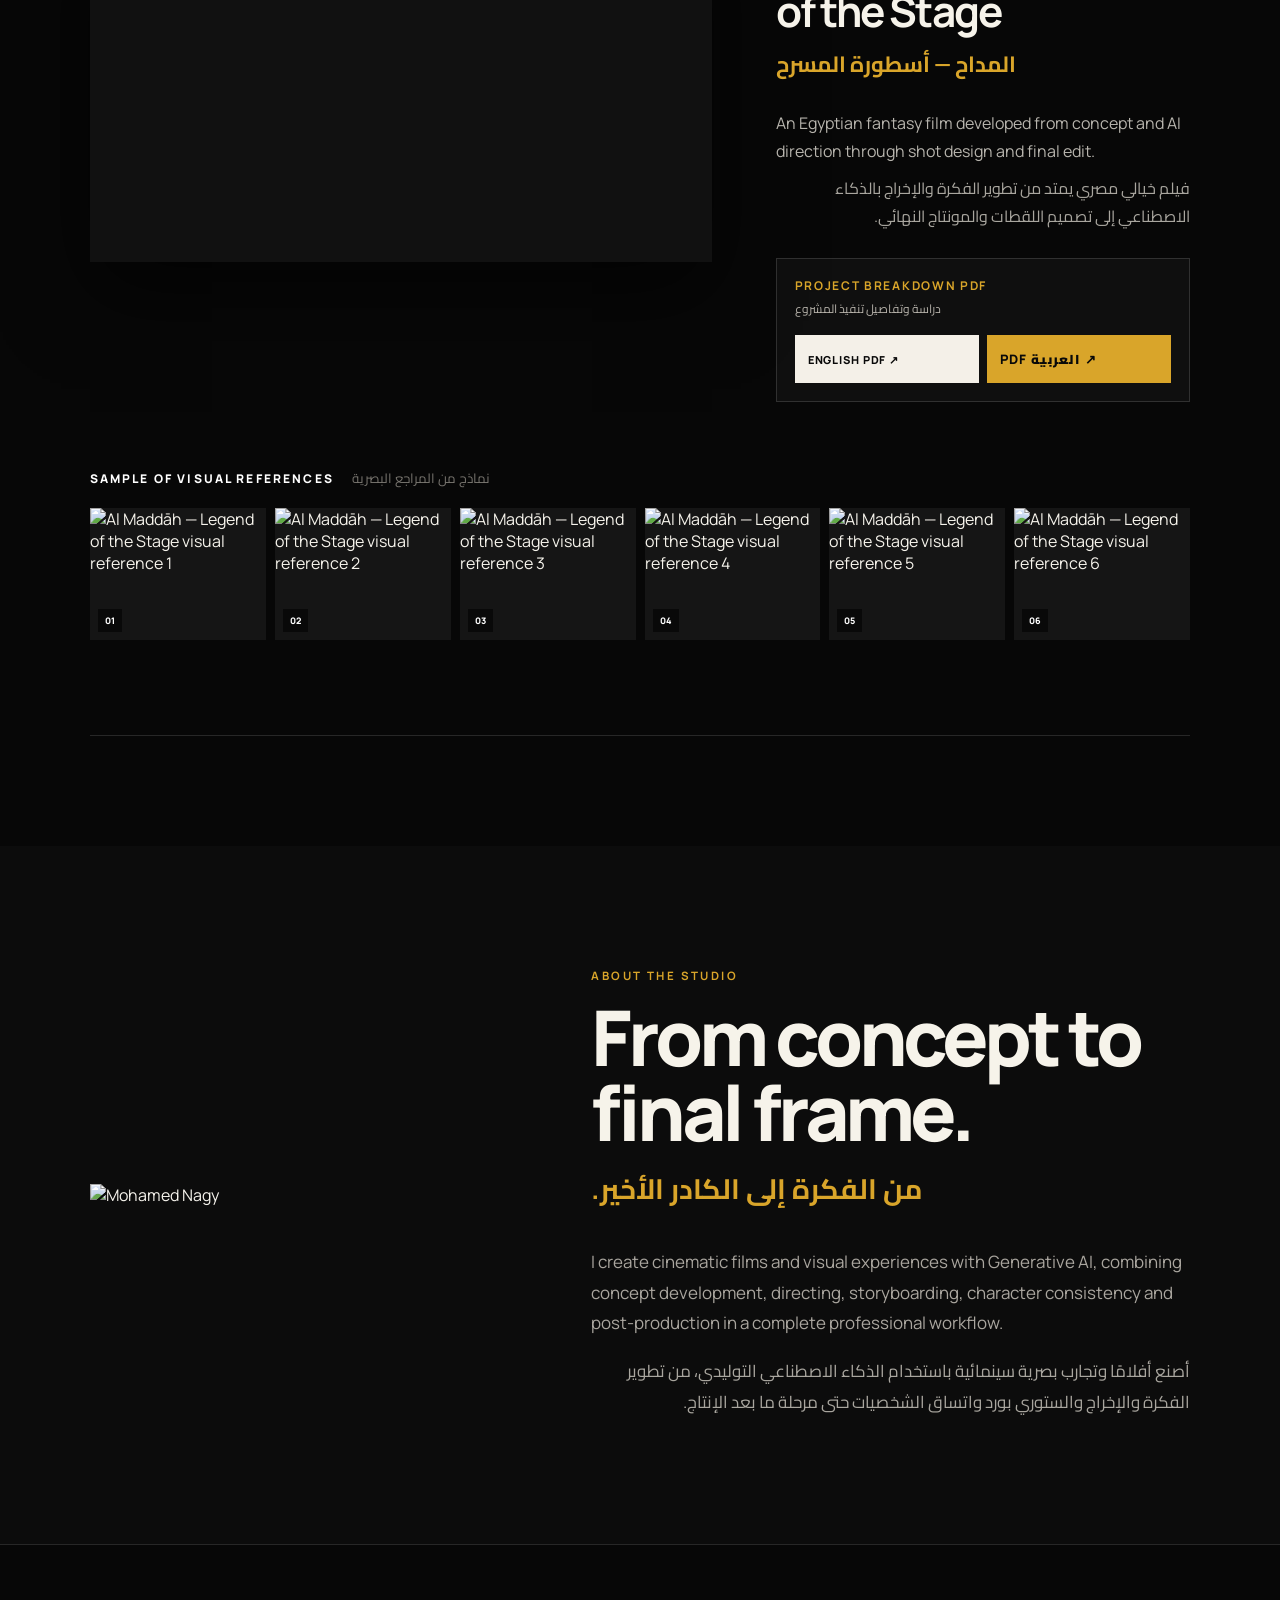
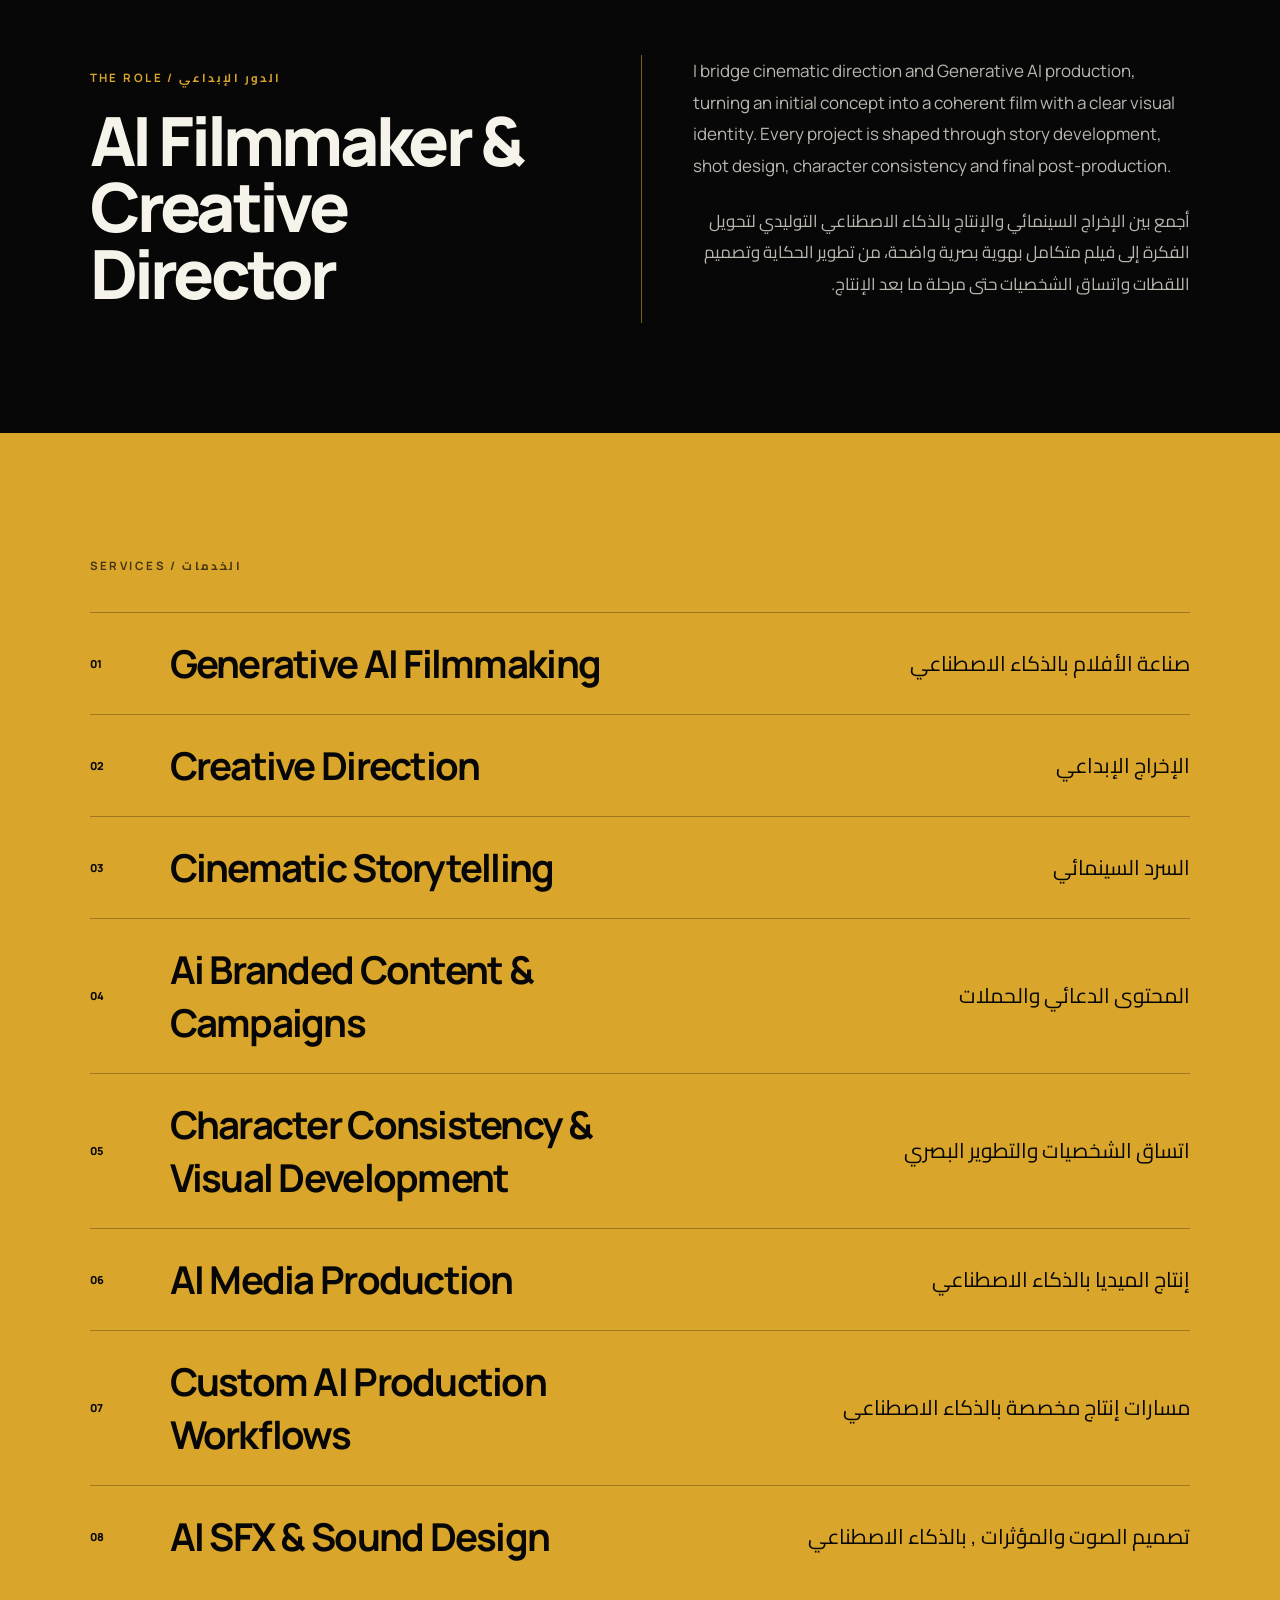
==== commit 944d7e38: "Add search metadata, sitemap and Google site verification" ====
--- a/index.html
+++ b/index.html
@@ -12,8 +12,79 @@
   </script>
 
   <meta name="viewport" content="width=device-width,initial-scale=1">
-  <meta name="description" content="Cinematic Generative AI filmmaking portfolio by Mohamed Nagy.">
-  <title>MoNagy Studio — AI Filmmaker & Creative Director</title>
+  <meta name="description" content="Explore films, animation and branded content by Mohamed Nagy, a Generative AI Filmmaker and AI Media Producer based in Egypt, working with clients worldwide.">
+  <title>MoNagy Studio | Mohamed Nagy — Generative AI Filmmaker</title>
+  <link rel="canonical" href="https://monagyai.github.io/monagy-studio/">
+  <meta name="robots" content="index, follow, max-image-preview:large">
+  <meta name="google-site-verification" content="GgC5EIkWrdH85Bvh9i_MtEUMEjfUUkZHQotehMFGgoY">
+
+  <meta property="og:type" content="website">
+  <meta property="og:url" content="https://monagyai.github.io/monagy-studio/">
+  <meta property="og:site_name" content="MoNagy Studio">
+  <meta property="og:title" content="MoNagy Studio | Mohamed Nagy — Generative AI Filmmaker">
+  <meta property="og:description" content="Explore films, animation and branded content by Mohamed Nagy, a Generative AI Filmmaker and AI Media Producer based in Egypt, working with clients worldwide.">
+  <meta property="og:image" content="https://monagyai.github.io/monagy-studio/assets/Screenshot%202026-09-07%20213117.png">
+  <meta property="og:image:alt" content="MoNagy Studio cinematic portfolio">
+  <meta name="twitter:card" content="summary_large_image">
+  <meta name="twitter:title" content="MoNagy Studio | Mohamed Nagy — Generative AI Filmmaker">
+  <meta name="twitter:description" content="Explore films, animation and branded content by Mohamed Nagy, a Generative AI Filmmaker and AI Media Producer based in Egypt, working with clients worldwide.">
+  <meta name="twitter:image" content="https://monagyai.github.io/monagy-studio/assets/Screenshot%202026-09-07%20213117.png">
+
+  <script type="application/ld+json">
+  {
+    "@context": "https://schema.org",
+    "@graph": [
+      {
+        "@type": "WebSite",
+        "@id": "https://monagyai.github.io/monagy-studio/#website",
+        "url": "https://monagyai.github.io/monagy-studio/",
+        "name": "MoNagy Studio",
+        "inLanguage": [
+          "en",
+          "ar"
+        ],
+        "publisher": {
+          "@id": "https://monagyai.github.io/monagy-studio/#person"
+        }
+      },
+      {
+        "@type": "Person",
+        "@id": "https://monagyai.github.io/monagy-studio/#person",
+        "name": "Mohamed Fathi Nagy",
+        "alternateName": [
+          "Mohamed Nagy",
+          "محمد فتحي ناجي"
+        ],
+        "url": "https://monagyai.github.io/monagy-studio/",
+        "image": "https://monagyai.github.io/monagy-studio/assets/profile-1.jpg",
+        "jobTitle": "Generative AI Filmmaker & AI Media Producer",
+        "sameAs": [
+          "https://www.youtube.com/@MoNagyAi",
+          "https://www.linkedin.com/in/mo-nagy-ai/",
+          "https://www.instagram.com/mo.nagy.ai",
+          "https://www.facebook.com/mo.nagyai"
+        ]
+      },
+      {
+        "@type": "WebPage",
+        "@id": "https://monagyai.github.io/monagy-studio/#webpage",
+        "url": "https://monagyai.github.io/monagy-studio/",
+        "name": "MoNagy Studio | Mohamed Nagy — Generative AI Filmmaker",
+        "description": "Explore films, animation and branded content by Mohamed Nagy, a Generative AI Filmmaker and AI Media Producer based in Egypt, working with clients worldwide.",
+        "isPartOf": {
+          "@id": "https://monagyai.github.io/monagy-studio/#website"
+        },
+        "about": {
+          "@id": "https://monagyai.github.io/monagy-studio/#person"
+        },
+        "inLanguage": [
+          "en",
+          "ar"
+        ]
+      }
+    ]
+  }
+  </script>
   <link rel="icon" type="image/png" href="assets/logo-mark.png">
   <link rel="apple-touch-icon" href="assets/logo-mark.png">
   <link rel="stylesheet" href="styles.css">
